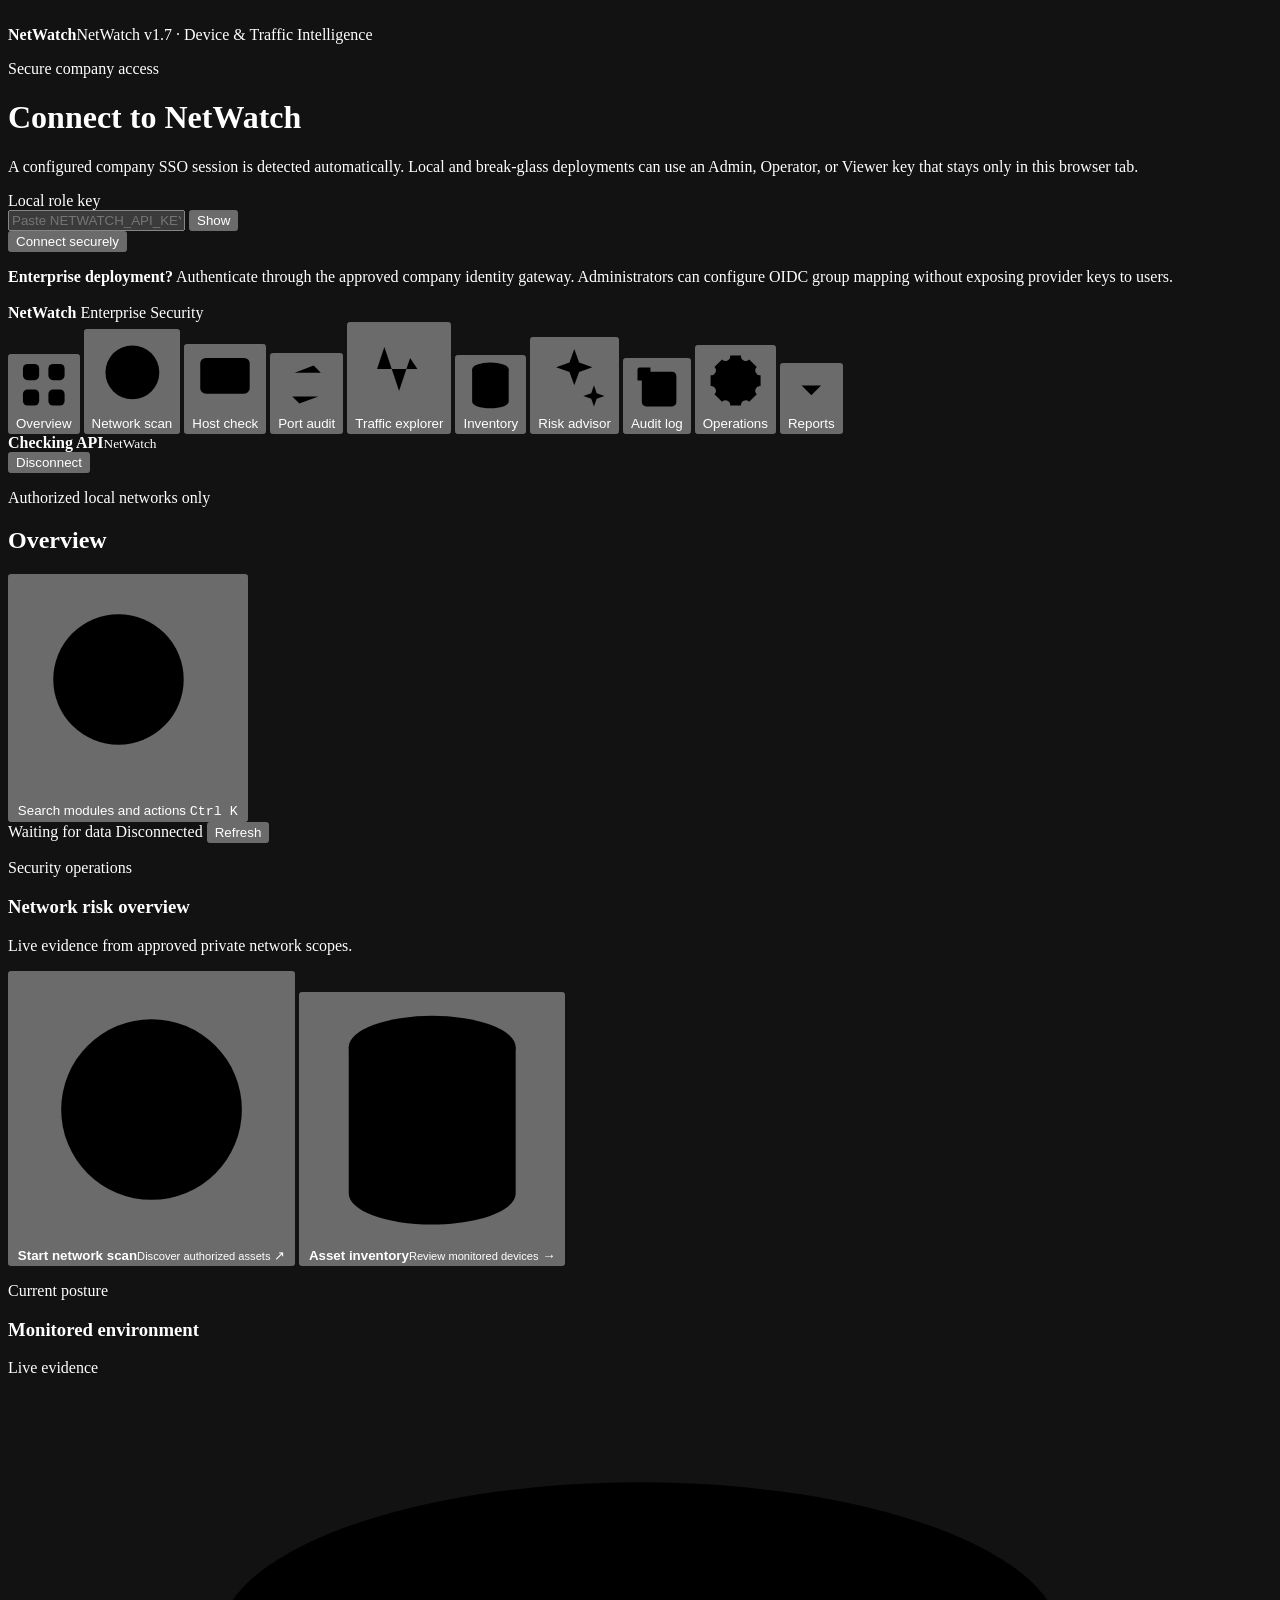
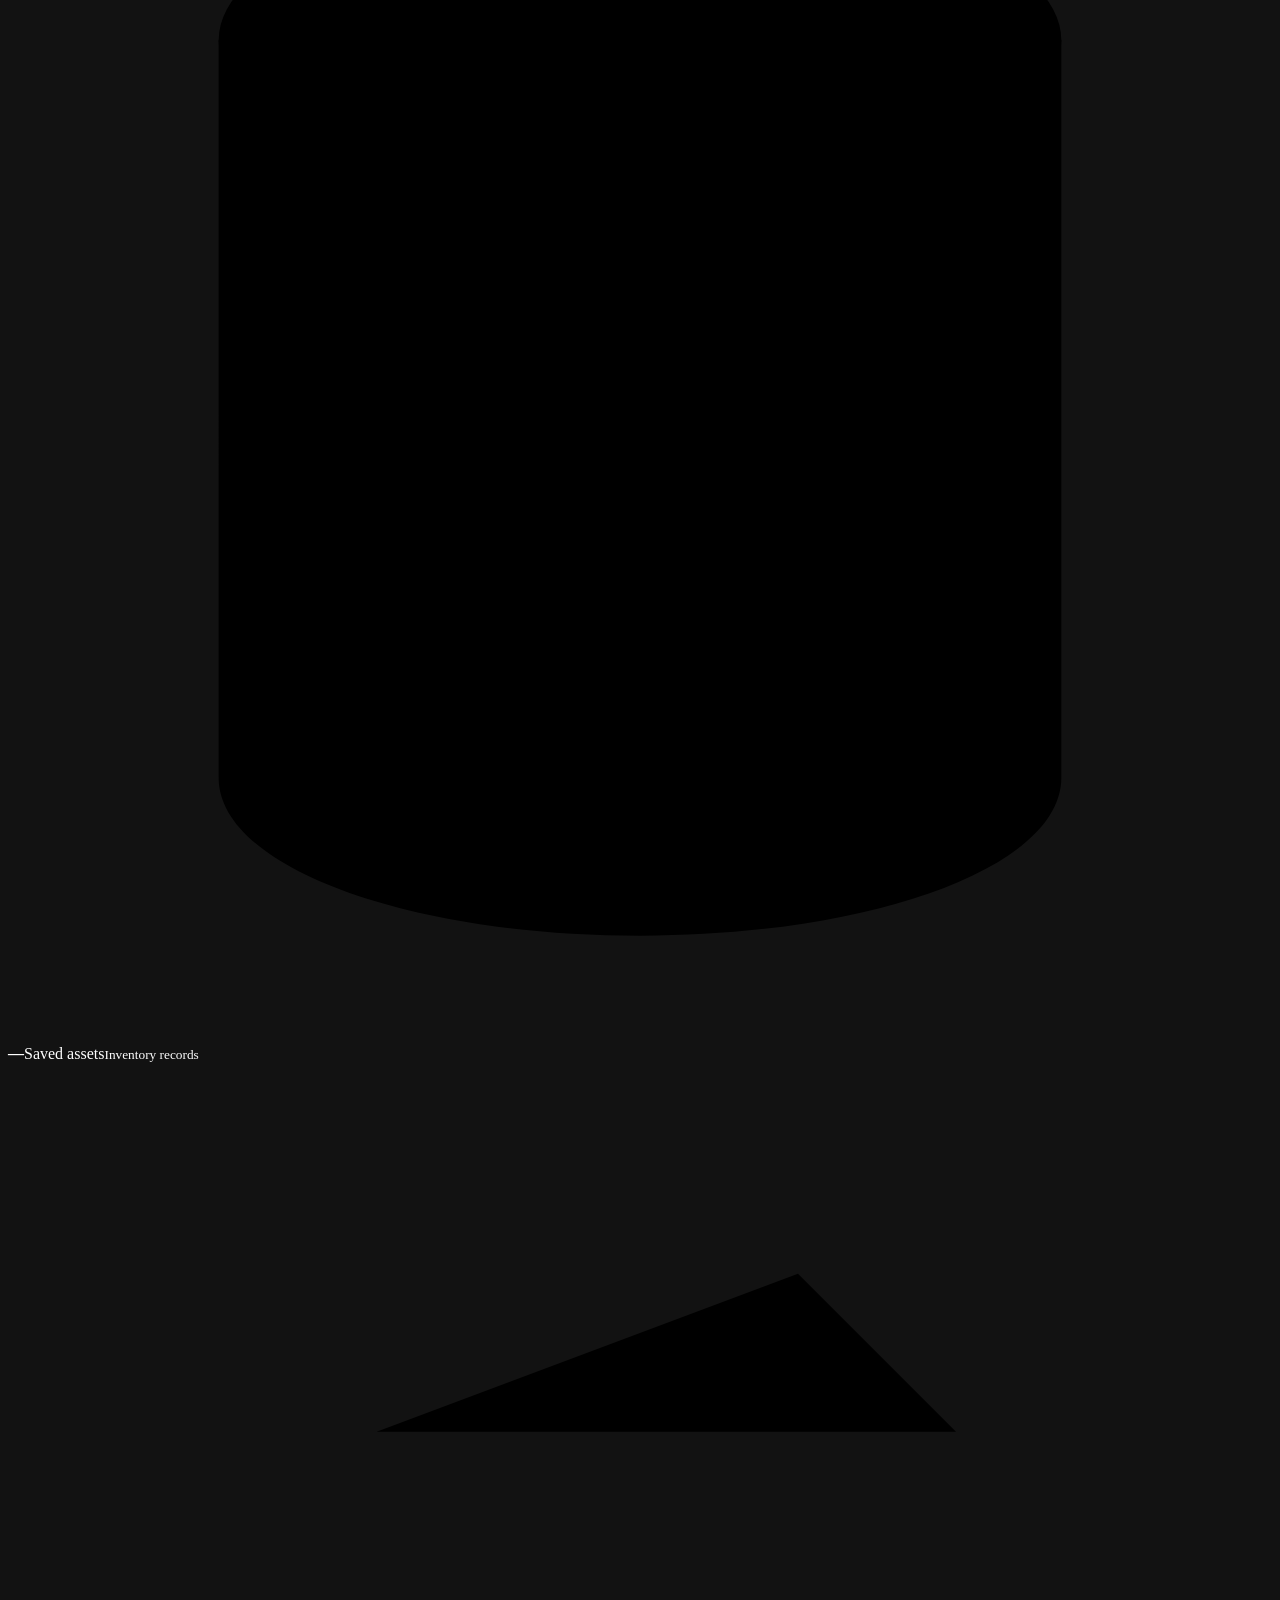
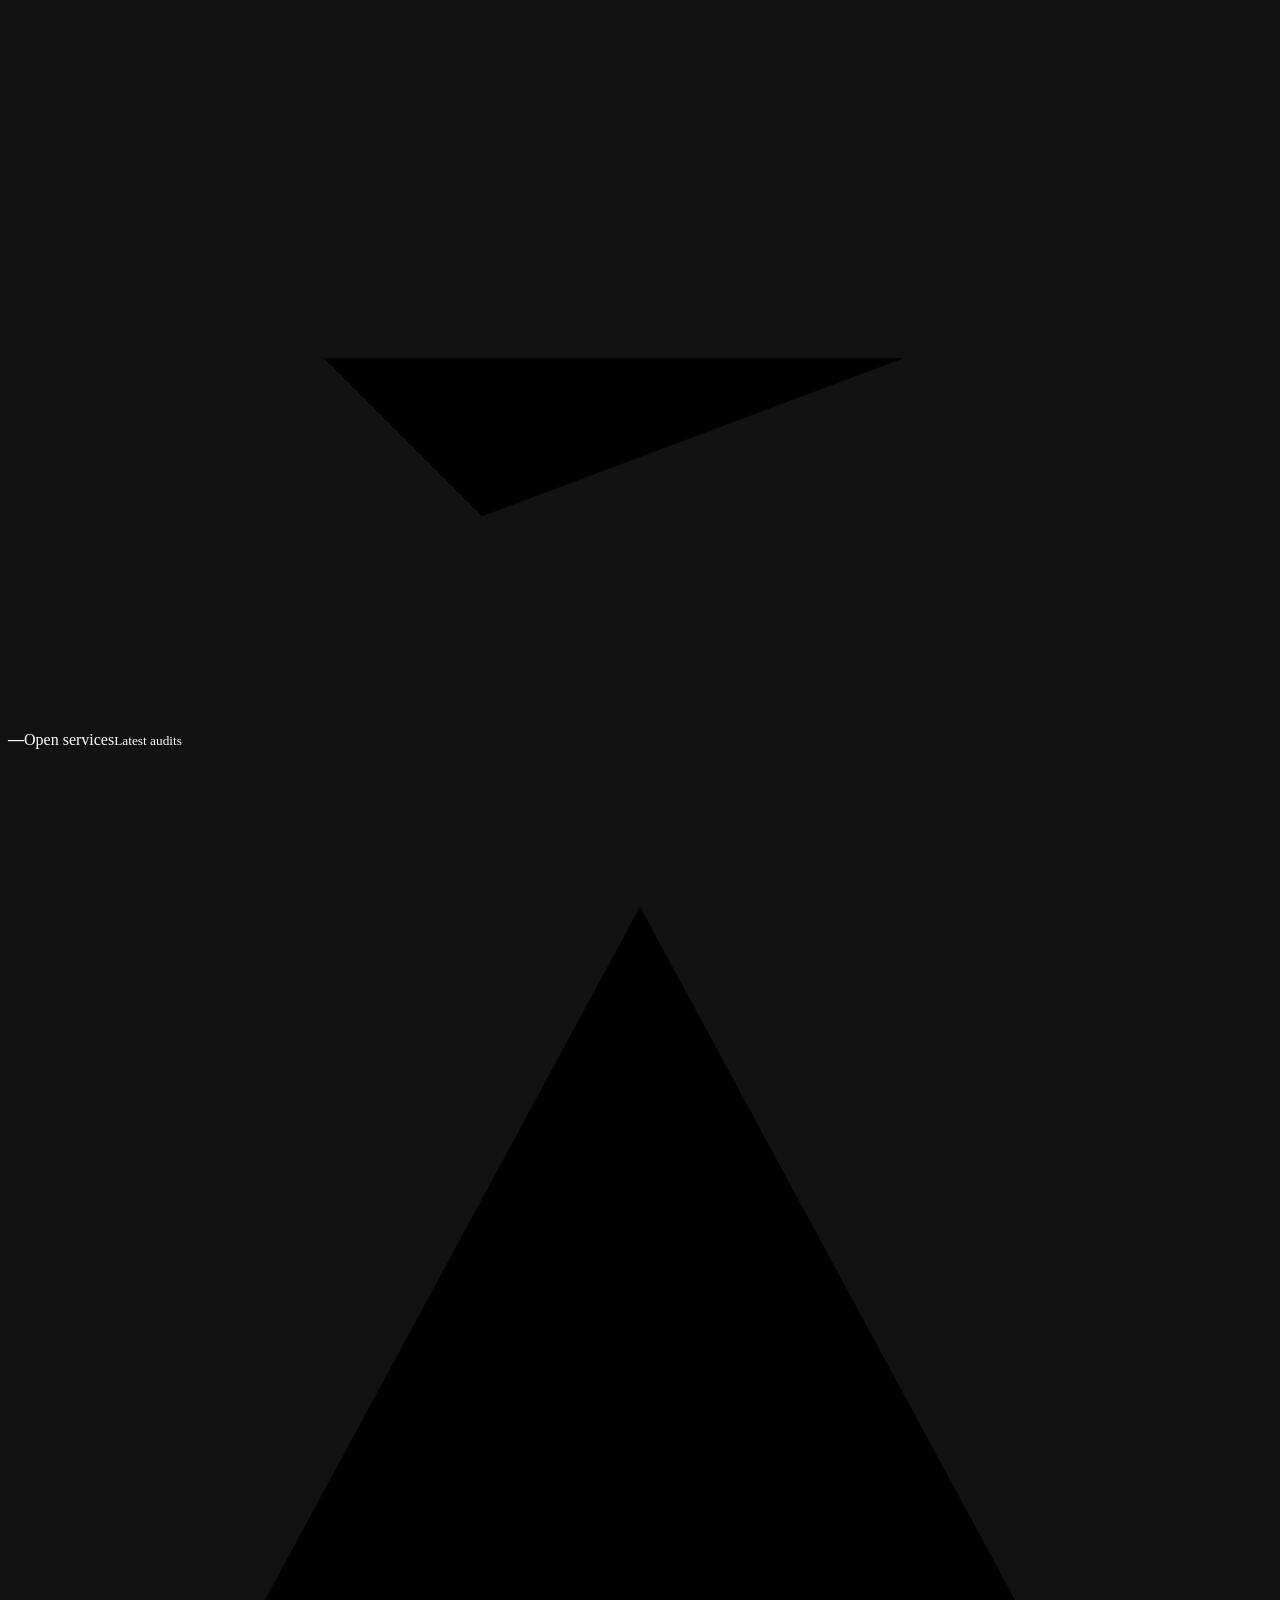
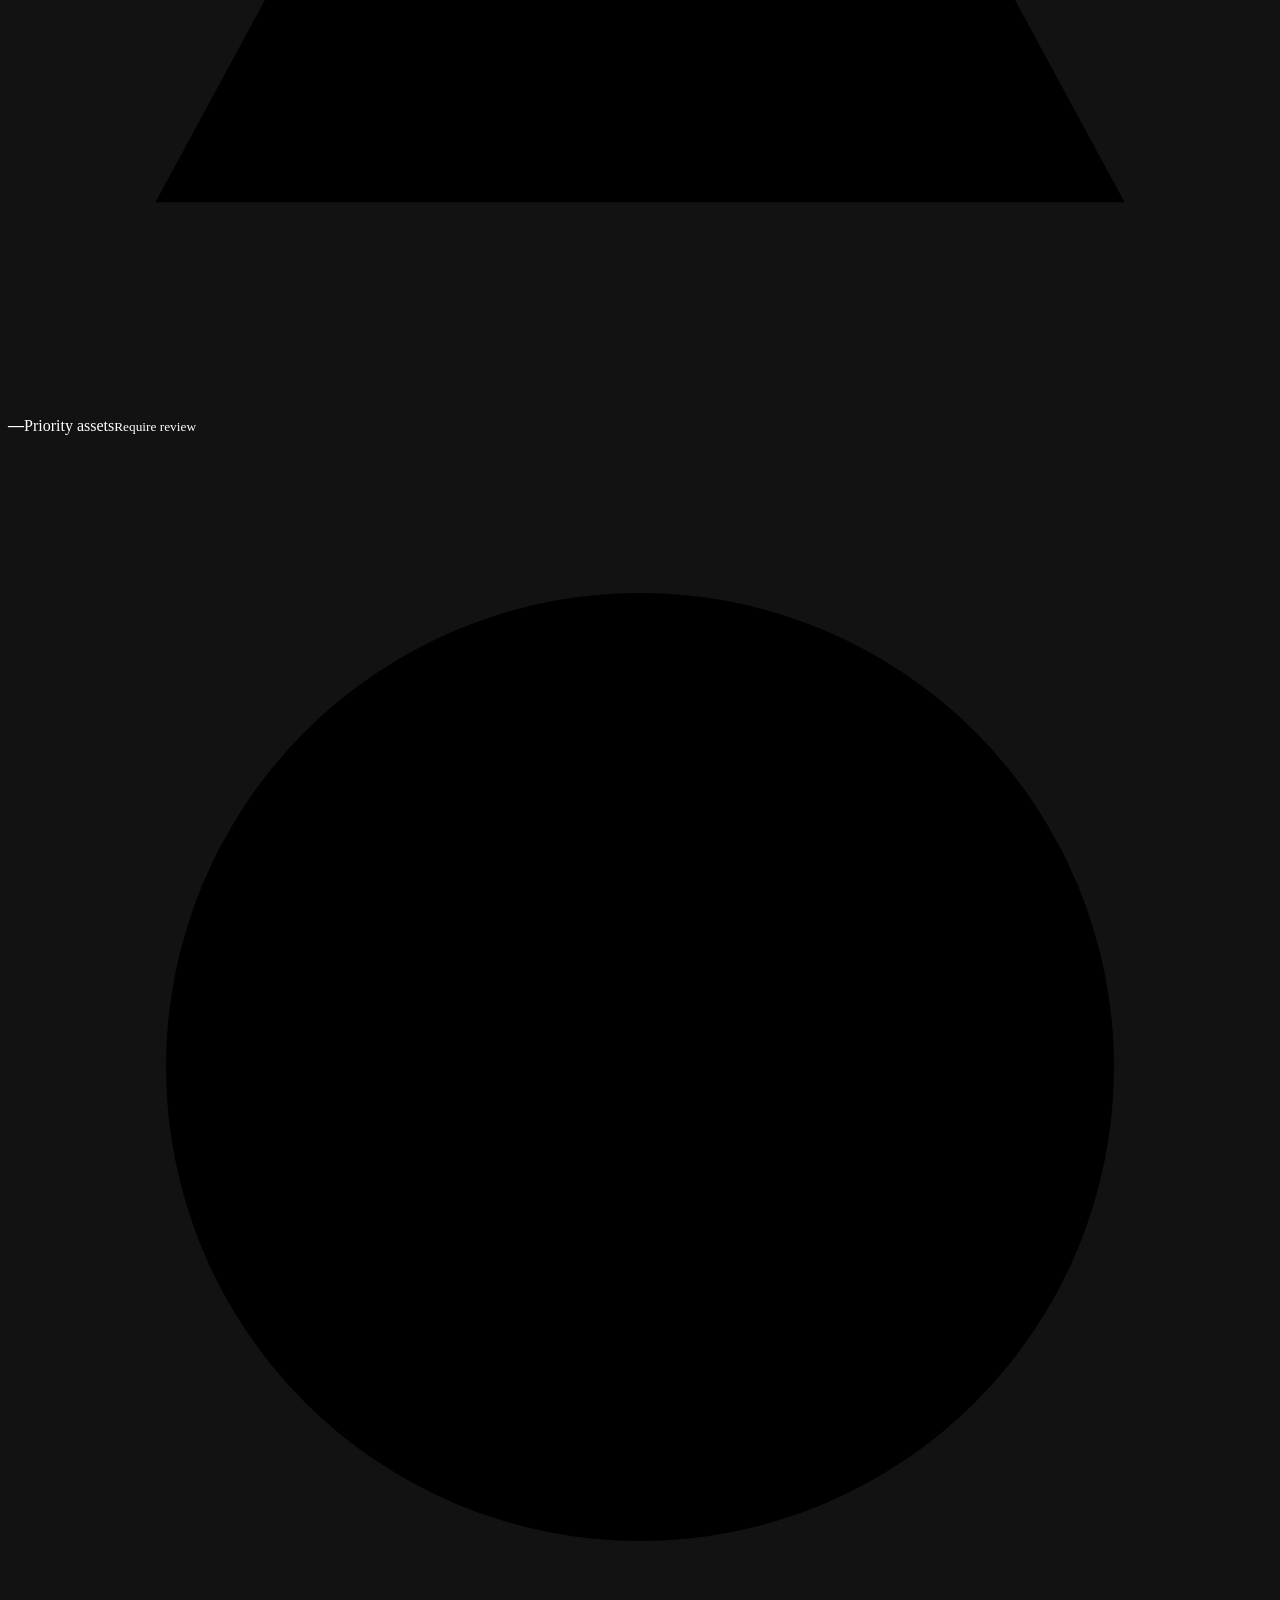
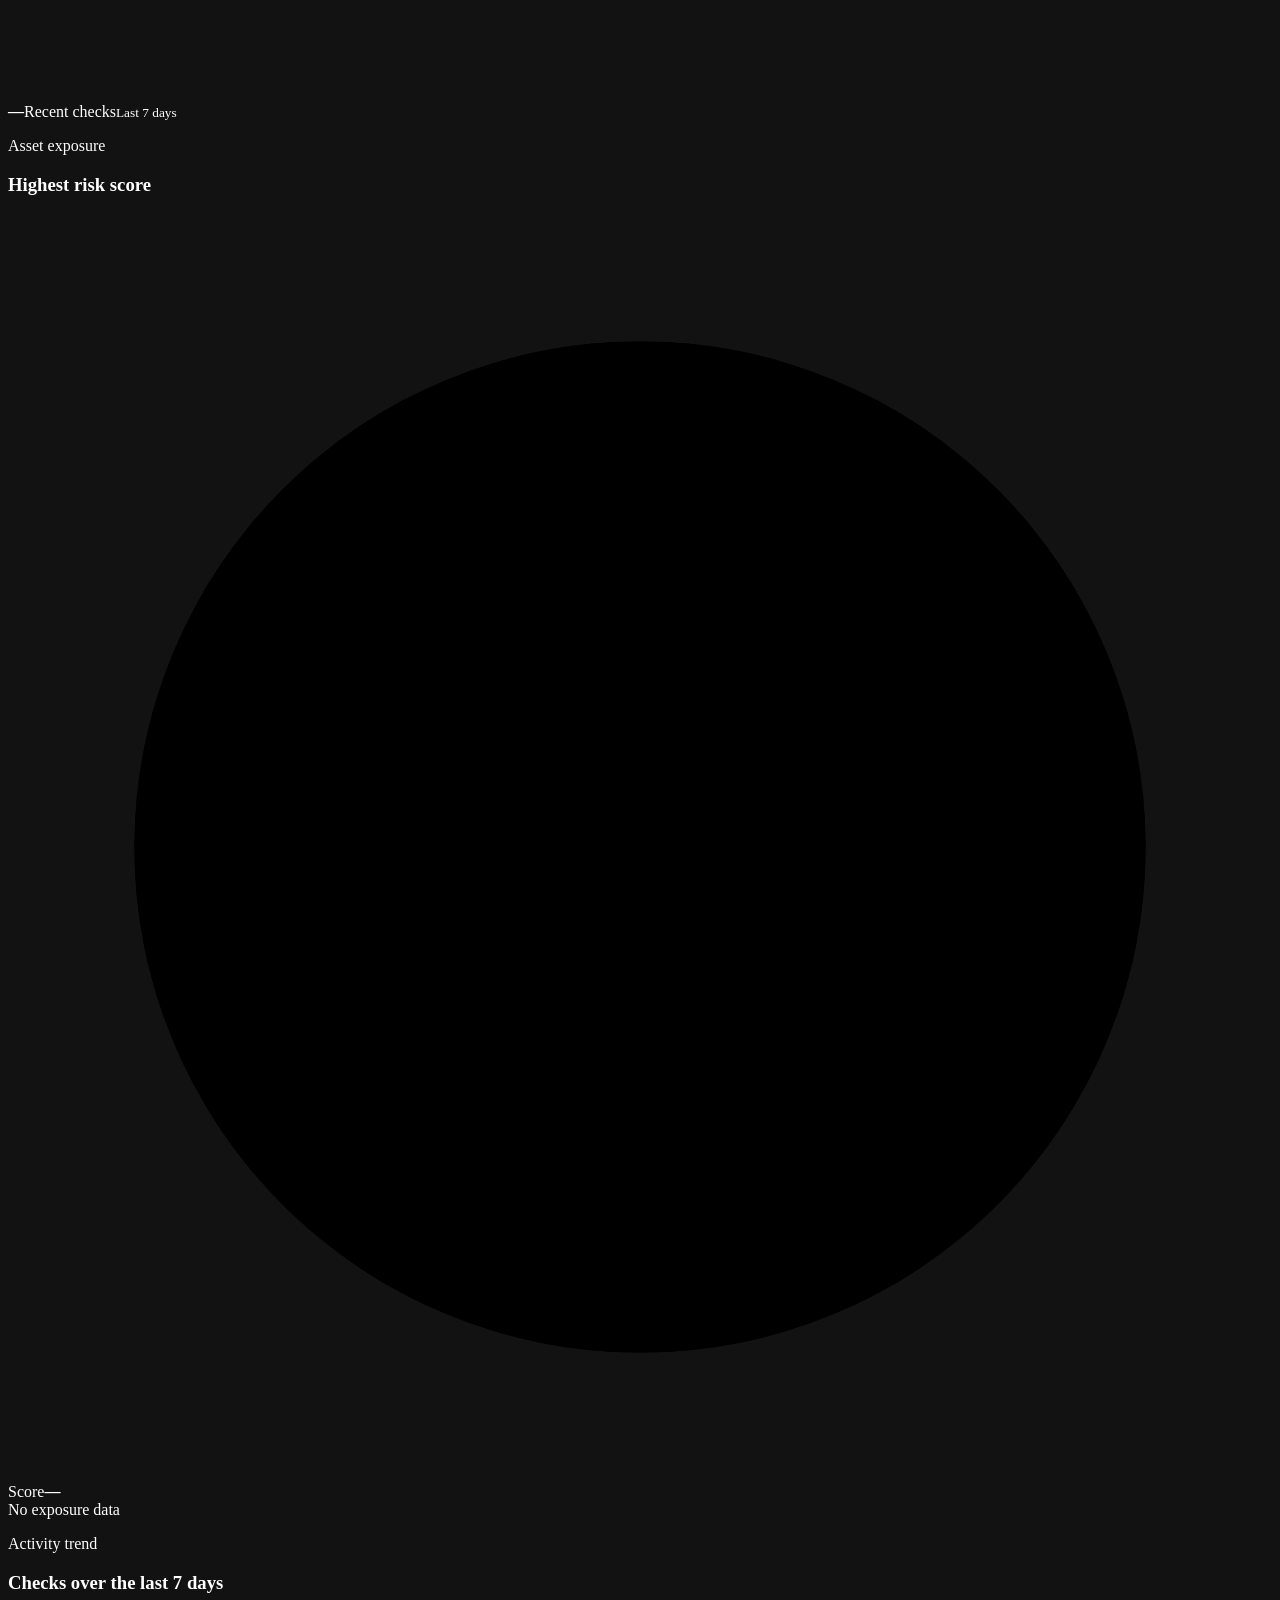
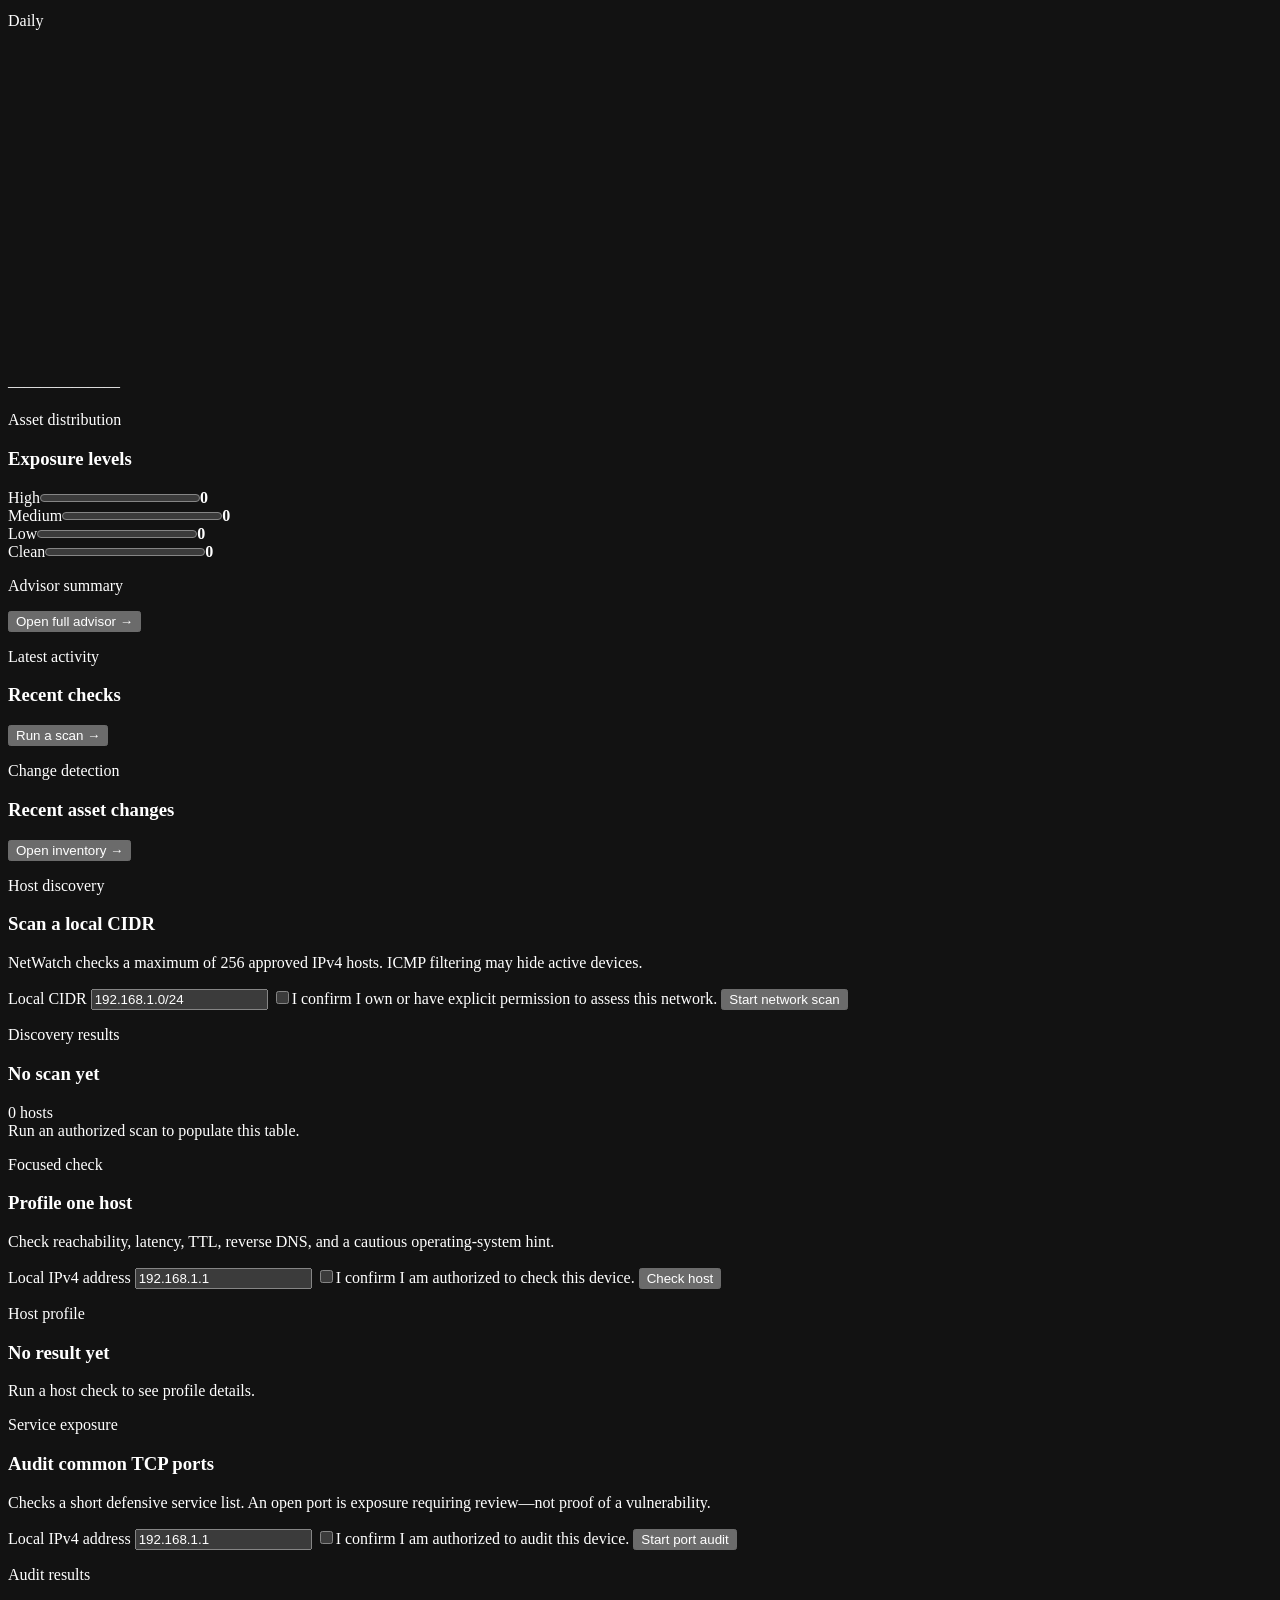
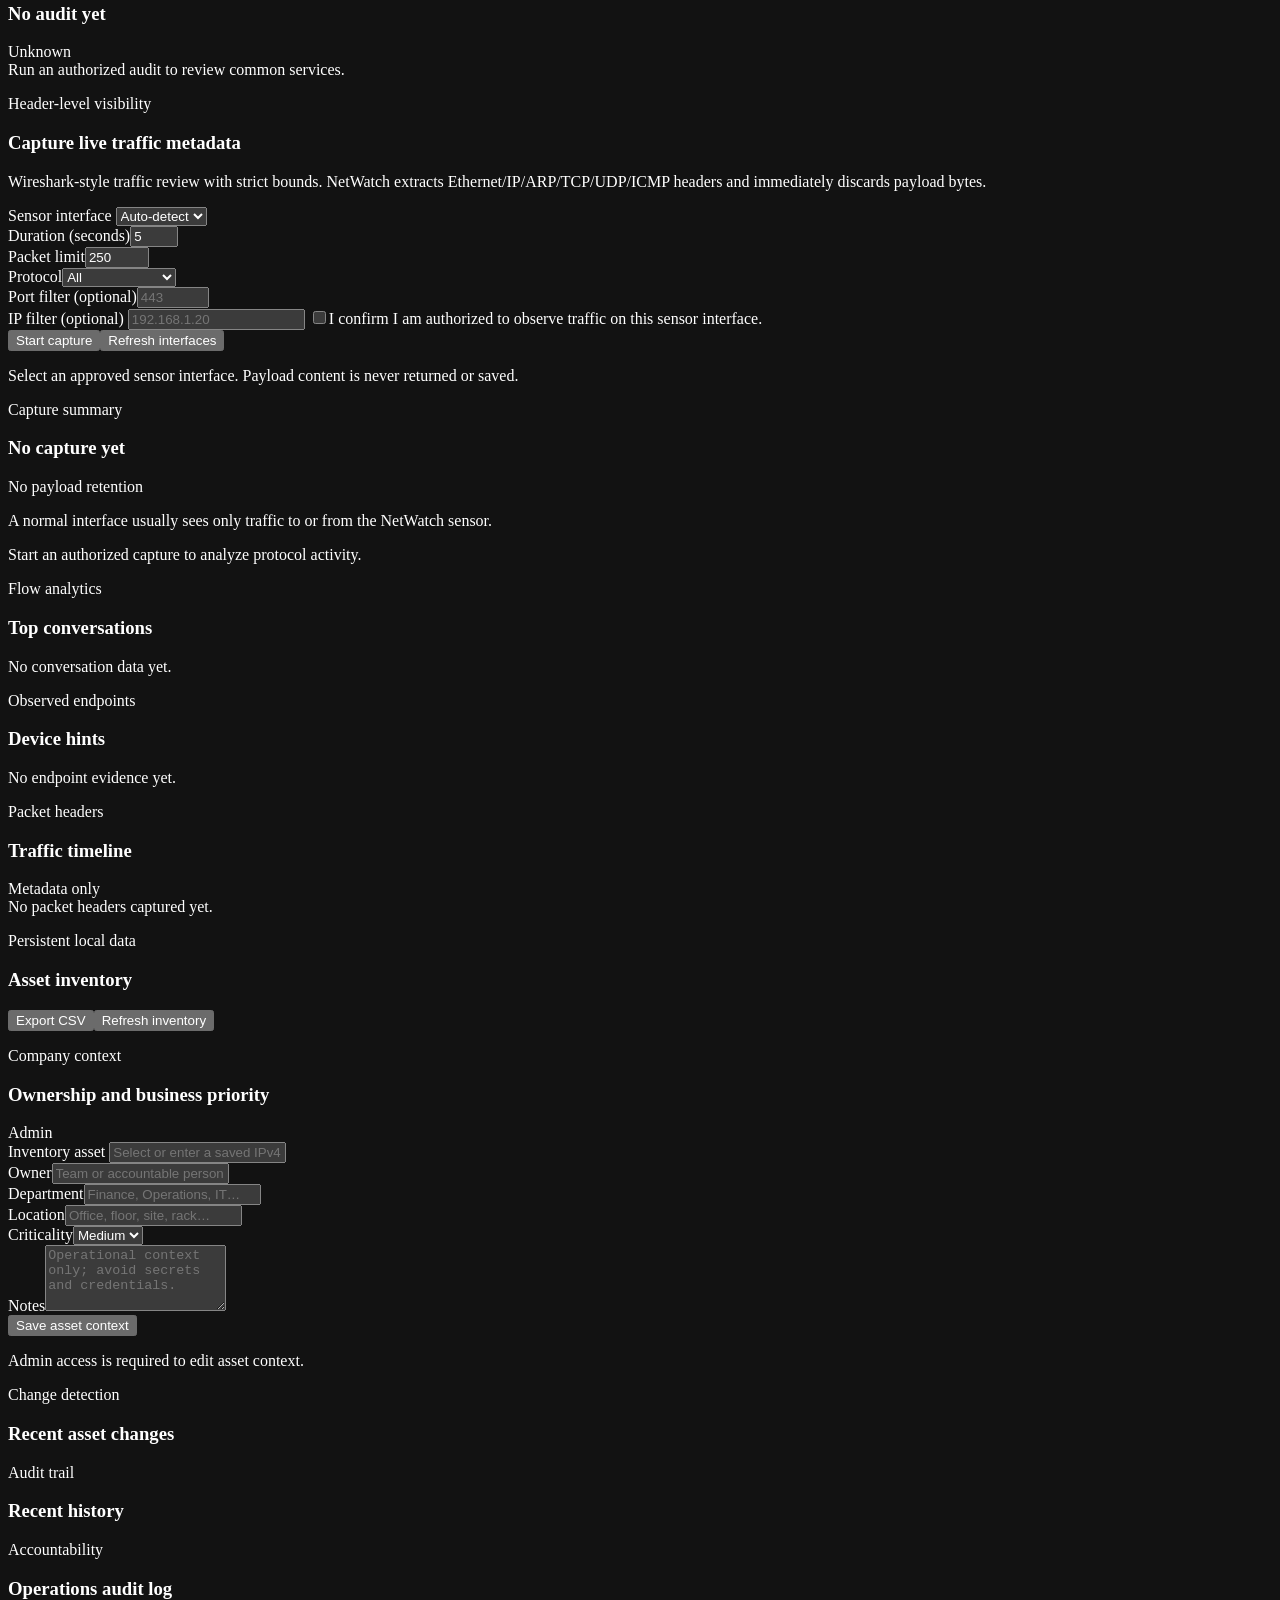
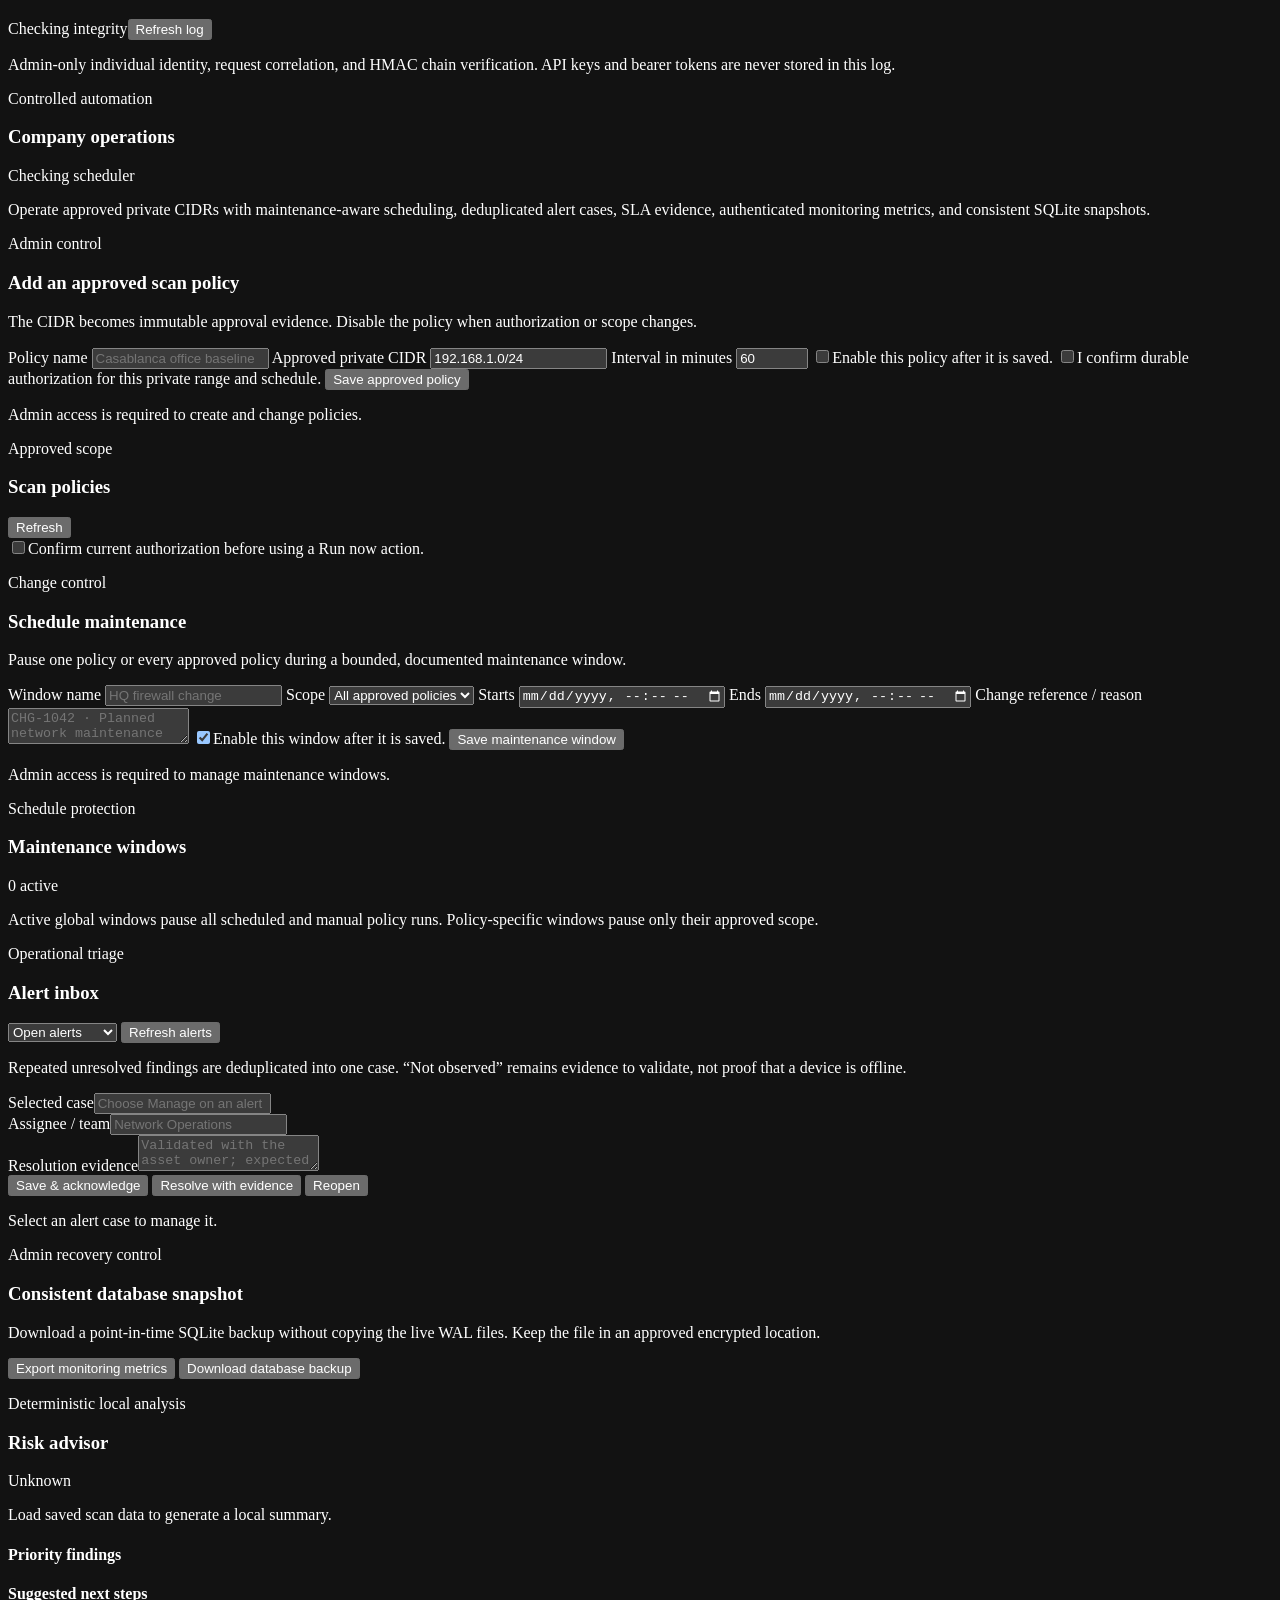
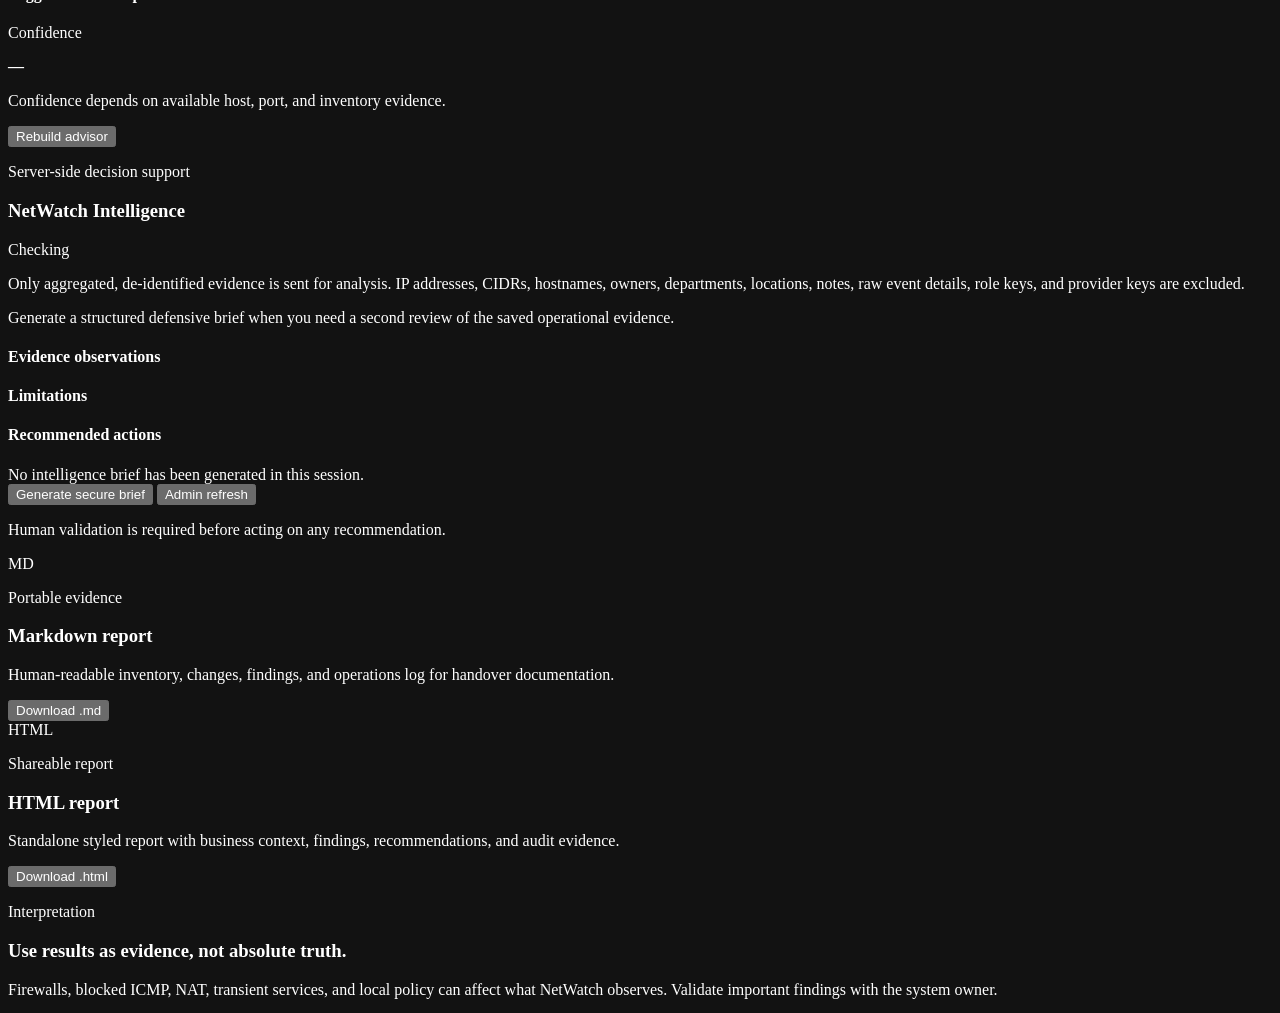
==== frontend/index.html @ b93ea449 "Add device visibility and traffic explorer" ====
<!doctype html>
<html lang="en">
<head>
  <meta charset="utf-8" />
  <meta name="viewport" content="width=device-width, initial-scale=1" />
  <meta name="description" content="NetWatch local network visibility and defensive review dashboard." />
  <meta name="color-scheme" content="dark" />
  <meta name="theme-color" content="#080d16" />
  <title>NetWatch · Enterprise Network Intelligence</title>
  <link rel="icon" href="/assets/netwatch-symbol.svg" type="image/svg+xml" />
  <link rel="stylesheet" href="/styles.css" />
</head>
<body>
  <div id="toast" class="toast" role="status" aria-live="polite"></div>

  <div id="command-palette" class="command-palette" hidden>
    <section class="command-dialog" role="dialog" aria-modal="true" aria-labelledby="command-title">
      <div class="command-search-row">
        <span class="command-search-icon" aria-hidden="true">
          <svg viewBox="0 0 24 24"><circle cx="11" cy="11" r="7"/><path d="m16 16 5 5"/></svg>
        </span>
        <div>
          <label id="command-title" for="command-input">NetWatch command center</label>
          <input id="command-input" type="search" role="combobox" aria-controls="command-results" aria-autocomplete="list" aria-expanded="true" autocomplete="off" spellcheck="false" placeholder="Search modules and actions…" />
        </div>
        <button id="command-close" class="command-close" type="button" aria-label="Close command center">Esc</button>
      </div>
      <div id="command-results" class="command-results" role="listbox" aria-label="Available commands"></div>
      <footer class="command-footer"><span><kbd>↑</kbd><kbd>↓</kbd> Navigate</span><span><kbd>Enter</kbd> Open</span><span>Actions respect your current role</span></footer>
    </section>
  </div>

  <div id="connect-overlay" class="overlay">
    <form id="connect-form" class="connect-card">
      <div class="connect-brand">
        <span class="brand-logo-shell large"><img src="/assets/netwatch-symbol.svg" alt="" /></span>
        <div><strong>NetWatch</strong><span>NetWatch v1.7 · Device & Traffic Intelligence</span></div>
      </div>
      <p class="eyebrow">Secure company access</p>
      <h1>Connect to NetWatch</h1>
      <p class="muted">A configured company SSO session is detected automatically. Local and break-glass deployments can use an Admin, Operator, or Viewer key that stays only in this browser tab.</p>
      <label for="api-key">Local role key</label>
      <div class="secret-row">
        <input id="api-key" name="api-key" type="password" autocomplete="off" placeholder="Paste NETWATCH_API_KEY" required />
        <button id="toggle-key" class="button ghost compact" type="button">Show</button>
      </div>
      <button class="button primary full" type="submit">Connect securely</button>
      <p id="connect-status" class="form-status"></p>
      <div class="connect-help">
        <strong>Enterprise deployment?</strong>
        <span>Authenticate through the approved company identity gateway. Administrators can configure OIDC group mapping without exposing provider keys to users.</span>
      </div>
    </form>
  </div>

  <div class="app-shell">
    <aside class="sidebar">
      <div class="brand">
        <span class="brand-logo-shell"><img src="/assets/netwatch-symbol.svg" alt="" /></span>
        <div>
          <strong>NetWatch</strong>
          <span>Enterprise Security</span>
        </div>
      </div>

      <nav id="nav" class="nav" aria-label="Main navigation">
        <button class="nav-item active" data-view="overview"><span class="nav-icon" aria-hidden="true"><svg viewBox="0 0 24 24"><rect x="3" y="3" width="7" height="7" rx="2"/><rect x="14" y="3" width="7" height="7" rx="2"/><rect x="3" y="14" width="7" height="7" rx="2"/><rect x="14" y="14" width="7" height="7" rx="2"/></svg></span><span class="nav-label">Overview</span></button>
        <button class="nav-item" data-view="network"><span class="nav-icon" aria-hidden="true"><svg viewBox="0 0 24 24"><circle cx="12" cy="12" r="8"/><circle cx="12" cy="12" r="3"/><path d="M12 4v3M20 12h-3M12 20v-3M4 12h3"/></svg></span><span class="nav-label">Network scan</span></button>
        <button class="nav-item" data-view="host"><span class="nav-icon" aria-hidden="true"><svg viewBox="0 0 24 24"><rect x="3" y="4" width="18" height="13" rx="2"/><path d="M8 21h8M12 17v4"/></svg></span><span class="nav-label">Host check</span></button>
        <button class="nav-item" data-view="ports"><span class="nav-icon" aria-hidden="true"><svg viewBox="0 0 24 24"><path d="M7 7h11l-3-3M18 7l-3 3M17 17H6l3 3M6 17l3-3"/></svg></span><span class="nav-label">Port audit</span></button>
        <button class="nav-item" data-view="traffic"><span class="nav-icon" aria-hidden="true"><svg viewBox="0 0 24 24"><path d="M3 12h3l2-6 4 12 3-9 2 3h4"/><path d="M4 21h16"/></svg></span><span class="nav-label">Traffic explorer</span></button>
        <button class="nav-item" data-view="inventory"><span class="nav-icon" aria-hidden="true"><svg viewBox="0 0 24 24"><ellipse cx="12" cy="5" rx="8" ry="3"/><path d="M4 5v7c0 1.7 3.6 3 8 3s8-1.3 8-3V5M4 12v7c0 1.7 3.6 3 8 3s8-1.3 8-3v-7"/></svg></span><span class="nav-label">Inventory</span></button>
        <button class="nav-item" data-view="advisor"><span class="nav-icon" aria-hidden="true"><svg viewBox="0 0 24 24"><path d="m12 3 1.6 4.4L18 9l-4.4 1.6L12 15l-1.6-4.4L6 9l4.4-1.6zM18.5 15l.9 2.6 2.6.9-2.6.9-.9 2.6-.9-2.6-2.6-.9 2.6-.9z"/></svg></span><span class="nav-label">Risk advisor</span></button>
        <button class="nav-item" data-view="audit"><span class="nav-icon" aria-hidden="true"><svg viewBox="0 0 24 24"><path d="M9 5h10a2 2 0 0 1 2 2v12a2 2 0 0 1-2 2H7a2 2 0 0 1-2-2V9"/><path d="M9 3H4a1 1 0 0 0-1 1v5h6zM9 12h8M9 16h8"/></svg></span><span class="nav-label">Audit log</span></button>
        <button class="nav-item" data-view="operations"><span class="nav-icon" aria-hidden="true"><svg viewBox="0 0 24 24"><circle cx="12" cy="12" r="3"/><path d="M19.4 15a1.7 1.7 0 0 0 .3 1.9l.1.1-2.8 2.8-.1-.1a1.7 1.7 0 0 0-1.9-.3 1.7 1.7 0 0 0-1 1.6v.2h-4V21a1.7 1.7 0 0 0-1-1.6 1.7 1.7 0 0 0-1.9.3l-.1.1L4.2 17l.1-.1a1.7 1.7 0 0 0 .3-1.9A1.7 1.7 0 0 0 3 14H2.8v-4H3a1.7 1.7 0 0 0 1.6-1 1.7 1.7 0 0 0-.3-1.9L4.2 7 7 4.2l.1.1A1.7 1.7 0 0 0 9 4.6 1.7 1.7 0 0 0 10 3V2.8h4V3a1.7 1.7 0 0 0 1 1.6 1.7 1.7 0 0 0 1.9-.3l.1-.1L19.8 7l-.1.1a1.7 1.7 0 0 0-.3 1.9 1.7 1.7 0 0 0 1.6 1h.2v4H21a1.7 1.7 0 0 0-1.6 1Z"/></svg></span><span class="nav-label">Operations</span></button>
        <button class="nav-item" data-view="reports"><span class="nav-icon" aria-hidden="true"><svg viewBox="0 0 24 24"><path d="M12 3v12M7 10l5 5 5-5M5 21h14"/></svg></span><span class="nav-label">Reports</span></button>
      </nav>

      <div class="sidebar-foot">
        <div class="health-line">
          <span id="health-dot" class="health-dot"></span>
          <div><strong id="health-label">Checking API</strong><small id="version-label">NetWatch</small></div>
        </div>
        <button id="disconnect" class="button ghost full" type="button">Disconnect</button>
      </div>
    </aside>

    <main class="main">
      <header class="topbar">
        <div class="page-heading">
          <p class="eyebrow">Authorized local networks only</p>
          <h2 id="page-title">Overview</h2>
        </div>
        <button id="command-trigger" class="command-trigger" type="button" aria-haspopup="dialog" aria-controls="command-palette" aria-expanded="false">
          <span class="command-trigger-icon" aria-hidden="true"><svg viewBox="0 0 24 24"><circle cx="11" cy="11" r="7"/><path d="m16 16 5 5"/></svg></span>
          <span>Search modules and actions</span>
          <kbd>Ctrl K</kbd>
        </button>
        <div class="top-actions">
          <span id="data-freshness" class="freshness-chip waiting" title="No protected data loaded yet"><i aria-hidden="true"></i><span>Waiting for data</span></span>
          <span id="session-role" class="role-badge">Disconnected</span>
          <button id="refresh" class="button ghost" type="button">Refresh</button>
          <span id="clock" class="clock"></span>
        </div>
      </header>

      <section id="view-overview" class="view active">
        <div class="soc-toolbar">
          <div>
            <p class="eyebrow">Security operations</p>
            <h3>Network risk overview</h3>
            <p>Live evidence from approved private network scopes.</p>
          </div>
          <div class="scan-actions" role="group" aria-label="Overview quick actions">
            <button class="button primary scan-action scan-action-primary" data-go="network" data-scan-control type="button">
              <span class="scan-action-icon" aria-hidden="true">
                <svg viewBox="0 0 24 24"><circle cx="12" cy="12" r="8"/><circle cx="12" cy="12" r="3"/><path d="M12 4v3M20 12h-3M12 20v-3M4 12h3"/></svg>
              </span>
              <span class="scan-action-copy"><strong>Start network scan</strong><small>Discover authorized assets</small></span>
              <span class="scan-action-arrow" aria-hidden="true">&#8599;</span>
            </button>
            <button class="button ghost scan-action scan-action-secondary" data-go="inventory" type="button">
              <span class="scan-action-icon" aria-hidden="true">
                <svg viewBox="0 0 24 24"><ellipse cx="12" cy="5" rx="8" ry="3"/><path d="M4 5v7c0 1.7 3.6 3 8 3s8-1.3 8-3V5M4 12v7c0 1.7 3.6 3 8 3s8-1.3 8-3v-7"/></svg>
              </span>
              <span class="scan-action-copy"><strong>Asset inventory</strong><small>Review monitored devices</small></span>
              <span class="scan-action-arrow" aria-hidden="true">&#8594;</span>
            </button>
          </div>
        </div>

        <div class="soc-top-grid">
          <article class="panel posture-panel">
            <div class="panel-head">
              <div><p class="eyebrow">Current posture</p><h3>Monitored environment</h3></div>
              <span class="status-chip online">Live evidence</span>
            </div>
            <div class="metric-grid">
              <article class="metric violet"><span class="metric-icon" aria-hidden="true"><svg viewBox="0 0 24 24"><ellipse cx="12" cy="5" rx="8" ry="3"/><path d="M4 5v7c0 1.7 3.6 3 8 3s8-1.3 8-3V5M4 12v7c0 1.7 3.6 3 8 3s8-1.3 8-3v-7"/></svg></span><strong id="metric-assets">—</strong><span>Saved assets</span><small>Inventory records</small></article>
              <article class="metric blue"><span class="metric-icon" aria-hidden="true"><svg viewBox="0 0 24 24"><path d="M7 7h11l-3-3M18 7l-3 3M17 17H6l3 3M6 17l3-3"/></svg></span><strong id="metric-open">—</strong><span>Open services</span><small>Latest audits</small></article>
              <article class="metric pink"><span class="metric-icon" aria-hidden="true"><svg viewBox="0 0 24 24"><path d="M12 3 2.8 20h18.4z"/><path d="M12 9v5M12 17h.01"/></svg></span><strong id="metric-risk">—</strong><span>Priority assets</span><small>Require review</small></article>
              <article class="metric cyan"><span class="metric-icon" aria-hidden="true"><svg viewBox="0 0 24 24"><circle cx="12" cy="12" r="9"/><path d="M12 7v5l3 2"/></svg></span><strong id="metric-runs">—</strong><span>Recent checks</span><small>Last 7 days</small></article>
            </div>
          </article>

          <article class="panel risk-score-panel">
            <div class="panel-head"><div><p class="eyebrow">Asset exposure</p><h3>Highest risk score</h3></div></div>
            <div id="overview-risk-gauge" class="risk-gauge neutral">
              <svg viewBox="0 0 120 120" aria-hidden="true">
                <circle class="gauge-track" cx="60" cy="60" r="48" pathLength="100" />
                <circle id="overview-risk-ring" class="gauge-value" cx="60" cy="60" r="48" pathLength="100" />
              </svg>
              <div><span>Score</span><strong id="overview-risk-score">—</strong></div>
            </div>
            <span id="overview-risk-level" class="risk-badge neutral">No exposure data</span>
          </article>
        </div>

        <div class="soc-analysis-grid">
          <article class="panel trend-panel">
            <div class="panel-head"><div><p class="eyebrow">Activity trend</p><h3>Checks over the last 7 days</h3></div><span class="count-badge">Daily</span></div>
            <div class="trend-chart">
              <svg viewBox="0 0 700 190" role="img" aria-label="Seven day check activity trend">
                <g class="chart-grid"><line x1="34" y1="24" x2="680" y2="24"/><line x1="34" y1="72" x2="680" y2="72"/><line x1="34" y1="120" x2="680" y2="120"/><line x1="34" y1="168" x2="680" y2="168"/></g>
                <path id="overview-trend-area" class="trend-area" d="M34 168 L680 168 Z" />
                <polyline id="overview-trend-line" class="trend-line" points="34,168 142,168 250,168 357,168 465,168 573,168 680,168" />
                <g id="overview-trend-points" class="trend-points"></g>
              </svg>
              <div id="overview-trend-labels" class="trend-labels"><span>—</span><span>—</span><span>—</span><span>—</span><span>—</span><span>—</span><span>—</span></div>
            </div>
          </article>

          <article class="panel exposure-panel">
            <div class="panel-head"><div><p class="eyebrow">Asset distribution</p><h3>Exposure levels</h3></div></div>
            <div class="exposure-bars">
              <div class="exposure-row"><span>High</span><progress id="exposure-high-bar" max="100" value="0"></progress><strong id="exposure-high-count">0</strong></div>
              <div class="exposure-row"><span>Medium</span><progress id="exposure-medium-bar" max="100" value="0"></progress><strong id="exposure-medium-count">0</strong></div>
              <div class="exposure-row"><span>Low</span><progress id="exposure-low-bar" max="100" value="0"></progress><strong id="exposure-low-count">0</strong></div>
              <div class="exposure-row"><span>Clean</span><progress id="exposure-clean-bar" max="100" value="0"></progress><strong id="exposure-clean-count">0</strong></div>
            </div>
            <div class="advisor-inline"><p class="eyebrow">Advisor summary</p><div id="overview-advisor" class="summary-card skeleton-block"></div><button class="link-button" data-go="advisor">Open full advisor →</button></div>
          </article>
        </div>

        <div class="soc-data-grid">
          <article class="panel">
            <div class="panel-head"><div><p class="eyebrow">Latest activity</p><h3>Recent checks</h3></div><button class="link-button" data-go="network">Run a scan →</button></div>
            <div id="overview-history" class="table-wrap"></div>
          </article>
          <article class="panel">
            <div class="panel-head"><div><p class="eyebrow">Change detection</p><h3>Recent asset changes</h3></div><button class="link-button" data-go="inventory">Open inventory →</button></div>
            <div id="overview-changes" class="table-wrap"></div>
          </article>
        </div>
      </section>

      <section id="view-network" class="view">
        <div class="content-grid form-layout">
          <form id="network-form" class="panel form-panel">
            <p class="eyebrow">Host discovery</p><h3>Scan a local CIDR</h3>
            <p class="muted">NetWatch checks a maximum of 256 approved IPv4 hosts. ICMP filtering may hide active devices.</p>
            <label for="network-cidr">Local CIDR</label>
            <input id="network-cidr" value="192.168.1.0/24" required />
            <label class="check-row"><input id="network-authorized" type="checkbox" required /><span>I confirm I own or have explicit permission to assess this network.</span></label>
            <button class="button primary" type="submit">Start network scan</button>
            <p id="network-status" class="form-status"></p>
          </form>
          <article class="panel result-panel">
            <div class="panel-head"><div><p class="eyebrow">Discovery results</p><h3 id="network-result-title">No scan yet</h3></div><span id="network-count" class="count-badge">0 hosts</span></div>
            <div id="network-changes" class="mini-metrics"></div>
            <div id="network-results" class="table-wrap empty-state">Run an authorized scan to populate this table.</div>
          </article>
        </div>
      </section>

      <section id="view-host" class="view">
        <div class="content-grid form-layout">
          <form id="host-form" class="panel form-panel">
            <p class="eyebrow">Focused check</p><h3>Profile one host</h3>
            <p class="muted">Check reachability, latency, TTL, reverse DNS, and a cautious operating-system hint.</p>
            <label for="host-ip">Local IPv4 address</label>
            <input id="host-ip" value="192.168.1.1" required />
            <label class="check-row"><input id="host-authorized" type="checkbox" required /><span>I confirm I am authorized to check this device.</span></label>
            <button class="button primary" type="submit">Check host</button>
            <p id="host-status" class="form-status"></p>
          </form>
          <article class="panel result-panel">
            <div class="panel-head"><div><p class="eyebrow">Host profile</p><h3 id="host-result-title">No result yet</h3></div></div>
            <div id="host-metrics" class="mini-metrics"></div>
            <div id="host-details" class="detail-list empty-state">Run a host check to see profile details.</div>
          </article>
        </div>
      </section>

      <section id="view-ports" class="view">
        <div class="content-grid form-layout">
          <form id="ports-form" class="panel form-panel">
            <p class="eyebrow">Service exposure</p><h3>Audit common TCP ports</h3>
            <p class="muted">Checks a short defensive service list. An open port is exposure requiring review—not proof of a vulnerability.</p>
            <label for="ports-ip">Local IPv4 address</label>
            <input id="ports-ip" value="192.168.1.1" required />
            <label class="check-row"><input id="ports-authorized" type="checkbox" required /><span>I confirm I am authorized to audit this device.</span></label>
            <button class="button primary" type="submit">Start port audit</button>
            <p id="ports-status" class="form-status"></p>
          </form>
          <article class="panel result-panel">
            <div class="panel-head"><div><p class="eyebrow">Audit results</p><h3 id="ports-result-title">No audit yet</h3></div><span id="ports-risk" class="risk-badge neutral">Unknown</span></div>
            <div id="ports-summary" class="mini-metrics"></div>
            <div id="ports-results" class="table-wrap empty-state">Run an authorized audit to review common services.</div>
          </article>
        </div>
      </section>

      <section id="view-traffic" class="view">
        <div class="content-grid form-layout">
          <form id="traffic-form" class="panel form-panel">
            <p class="eyebrow">Header-level visibility</p><h3>Capture live traffic metadata</h3>
            <p class="muted">Wireshark-style traffic review with strict bounds. NetWatch extracts Ethernet/IP/ARP/TCP/UDP/ICMP headers and immediately discards payload bytes.</p>
            <label for="traffic-interface">Sensor interface</label>
            <select id="traffic-interface" required><option value="auto">Auto-detect</option></select>
            <div class="traffic-form-grid">
              <div><label for="traffic-duration">Duration (seconds)</label><input id="traffic-duration" type="number" min="1" max="15" value="5" required /></div>
              <div><label for="traffic-limit">Packet limit</label><input id="traffic-limit" type="number" min="1" max="1000" value="250" required /></div>
              <div><label for="traffic-protocol">Protocol</label><select id="traffic-protocol"><option value="all">All</option><option value="tcp">TCP</option><option value="udp">UDP</option><option value="icmp">ICMP / ICMPv6</option><option value="arp">ARP</option></select></div>
              <div><label for="traffic-port">Port filter (optional)</label><input id="traffic-port" type="number" min="1" max="65535" placeholder="443" /></div>
            </div>
            <label for="traffic-ip">IP filter (optional)</label>
            <input id="traffic-ip" maxlength="45" placeholder="192.168.1.20" />
            <label class="check-row"><input id="traffic-authorized" type="checkbox" required /><span>I confirm I am authorized to observe traffic on this sensor interface.</span></label>
            <div class="button-row"><button class="button primary" type="submit" data-capture-control>Start capture</button><button id="traffic-interface-refresh" class="button ghost" type="button">Refresh interfaces</button></div>
            <p id="traffic-status" class="form-status">Select an approved sensor interface. Payload content is never returned or saved.</p>
          </form>
          <article class="panel result-panel">
            <div class="panel-head"><div><p class="eyebrow">Capture summary</p><h3 id="traffic-result-title">No capture yet</h3></div><span id="traffic-retention" class="risk-badge low">No payload retention</span></div>
            <div id="traffic-metrics" class="mini-metrics"></div>
            <p id="traffic-visibility-note" class="muted traffic-note">A normal interface usually sees only traffic to or from the NetWatch sensor.</p>
            <div id="traffic-protocols" class="table-wrap empty-state">Start an authorized capture to analyze protocol activity.</div>
          </article>
        </div>
        <div class="split-grid traffic-analysis-grid">
          <article class="panel">
            <div class="panel-head"><div><p class="eyebrow">Flow analytics</p><h3>Top conversations</h3></div></div>
            <div id="traffic-conversations" class="table-wrap empty-state">No conversation data yet.</div>
          </article>
          <article class="panel">
            <div class="panel-head"><div><p class="eyebrow">Observed endpoints</p><h3>Device hints</h3></div></div>
            <div id="traffic-devices" class="table-wrap empty-state">No endpoint evidence yet.</div>
          </article>
        </div>
        <article class="panel">
          <div class="panel-head"><div><p class="eyebrow">Packet headers</p><h3>Traffic timeline</h3></div><span class="count-badge">Metadata only</span></div>
          <div id="traffic-packets" class="table-wrap empty-state">No packet headers captured yet.</div>
        </article>
      </section>

      <section id="view-inventory" class="view">
        <article class="panel">
          <div class="panel-head">
            <div><p class="eyebrow">Persistent local data</p><h3>Asset inventory</h3></div>
            <div class="button-row"><button id="inventory-export" class="button primary" type="button">Export CSV</button><button id="inventory-refresh" class="button ghost" type="button">Refresh inventory</button></div>
          </div>
          <div id="inventory-results" class="table-wrap"></div>
        </article>
        <article class="panel">
          <div class="panel-head"><div><p class="eyebrow">Company context</p><h3>Ownership and business priority</h3></div><span class="count-badge">Admin</span></div>
          <form id="asset-context-form" class="company-form-grid">
            <div class="field-span-2">
              <label for="asset-ip">Inventory asset</label>
              <input id="asset-ip" list="asset-options" placeholder="Select or enter a saved IPv4 address" required />
              <datalist id="asset-options"></datalist>
            </div>
            <div><label for="asset-owner">Owner</label><input id="asset-owner" maxlength="120" placeholder="Team or accountable person" /></div>
            <div><label for="asset-department">Department</label><input id="asset-department" maxlength="120" placeholder="Finance, Operations, IT…" /></div>
            <div><label for="asset-location">Location</label><input id="asset-location" maxlength="120" placeholder="Office, floor, site, rack…" /></div>
            <div><label for="asset-criticality">Criticality</label><select id="asset-criticality"><option>Low</option><option selected>Medium</option><option>High</option><option>Critical</option></select></div>
            <div class="field-span-2"><label for="asset-notes">Notes</label><textarea id="asset-notes" maxlength="1000" rows="4" placeholder="Operational context only; avoid secrets and credentials."></textarea></div>
            <div class="field-span-2 form-actions"><button id="context-save" class="button primary" type="submit">Save asset context</button><p id="context-status" class="form-status">Admin access is required to edit asset context.</p></div>
          </form>
        </article>
        <article class="panel">
          <div class="panel-head"><div><p class="eyebrow">Change detection</p><h3>Recent asset changes</h3></div></div>
          <div id="changes-results" class="table-wrap"></div>
        </article>
        <article class="panel">
          <div class="panel-head"><div><p class="eyebrow">Audit trail</p><h3>Recent history</h3></div></div>
          <div id="history-results" class="table-wrap"></div>
        </article>
      </section>

      <section id="view-audit" class="view">
        <article class="panel">
          <div class="panel-head"><div><p class="eyebrow">Accountability</p><h3>Operations audit log</h3></div><div class="button-row"><span id="audit-integrity" class="risk-badge neutral">Checking integrity</span><button id="audit-refresh" class="button ghost" type="button">Refresh log</button></div></div>
          <p class="muted">Admin-only individual identity, request correlation, and HMAC chain verification. API keys and bearer tokens are never stored in this log.</p>
          <div id="audit-results" class="table-wrap"></div>
        </article>
      </section>

      <section id="view-operations" class="view">
        <article class="panel accent-panel">
          <div class="panel-head">
            <div><p class="eyebrow">Controlled automation</p><h3>Company operations</h3></div>
            <span id="scheduler-state" class="risk-badge neutral">Checking scheduler</span>
          </div>
          <p class="muted">Operate approved private CIDRs with maintenance-aware scheduling, deduplicated alert cases, SLA evidence, authenticated monitoring metrics, and consistent SQLite snapshots.</p>
          <div id="operations-metrics" class="mini-metrics"></div>
        </article>

        <div class="content-grid form-layout operations-layout">
          <form id="policy-form" class="panel form-panel">
            <p class="eyebrow">Admin control</p><h3>Add an approved scan policy</h3>
            <p class="muted">The CIDR becomes immutable approval evidence. Disable the policy when authorization or scope changes.</p>
            <label for="policy-name">Policy name</label>
            <input id="policy-name" maxlength="120" placeholder="Casablanca office baseline" required />
            <label for="policy-cidr">Approved private CIDR</label>
            <input id="policy-cidr" value="192.168.1.0/24" required />
            <label for="policy-interval">Interval in minutes</label>
            <input id="policy-interval" type="number" min="15" max="10080" value="60" required />
            <label class="check-row"><input id="policy-enabled" type="checkbox" /><span>Enable this policy after it is saved.</span></label>
            <label class="check-row"><input id="policy-authorized" type="checkbox" required /><span>I confirm durable authorization for this private range and schedule.</span></label>
            <button class="button primary" type="submit">Save approved policy</button>
            <p id="policy-status" class="form-status">Admin access is required to create and change policies.</p>
          </form>

          <article class="panel result-panel">
            <div class="panel-head">
              <div><p class="eyebrow">Approved scope</p><h3>Scan policies</h3></div>
              <button id="operations-refresh" class="button ghost" type="button">Refresh</button>
            </div>
            <label class="check-row policy-run-confirm"><input id="policy-run-authorized" type="checkbox" /><span>Confirm current authorization before using a Run now action.</span></label>
            <div id="policy-results" class="table-wrap"></div>
          </article>
        </div>

        <div class="content-grid form-layout operations-layout">
          <form id="maintenance-form" class="panel form-panel">
            <p class="eyebrow">Change control</p><h3>Schedule maintenance</h3>
            <p class="muted">Pause one policy or every approved policy during a bounded, documented maintenance window.</p>
            <label for="maintenance-name">Window name</label>
            <input id="maintenance-name" maxlength="120" placeholder="HQ firewall change" required />
            <label for="maintenance-policy">Scope</label>
            <select id="maintenance-policy"><option value="">All approved policies</option></select>
            <label for="maintenance-start">Starts</label>
            <input id="maintenance-start" type="datetime-local" required />
            <label for="maintenance-end">Ends</label>
            <input id="maintenance-end" type="datetime-local" required />
            <label for="maintenance-reason">Change reference / reason</label>
            <textarea id="maintenance-reason" maxlength="500" placeholder="CHG-1042 · Planned network maintenance"></textarea>
            <label class="check-row"><input id="maintenance-enabled" type="checkbox" checked /><span>Enable this window after it is saved.</span></label>
            <button class="button primary" type="submit">Save maintenance window</button>
            <p id="maintenance-status" class="form-status">Admin access is required to manage maintenance windows.</p>
          </form>

          <article class="panel result-panel">
            <div class="panel-head">
              <div><p class="eyebrow">Schedule protection</p><h3>Maintenance windows</h3></div>
              <span id="maintenance-active-count" class="risk-badge neutral">0 active</span>
            </div>
            <p class="muted">Active global windows pause all scheduled and manual policy runs. Policy-specific windows pause only their approved scope.</p>
            <div id="maintenance-results" class="table-wrap"></div>
          </article>
        </div>

        <article class="panel">
          <div class="panel-head">
            <div><p class="eyebrow">Operational triage</p><h3>Alert inbox</h3></div>
            <div class="button-row">
              <select id="alert-filter" aria-label="Alert status filter"><option value="open">Open alerts</option><option value="acknowledged">Acknowledged</option><option value="resolved">Resolved</option><option value="">All alerts</option></select>
              <button id="alerts-refresh" class="button ghost" type="button">Refresh alerts</button>
            </div>
          </div>
          <p class="muted">Repeated unresolved findings are deduplicated into one case. “Not observed” remains evidence to validate, not proof that a device is offline.</p>
          <form id="alert-triage-form" class="triage-grid">
            <div><label for="triage-alert-id">Selected case</label><input id="triage-alert-id" readonly placeholder="Choose Manage on an alert" /></div>
            <div><label for="triage-assignee">Assignee / team</label><input id="triage-assignee" maxlength="120" placeholder="Network Operations" /></div>
            <div class="field-span-2"><label for="triage-resolution">Resolution evidence</label><textarea id="triage-resolution" maxlength="1000" placeholder="Validated with the asset owner; expected maintenance completed."></textarea></div>
            <div class="field-span-2 form-actions">
              <button id="alert-acknowledge" class="button ghost" type="button">Save & acknowledge</button>
              <button id="alert-resolve" class="button primary" type="button">Resolve with evidence</button>
              <button id="alert-reopen" class="button ghost" type="button">Reopen</button>
              <p id="triage-status" class="form-status">Select an alert case to manage it.</p>
            </div>
          </form>
          <div id="alert-results" class="table-wrap"></div>
        </article>

        <article class="panel backup-panel">
          <div>
            <p class="eyebrow">Admin recovery control</p>
            <h3>Consistent database snapshot</h3>
            <p class="muted">Download a point-in-time SQLite backup without copying the live WAL files. Keep the file in an approved encrypted location.</p>
          </div>
          <div class="button-row">
            <button id="metrics-download" class="button ghost" type="button">Export monitoring metrics</button>
            <button id="database-backup" class="button primary" type="button">Download database backup</button>
          </div>
        </article>
      </section>

      <section id="view-advisor" class="view">
        <div class="advisor-grid">
          <article class="panel advisor-main accent-panel">
            <div class="panel-head"><div><p class="eyebrow">Deterministic local analysis</p><h3>Risk advisor</h3></div><span id="advisor-level" class="risk-badge neutral">Unknown</span></div>
            <p id="advisor-summary" class="advisor-copy">Load saved scan data to generate a local summary.</p>
            <div class="advisor-columns">
              <div><h4>Priority findings</h4><ol id="advisor-priorities" class="action-list"></ol></div>
              <div><h4>Suggested next steps</h4><ol id="advisor-steps" class="action-list"></ol></div>
            </div>
          </article>
          <article class="panel advisor-side">
            <p class="eyebrow">Confidence</p><strong id="advisor-confidence" class="big-number">—</strong>
            <p class="muted">Confidence depends on available host, port, and inventory evidence.</p>
            <button id="advisor-refresh" class="button ghost full">Rebuild advisor</button>
          </article>
        </div>
        <article class="panel intelligence-panel">
          <div class="panel-head">
            <div>
              <p class="eyebrow">Server-side decision support</p>
              <h3>NetWatch Intelligence</h3>
            </div>
            <span id="intelligence-state" class="risk-badge neutral">Checking</span>
          </div>
          <p class="muted intelligence-privacy">Only aggregated, de-identified evidence is sent for analysis. IP addresses, CIDRs, hostnames, owners, departments, locations, notes, raw event details, role keys, and provider keys are excluded.</p>
          <div id="intelligence-meta" class="mini-metrics"></div>
          <p id="intelligence-summary" class="advisor-copy">Generate a structured defensive brief when you need a second review of the saved operational evidence.</p>
          <div class="intelligence-grid">
            <div>
              <h4>Evidence observations</h4>
              <ol id="intelligence-observations" class="action-list"></ol>
            </div>
            <div>
              <h4>Limitations</h4>
              <ol id="intelligence-limitations" class="action-list"></ol>
            </div>
          </div>
          <div>
            <h4>Recommended actions</h4>
            <div id="intelligence-actions" class="intelligence-actions empty-state">No intelligence brief has been generated in this session.</div>
          </div>
          <div class="intelligence-controls">
            <div class="button-row">
              <button id="intelligence-generate" class="button primary" type="button">Generate secure brief</button>
              <button id="intelligence-refresh" class="button ghost" type="button">Admin refresh</button>
            </div>
            <p id="intelligence-status" class="form-status">Human validation is required before acting on any recommendation.</p>
          </div>
        </article>
      </section>

      <section id="view-reports" class="view">
        <div class="report-grid">
          <article class="panel report-card"><div class="file-icon">MD</div><div><p class="eyebrow">Portable evidence</p><h3>Markdown report</h3><p class="muted">Human-readable inventory, changes, findings, and operations log for handover documentation.</p></div><button data-report="markdown" class="button primary">Download .md</button></article>
          <article class="panel report-card"><div class="file-icon">HTML</div><div><p class="eyebrow">Shareable report</p><h3>HTML report</h3><p class="muted">Standalone styled report with business context, findings, recommendations, and audit evidence.</p></div><button data-report="html" class="button primary">Download .html</button></article>
        </div>
        <article class="panel safety-note"><p class="eyebrow">Interpretation</p><h3>Use results as evidence, not absolute truth.</h3><p>Firewalls, blocked ICMP, NAT, transient services, and local policy can affect what NetWatch observes. Validate important findings with the system owner.</p></article>
      </section>
    </main>
  </div>

  <script src="/app.js" defer></script>
</body>
</html>
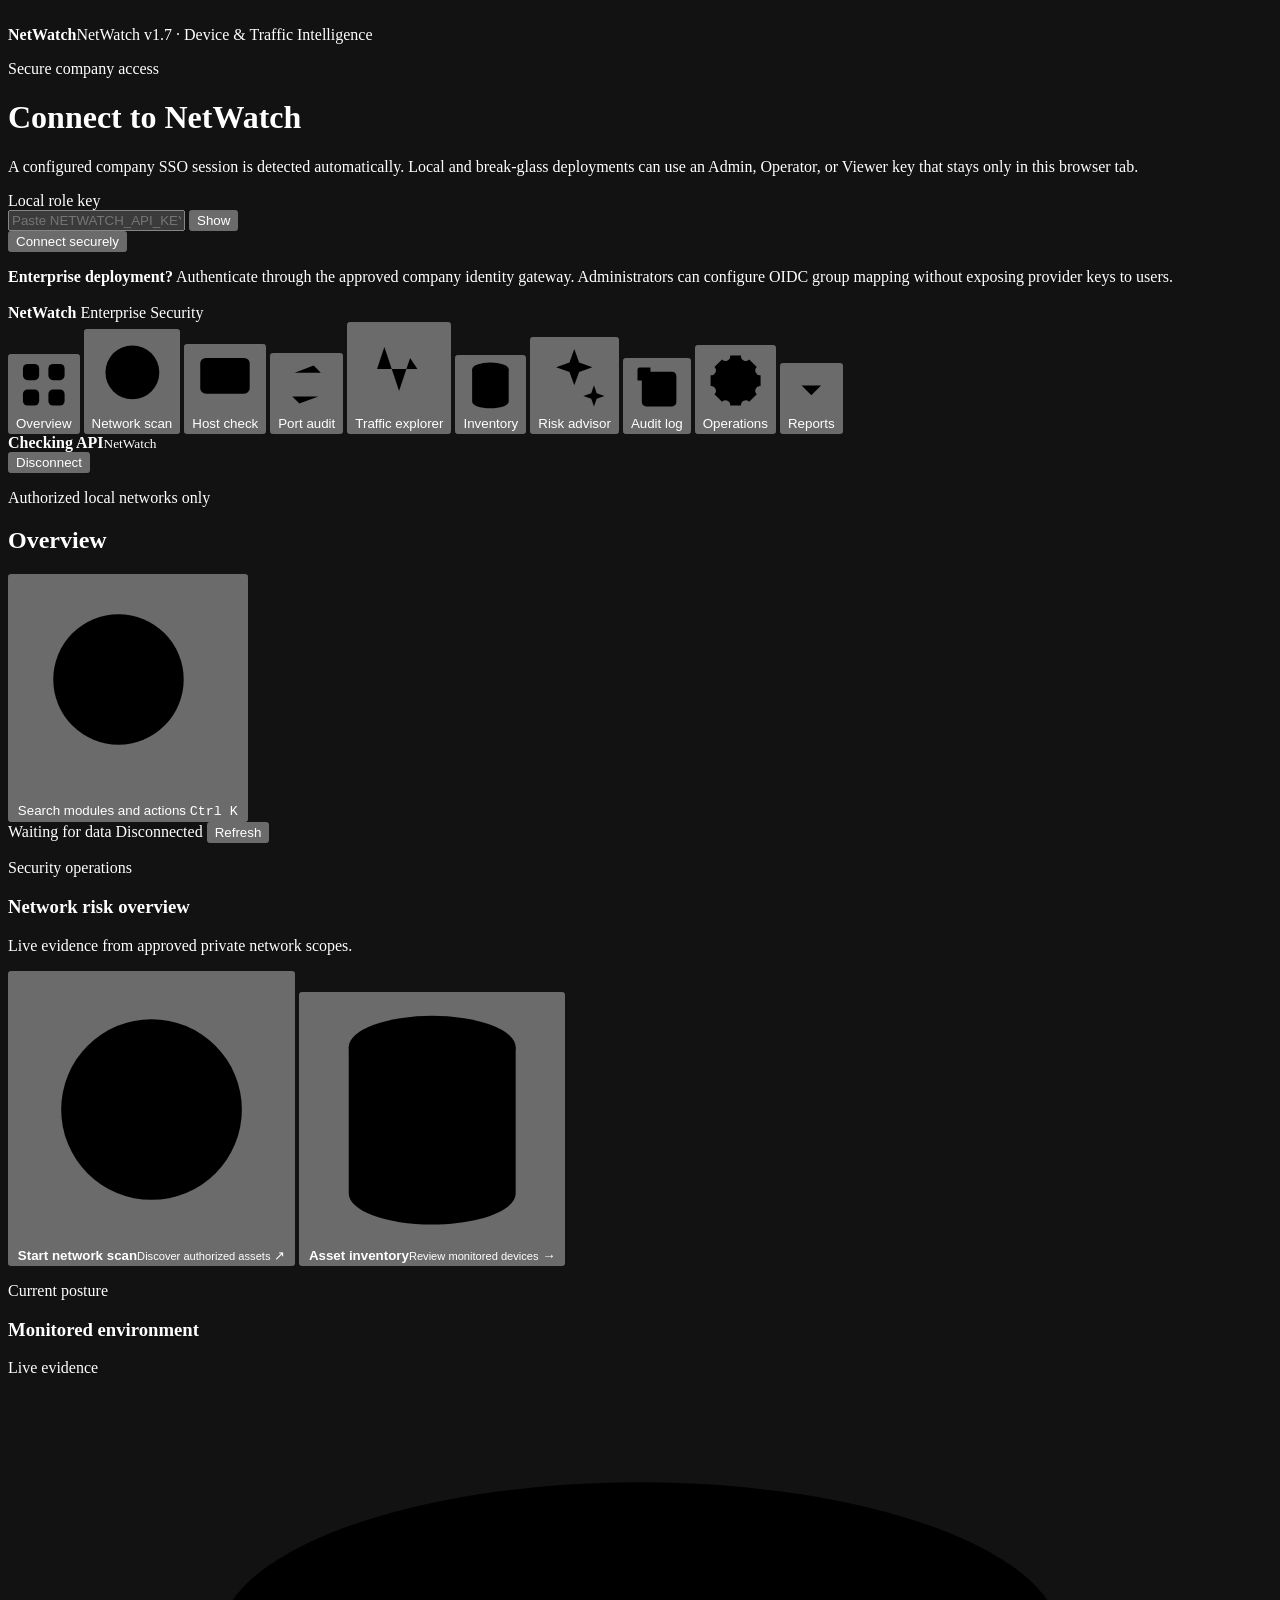
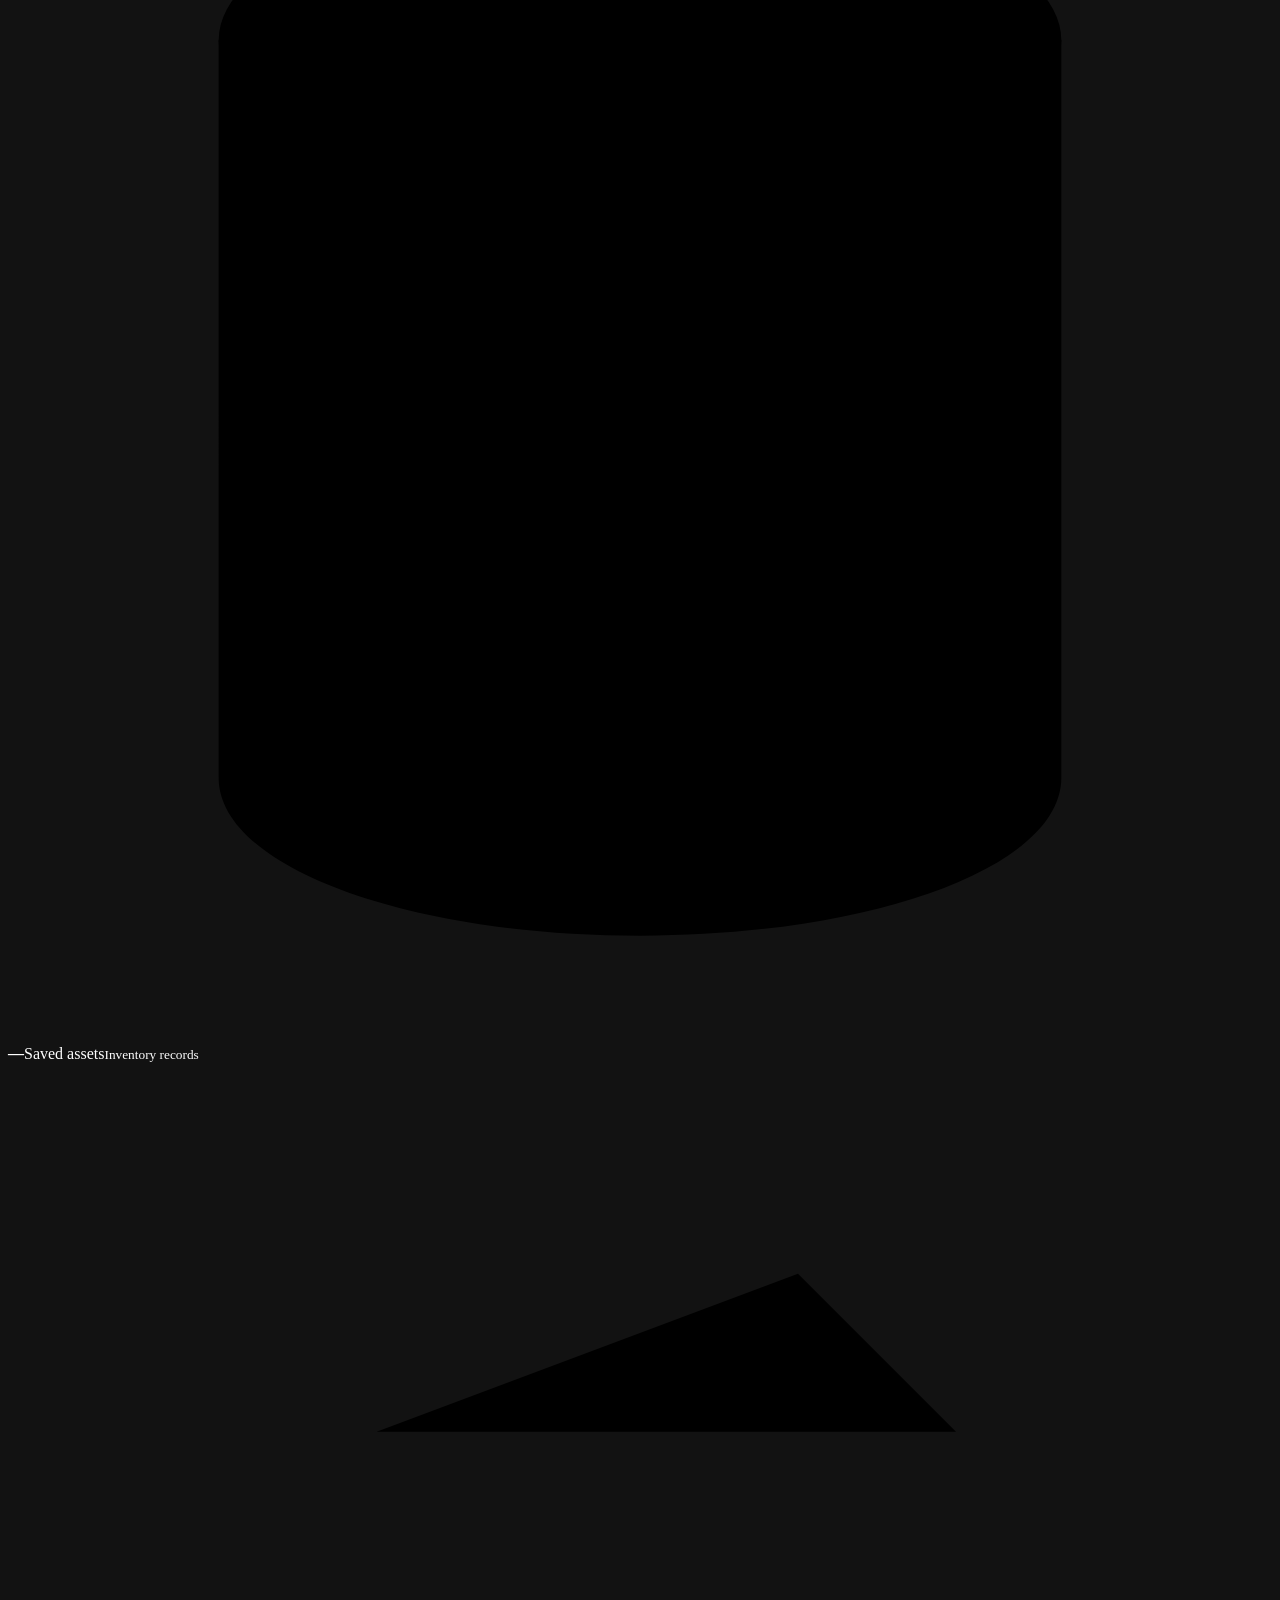
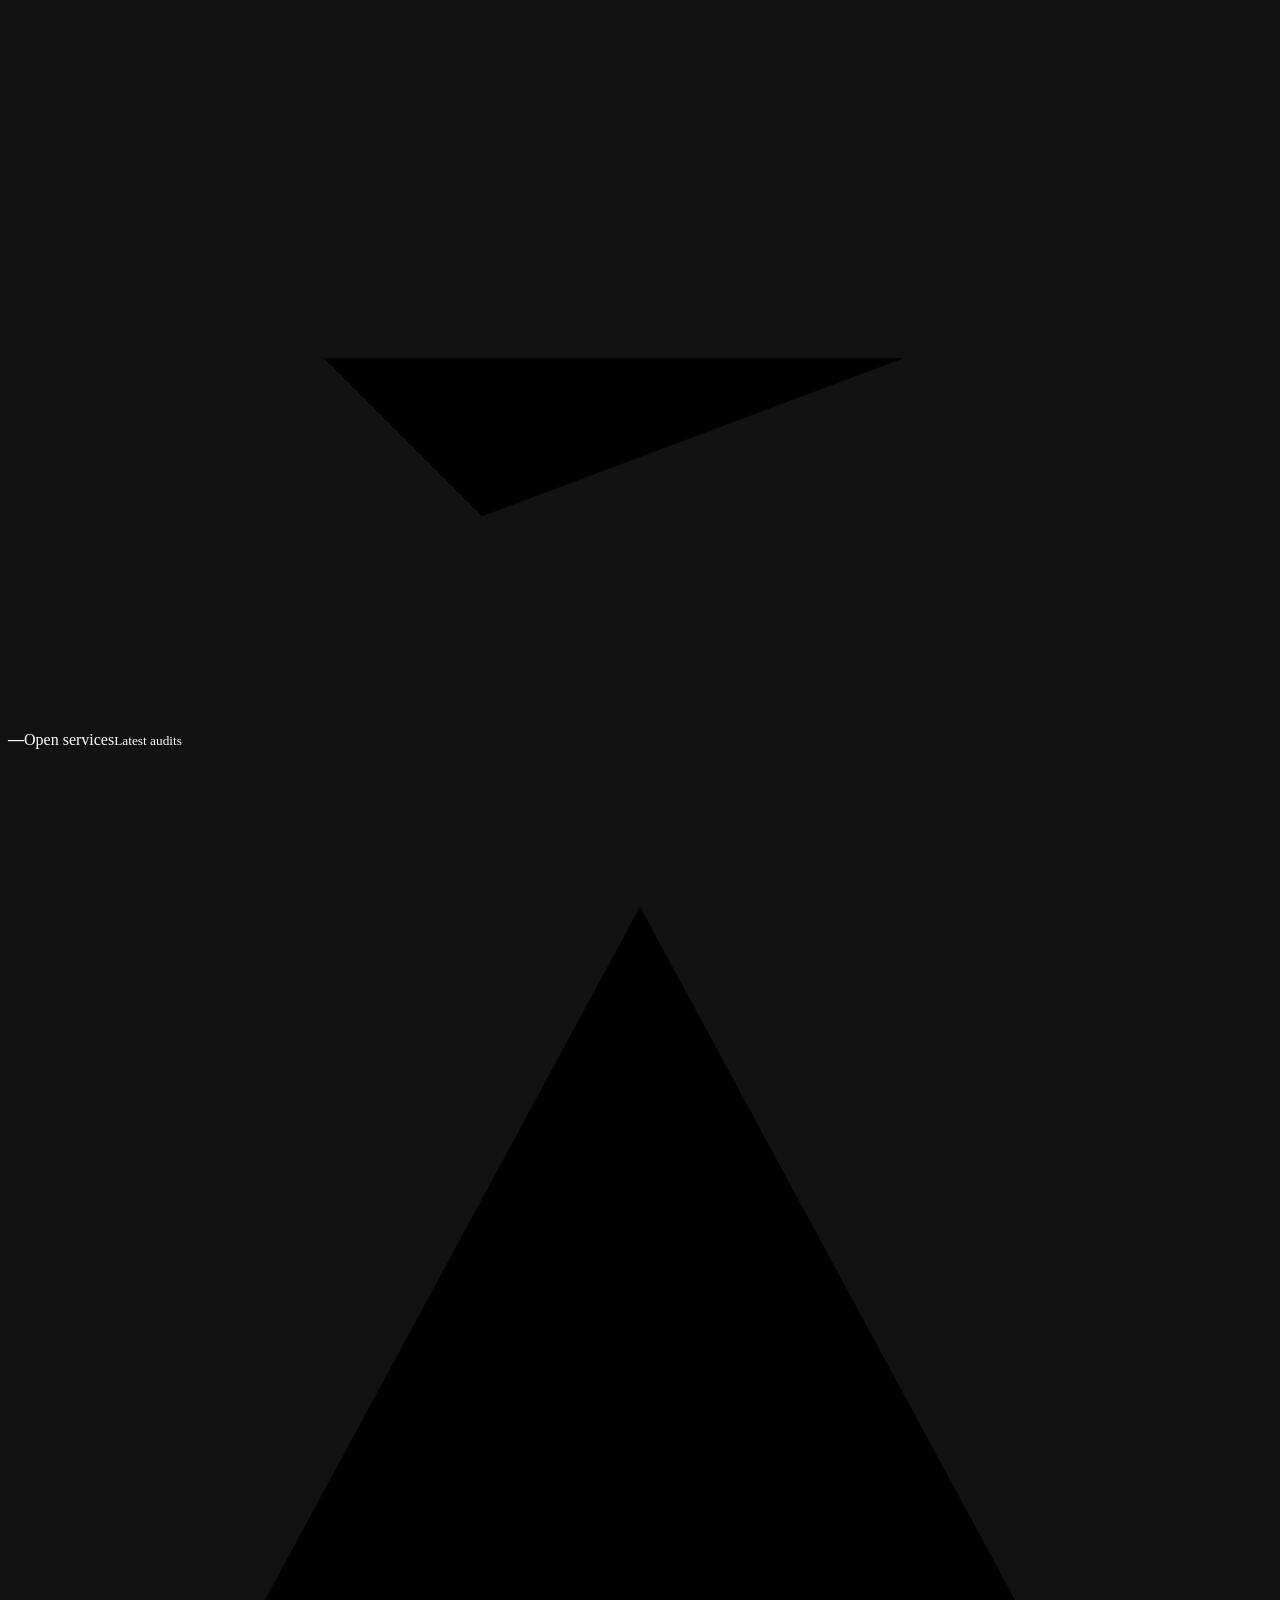
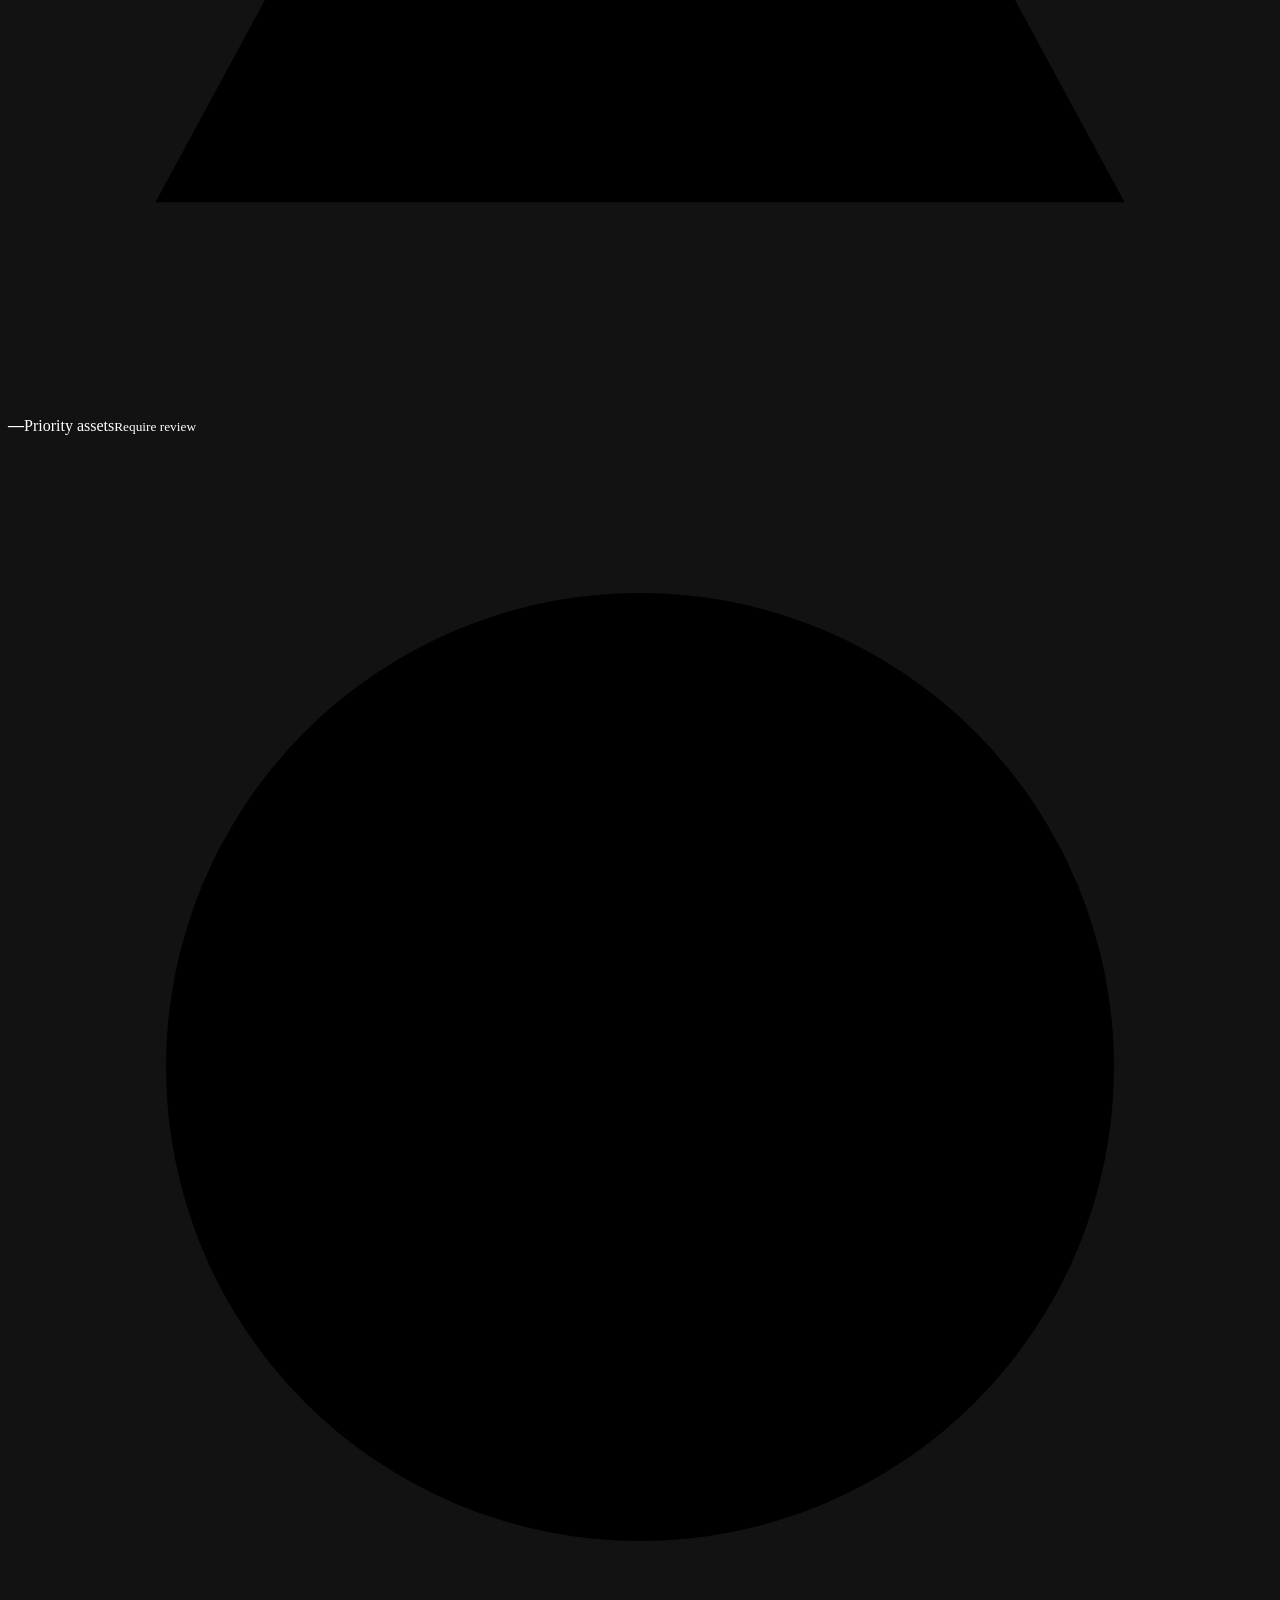
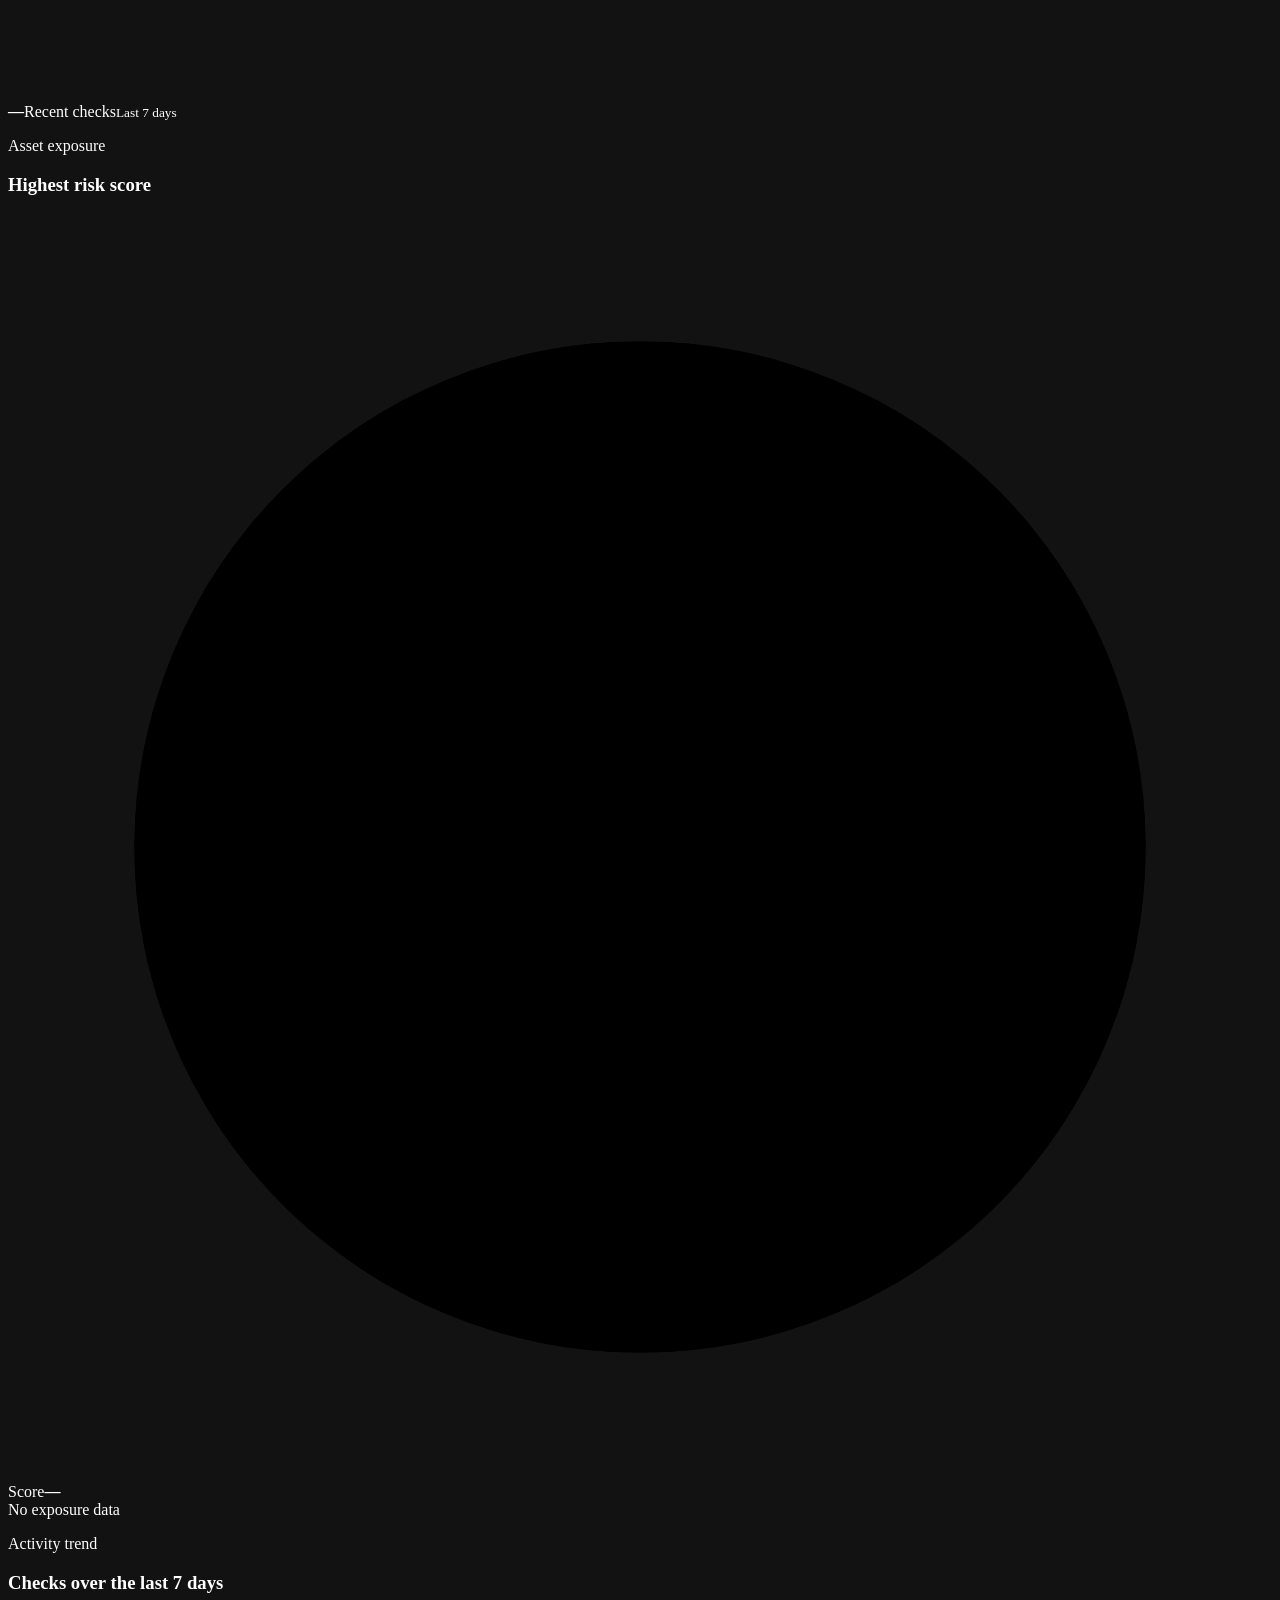
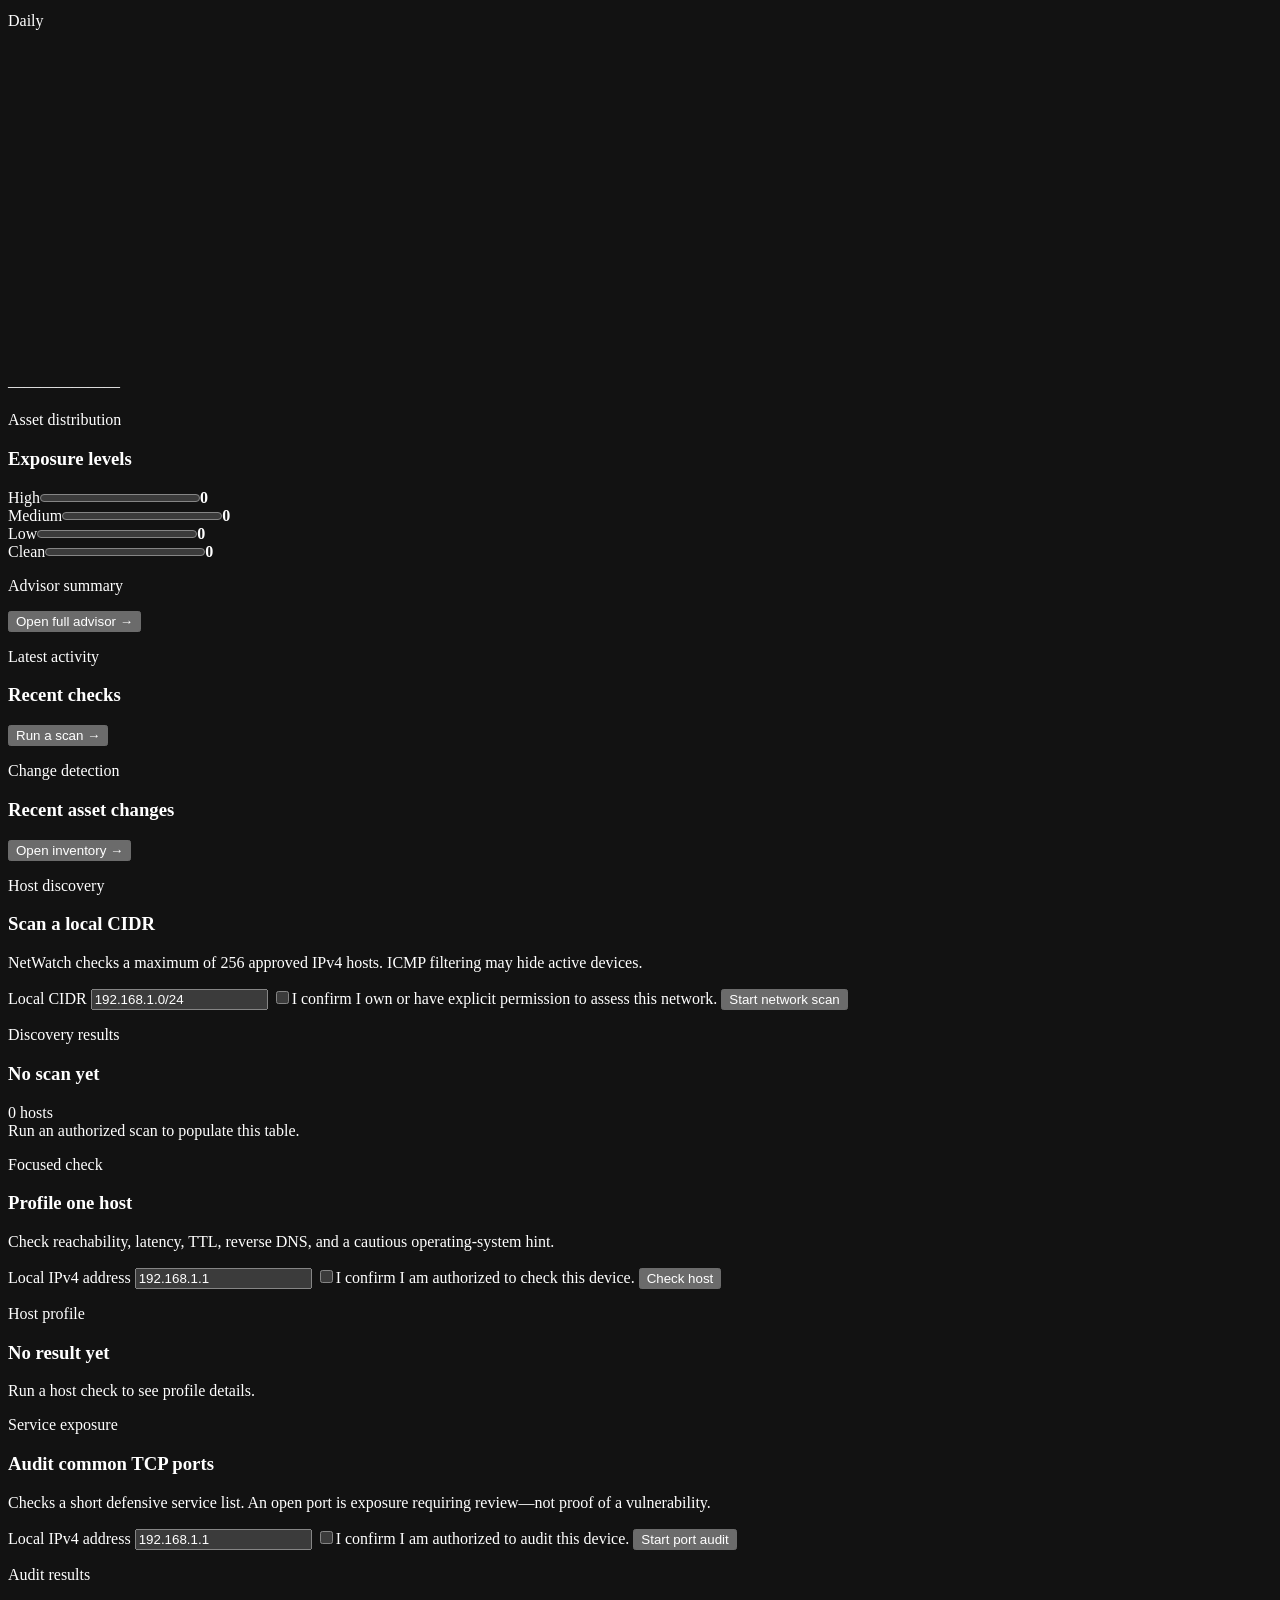
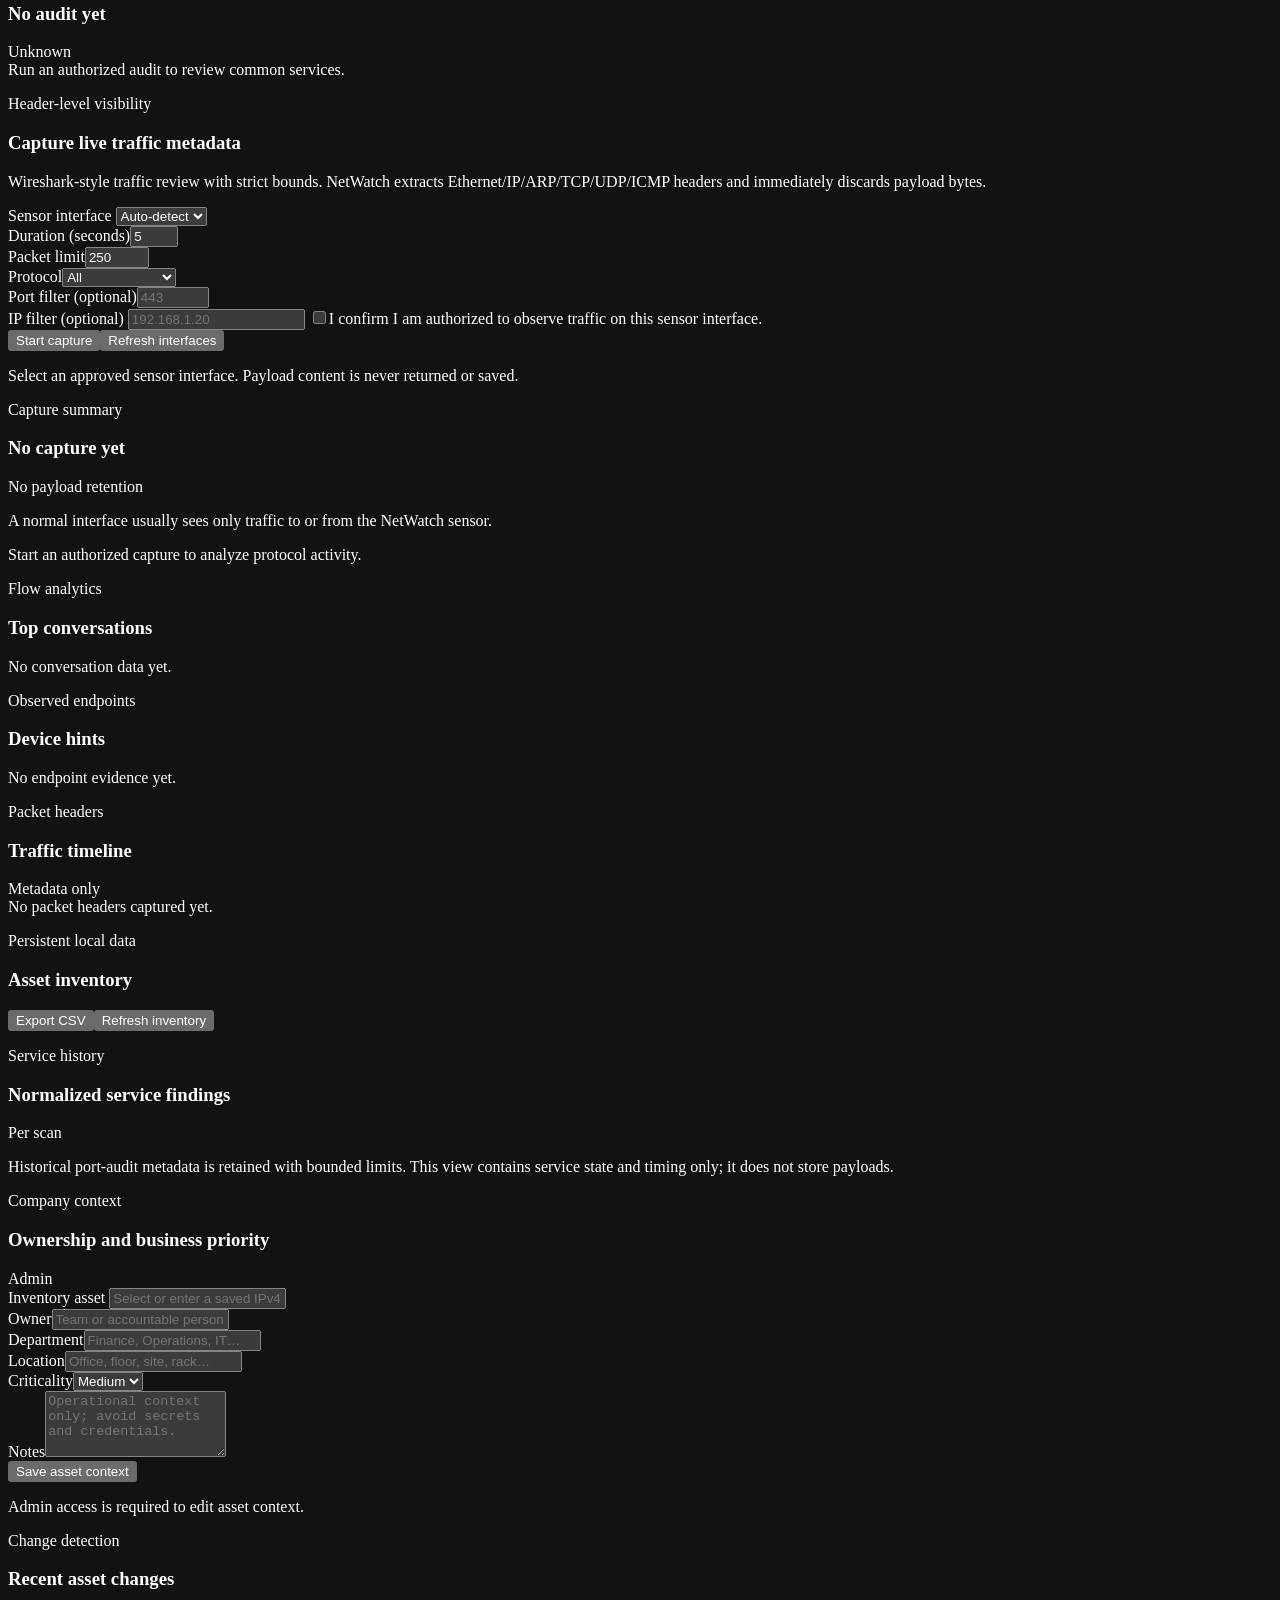
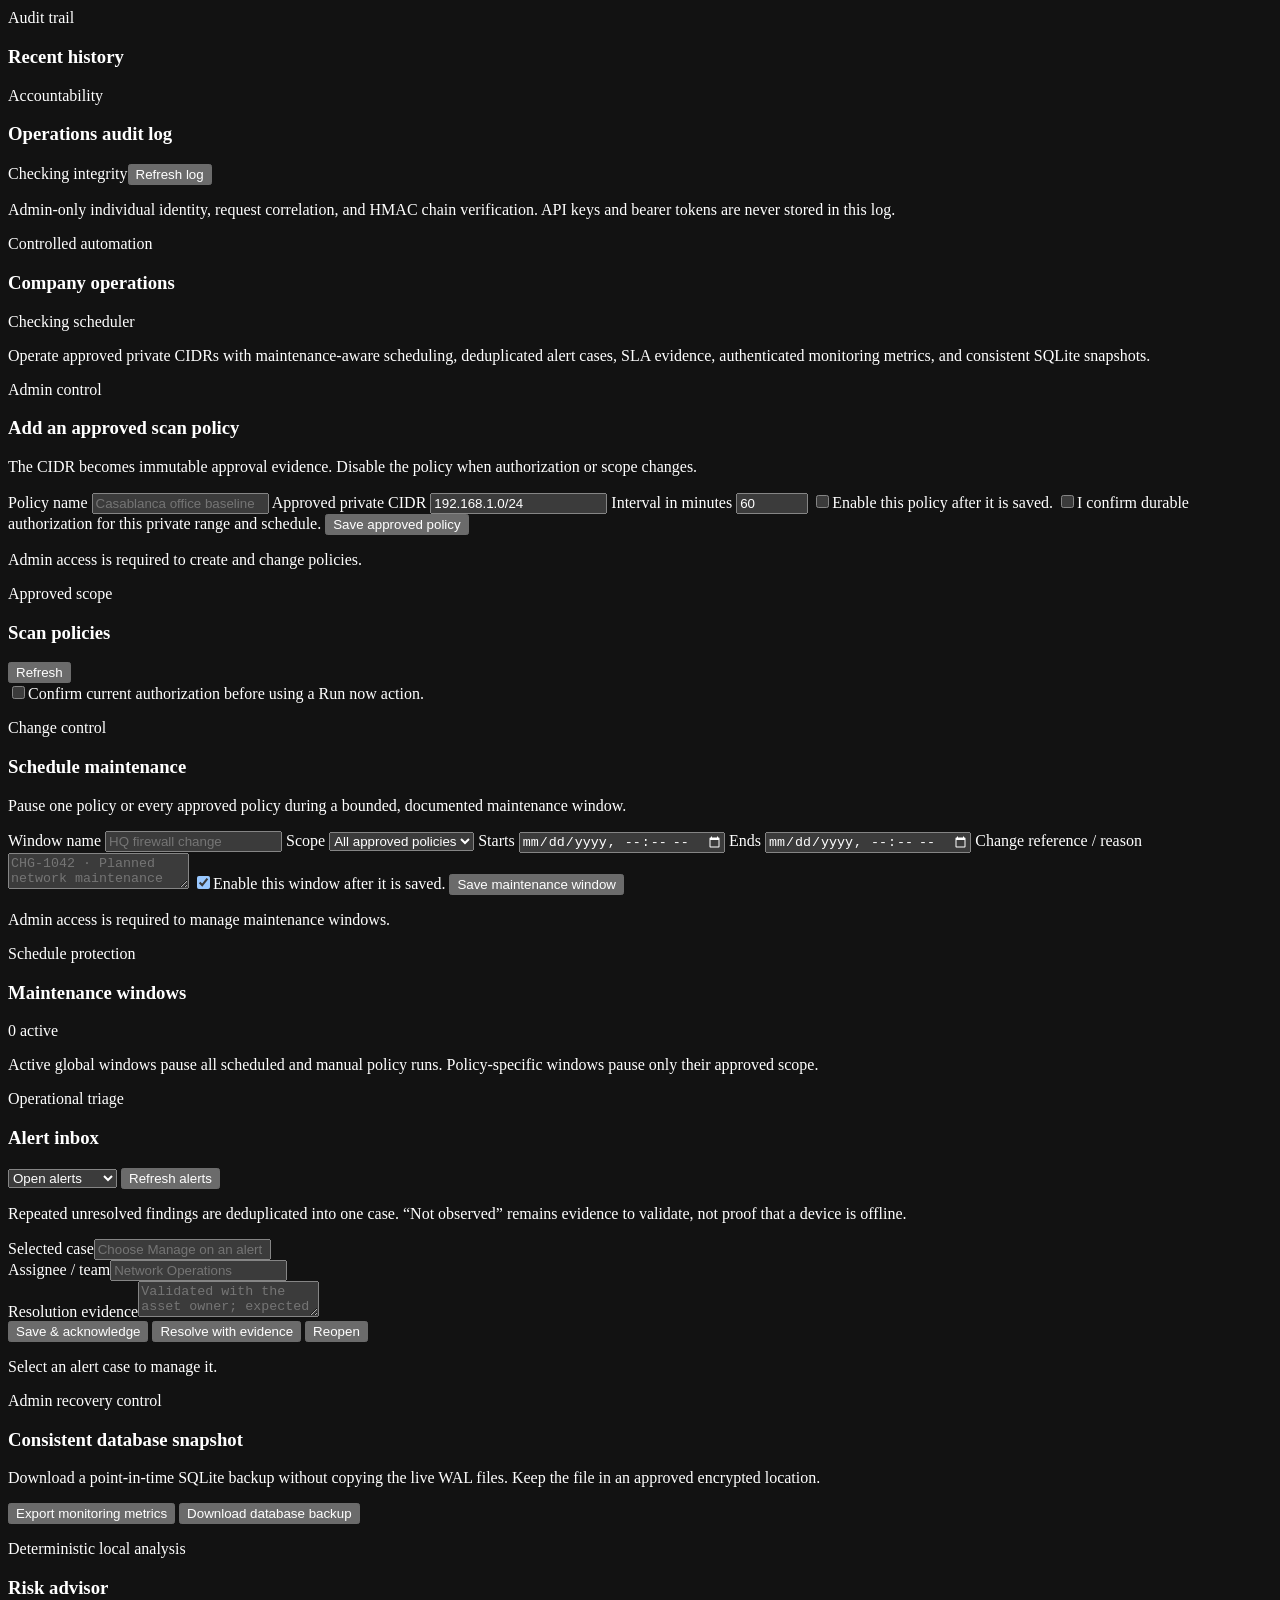
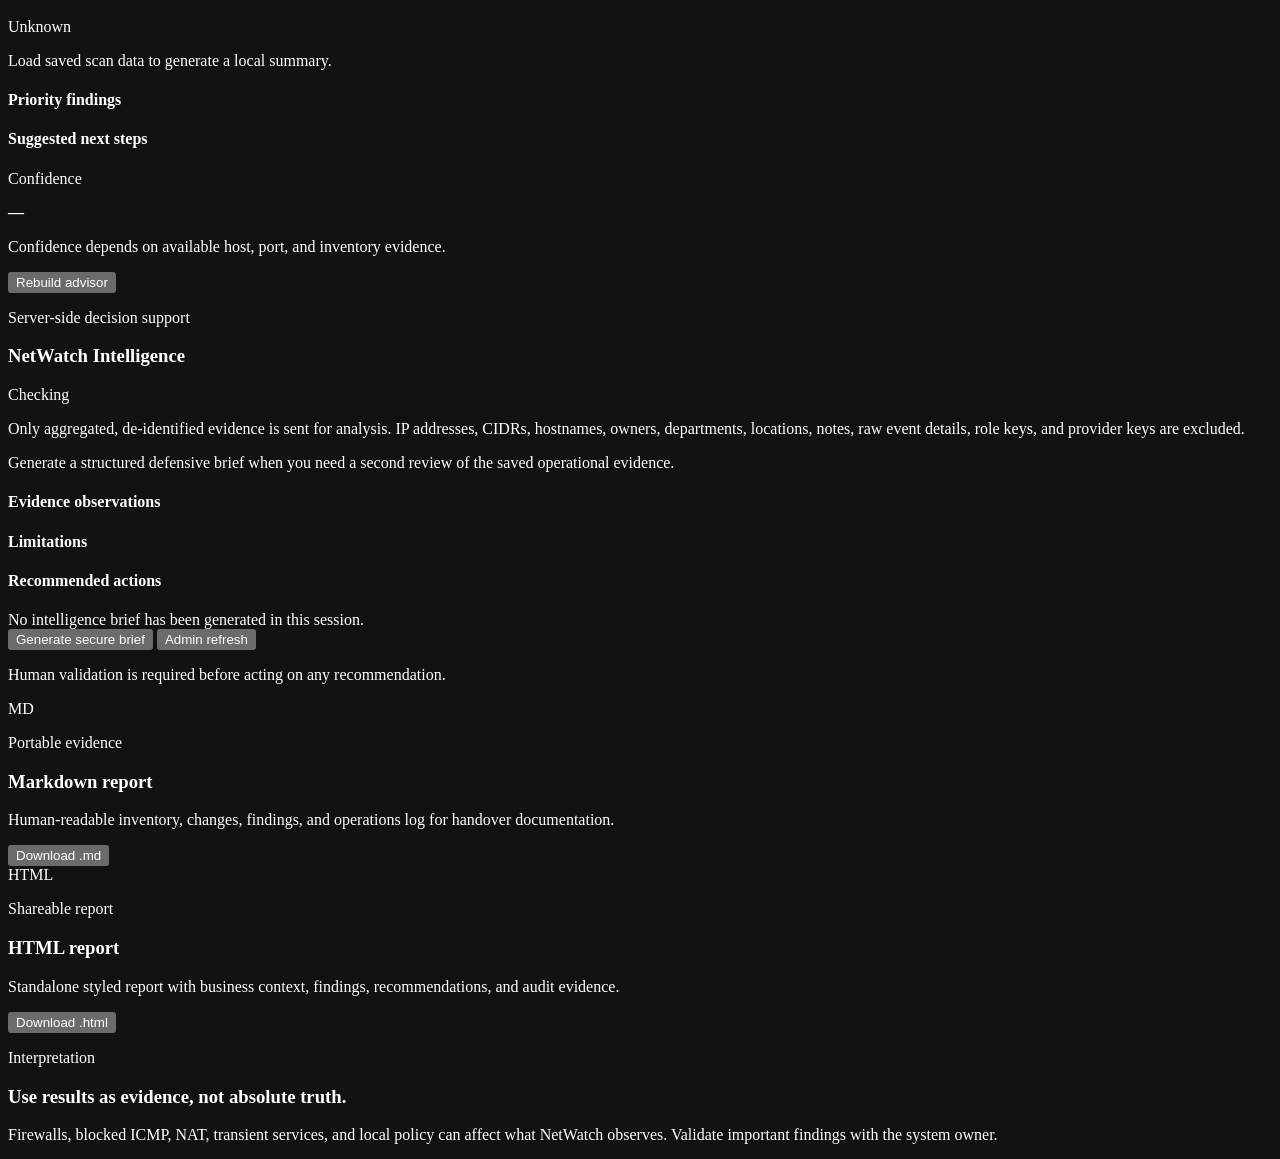
==== commit 9208bfe8: "feat: add alert notifications and service history Add hardened optional HTTPS webhook and Slack aler" ====
--- a/frontend/index.html
+++ b/frontend/index.html
@@ -299,10 +299,16 @@
             <div><p class="eyebrow">Persistent local data</p><h3>Asset inventory</h3></div>
             <div class="button-row"><button id="inventory-export" class="button primary" type="button">Export CSV</button><button id="inventory-refresh" class="button ghost" type="button">Refresh inventory</button></div>
           </div>
-          <div id="inventory-results" class="table-wrap"></div>
-        </article>
-        <article class="panel">
-          <div class="panel-head"><div><p class="eyebrow">Company context</p><h3>Ownership and business priority</h3></div><span class="count-badge">Admin</span></div>
+                    <div id="inventory-results" class="table-wrap"></div>
+        </article>
+        <article class="panel">
+          <div class="panel-head"><div><p class="eyebrow">Service history</p><h3>Normalized service findings</h3></div><span class="count-badge">Per scan</span></div>
+          <p class="muted">Historical port-audit metadata is retained with bounded limits. This view contains service state and timing only; it does not store payloads.</p>
+          <div id="service-findings-results" class="table-wrap"></div>
+        </article>
+        <article class="panel">
+          <div class="panel-head"><div><p class="eyebrow">Company context</p>
+<h3>Ownership and business priority</h3></div><span class="count-badge">Admin</span></div>
           <form id="asset-context-form" class="company-form-grid">
             <div class="field-span-2">
               <label for="asset-ip">Inventory asset</label>
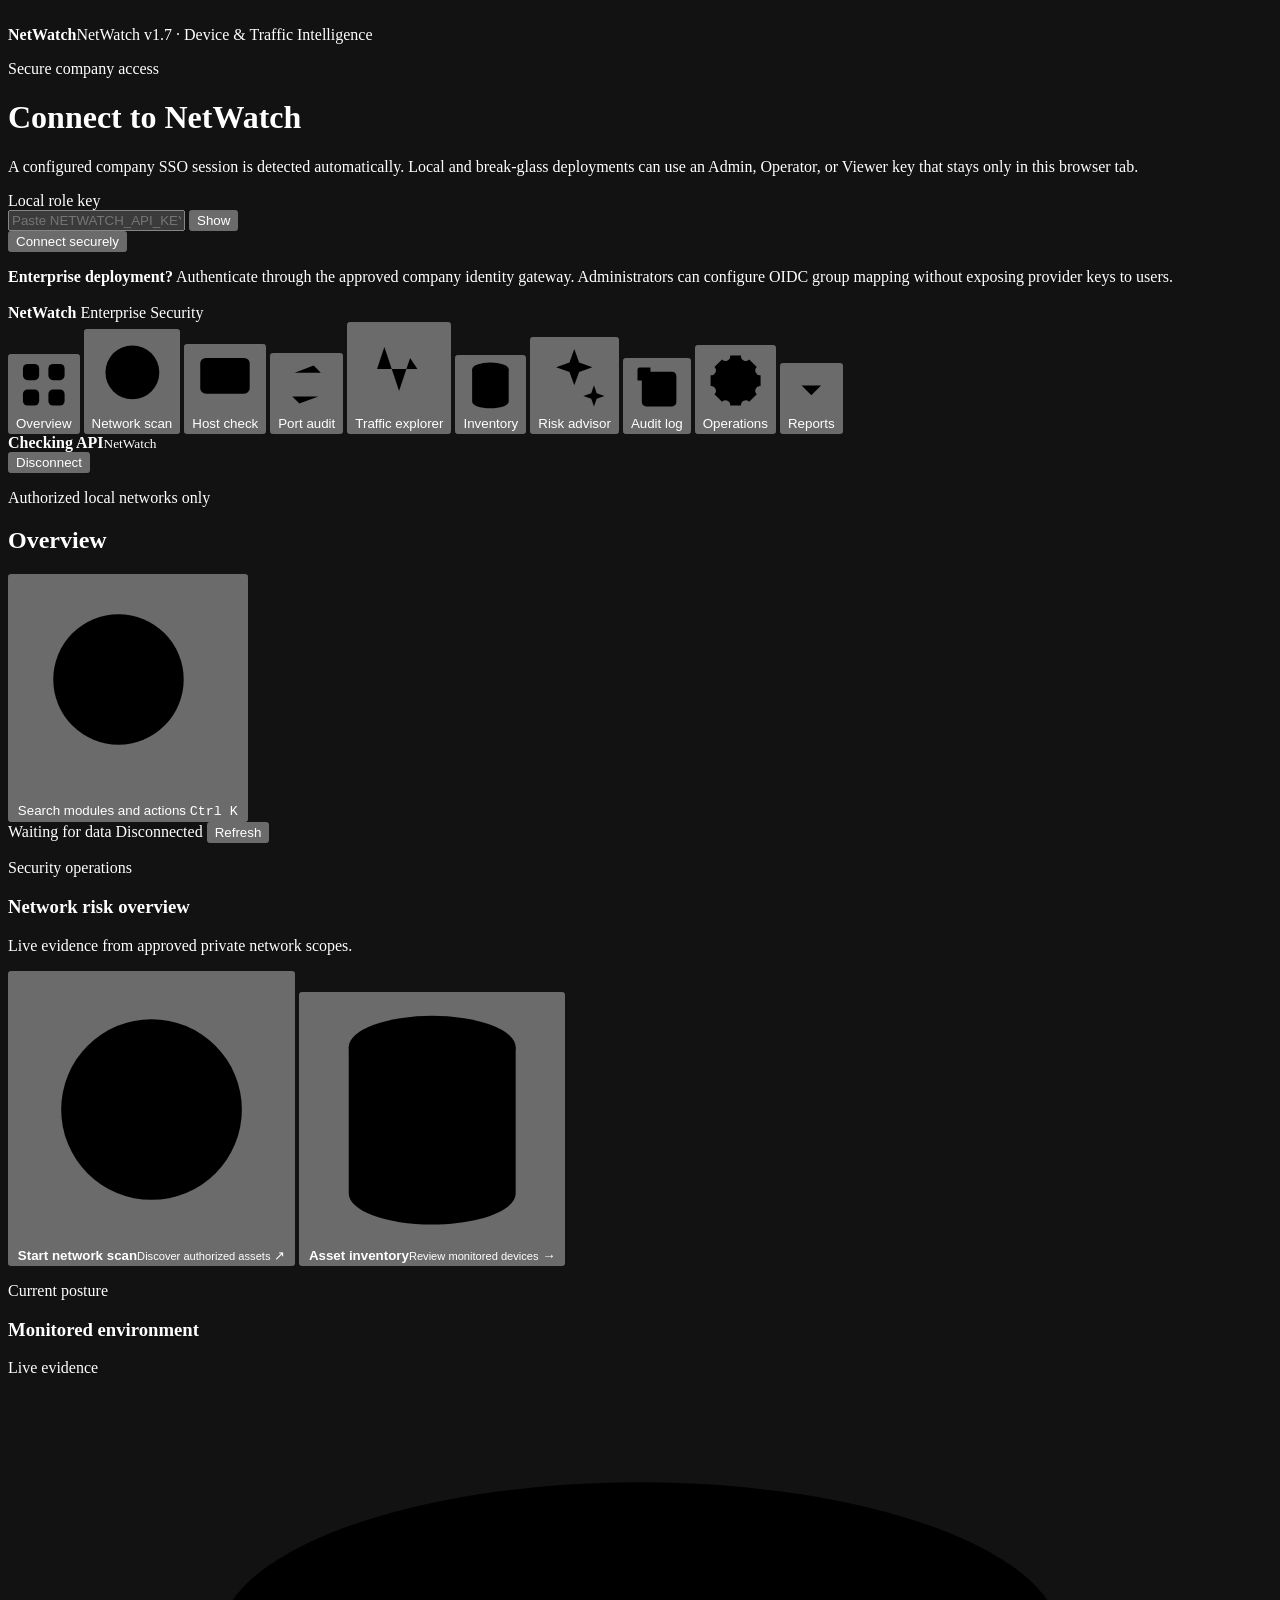
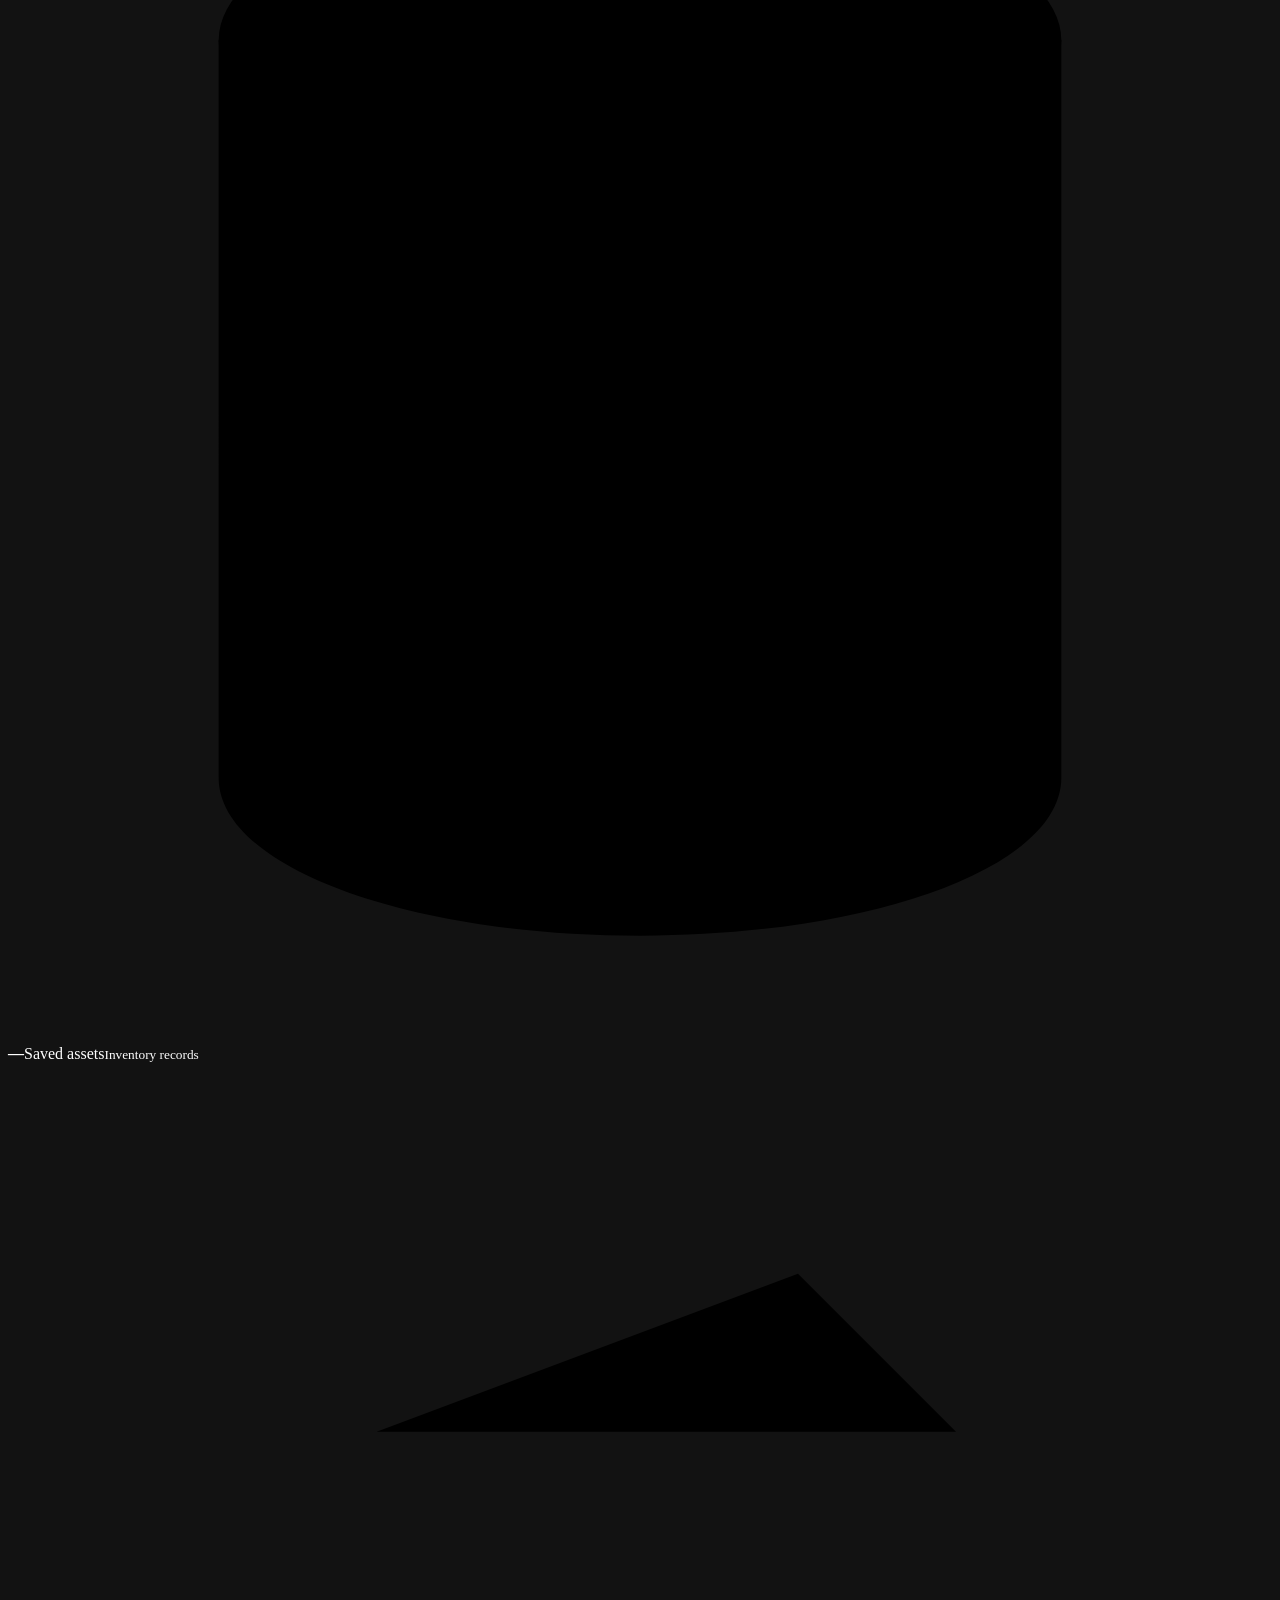
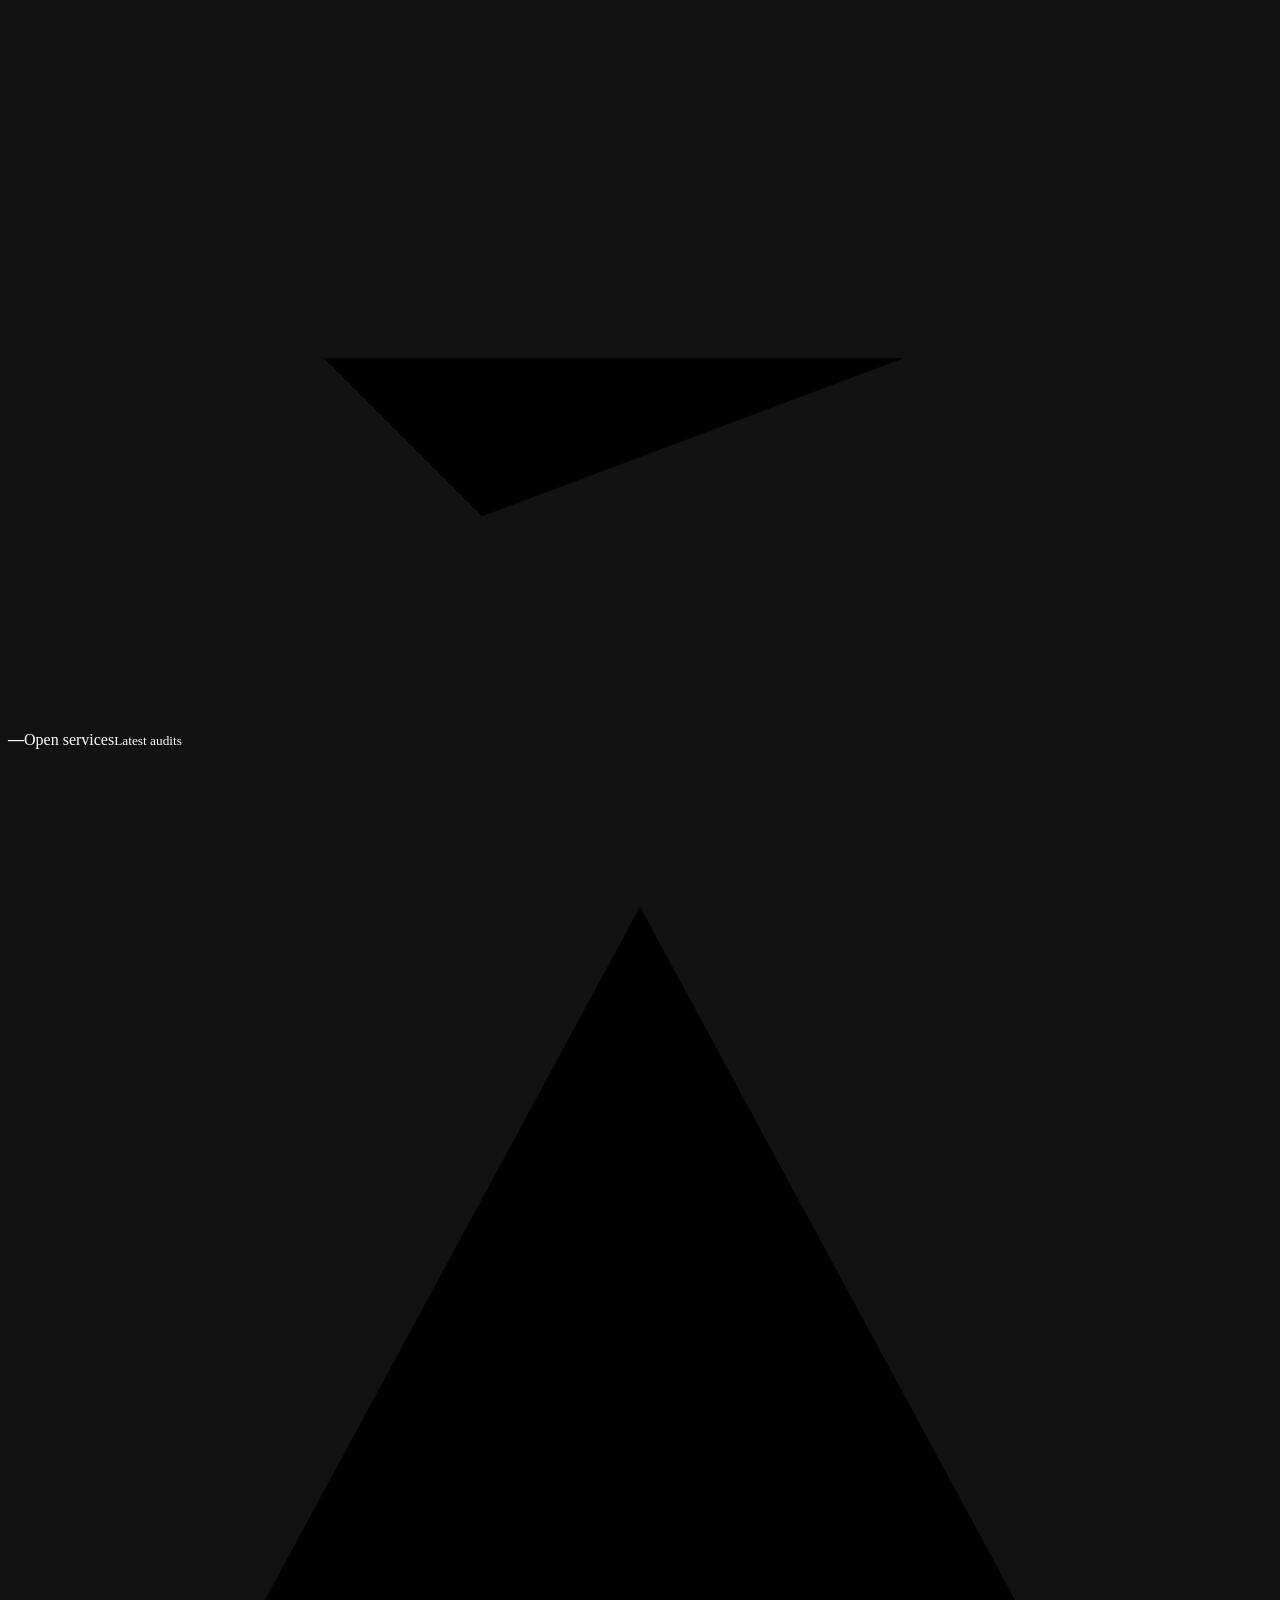
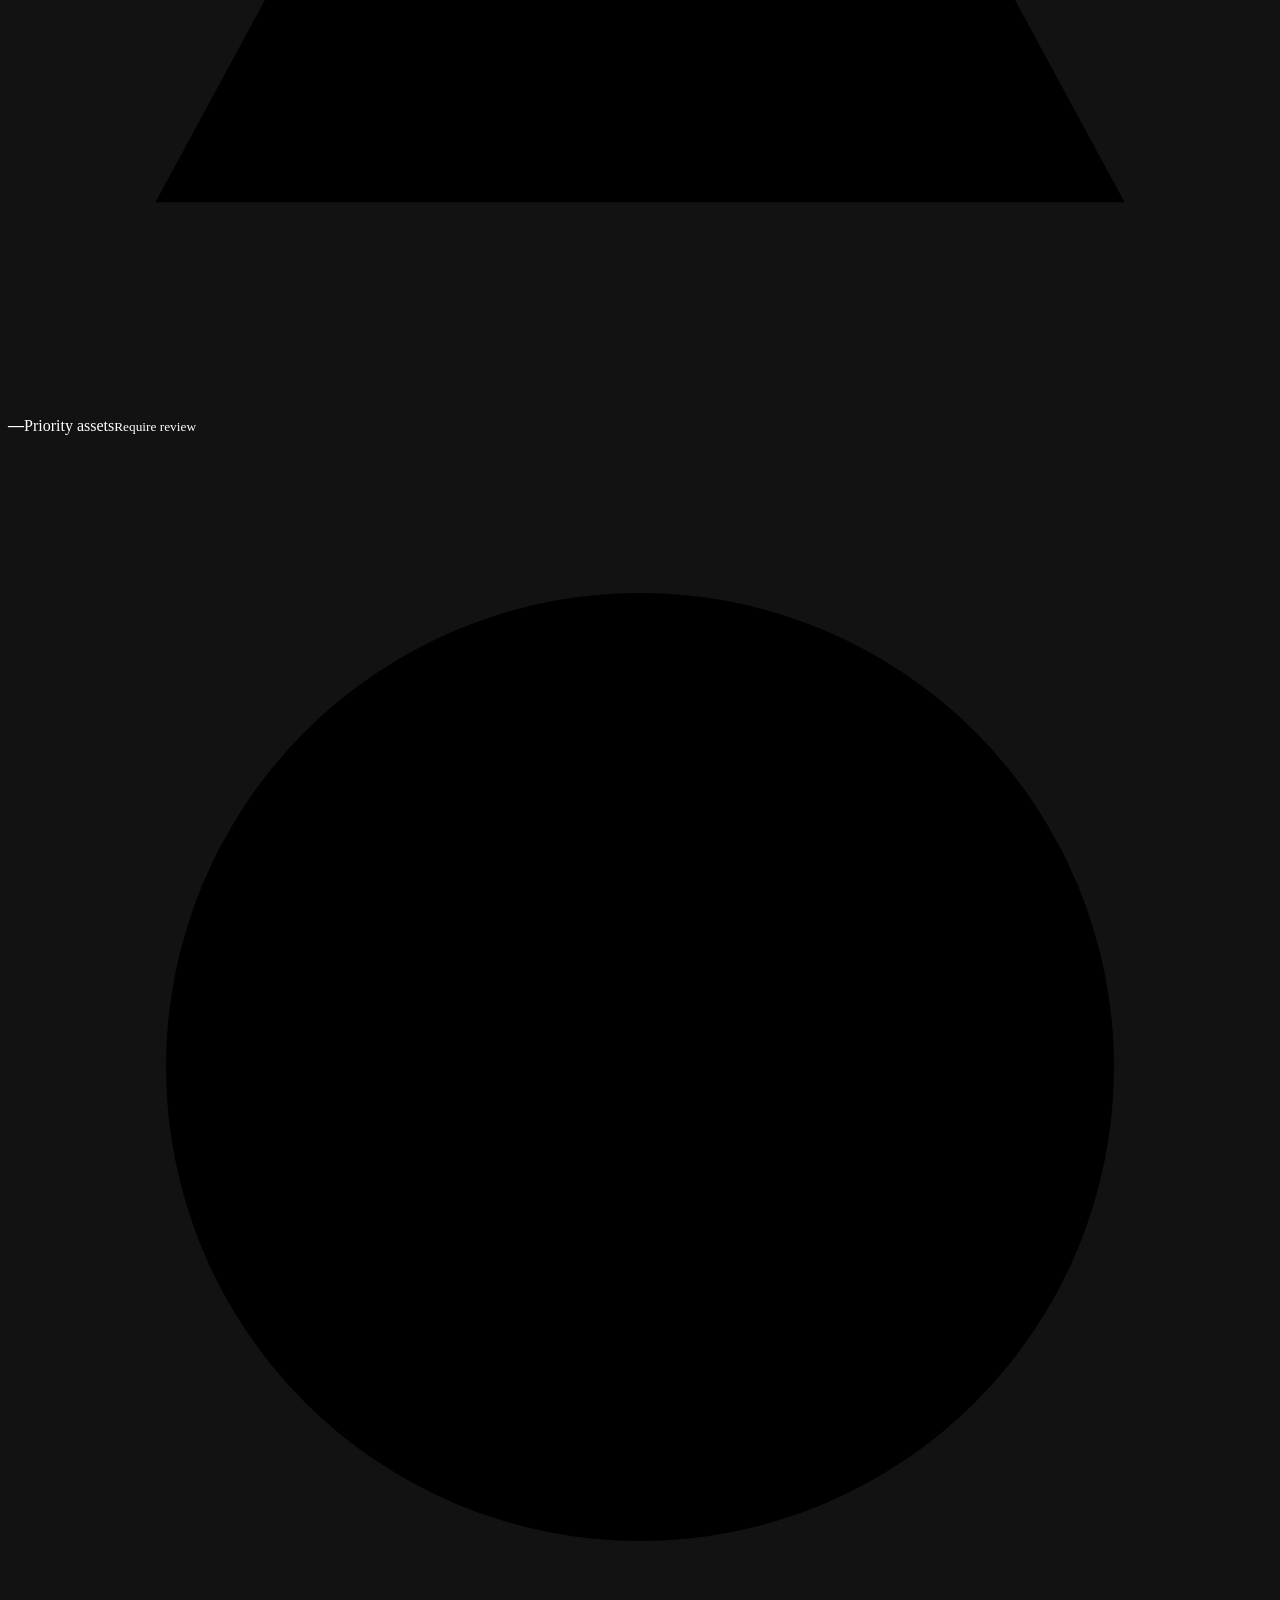
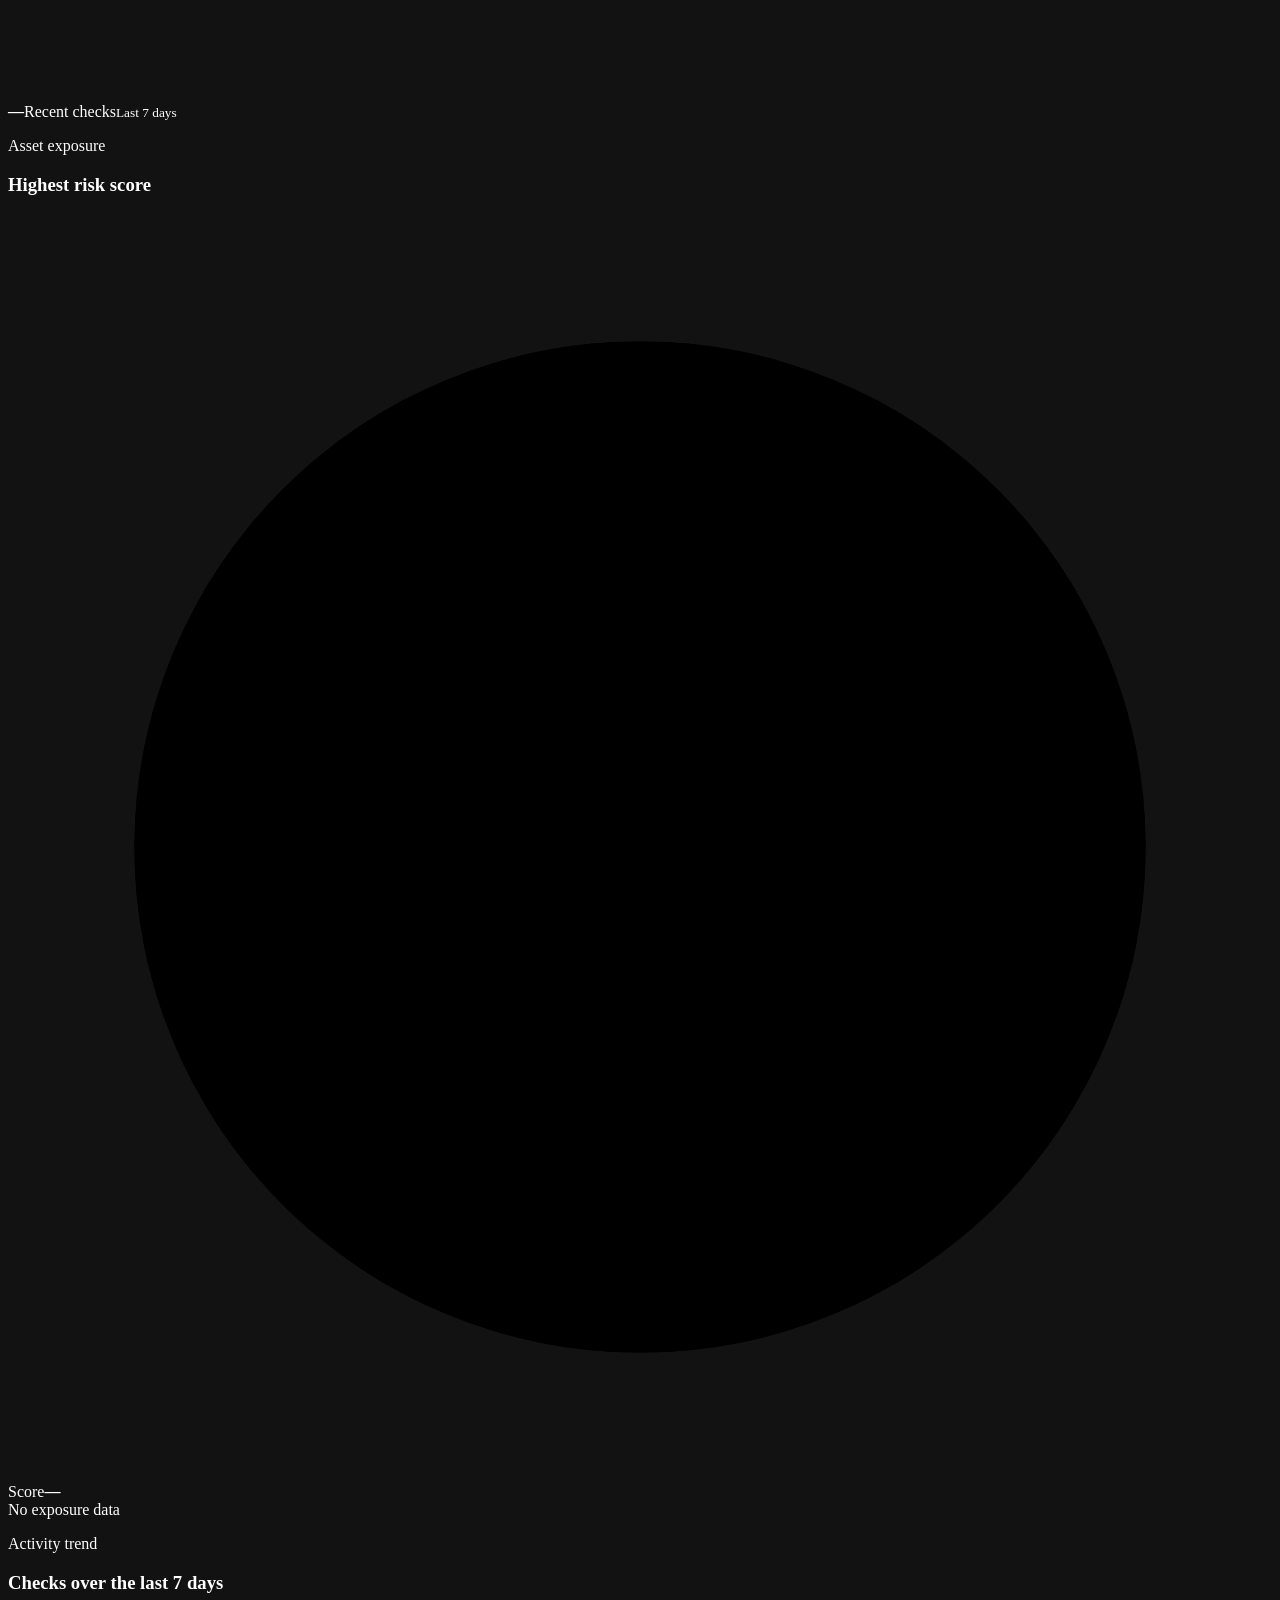
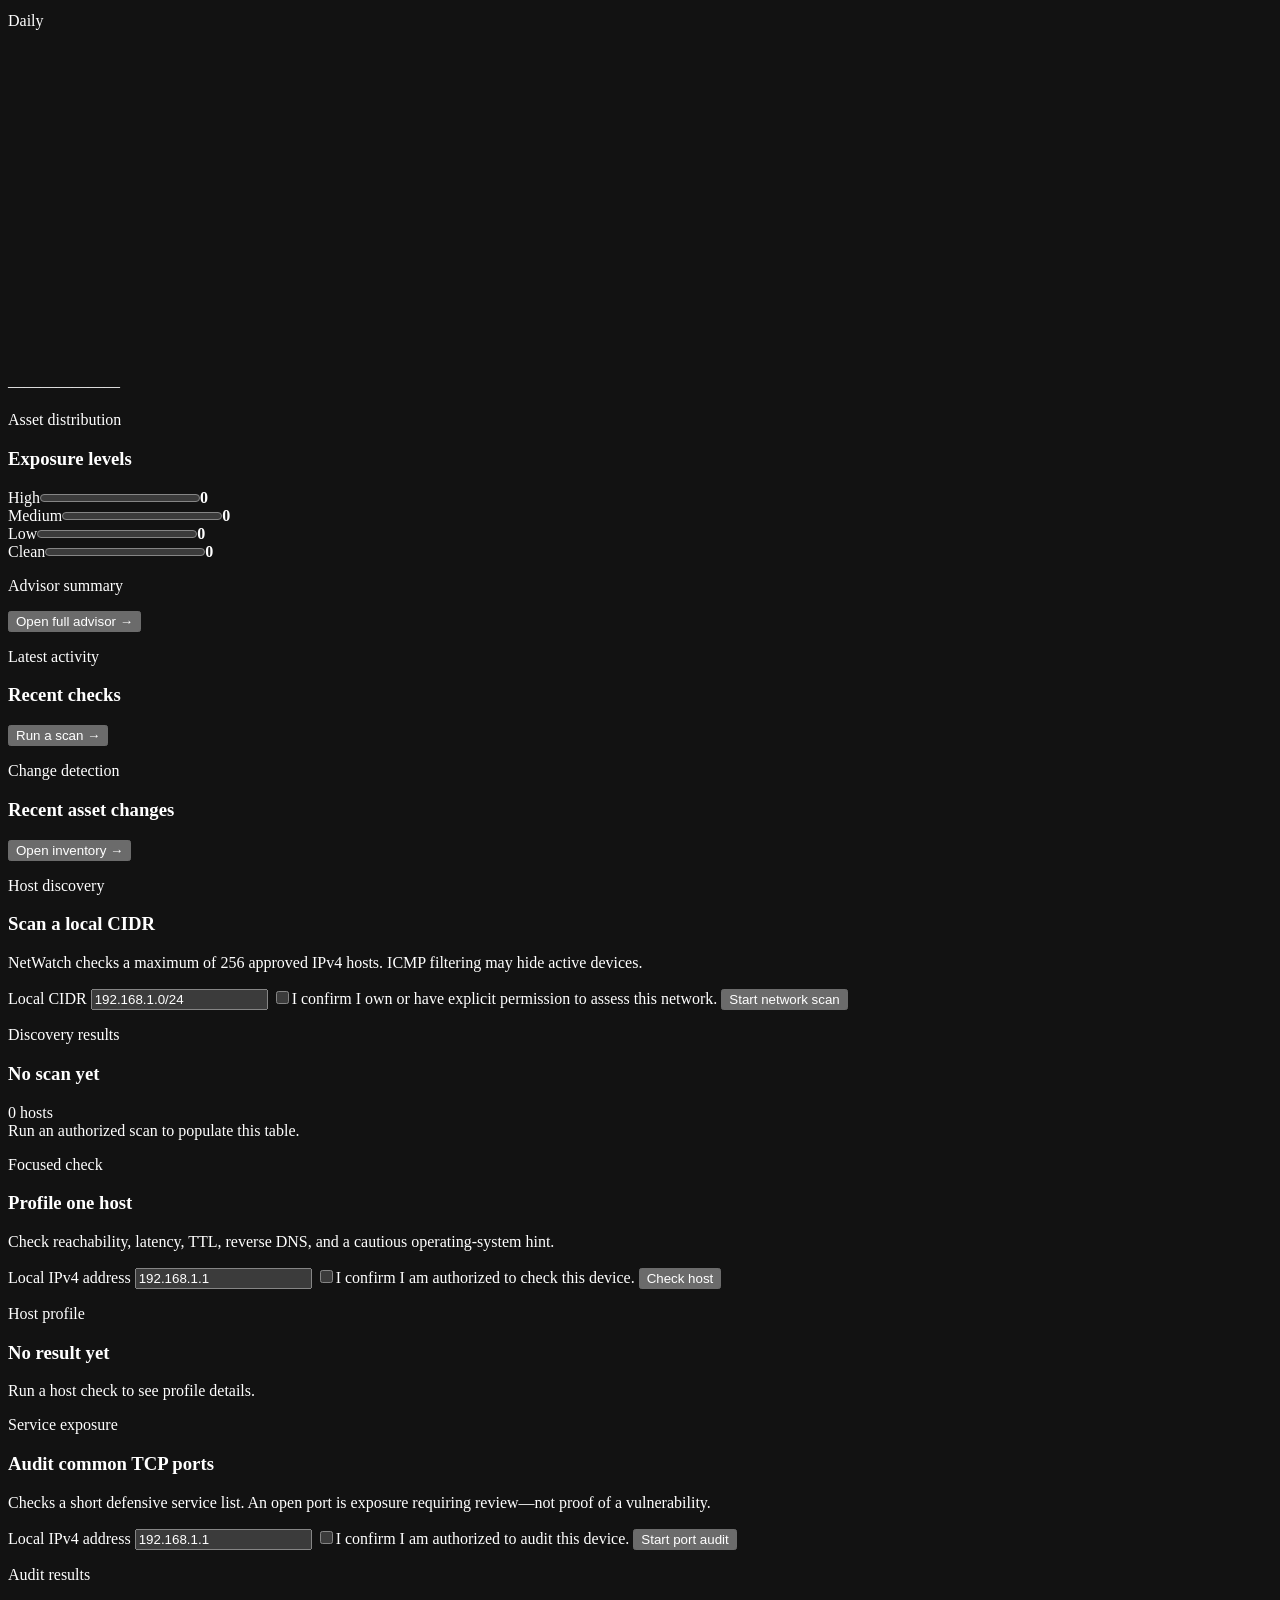
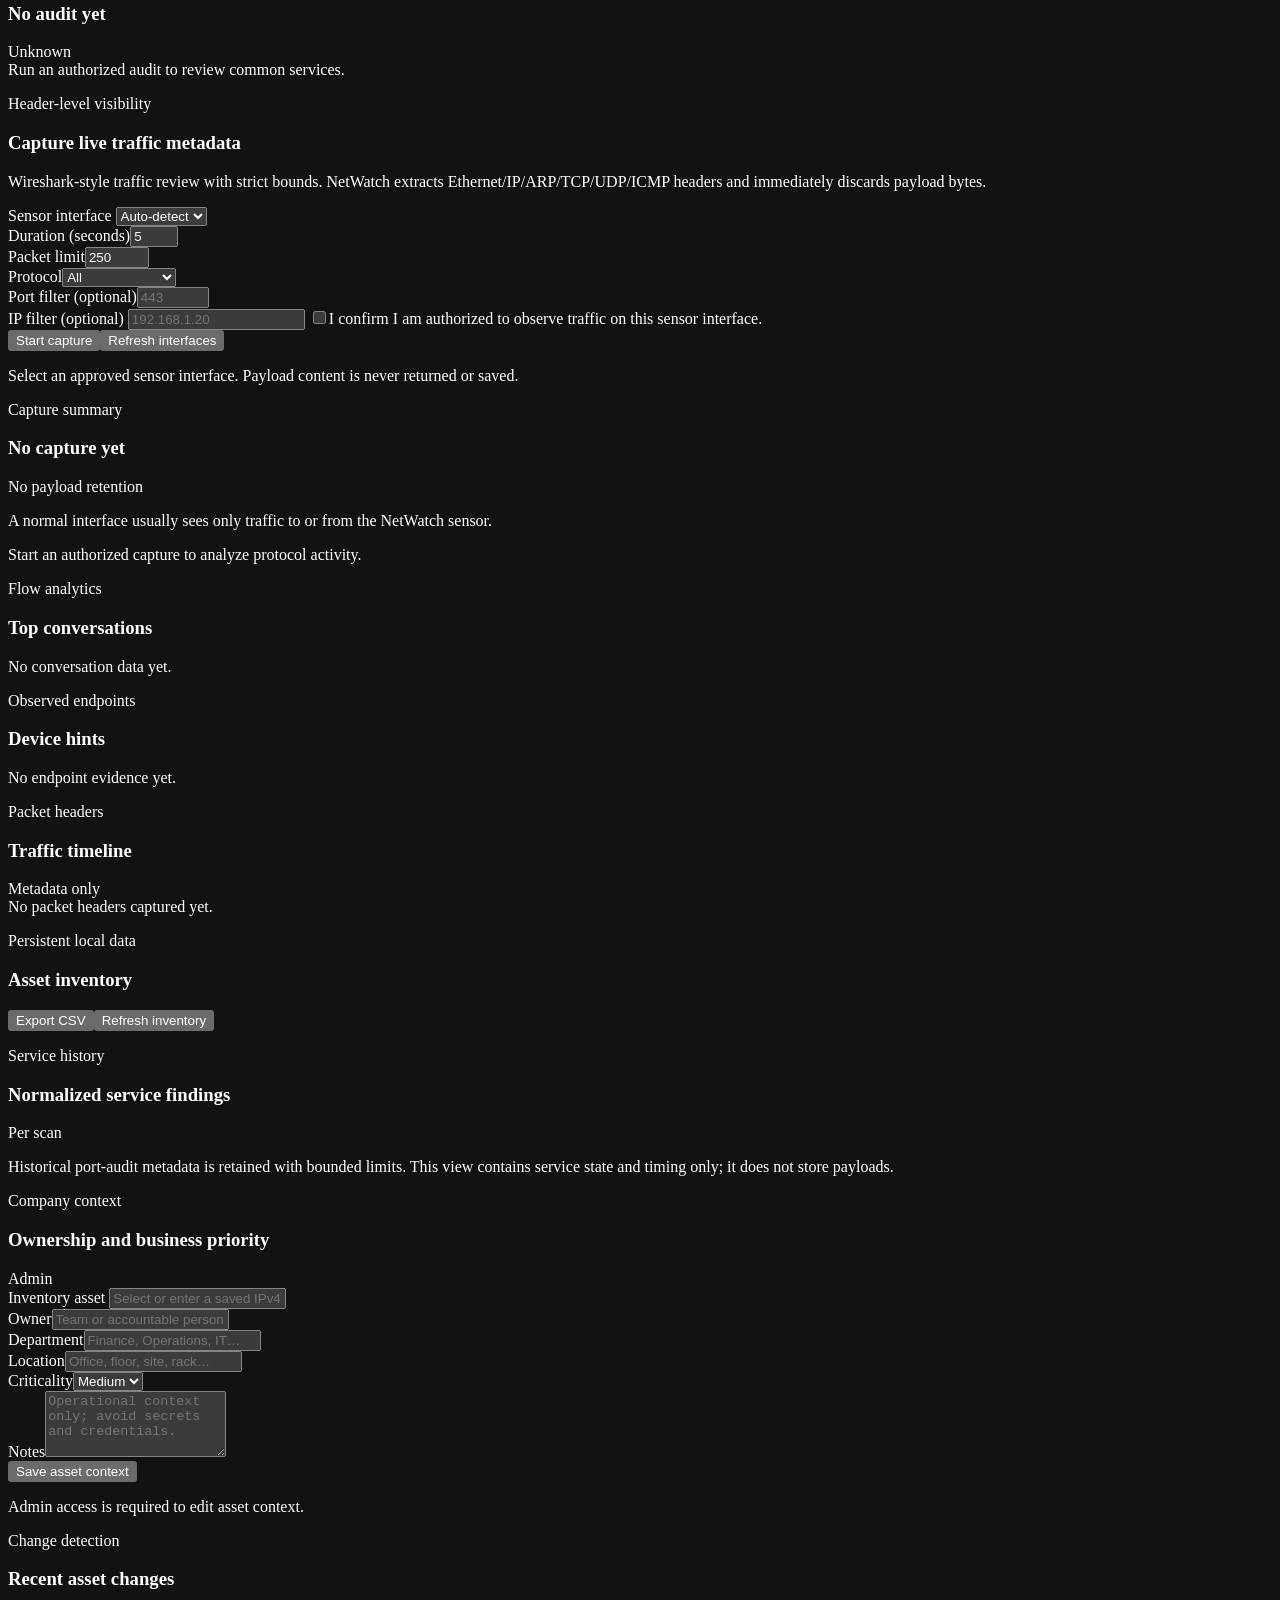
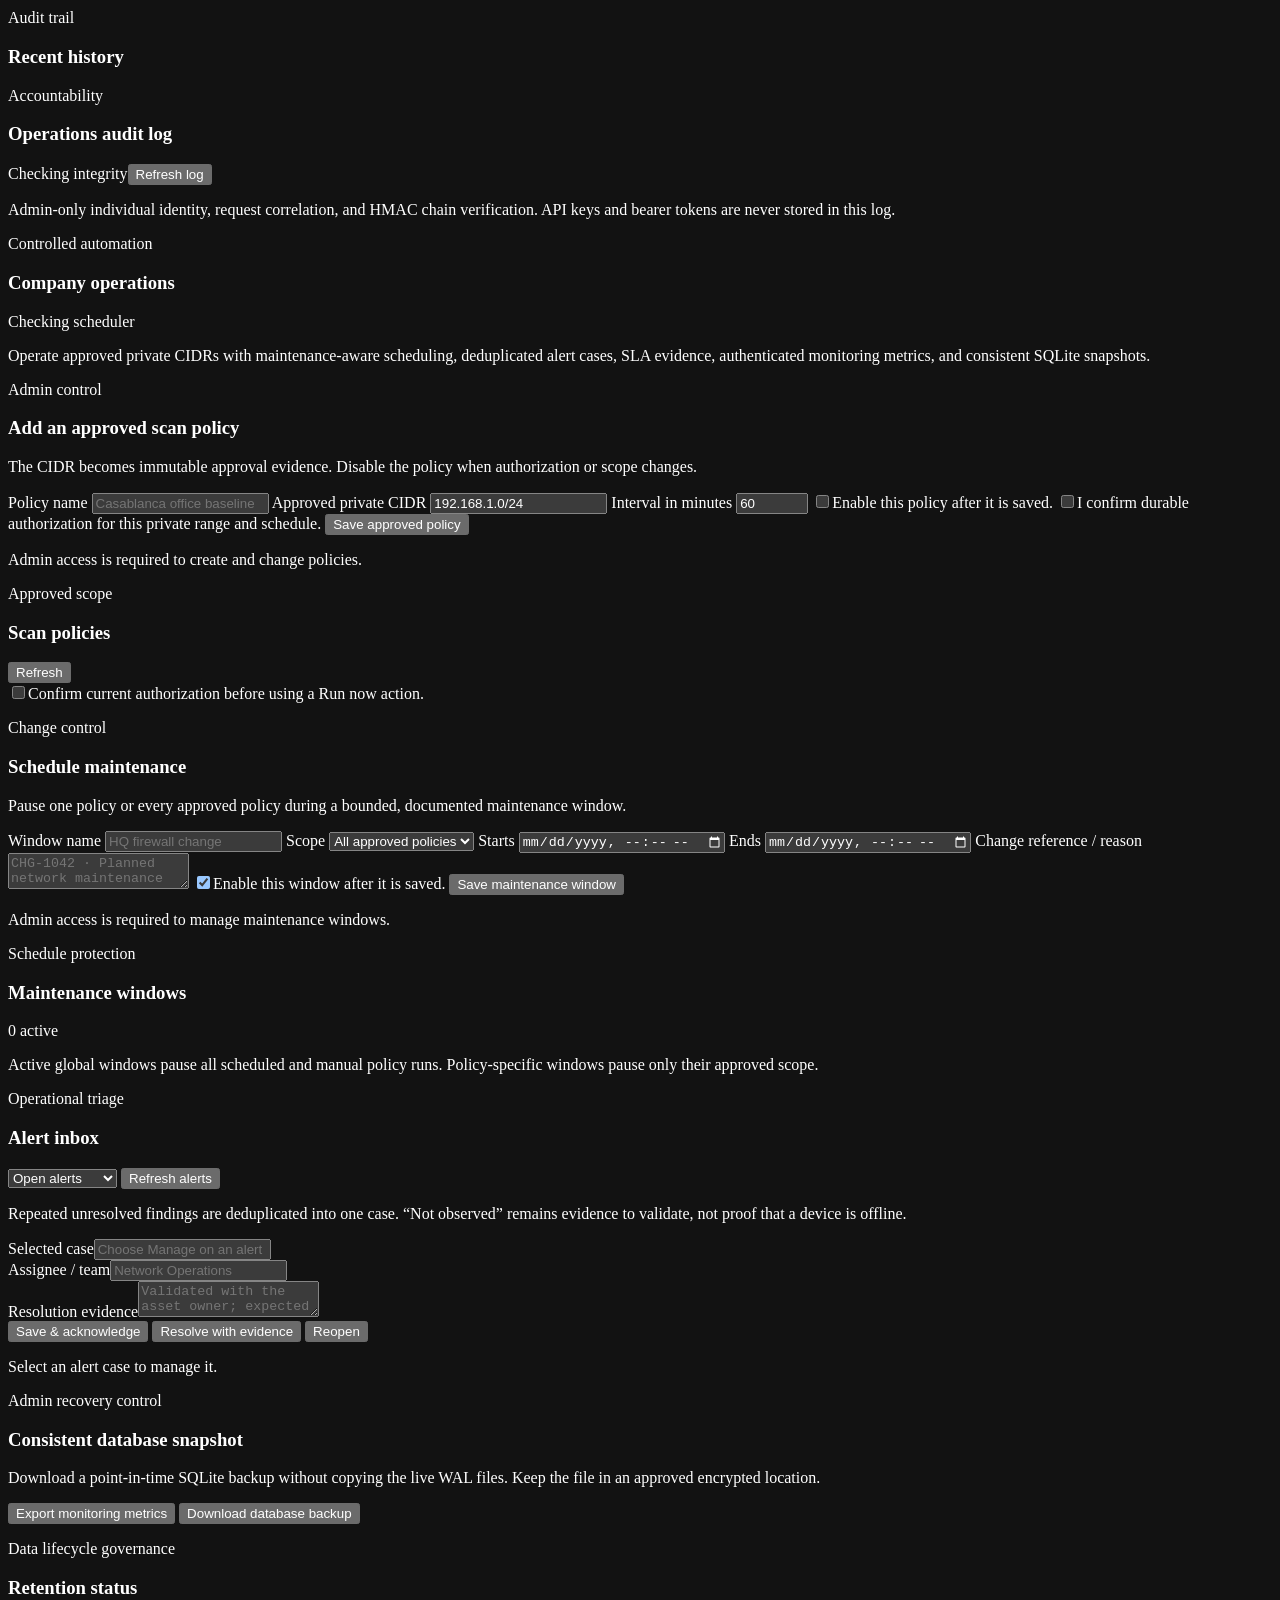
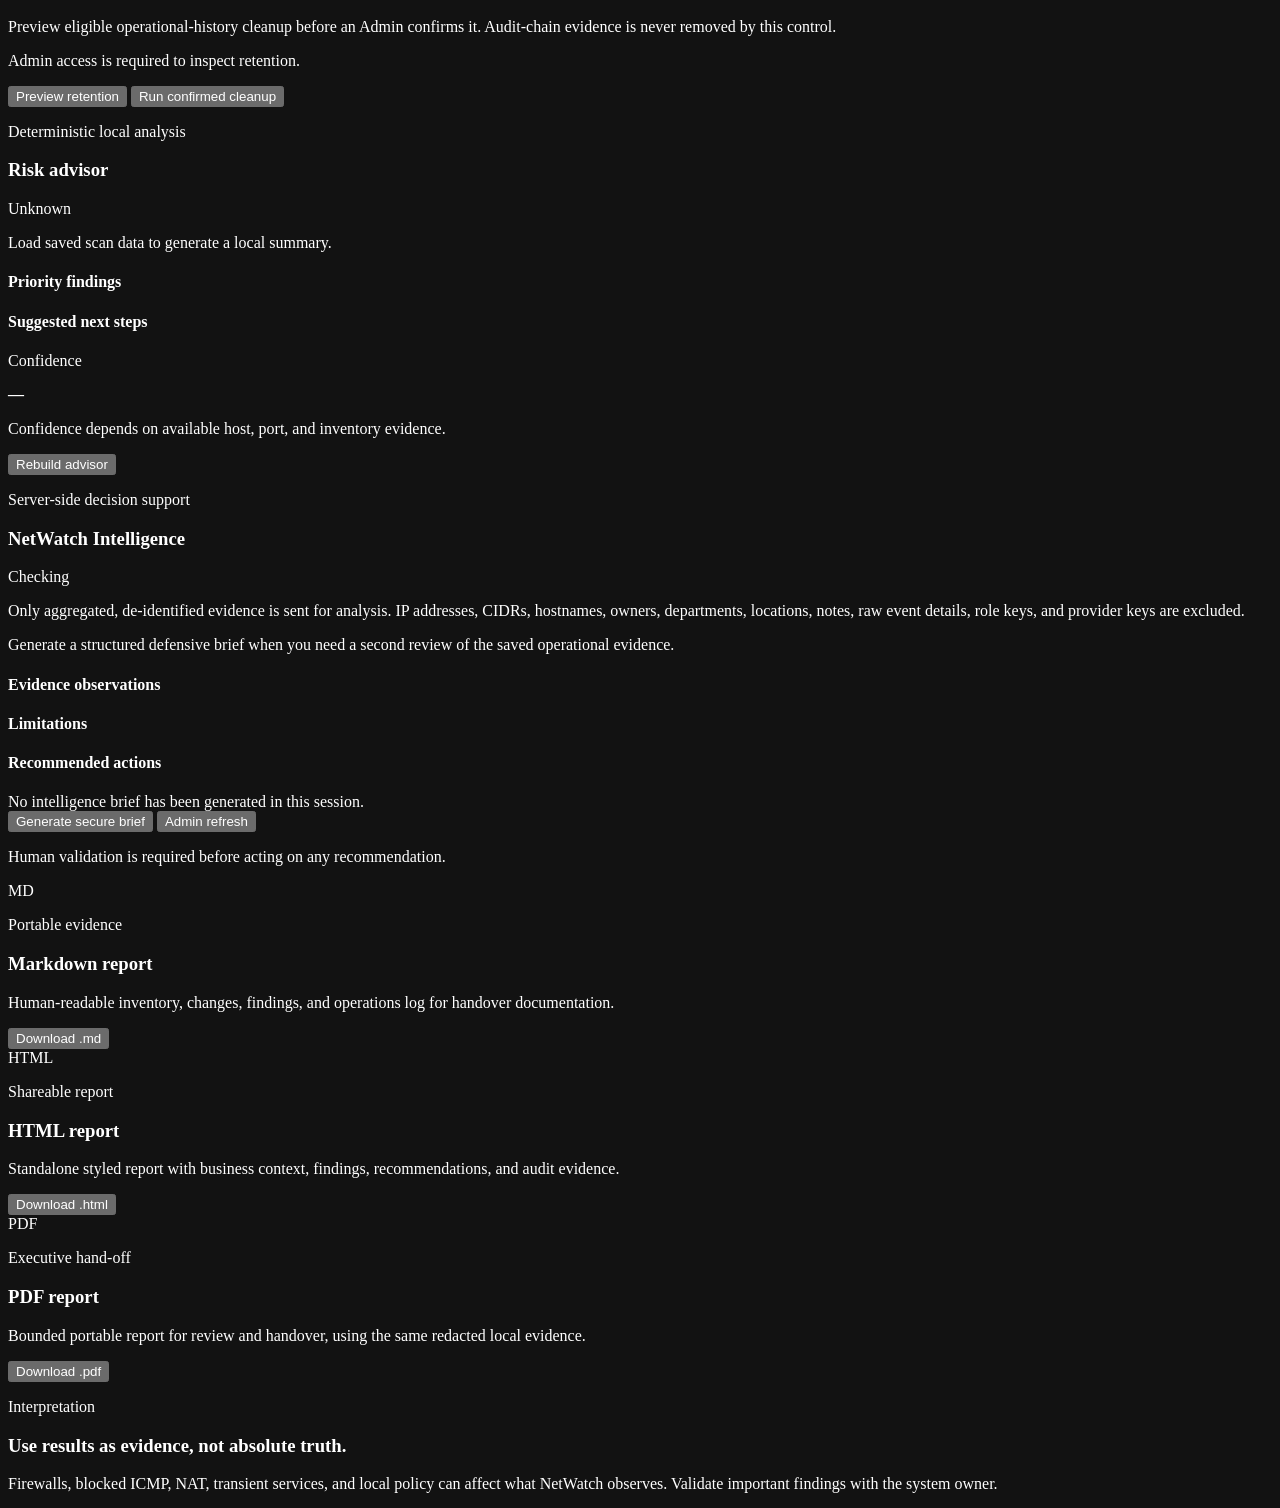
==== commit 3f937261: "feat: add operator reports and retention governance Add bounded PDF reports, Admin-only retention st" ====
--- a/frontend/index.html
+++ b/frontend/index.html
@@ -440,6 +440,19 @@
             <button id="database-backup" class="button primary" type="button">Download database backup</button>
           </div>
         </article>
+
+        <article class="panel backup-panel">
+          <div>
+            <p class="eyebrow">Data lifecycle governance</p>
+            <h3>Retention status</h3>
+            <p class="muted">Preview eligible operational-history cleanup before an Admin confirms it. Audit-chain evidence is never removed by this control.</p>
+            <p id="retention-status" class="form-status">Admin access is required to inspect retention.</p>
+          </div>
+          <div class="button-row">
+            <button id="retention-refresh" class="button ghost" type="button">Preview retention</button>
+            <button id="retention-cleanup" class="button primary" type="button">Run confirmed cleanup</button>
+          </div>
+        </article>
       </section>
 
       <section id="view-advisor" class="view">
@@ -497,6 +510,7 @@
         <div class="report-grid">
           <article class="panel report-card"><div class="file-icon">MD</div><div><p class="eyebrow">Portable evidence</p><h3>Markdown report</h3><p class="muted">Human-readable inventory, changes, findings, and operations log for handover documentation.</p></div><button data-report="markdown" class="button primary">Download .md</button></article>
           <article class="panel report-card"><div class="file-icon">HTML</div><div><p class="eyebrow">Shareable report</p><h3>HTML report</h3><p class="muted">Standalone styled report with business context, findings, recommendations, and audit evidence.</p></div><button data-report="html" class="button primary">Download .html</button></article>
+          <article class="panel report-card"><div class="file-icon">PDF</div><div><p class="eyebrow">Executive hand-off</p><h3>PDF report</h3><p class="muted">Bounded portable report for review and handover, using the same redacted local evidence.</p></div><button data-report="pdf" class="button primary">Download .pdf</button></article>
         </div>
         <article class="panel safety-note"><p class="eyebrow">Interpretation</p><h3>Use results as evidence, not absolute truth.</h3><p>Firewalls, blocked ICMP, NAT, transient services, and local policy can affect what NetWatch observes. Validate important findings with the system owner.</p></article>
       </section>
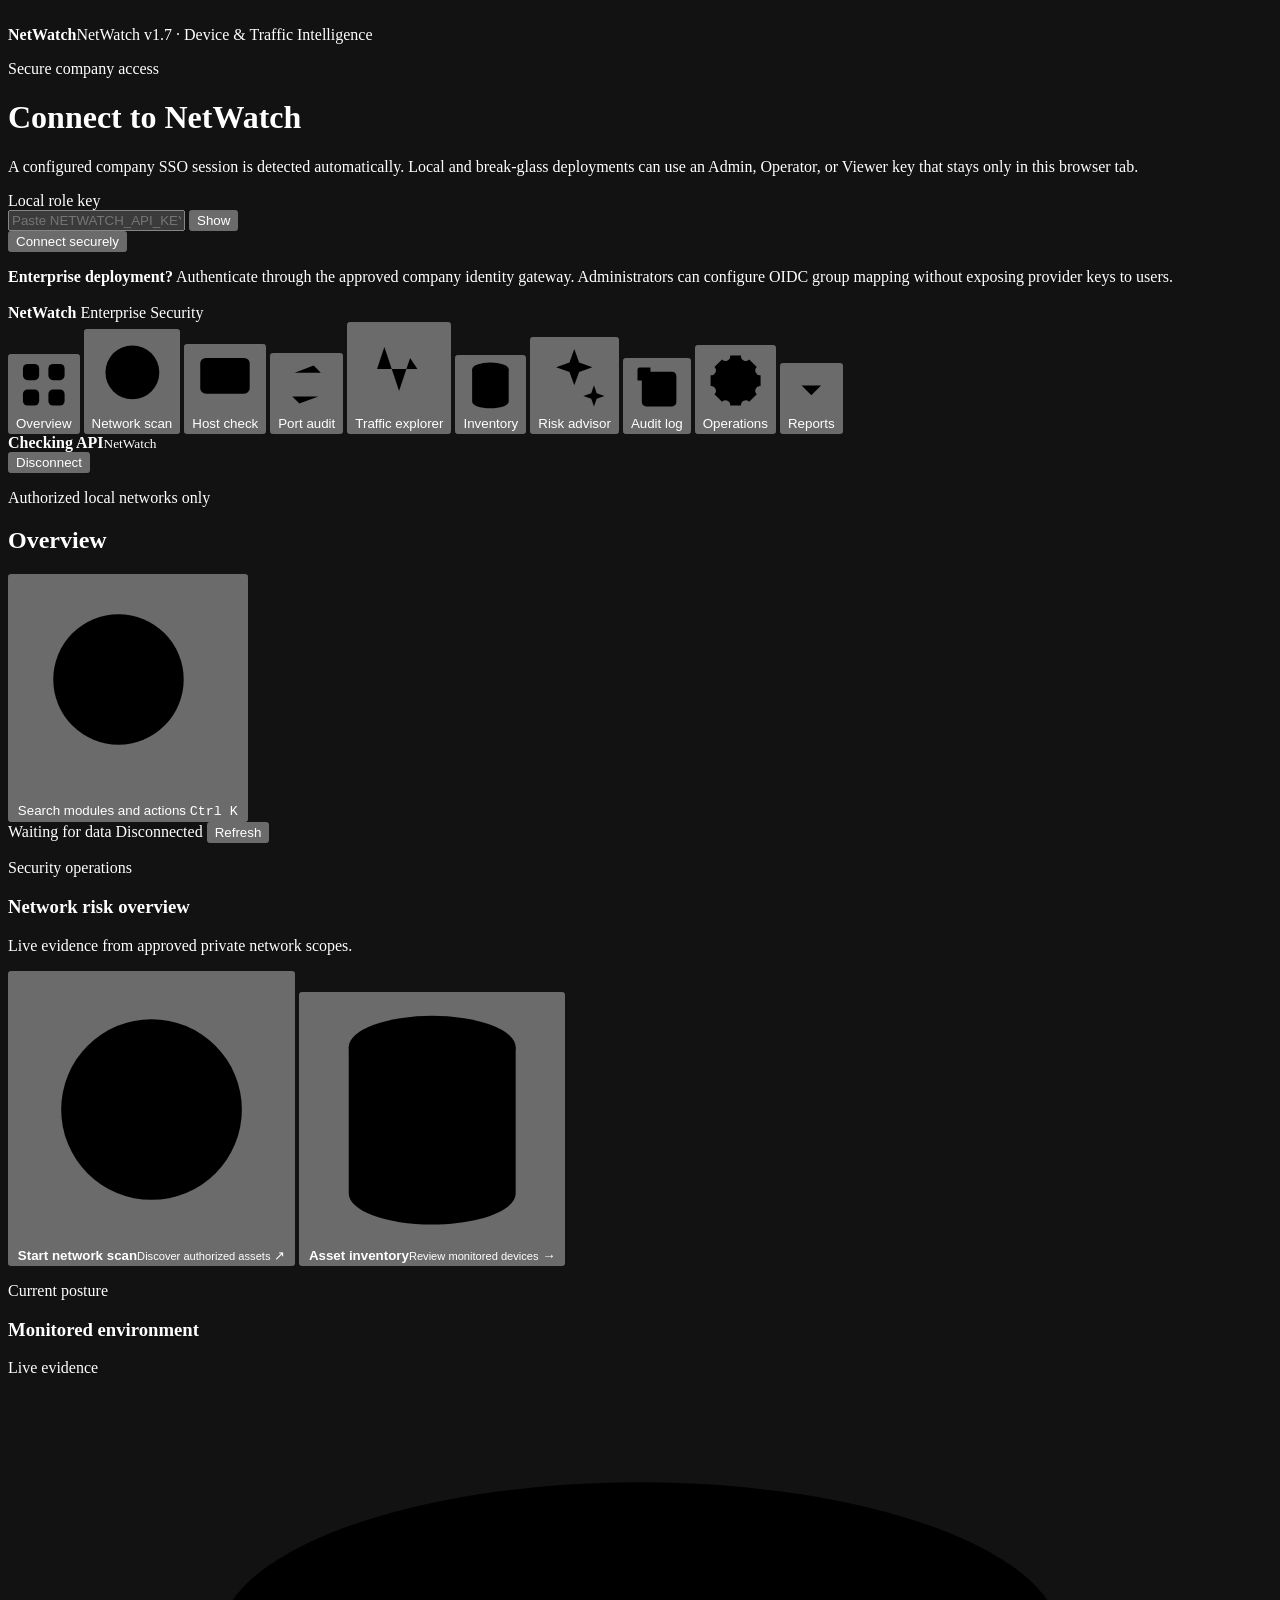
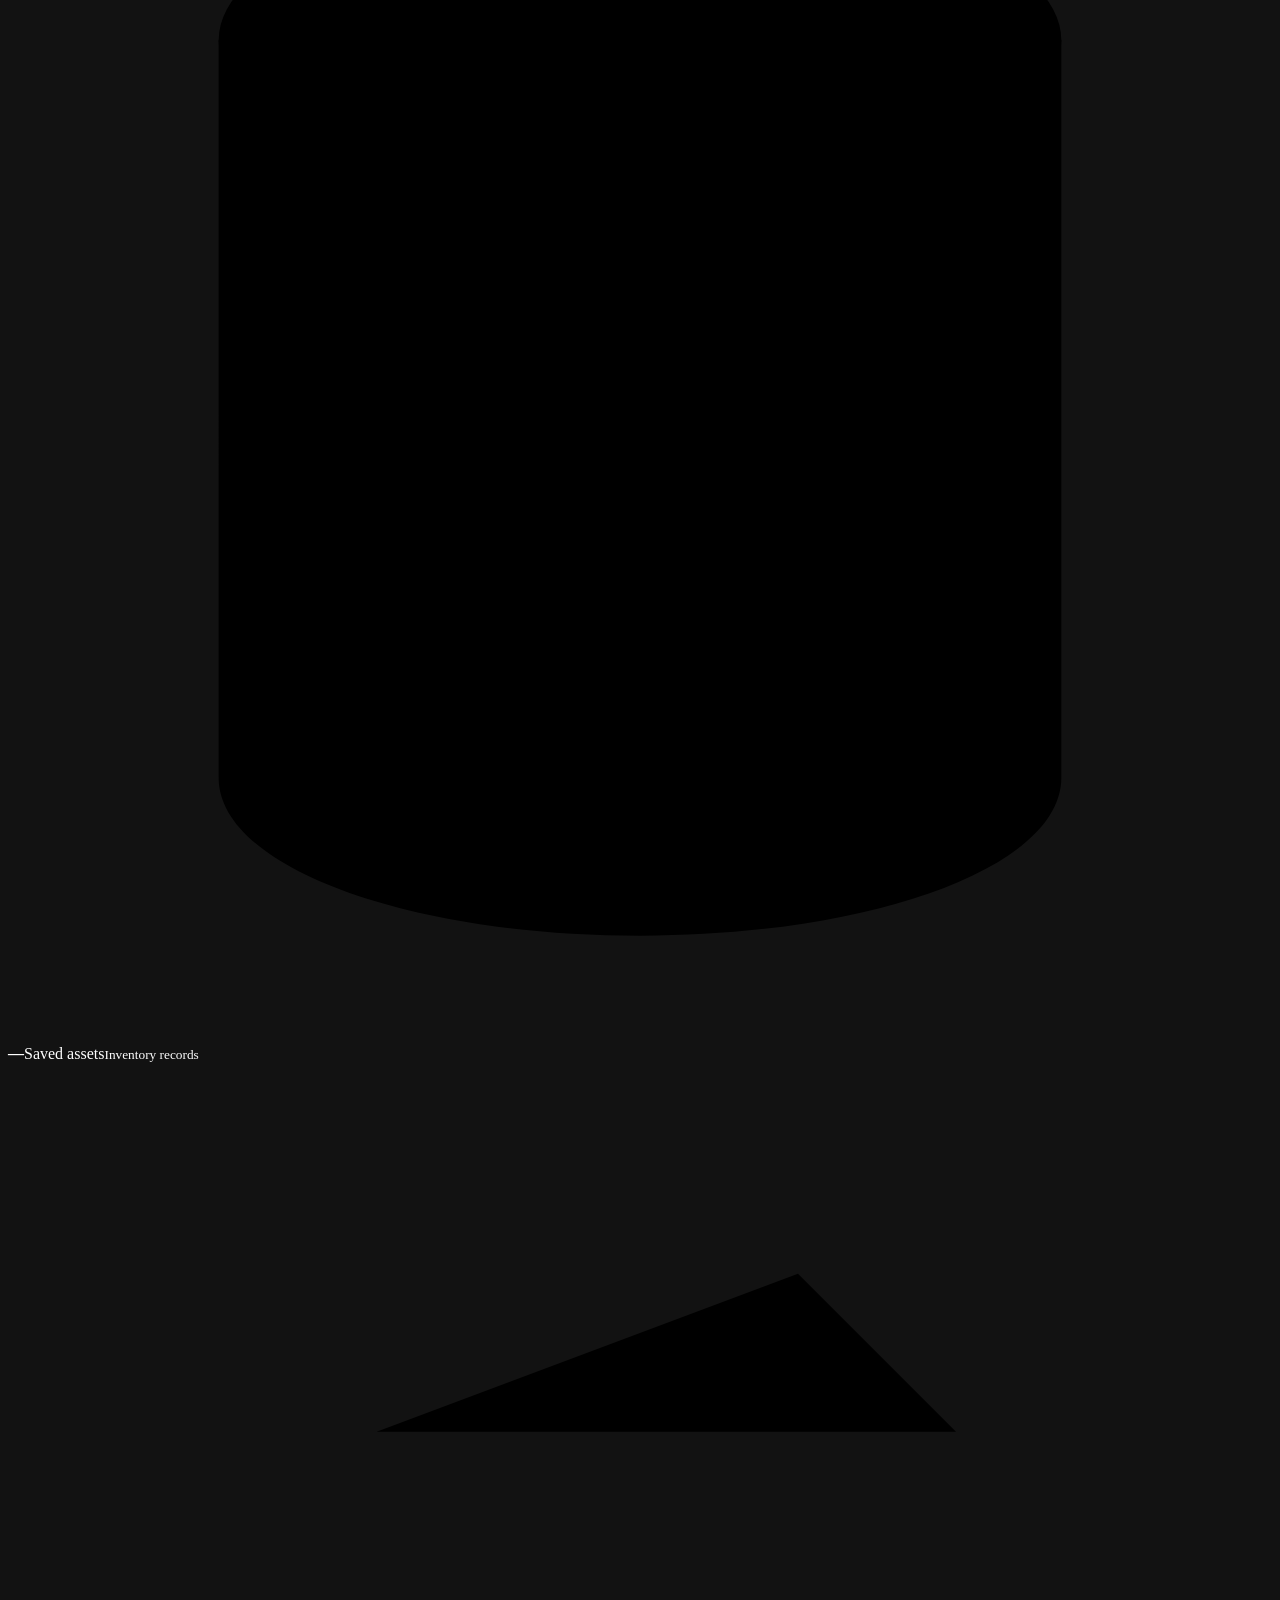
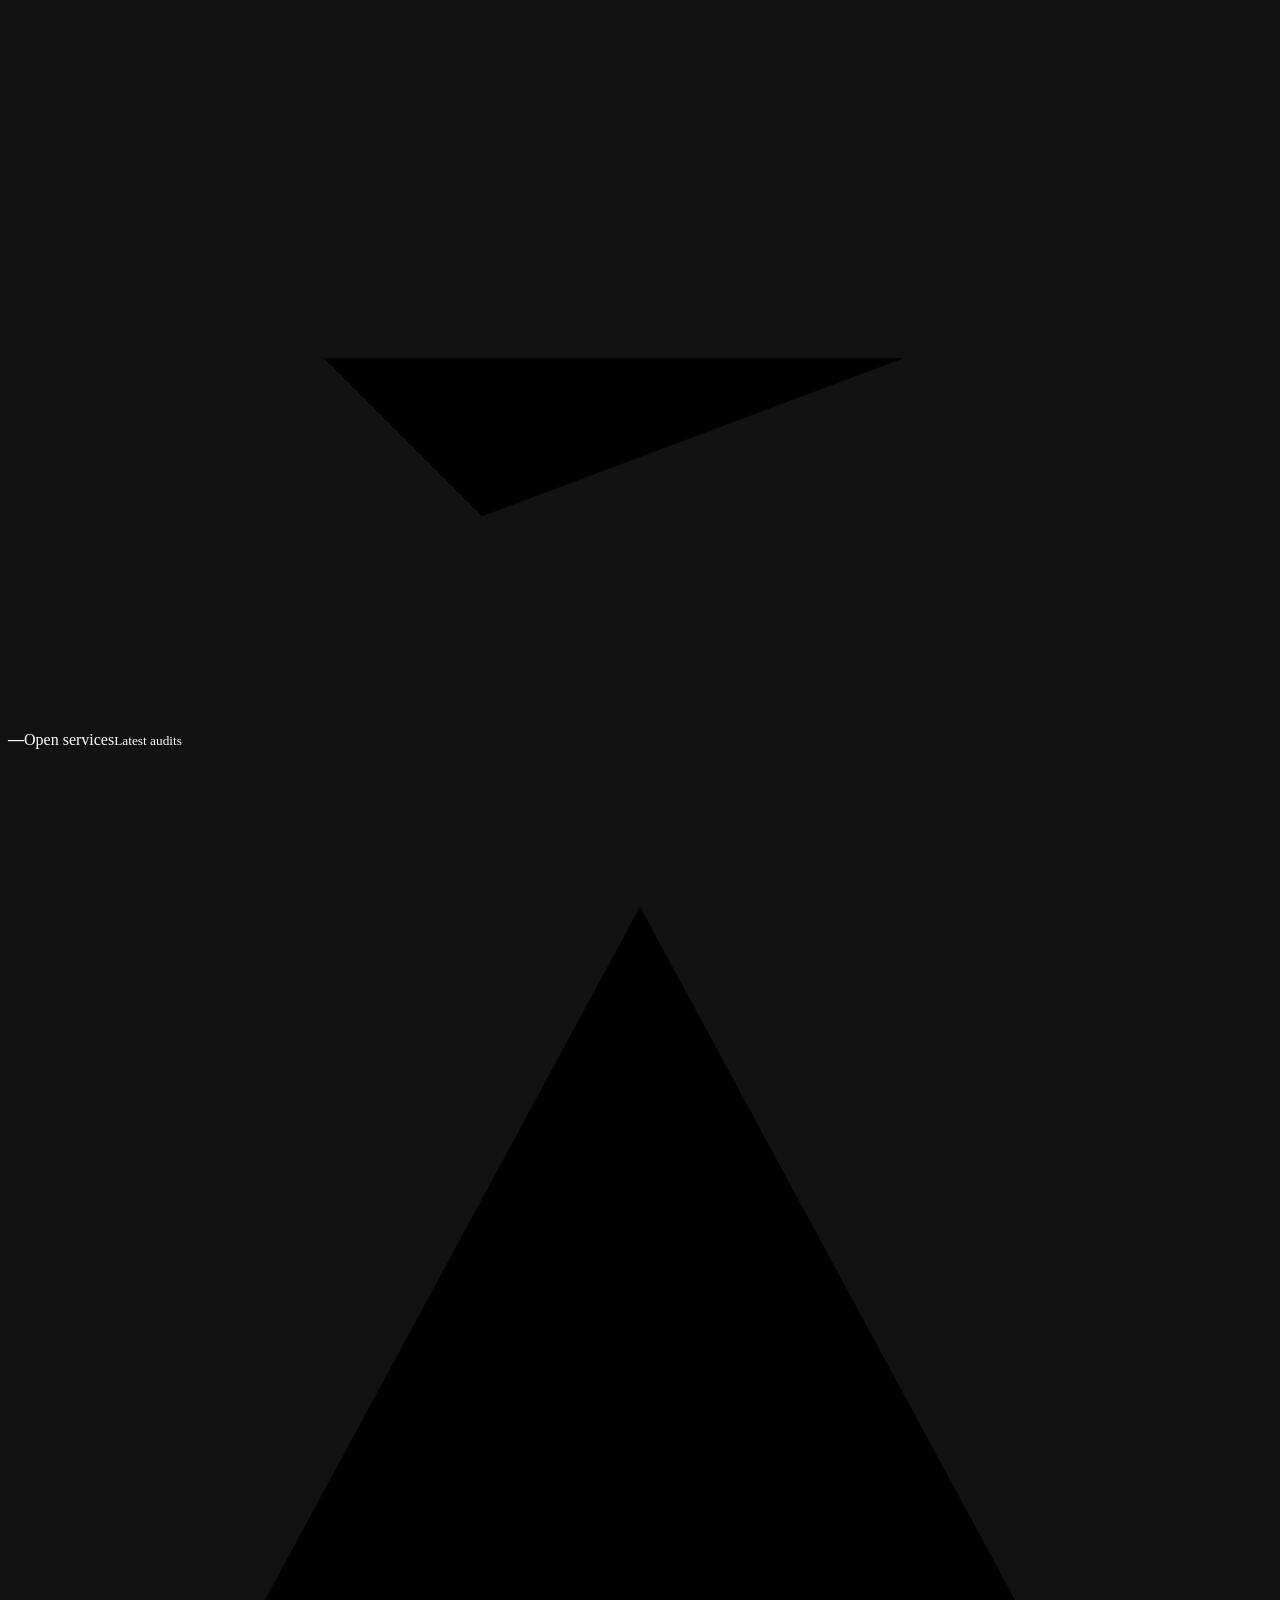
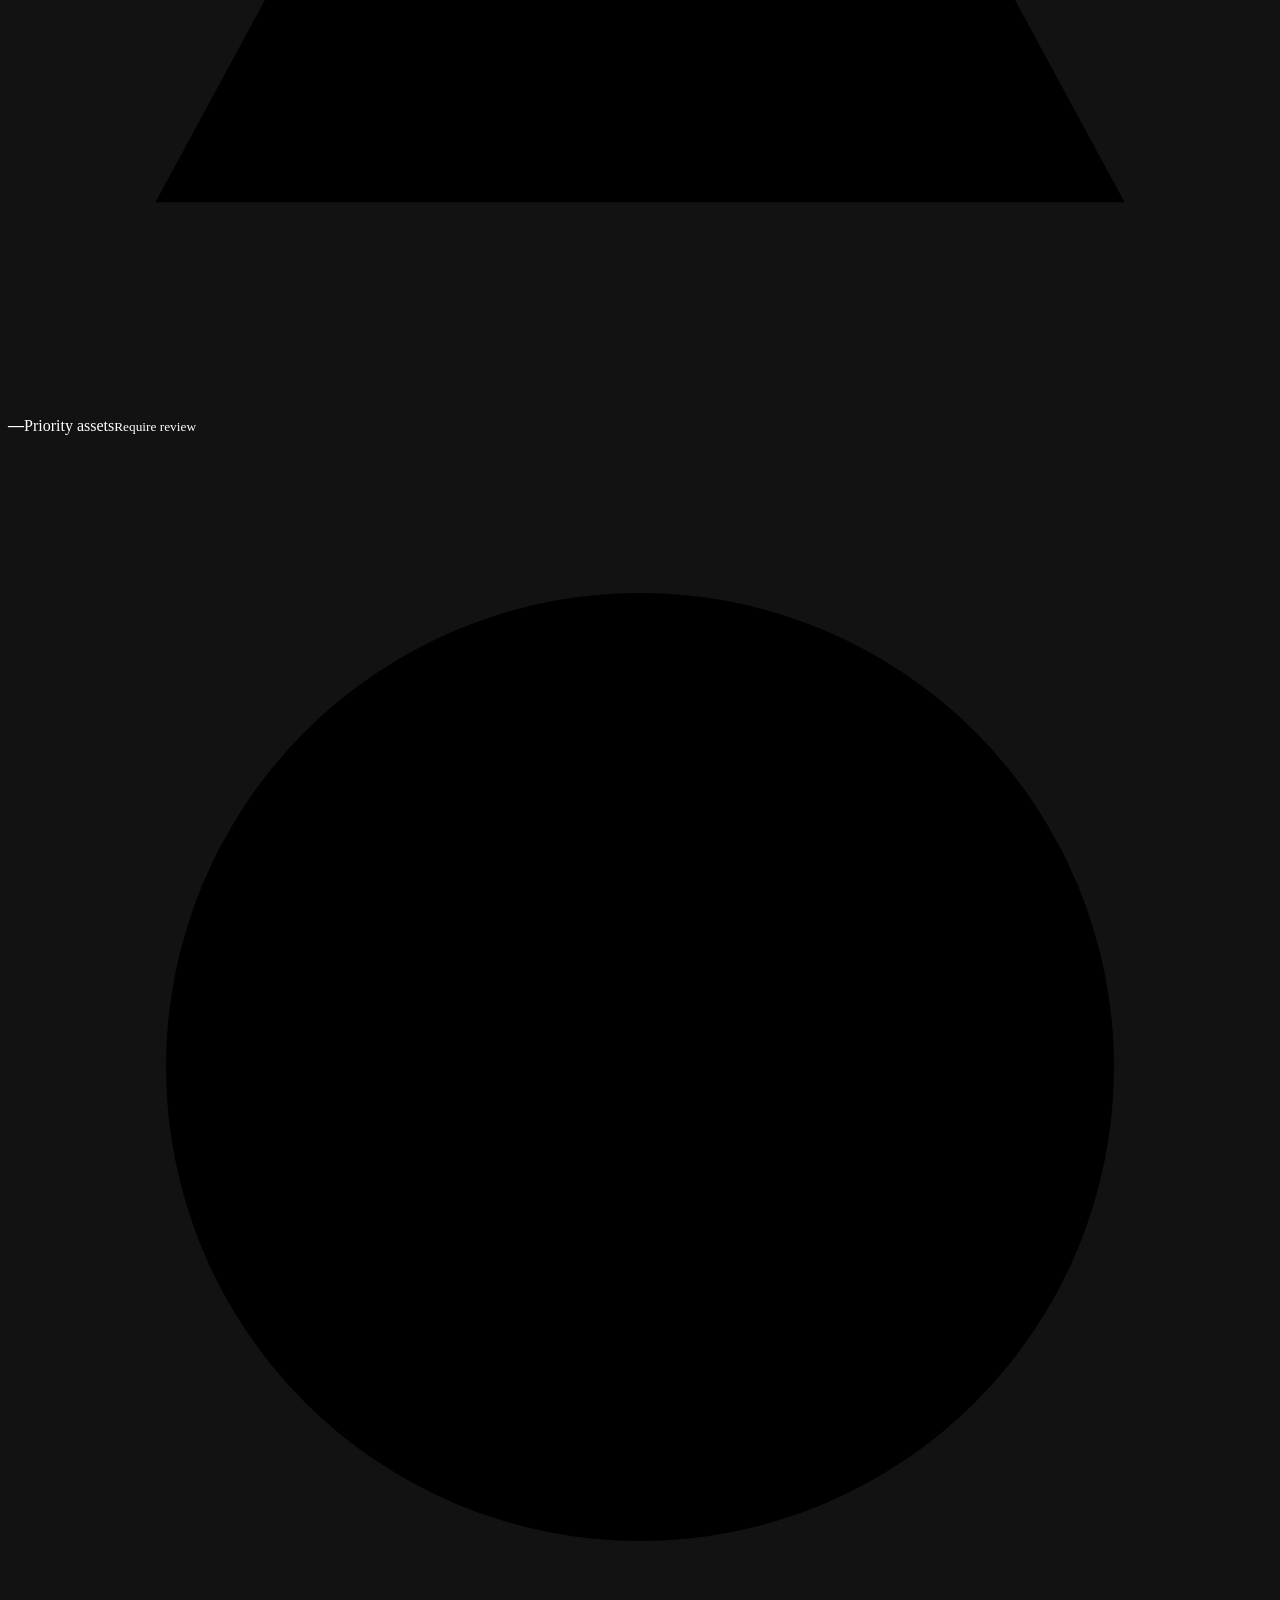
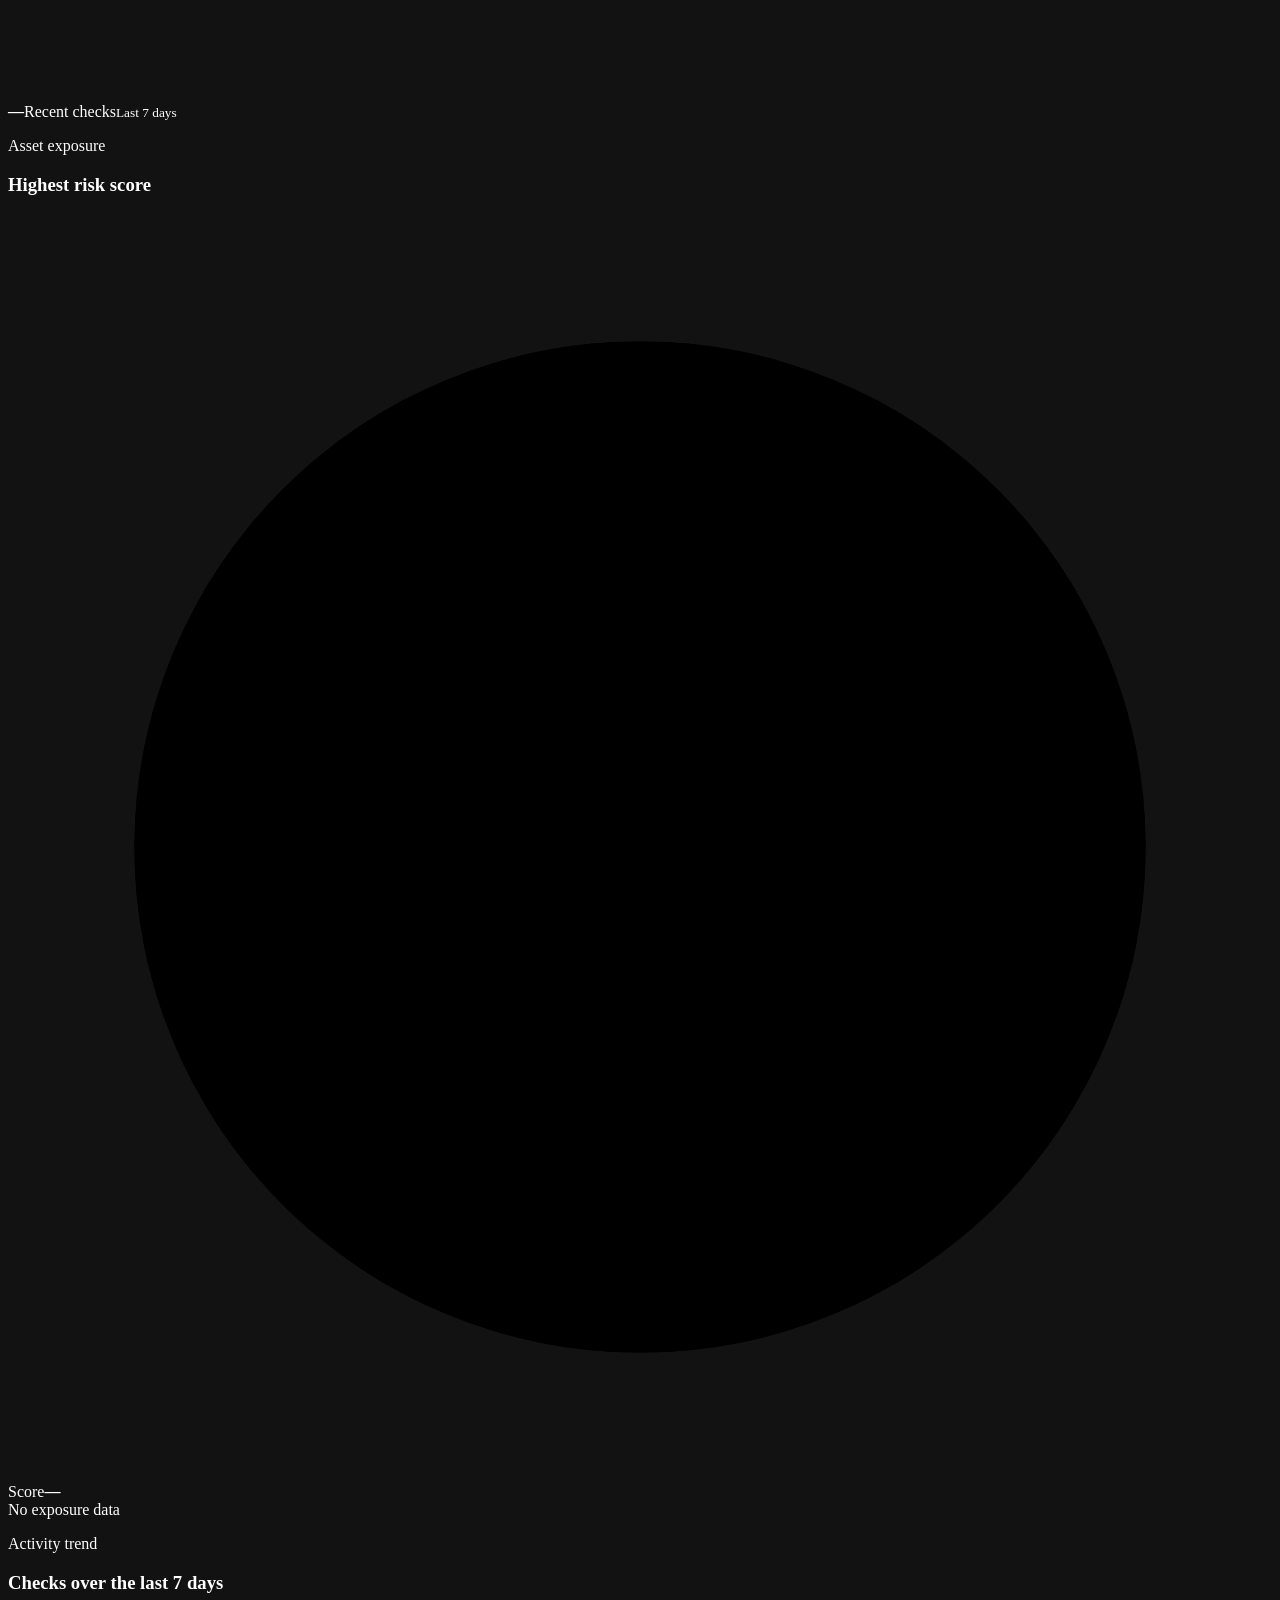
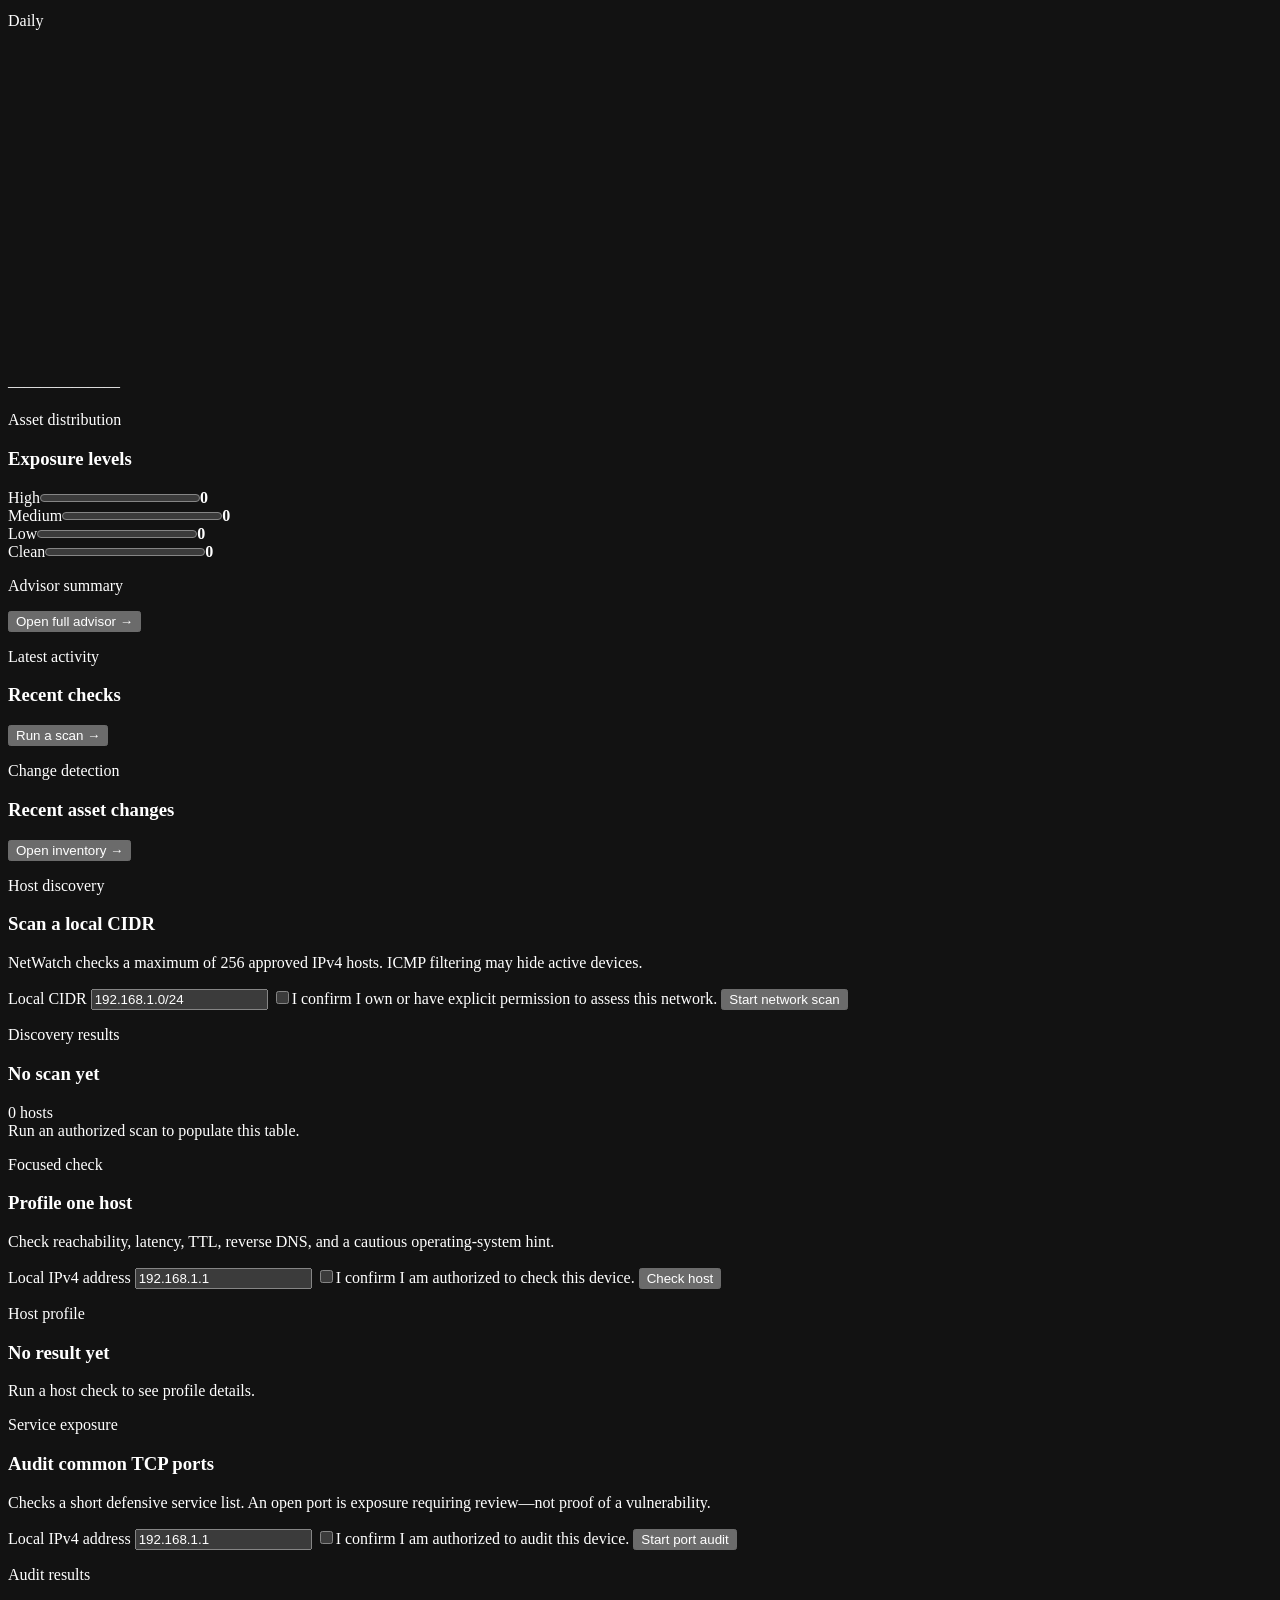
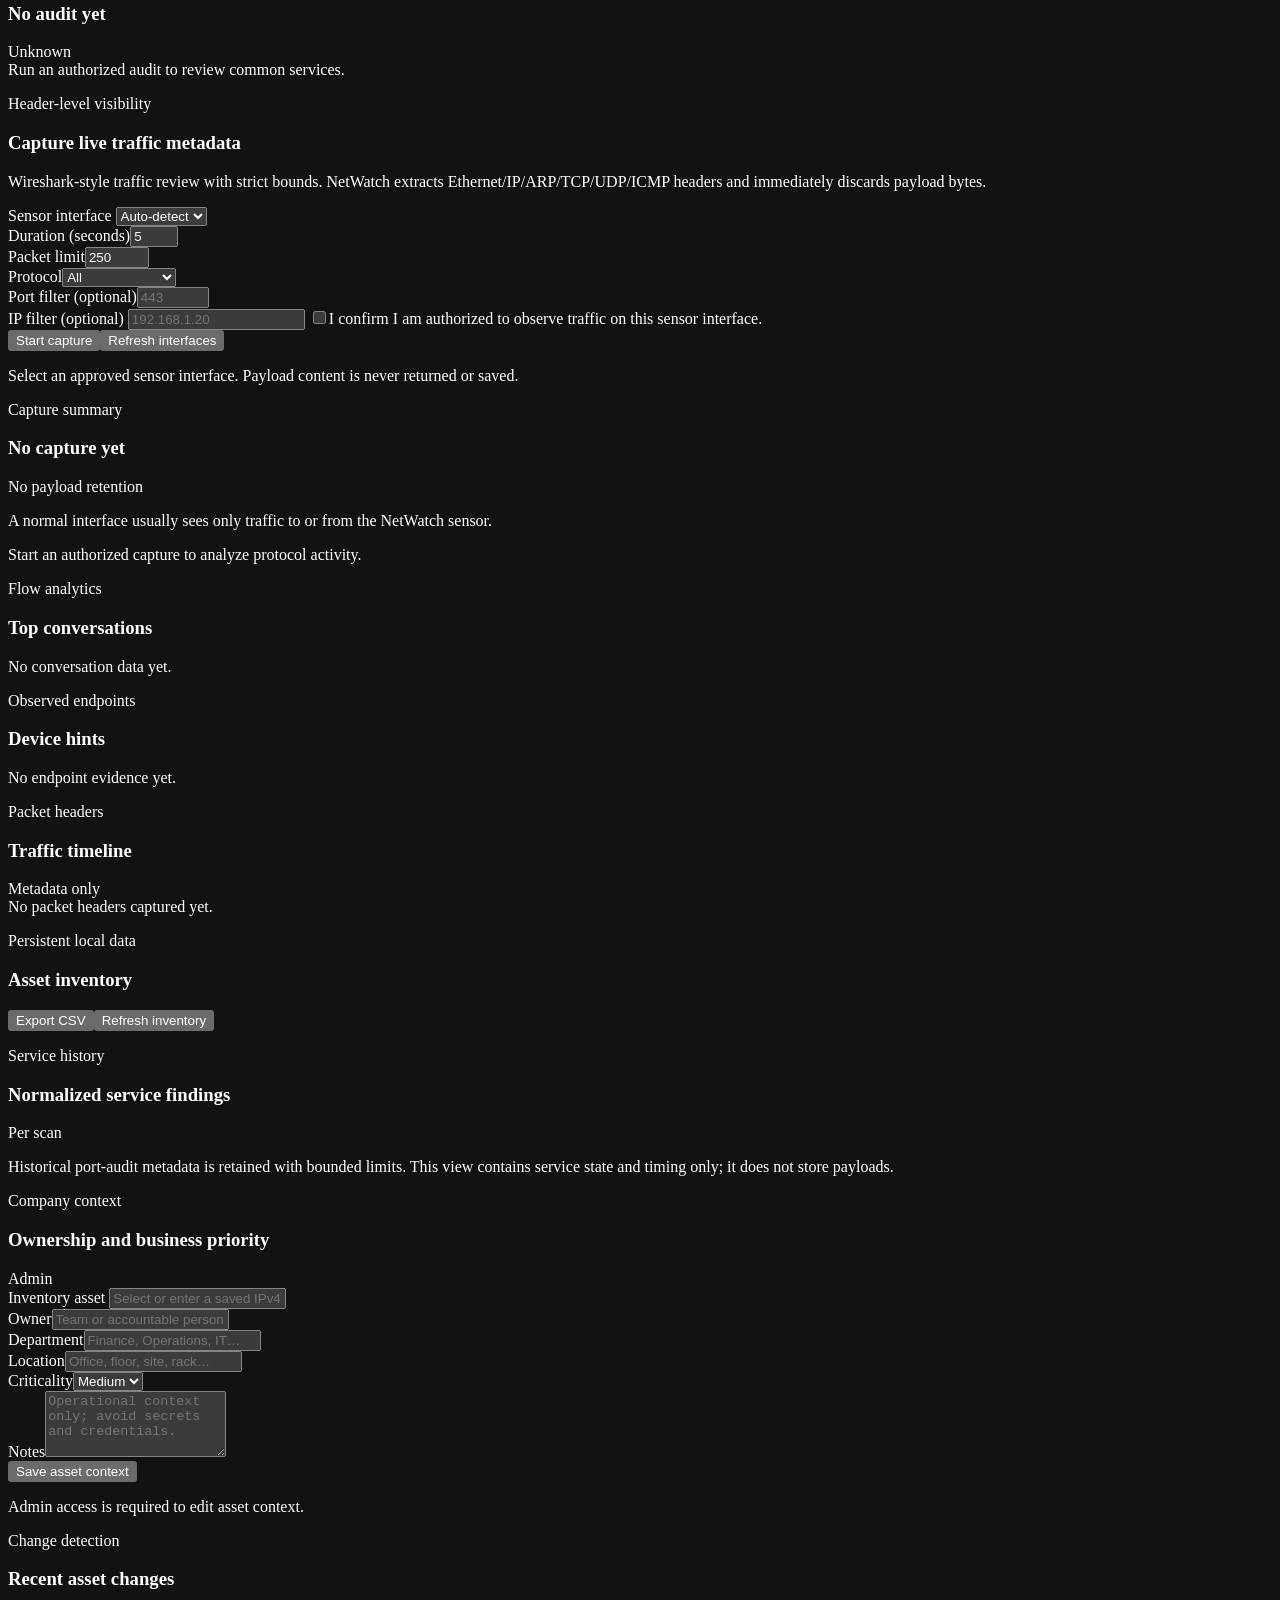
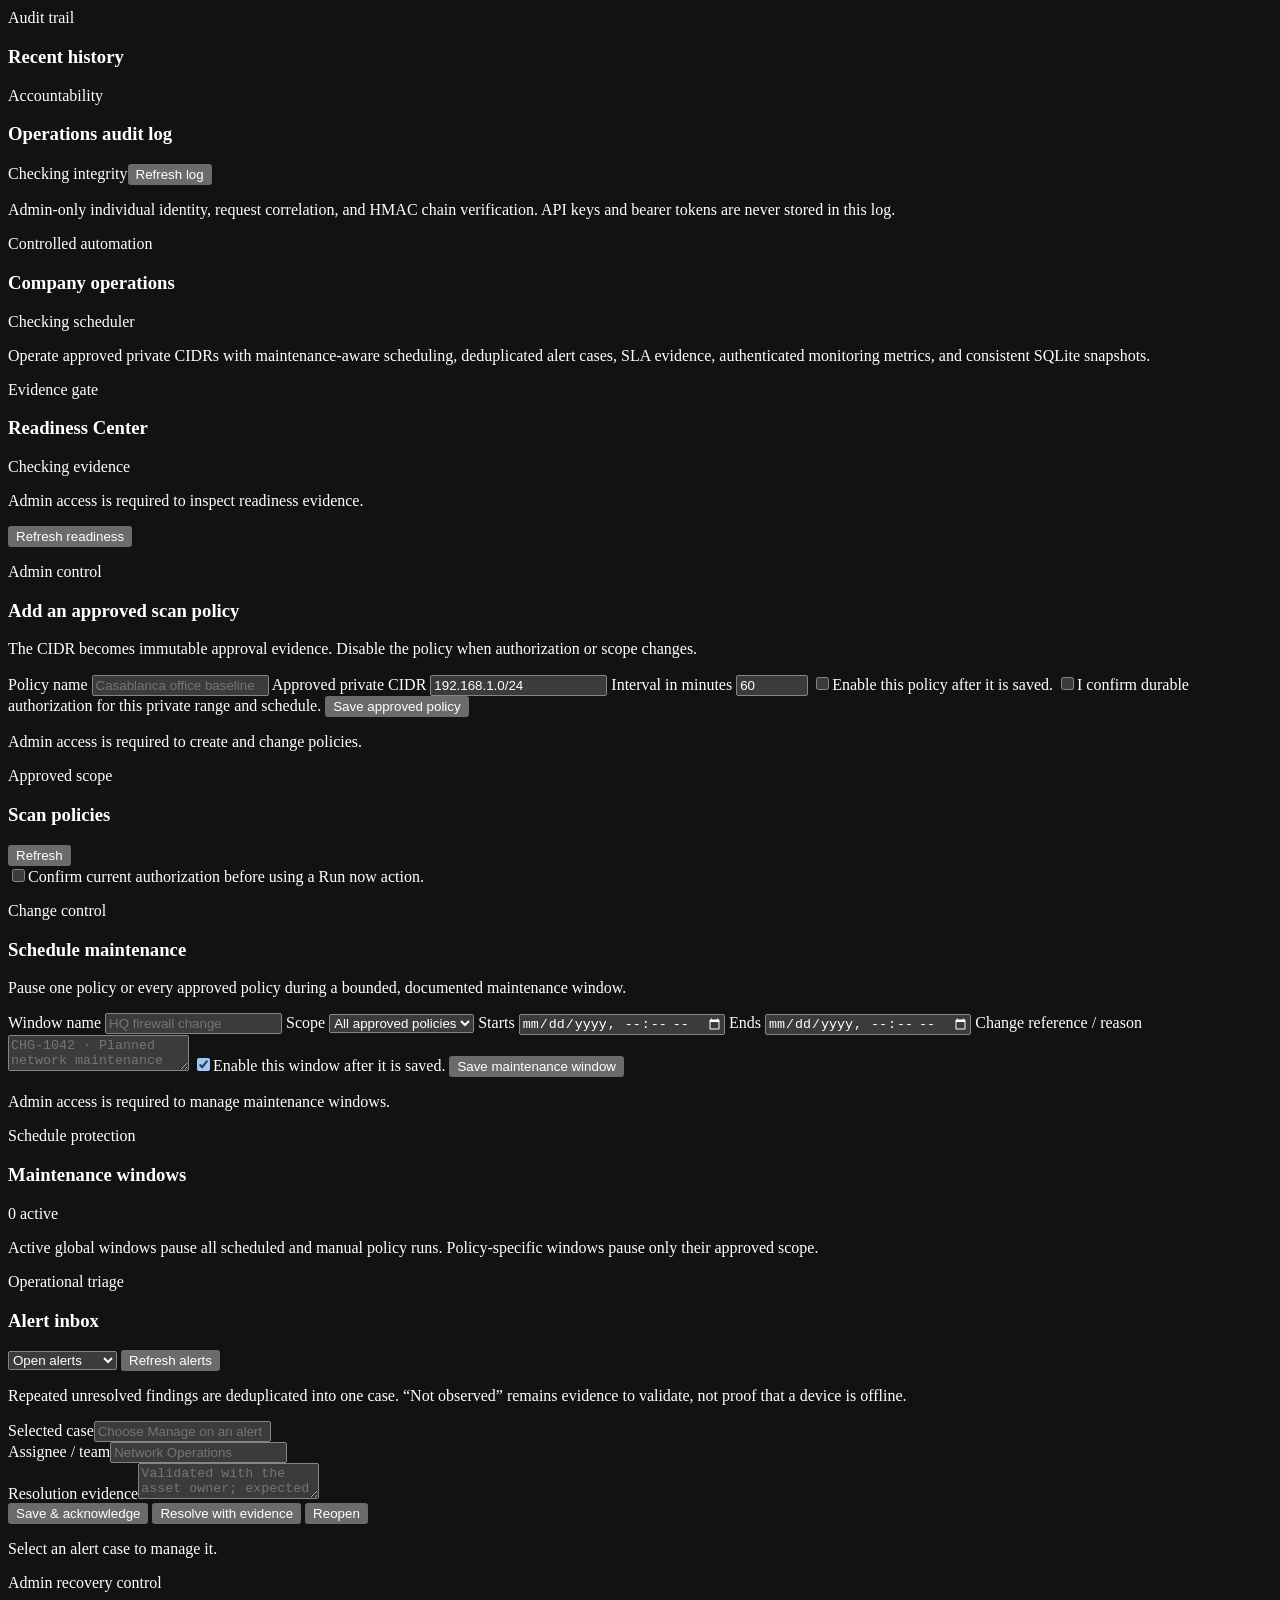
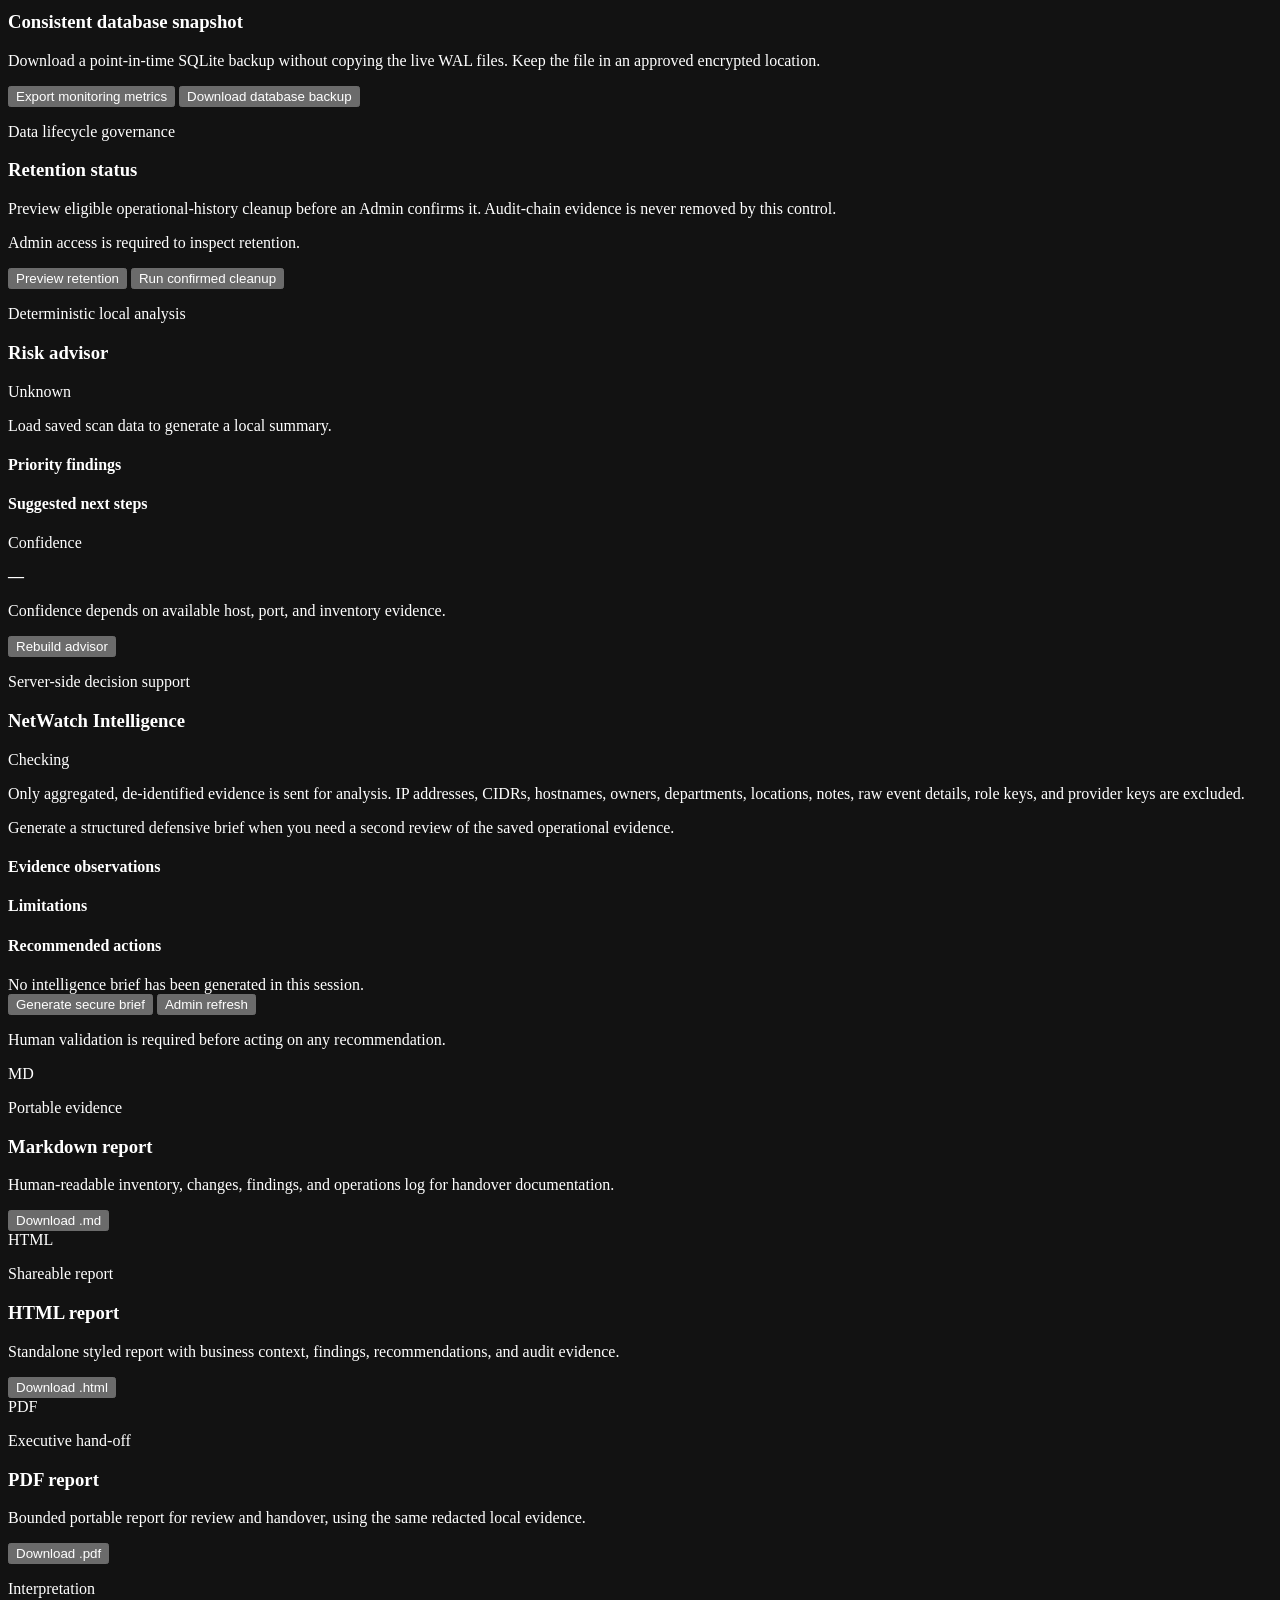
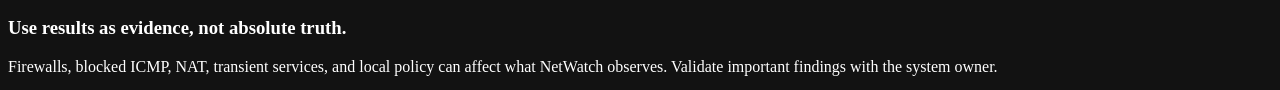
==== commit 4bee7bbc: "feat: add evidence-gated readiness center Expose Admin-only Track A and Track B readiness status, bl" ====
--- a/frontend/index.html
+++ b/frontend/index.html
@@ -351,6 +351,16 @@
           <div id="operations-metrics" class="mini-metrics"></div>
         </article>
 
+        <article class="panel readiness-panel">
+          <div class="panel-head">
+            <div><p class="eyebrow">Evidence gate</p><h3>Readiness Center</h3></div>
+            <span id="readiness-state" class="risk-badge neutral">Checking evidence</span>
+          </div>
+          <p id="readiness-summary" class="muted">Admin access is required to inspect readiness evidence.</p>
+          <div id="readiness-metrics" class="mini-metrics"></div>
+          <button id="readiness-refresh" class="button ghost" type="button">Refresh readiness</button>
+        </article>
+
         <div class="content-grid form-layout operations-layout">
           <form id="policy-form" class="panel form-panel">
             <p class="eyebrow">Admin control</p><h3>Add an approved scan policy</h3>
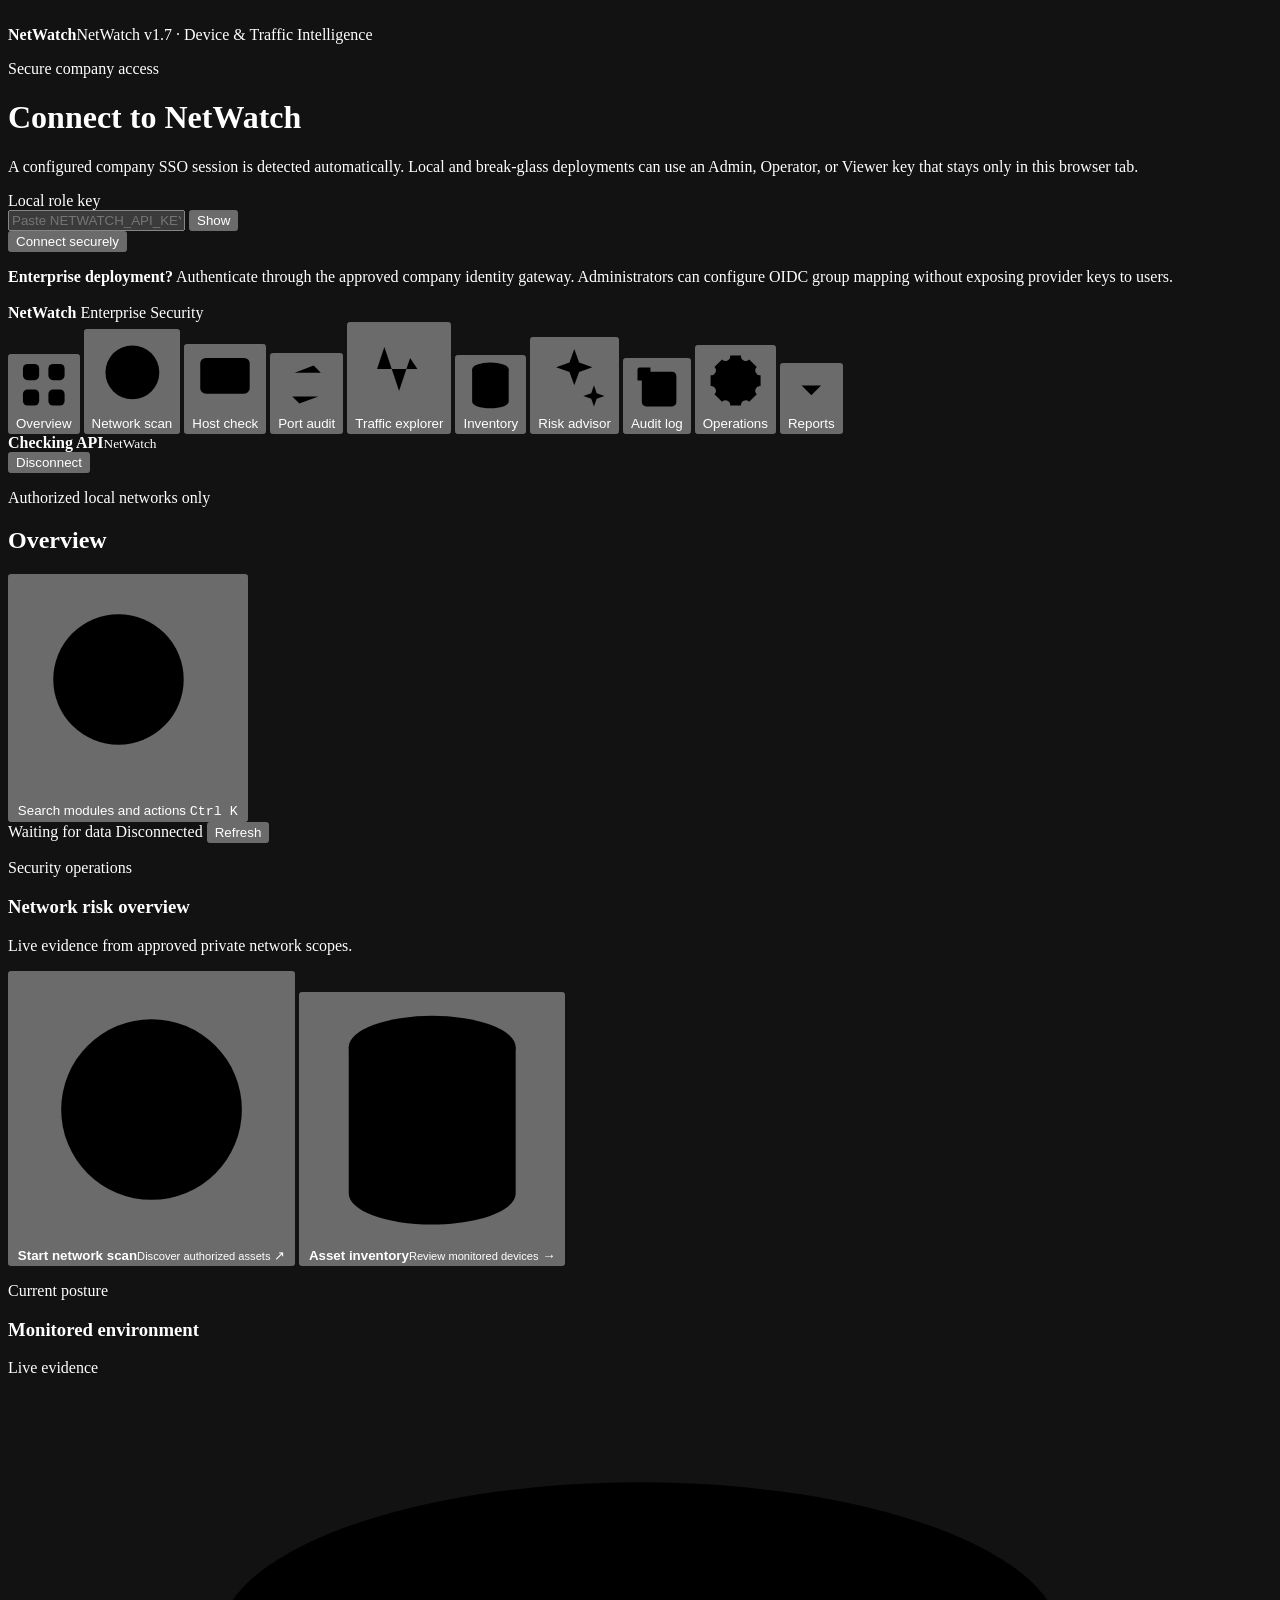
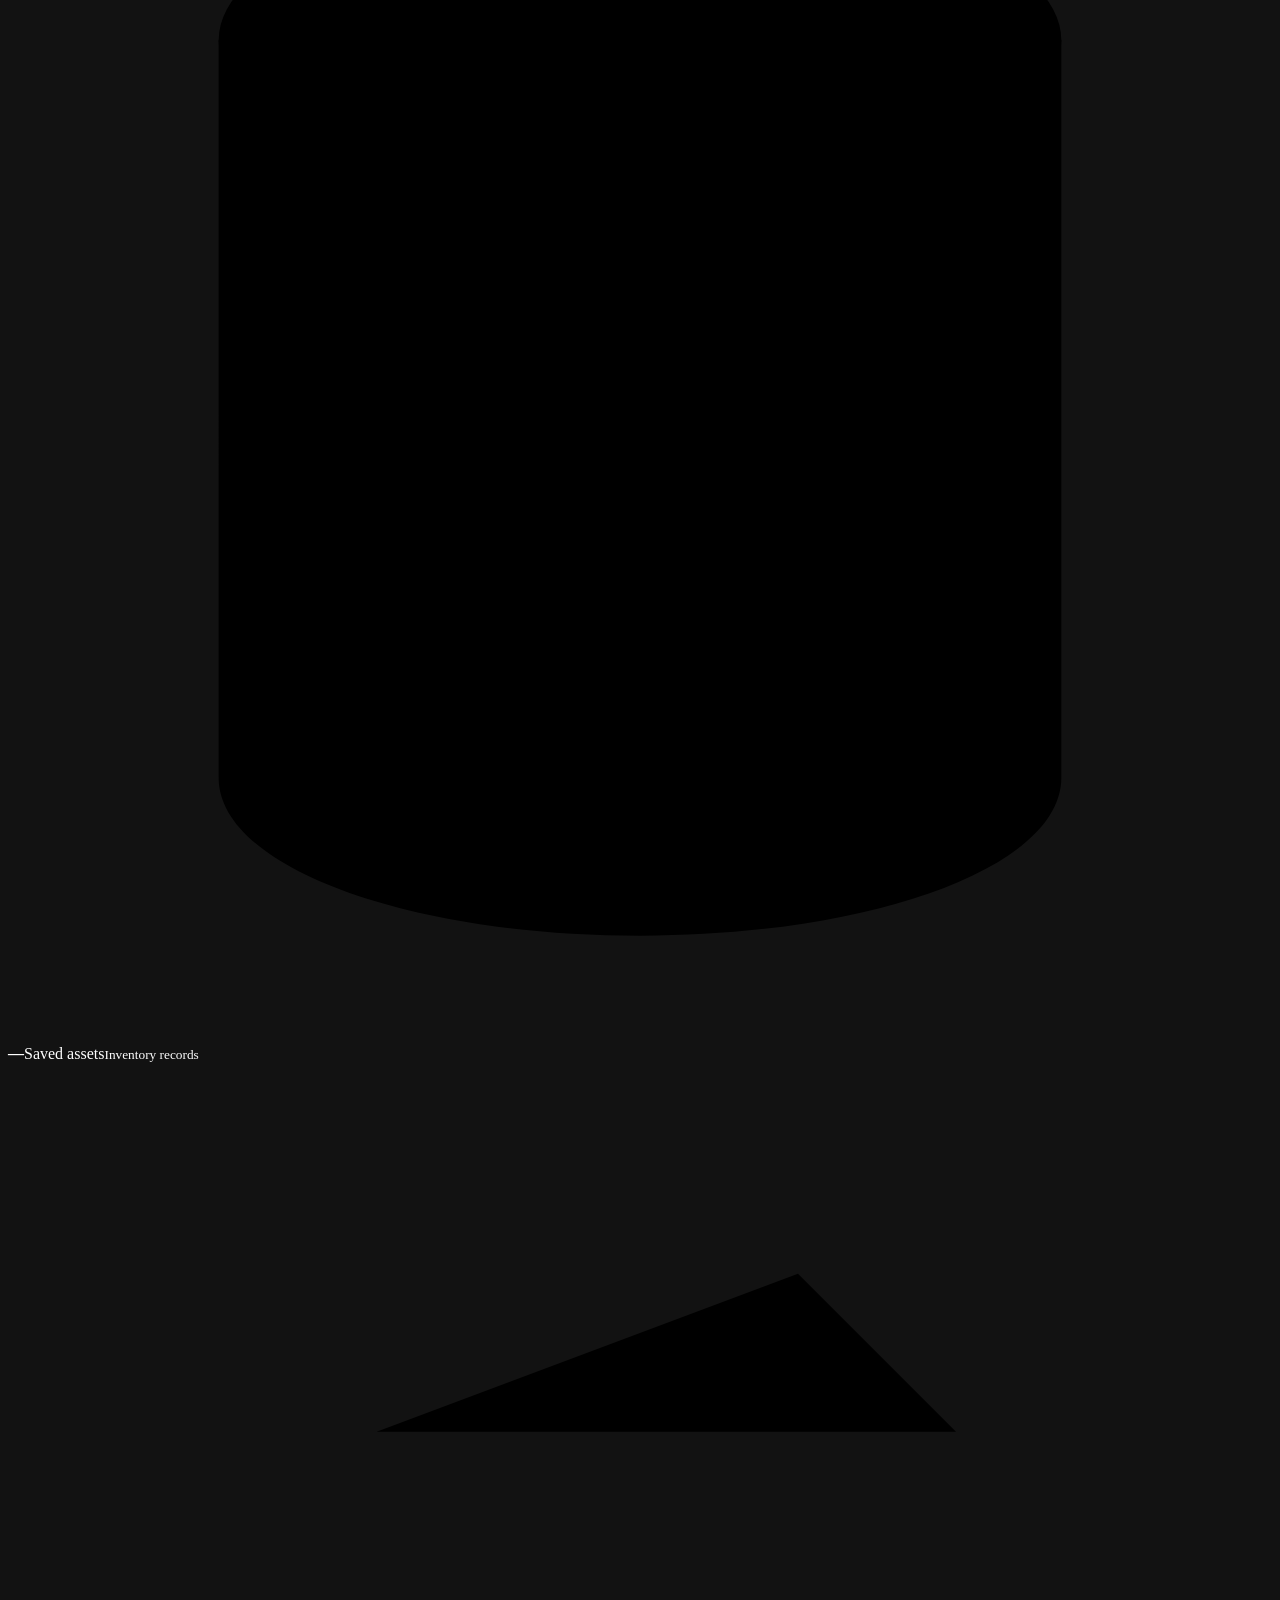
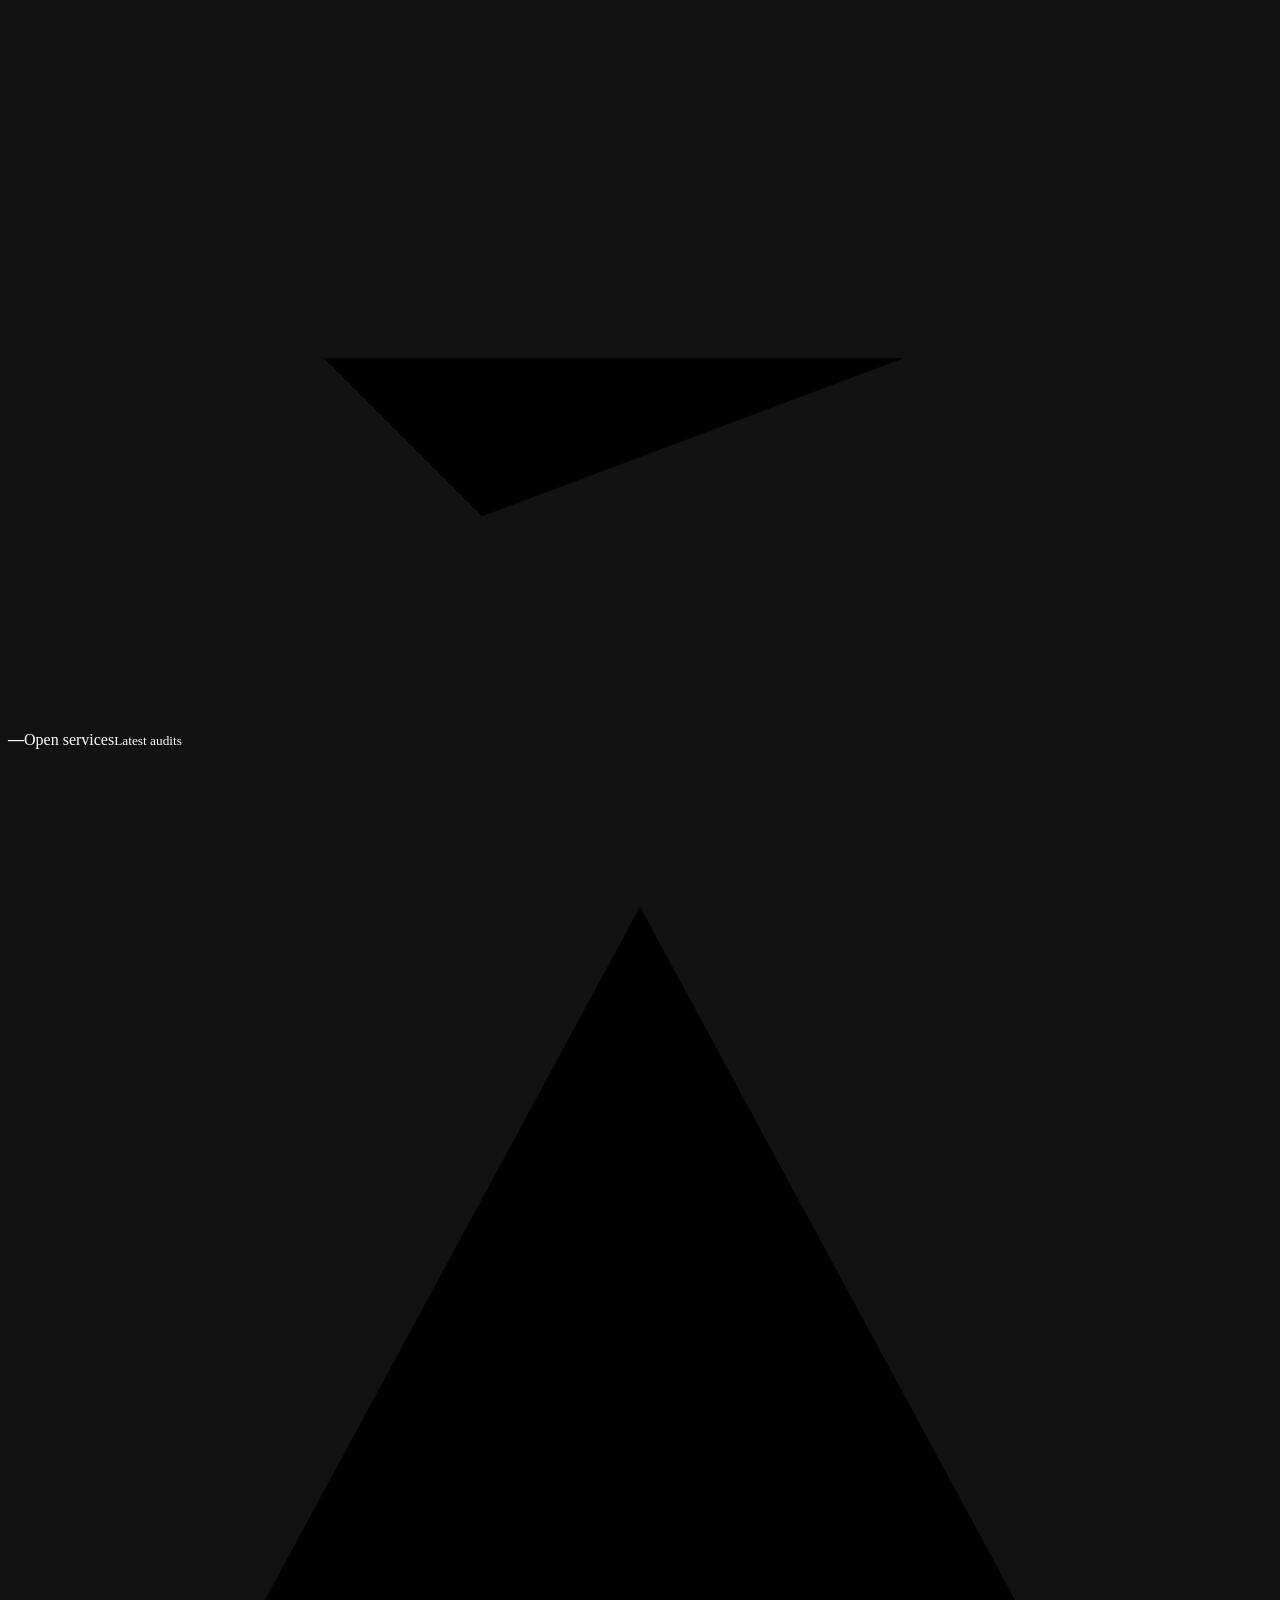
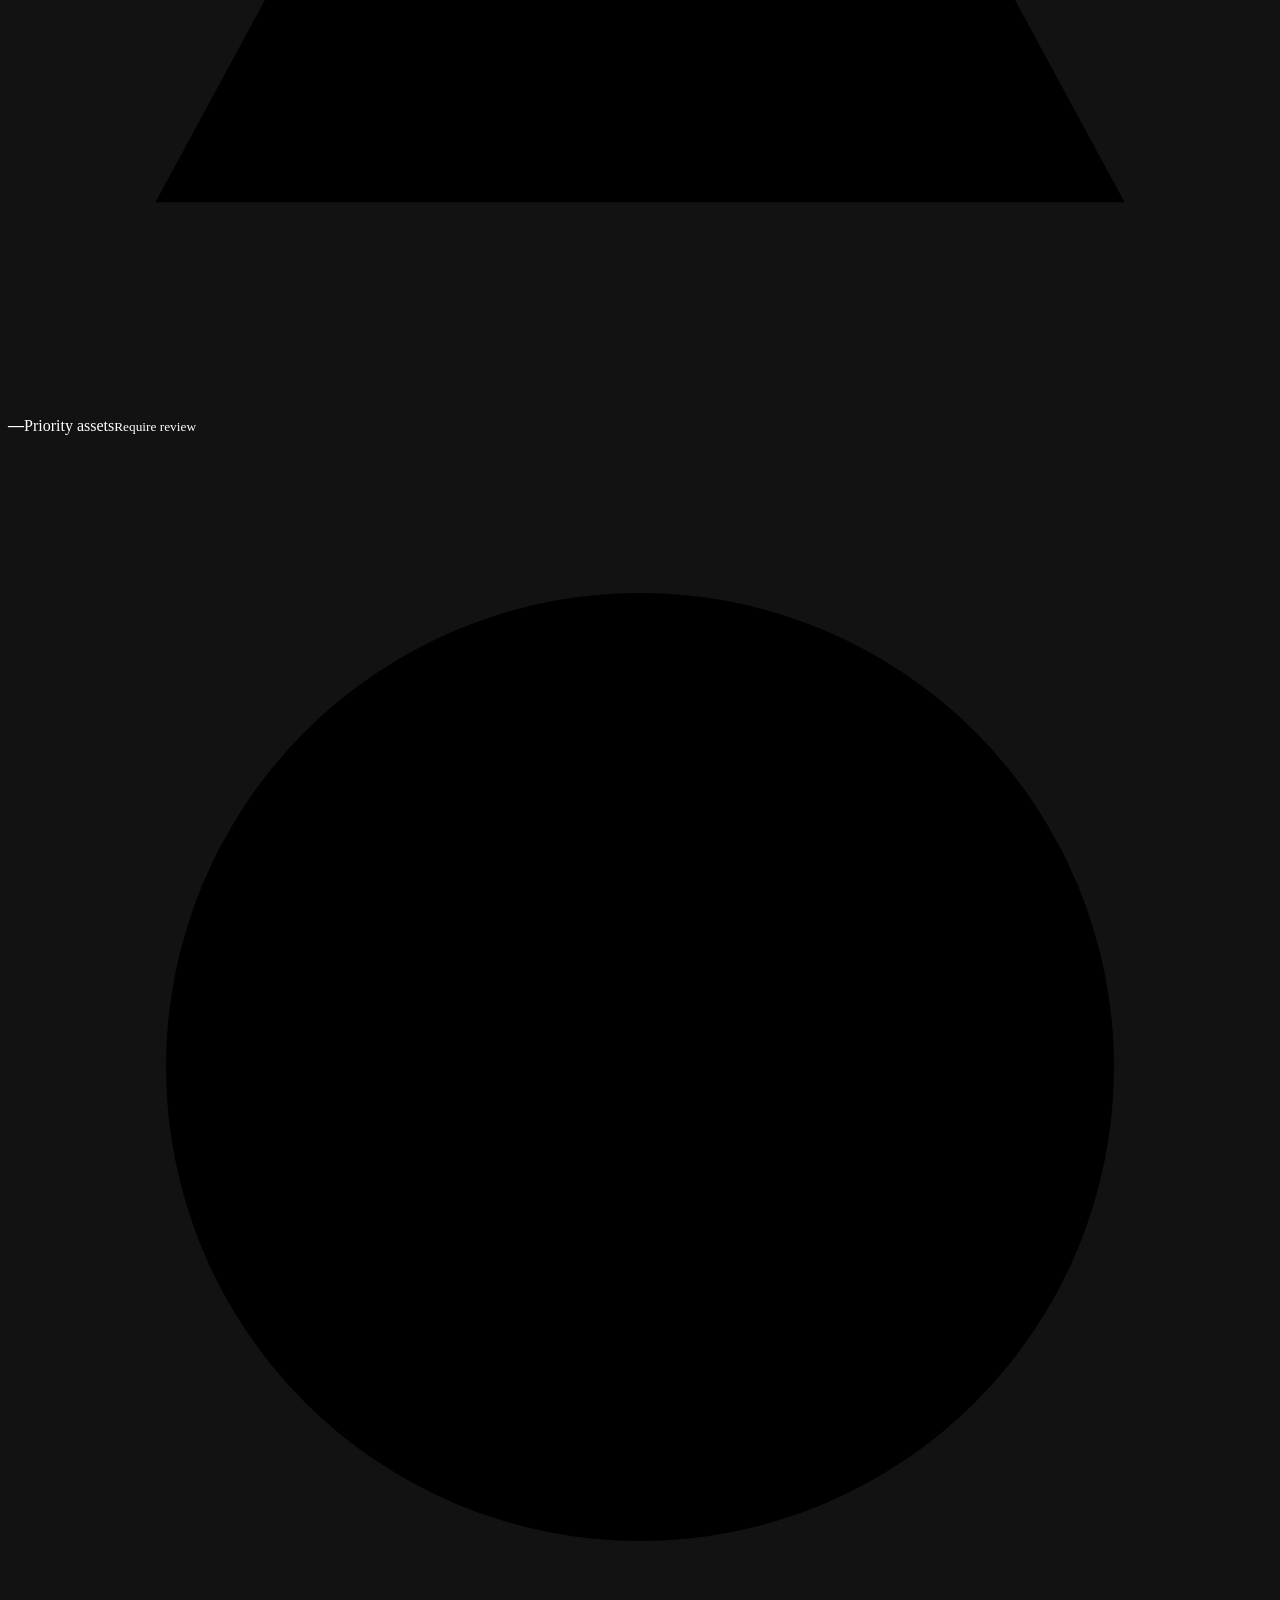
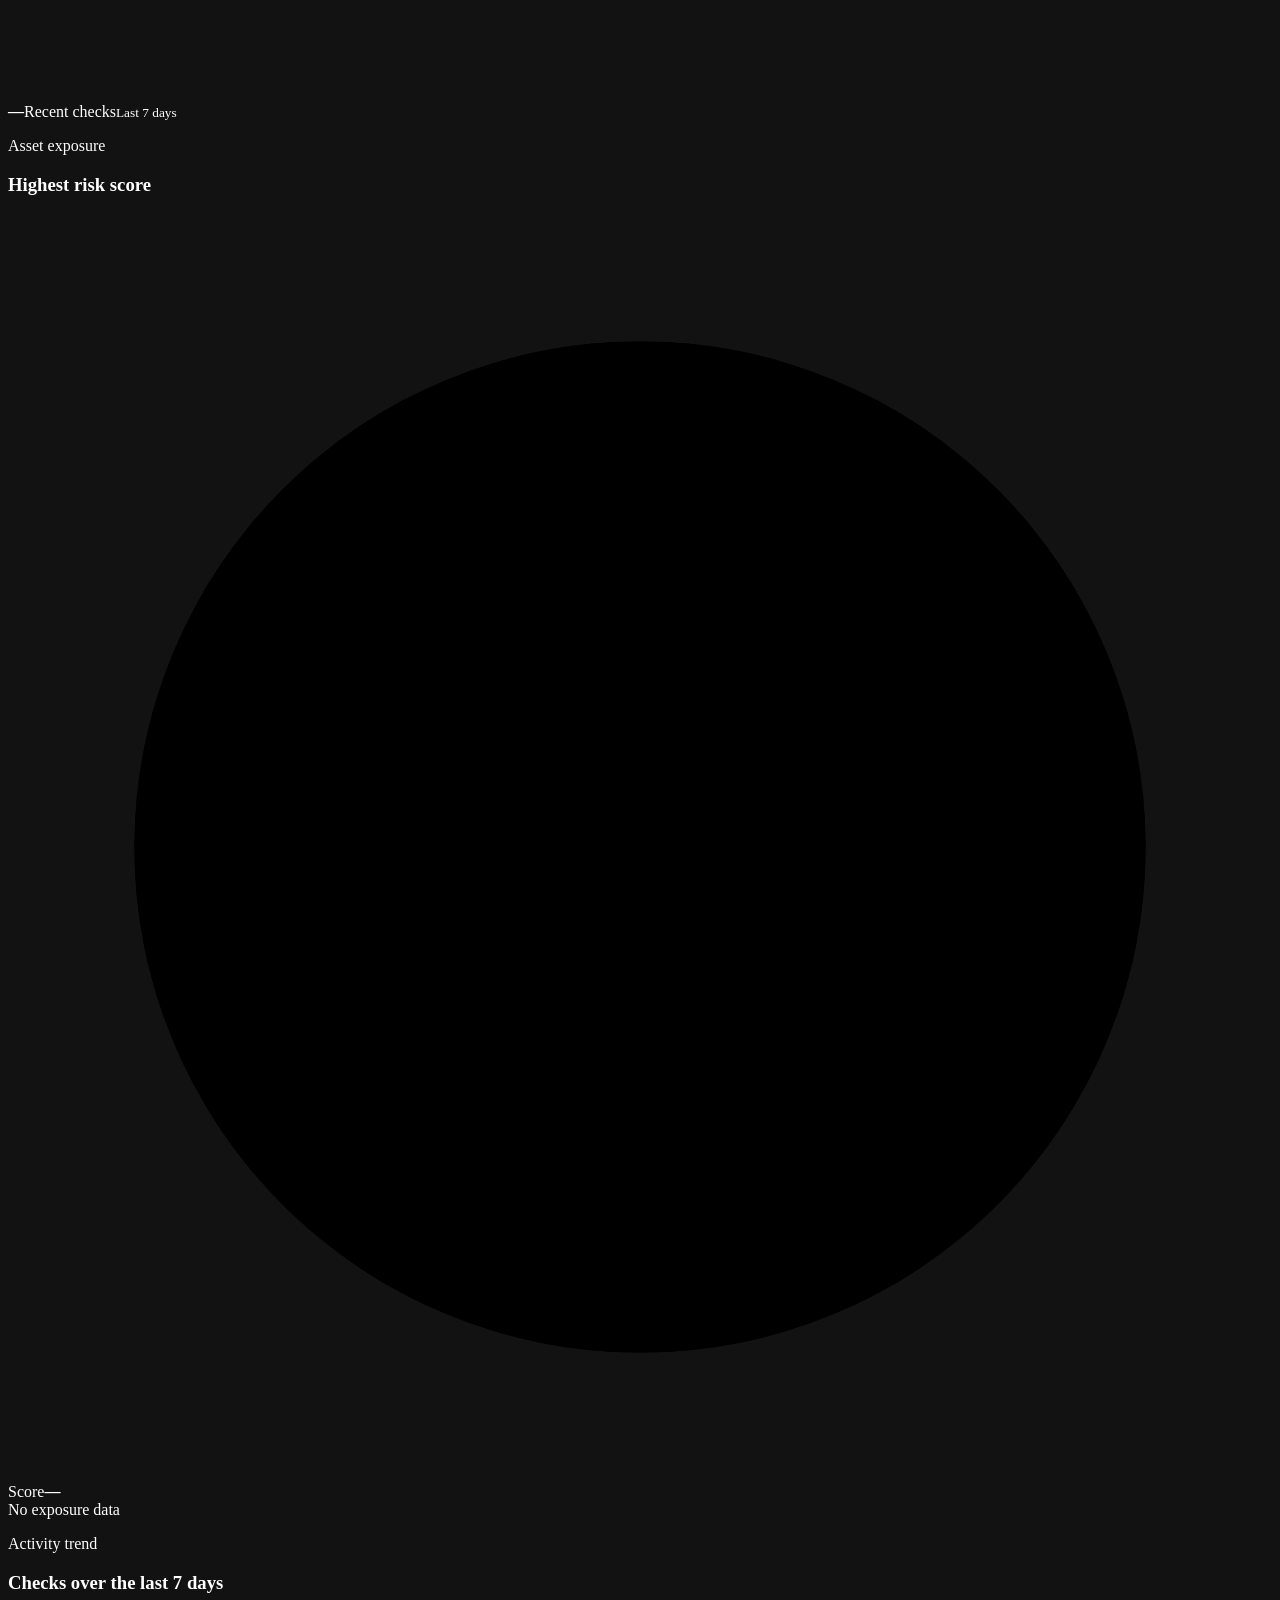
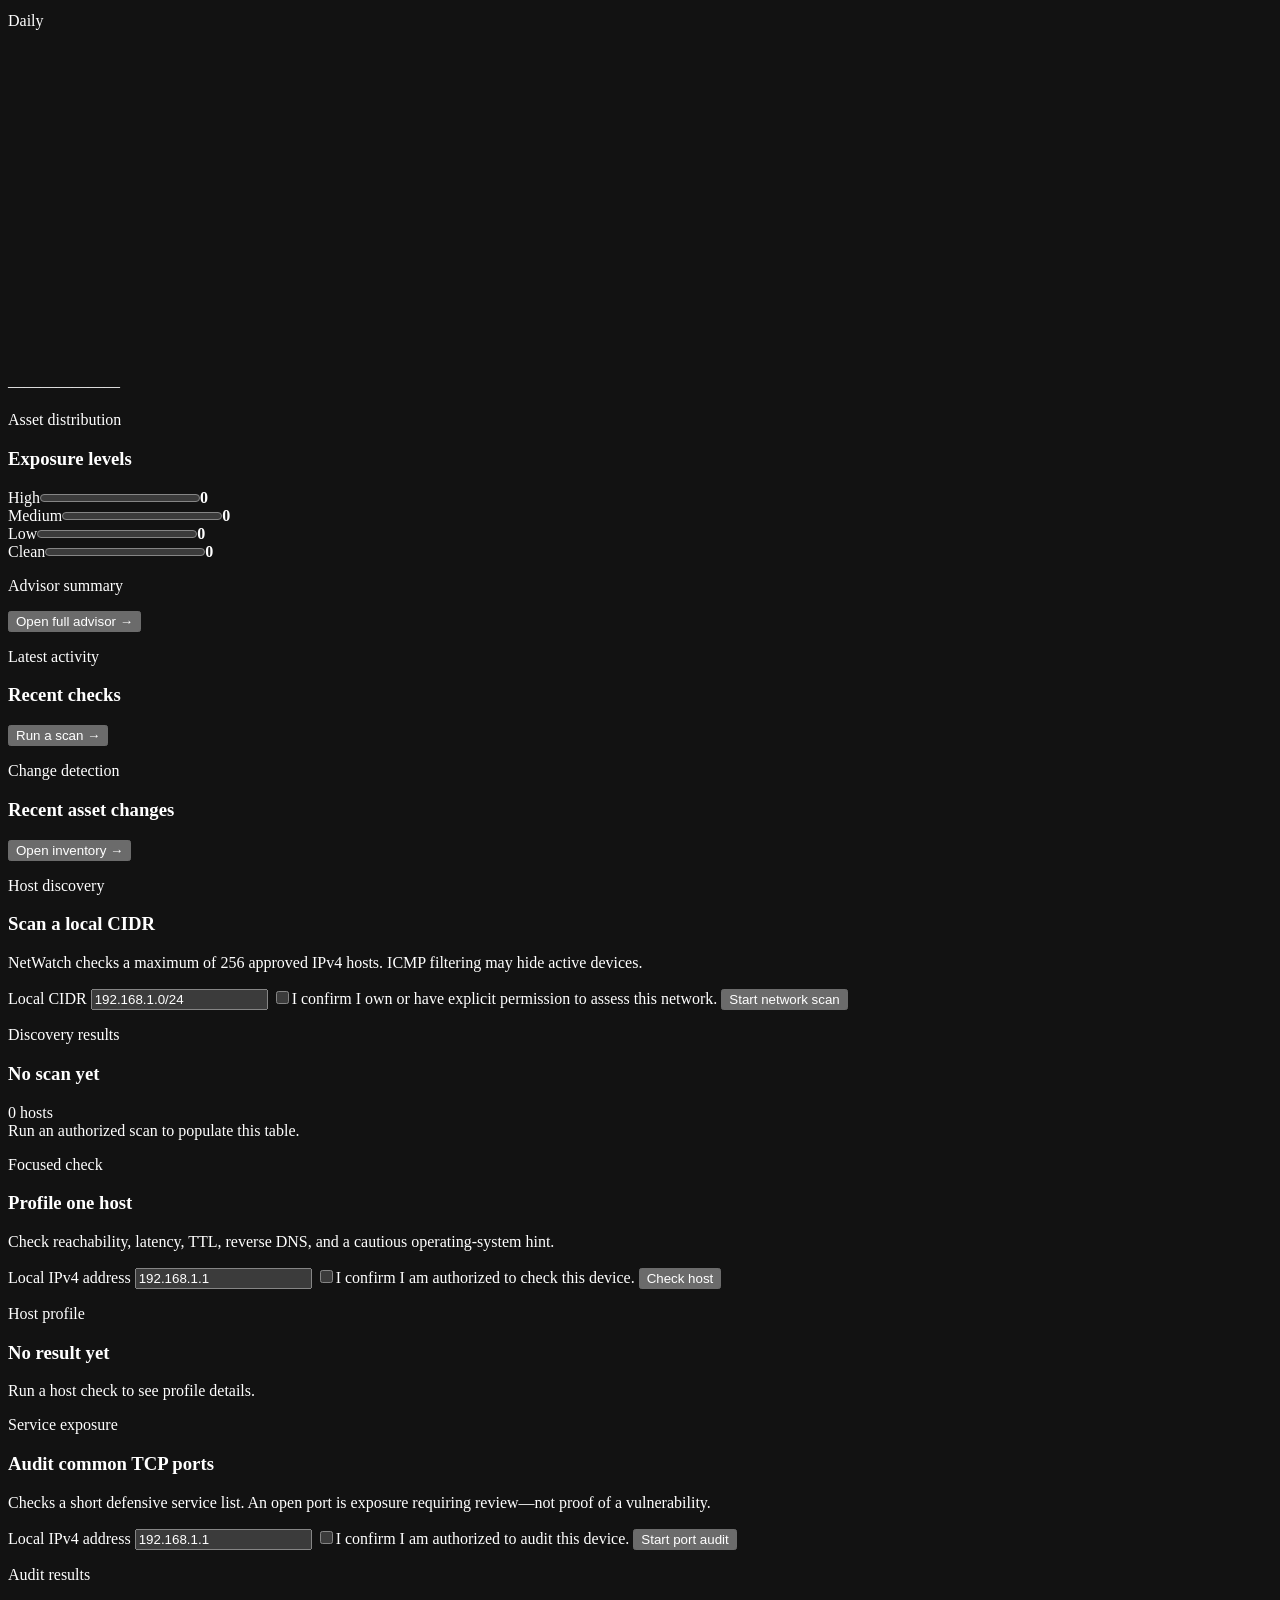
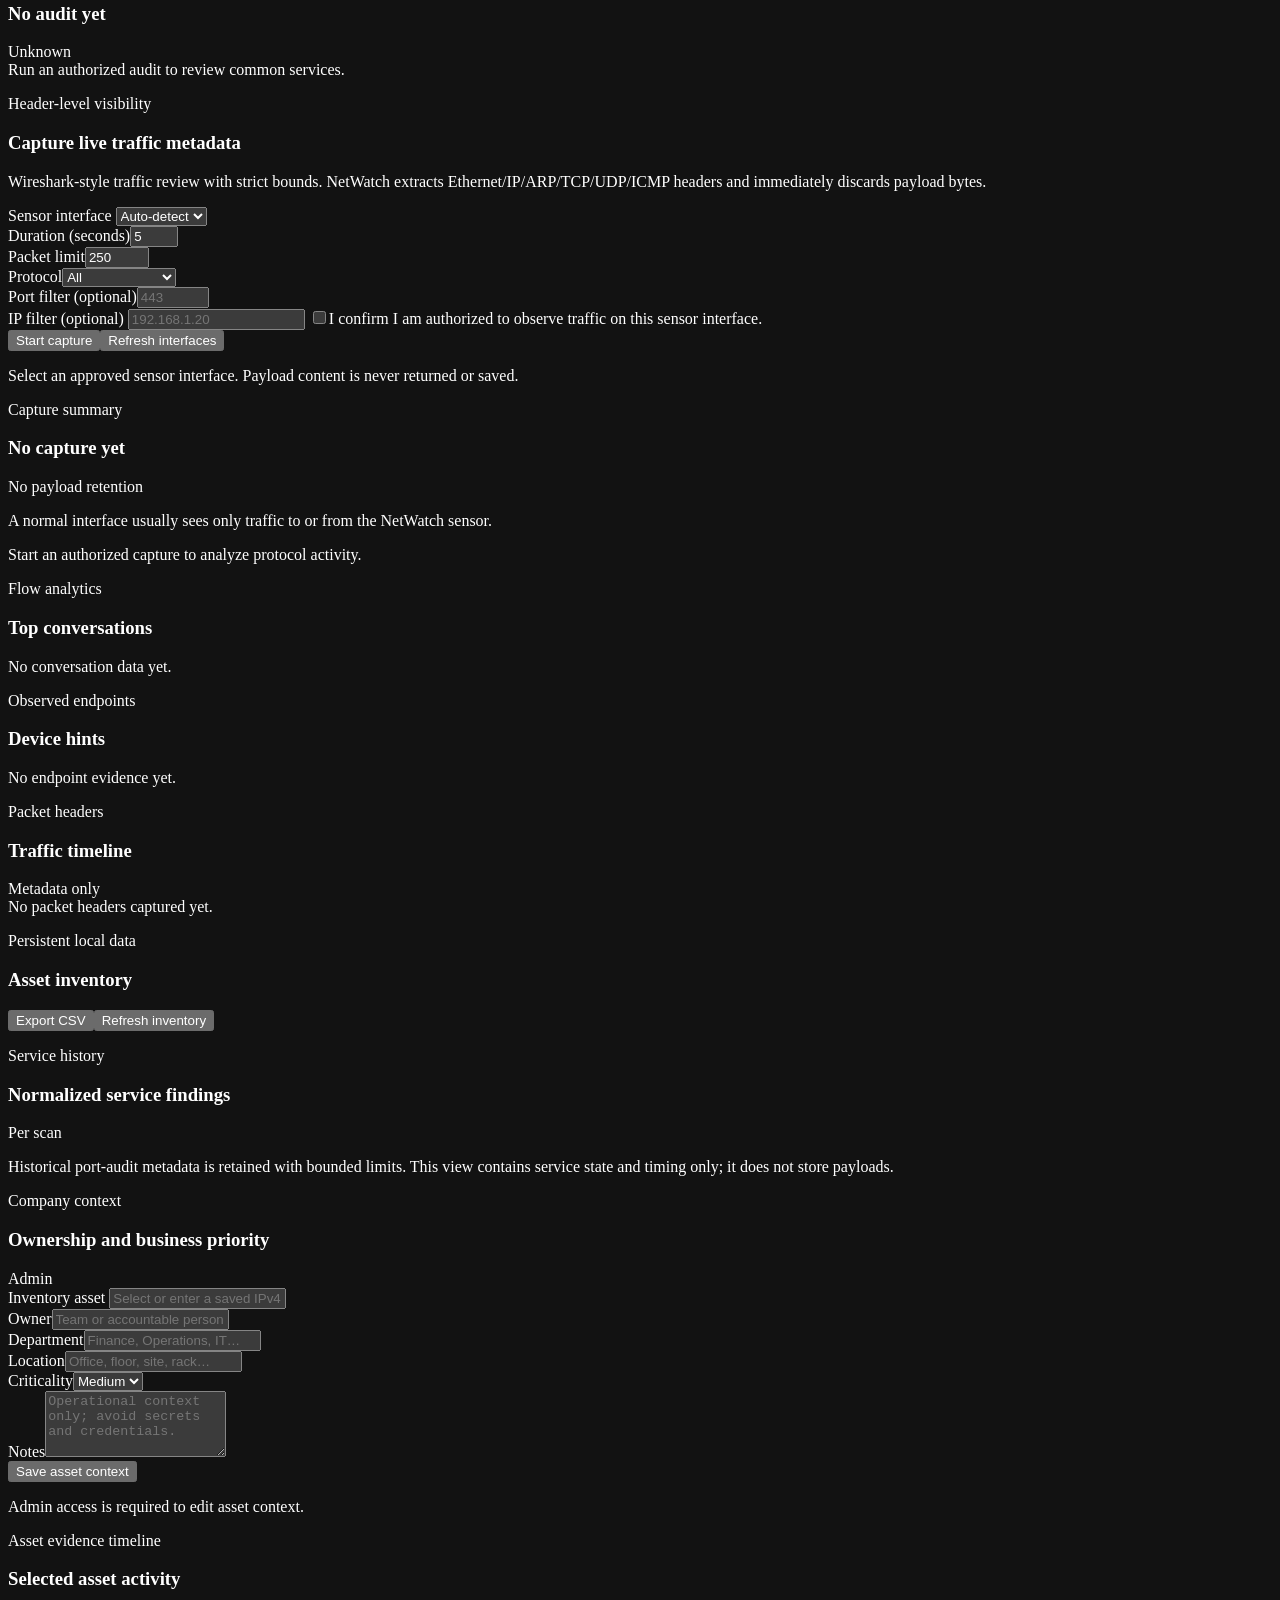
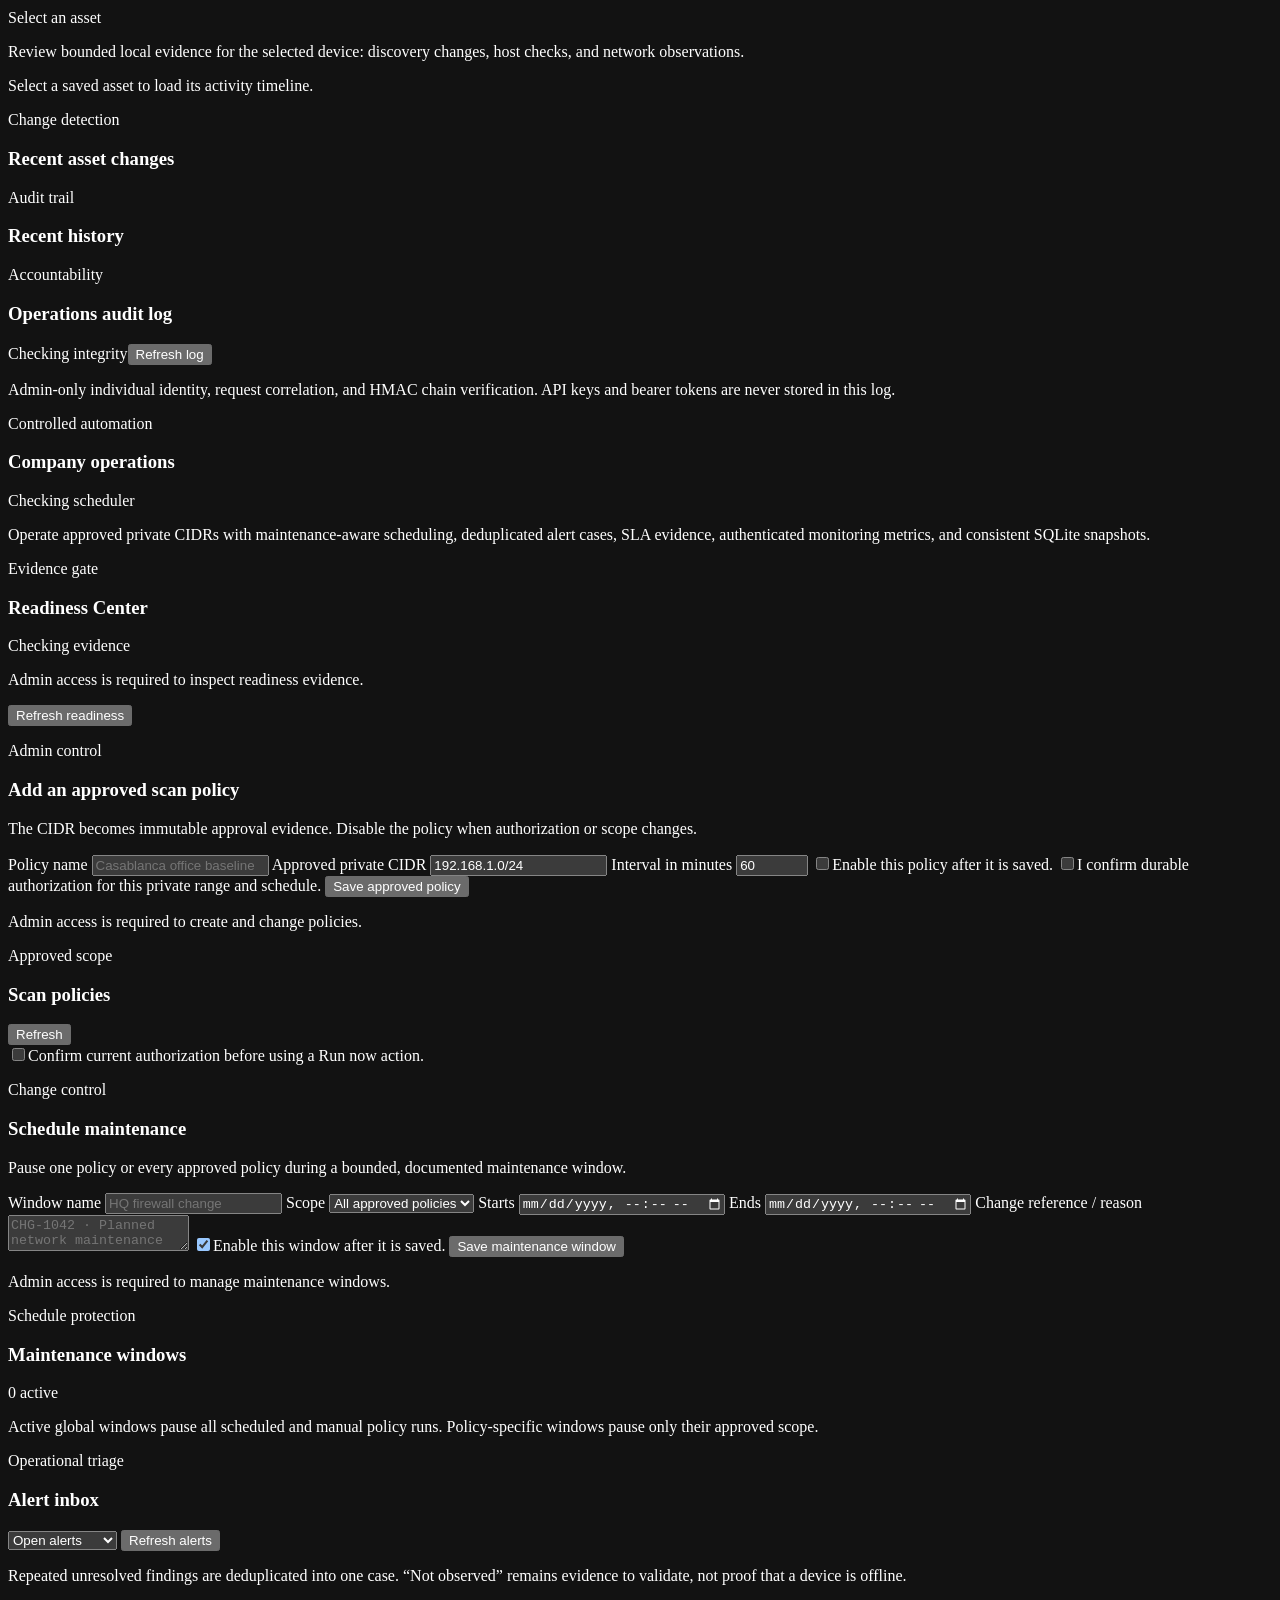
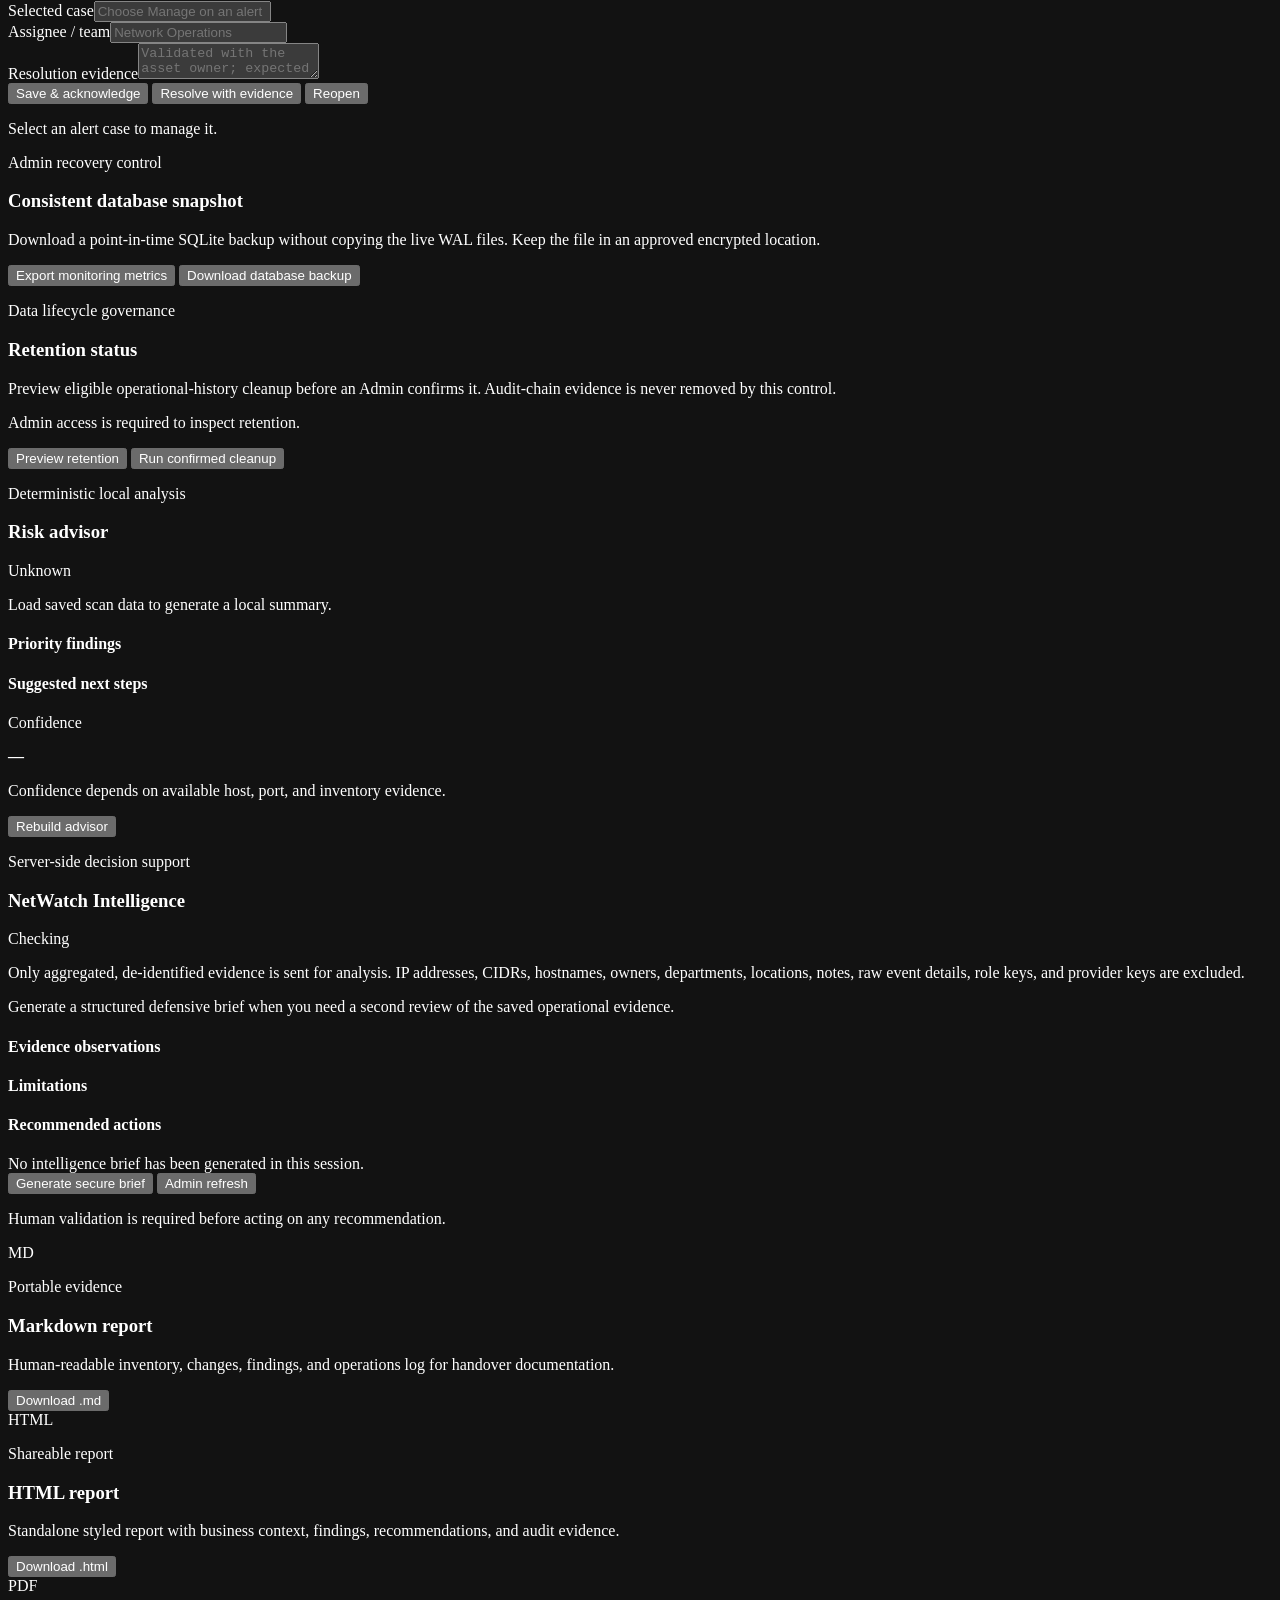
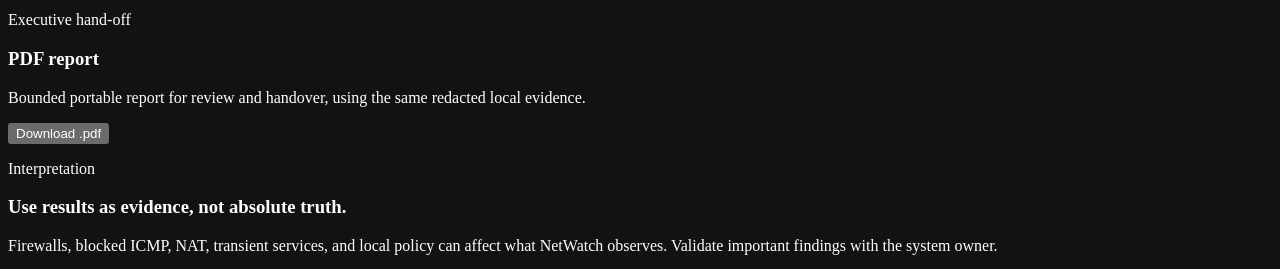
==== commit 0d2f6e94: "feat: add asset evidence timelines and patch dependency" ====
--- a/frontend/index.html
+++ b/frontend/index.html
@@ -324,6 +324,11 @@
           </form>
         </article>
         <article class="panel">
+          <div class="panel-head"><div><p class="eyebrow">Asset evidence timeline</p><h3>Selected asset activity</h3></div><span id="timeline-asset" class="count-badge">Select an asset</span></div>
+          <p class="muted">Review bounded local evidence for the selected device: discovery changes, host checks, and network observations.</p>
+          <div id="asset-timeline-results" class="table-wrap empty-state">Select a saved asset to load its activity timeline.</div>
+        </article>
+        <article class="panel">
           <div class="panel-head"><div><p class="eyebrow">Change detection</p><h3>Recent asset changes</h3></div></div>
           <div id="changes-results" class="table-wrap"></div>
         </article>
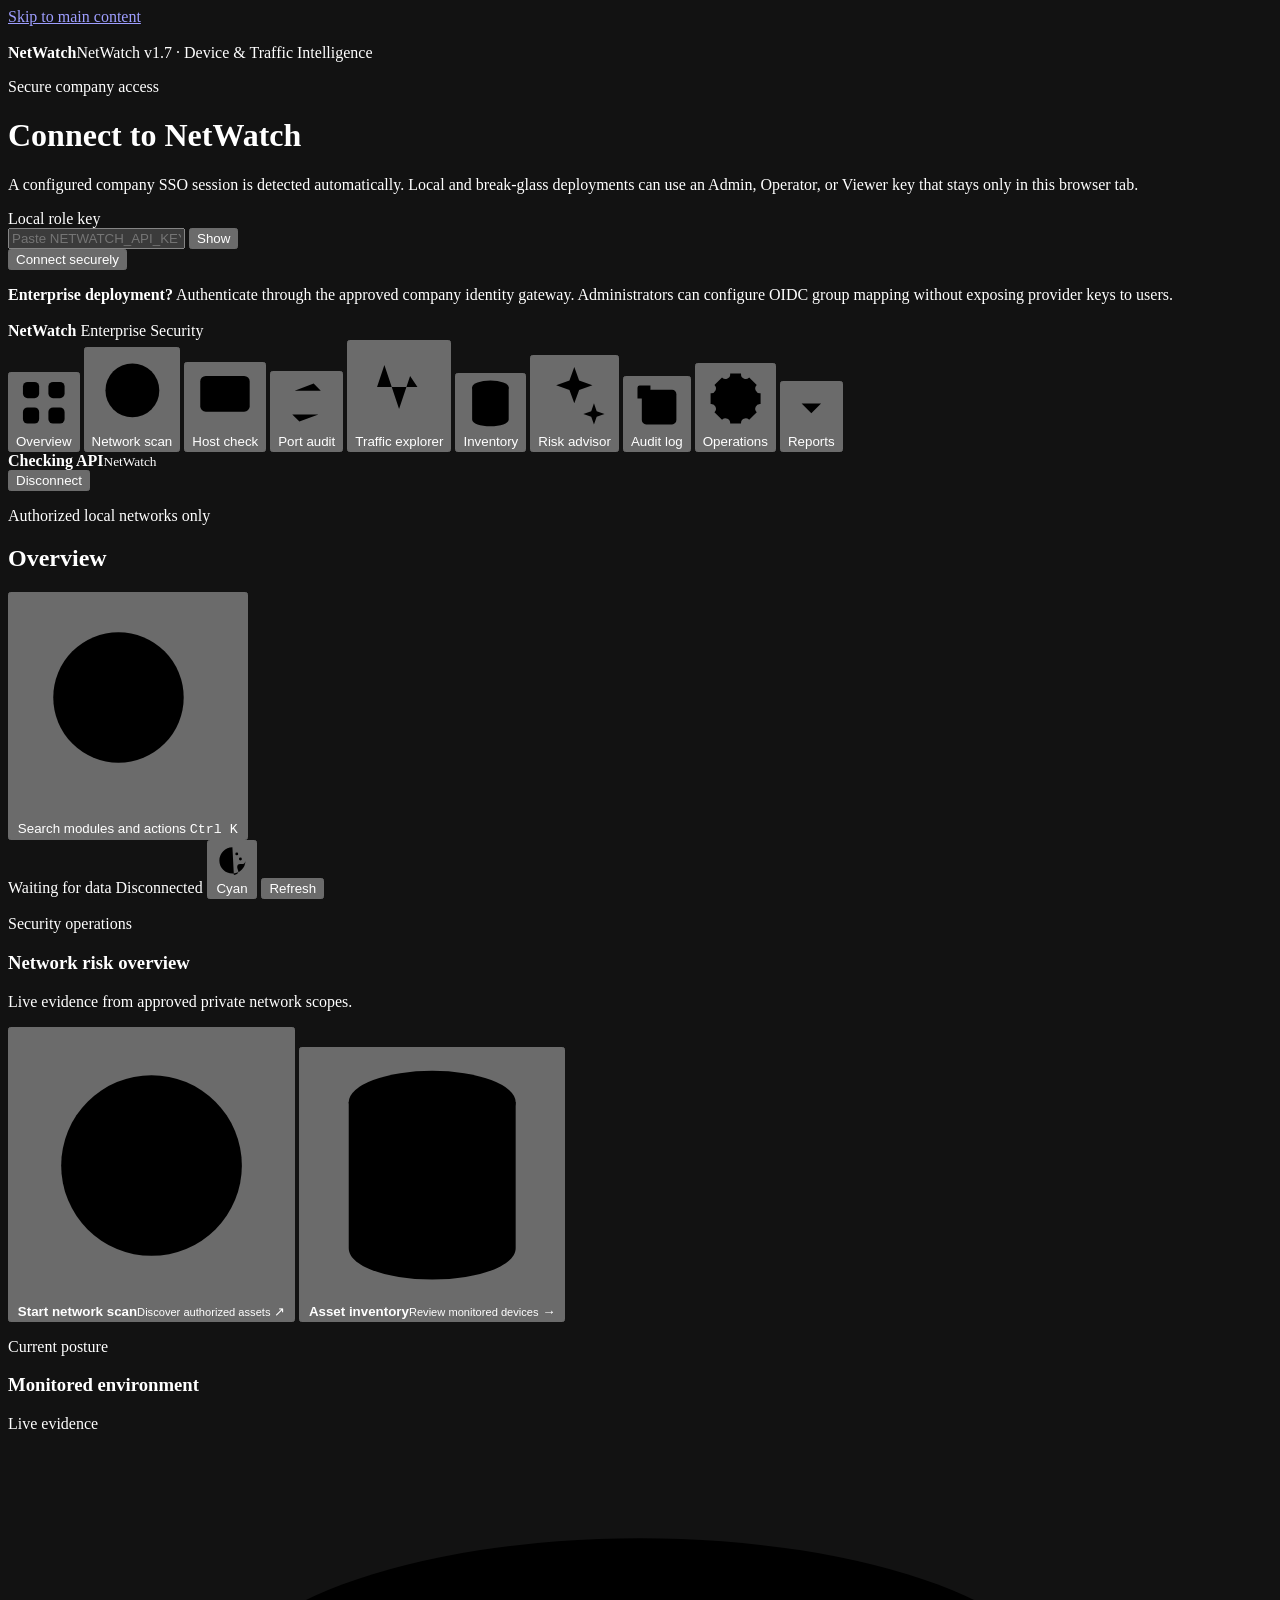
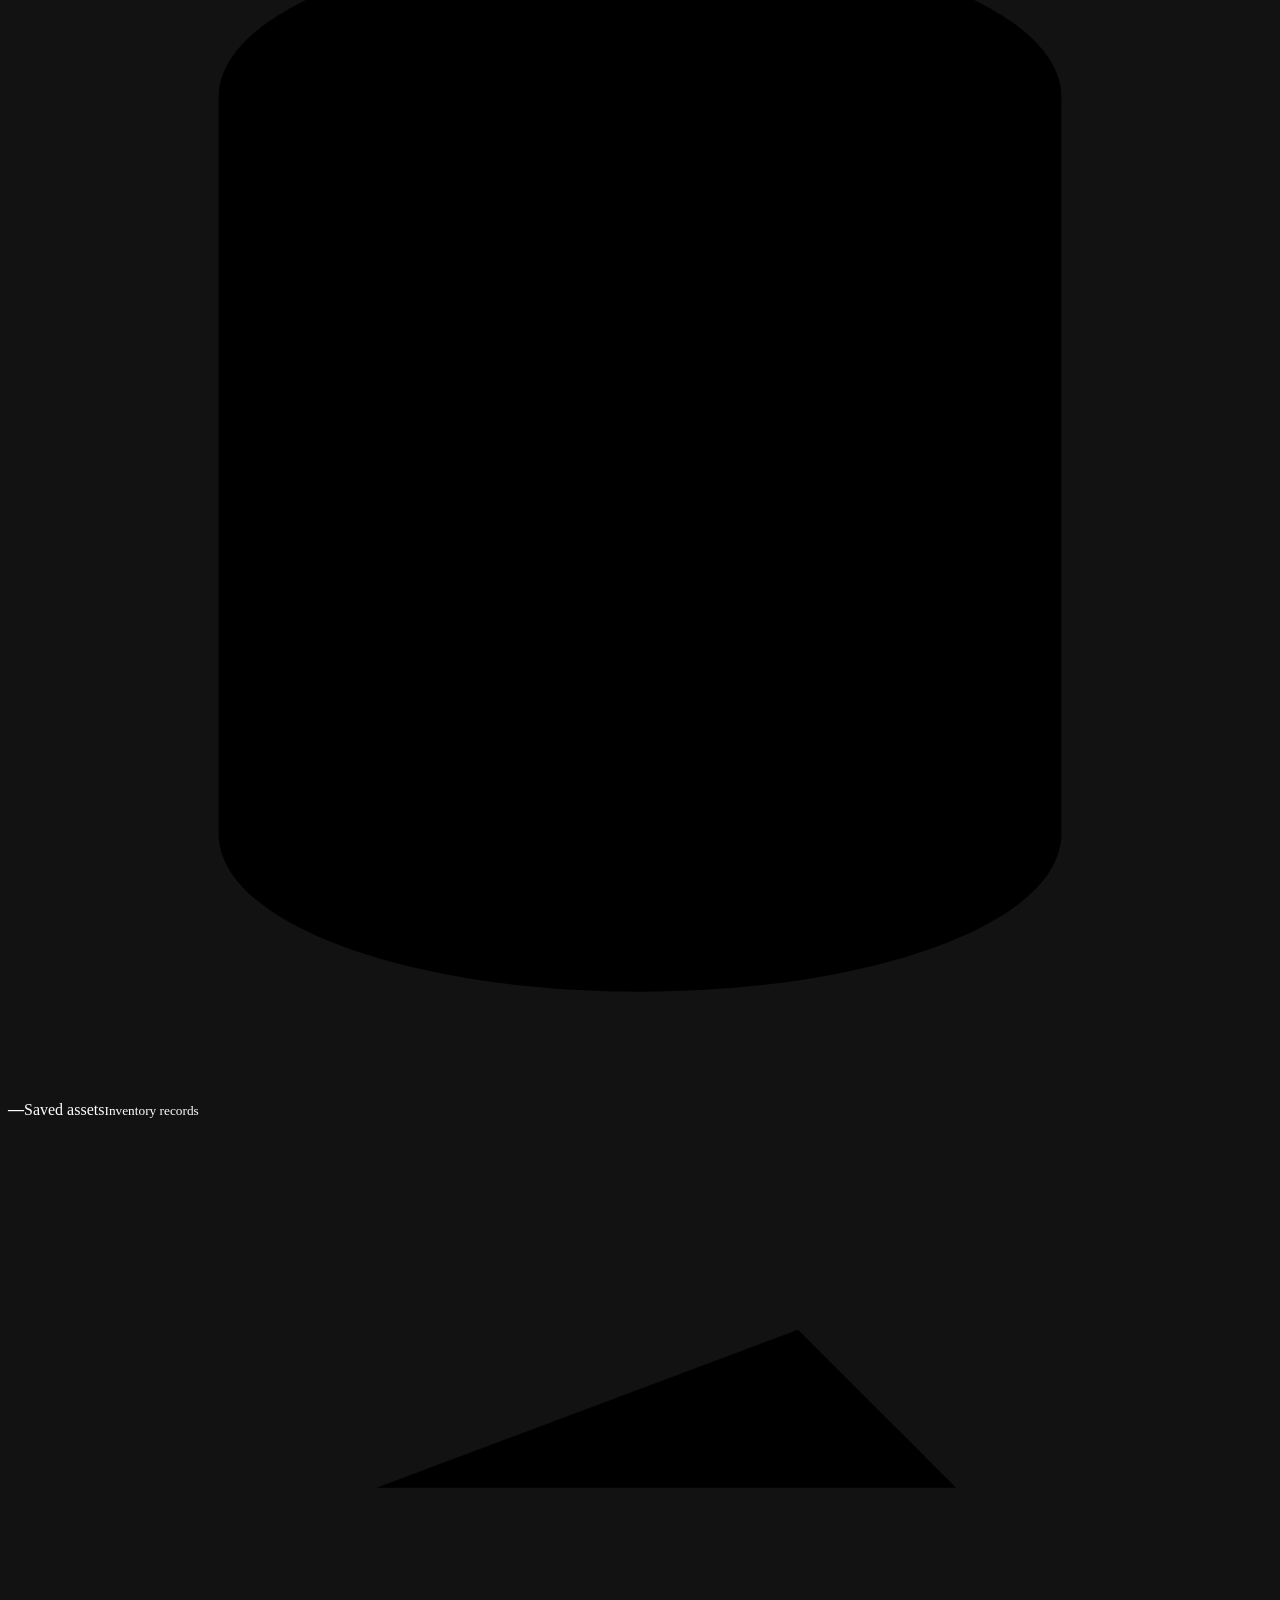
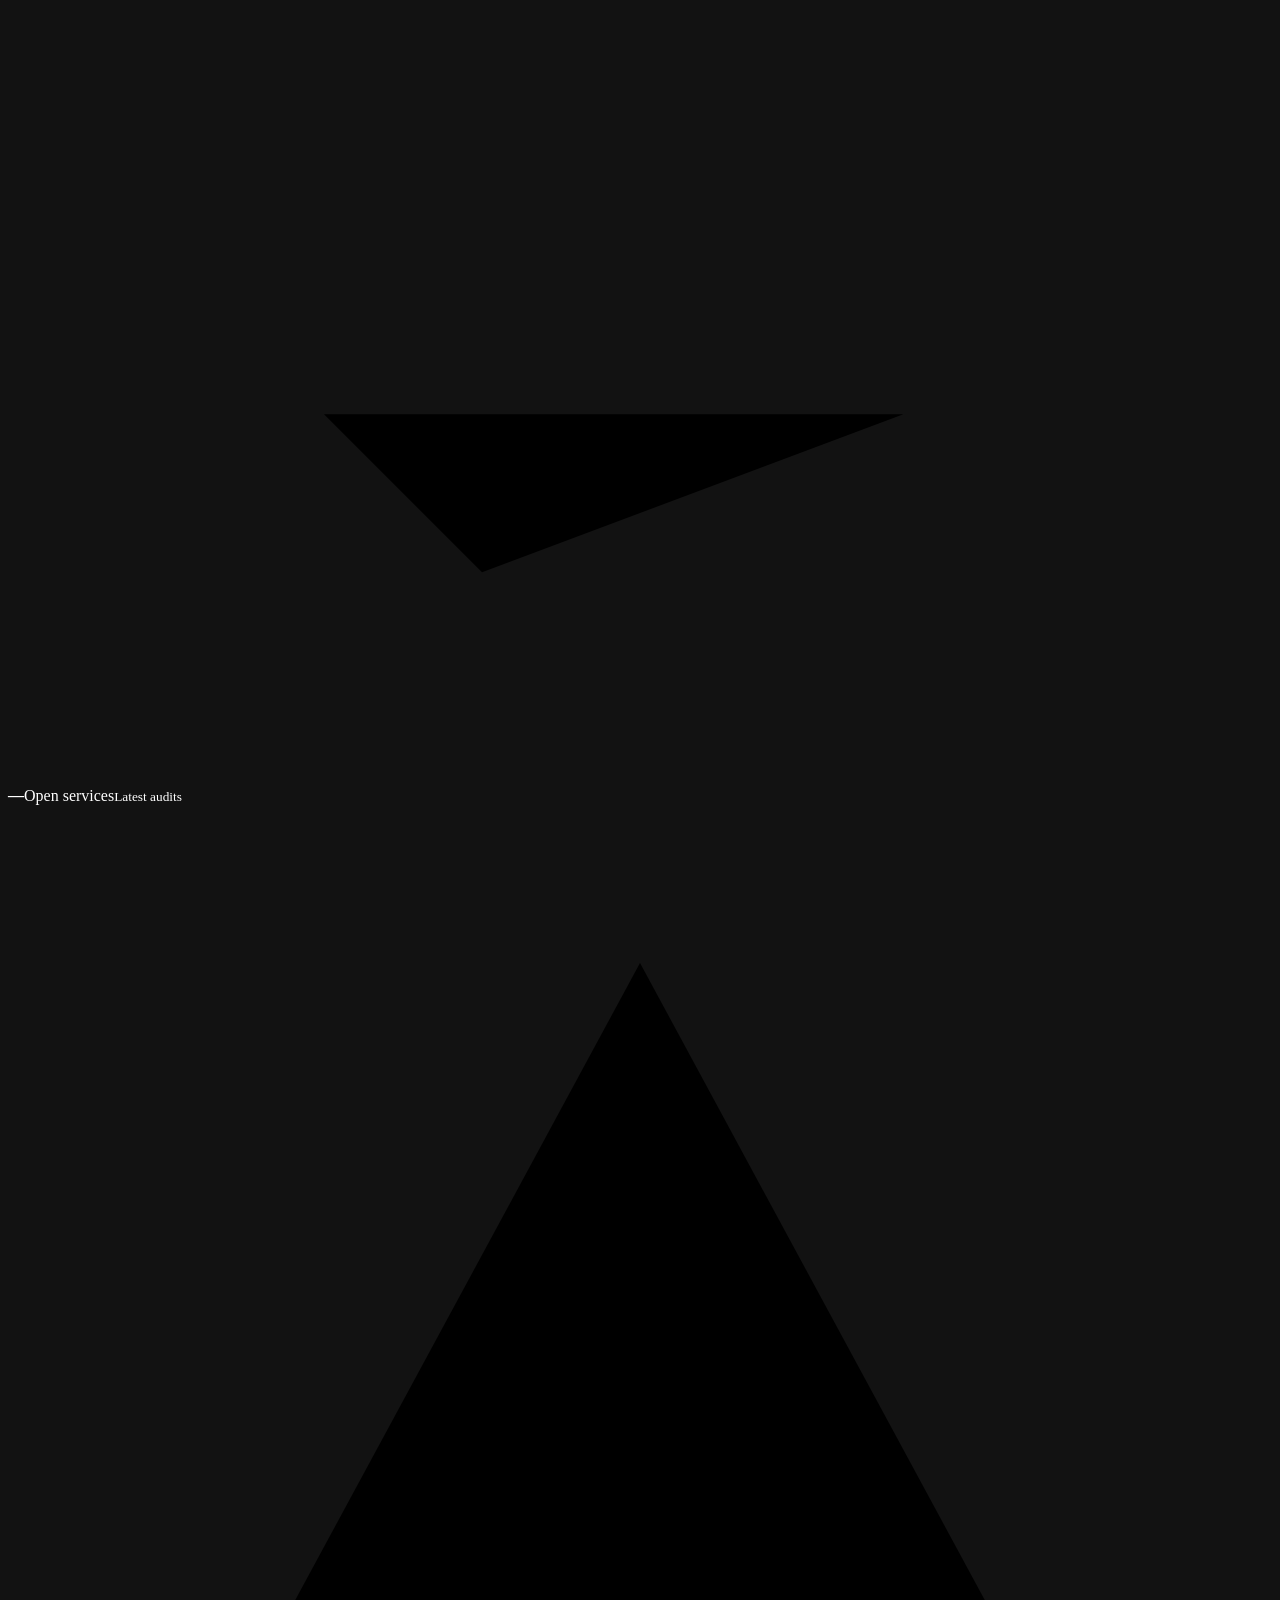
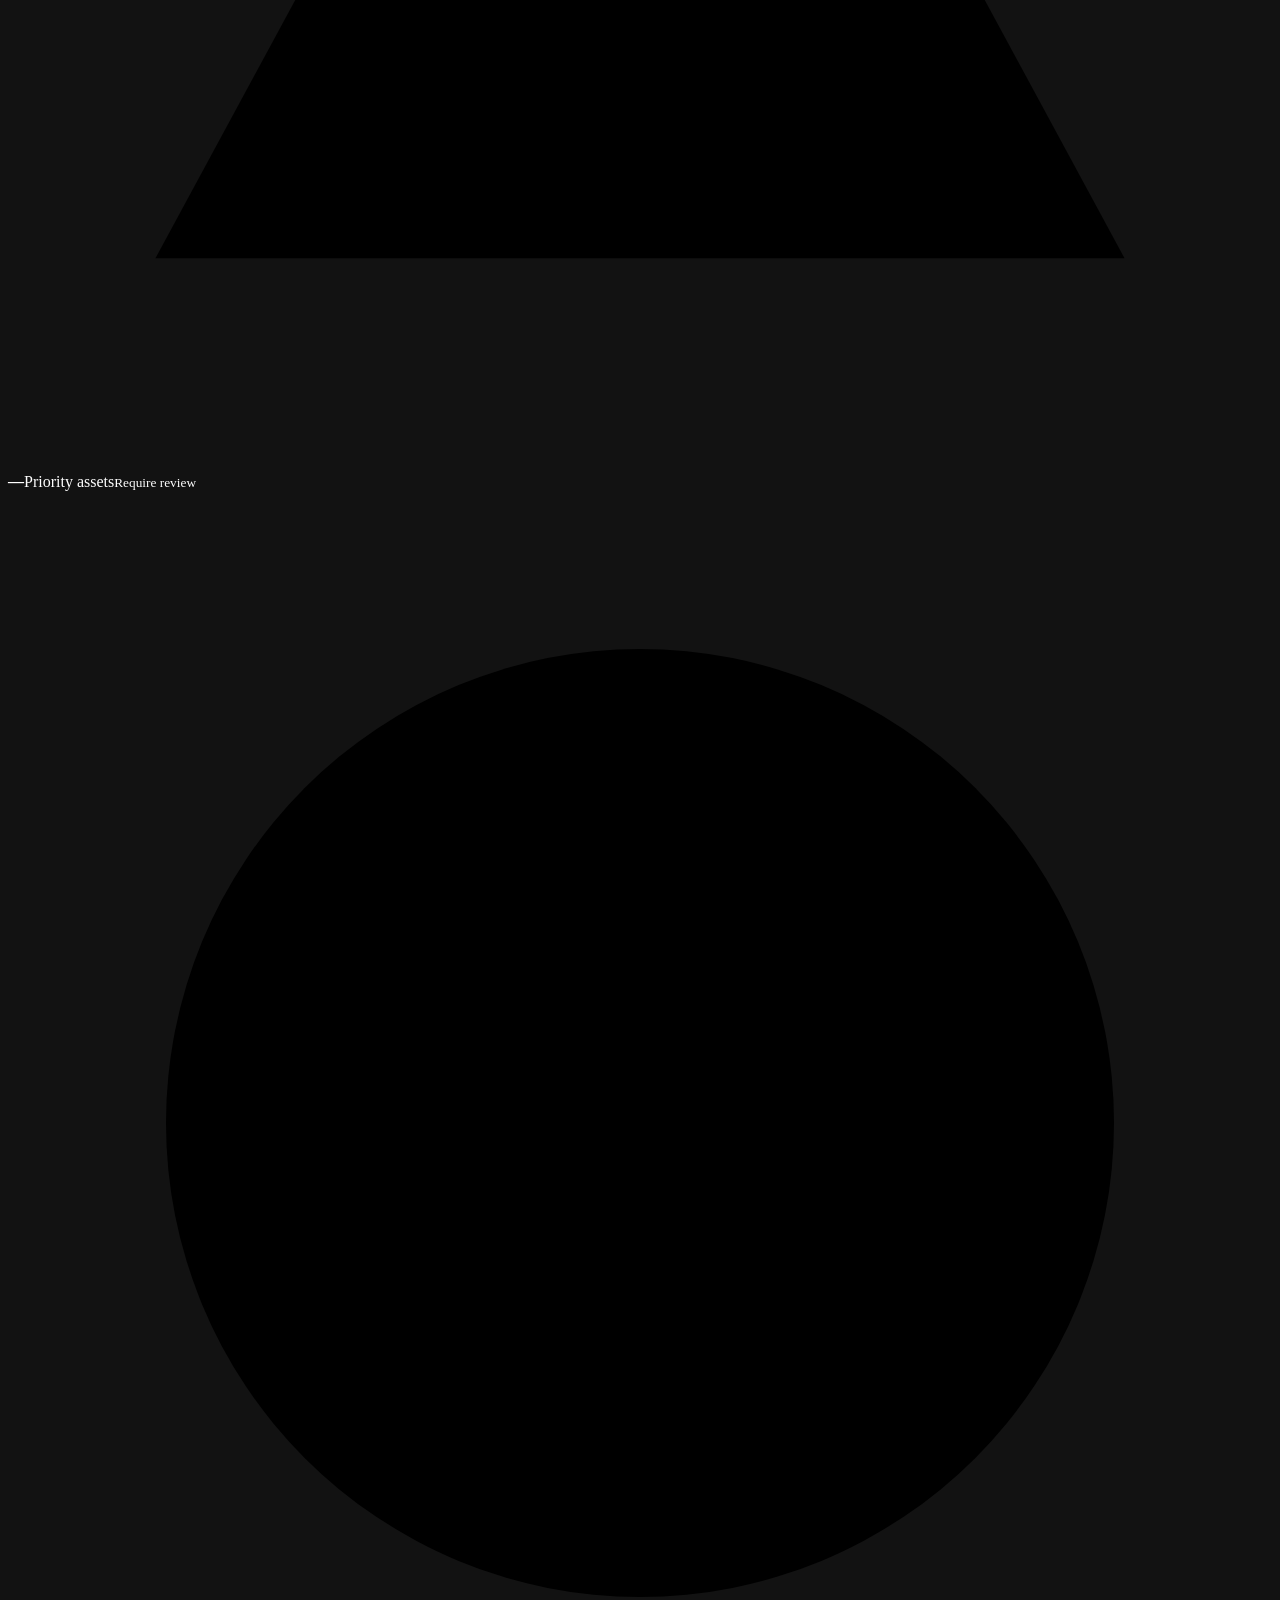
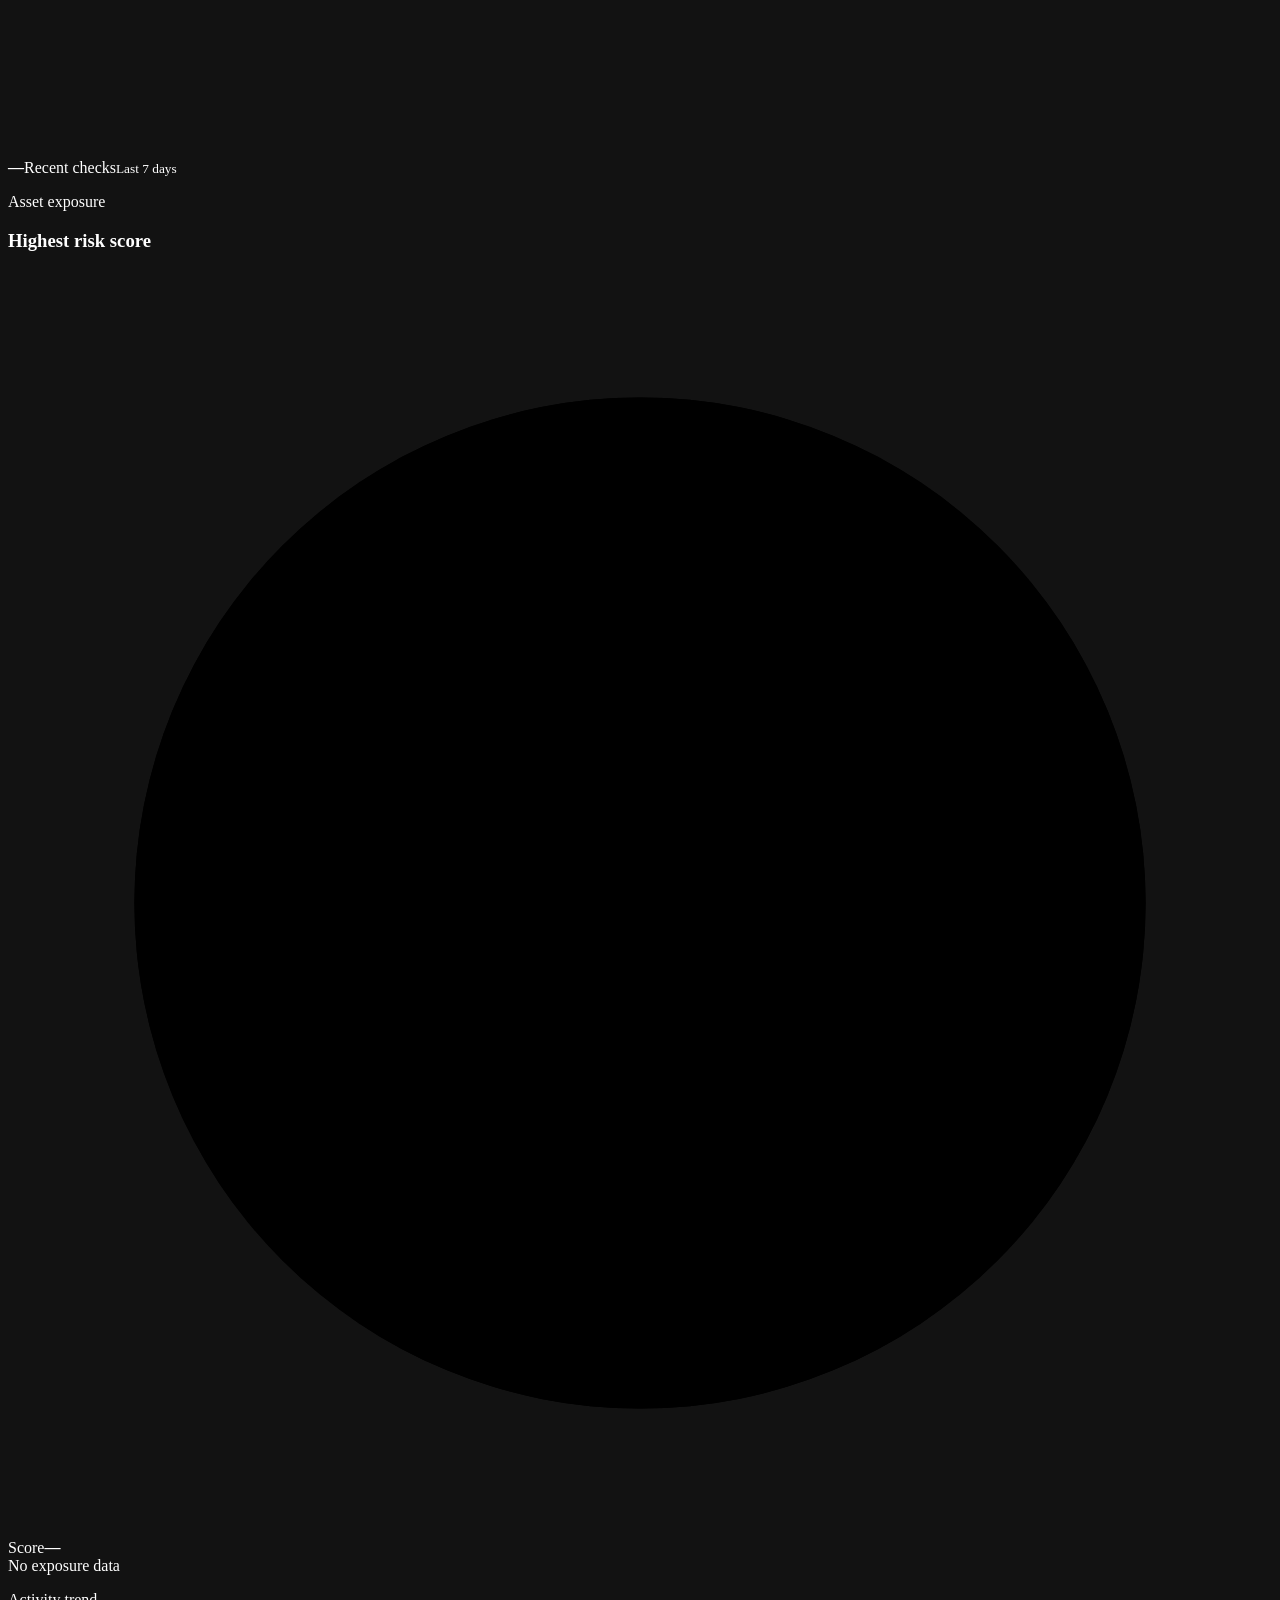
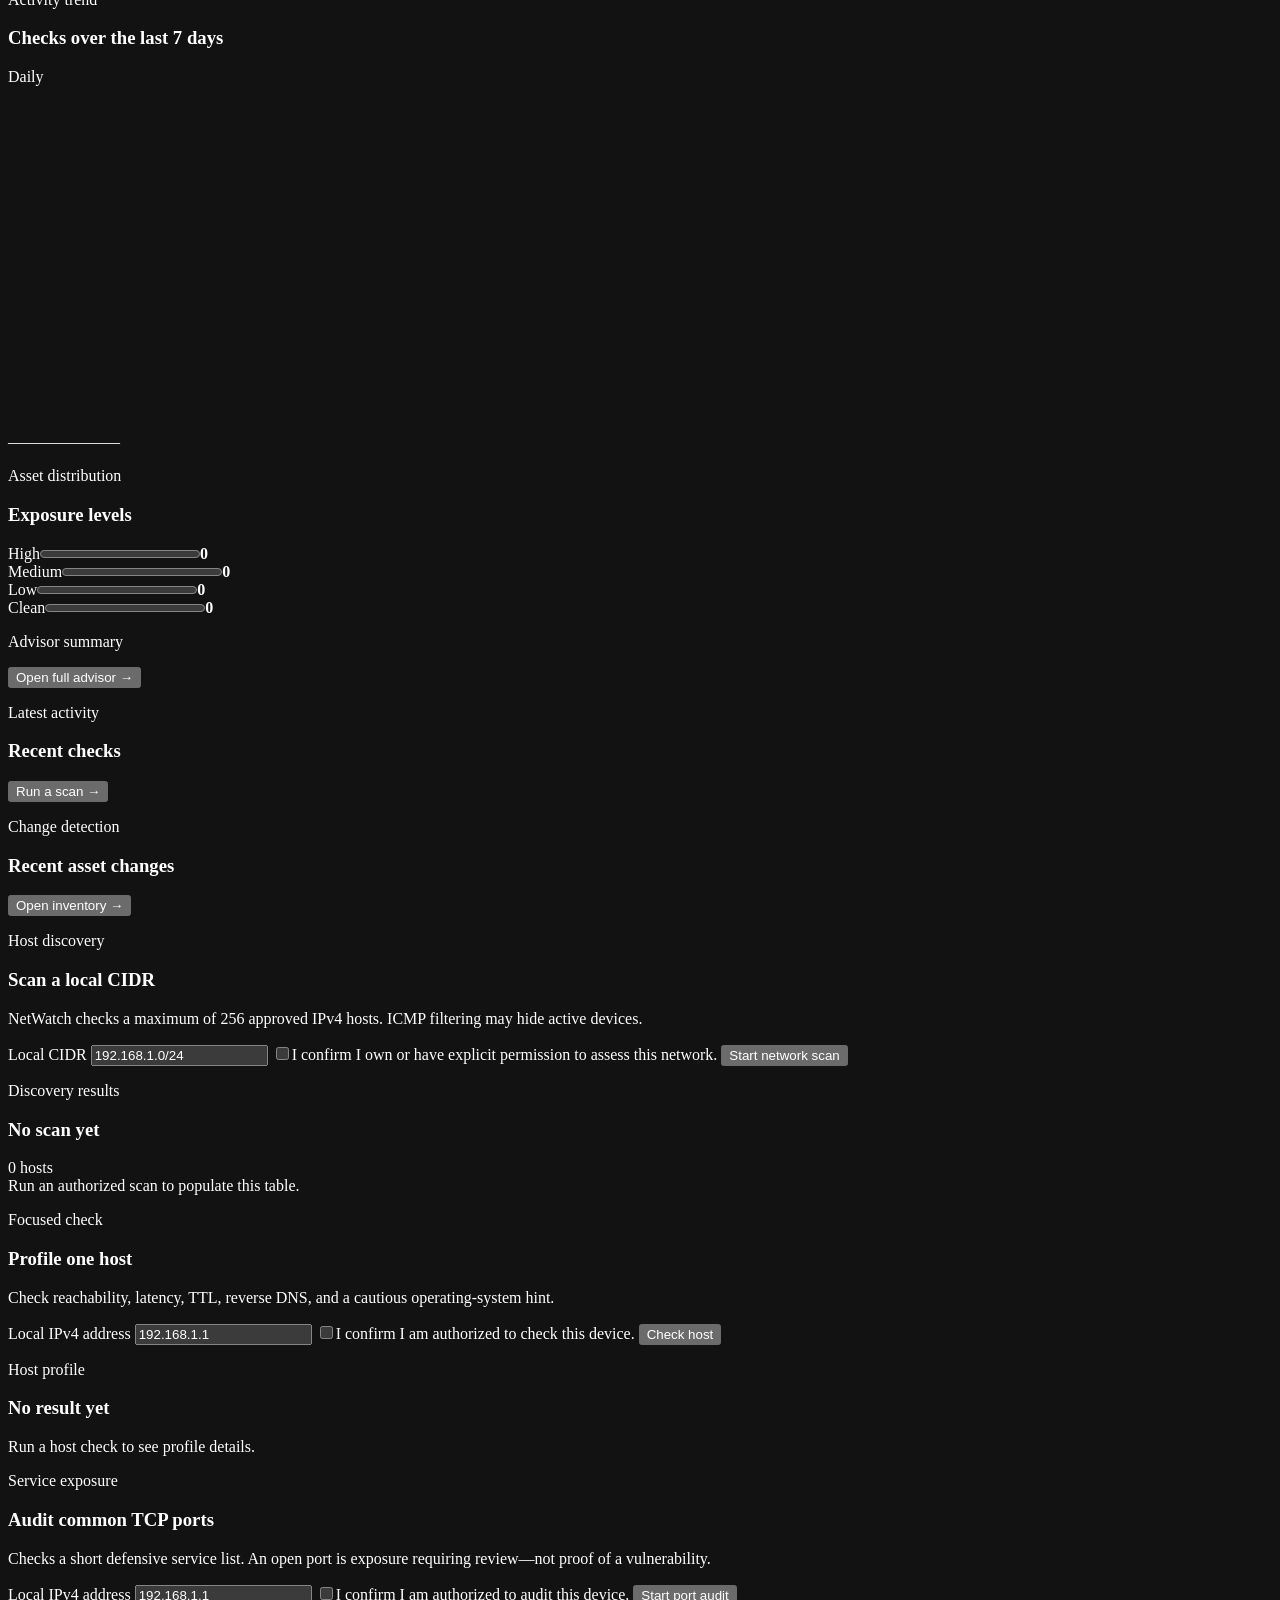
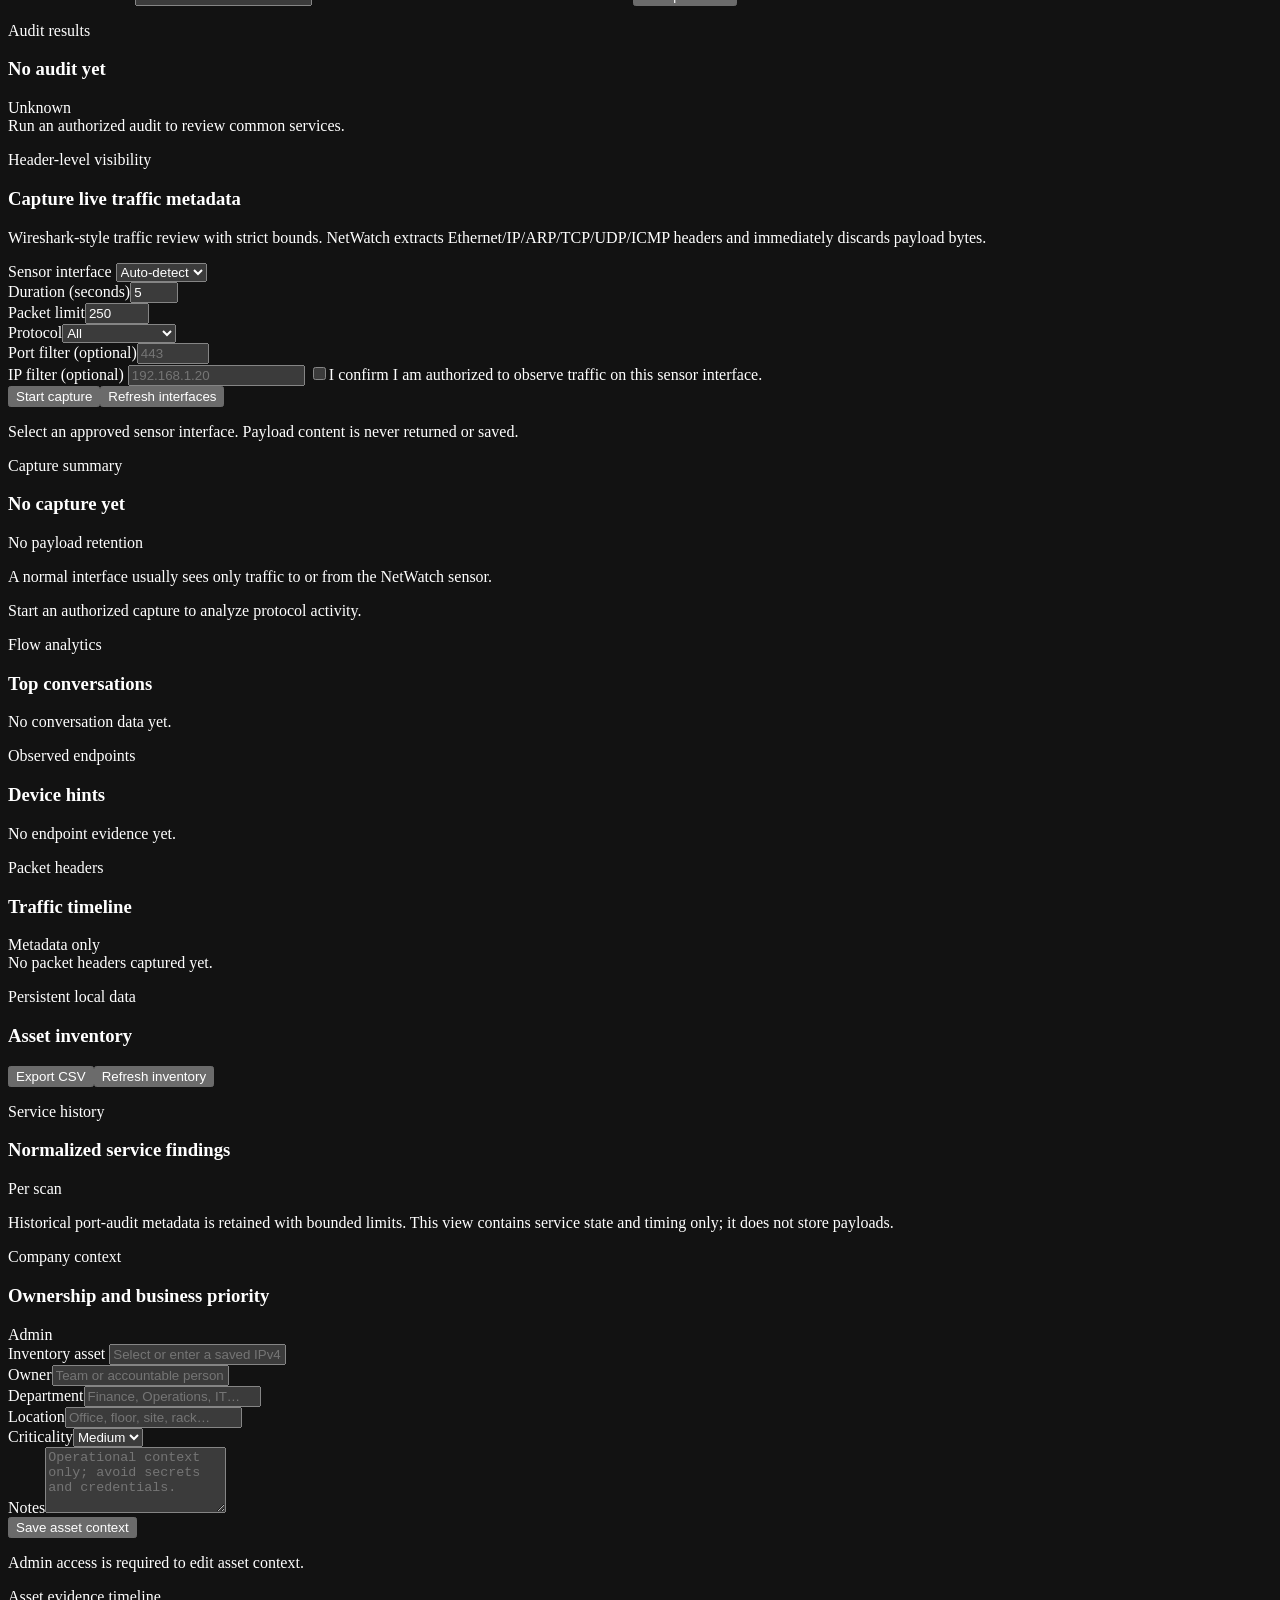
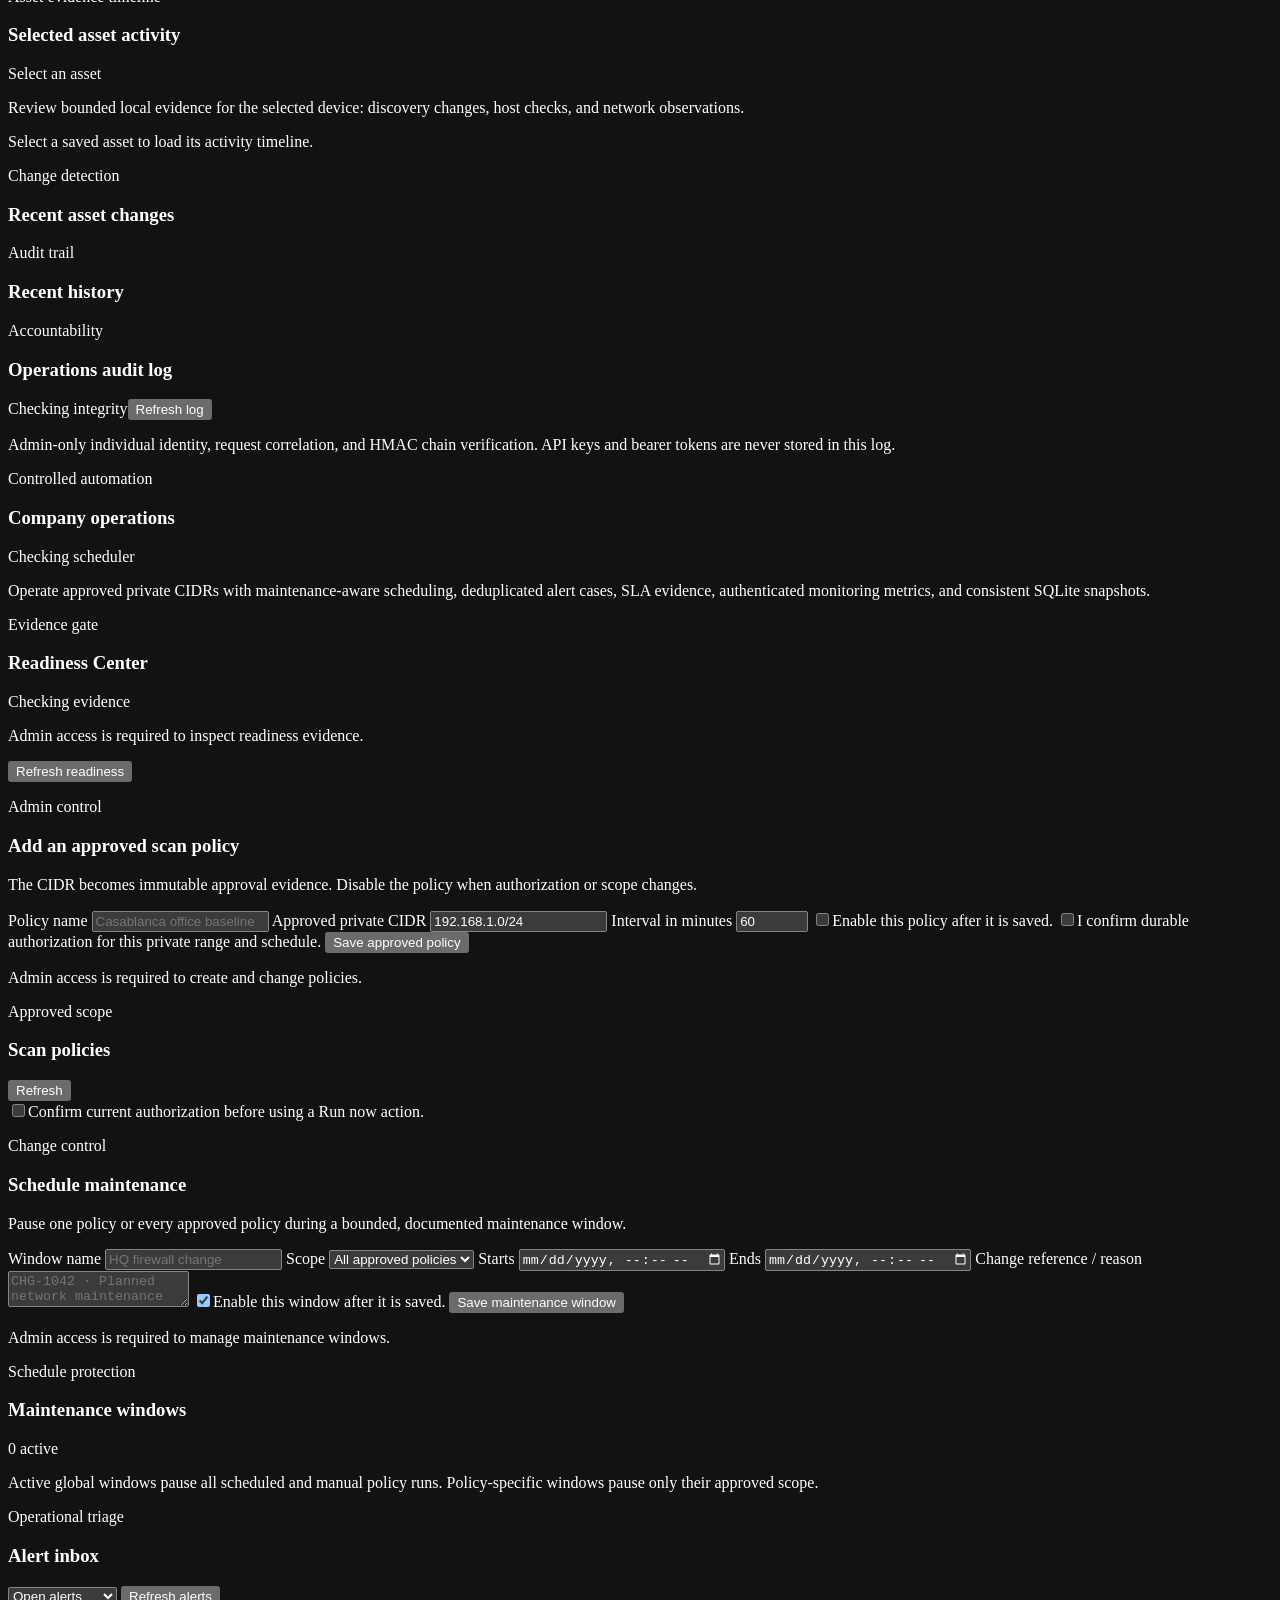
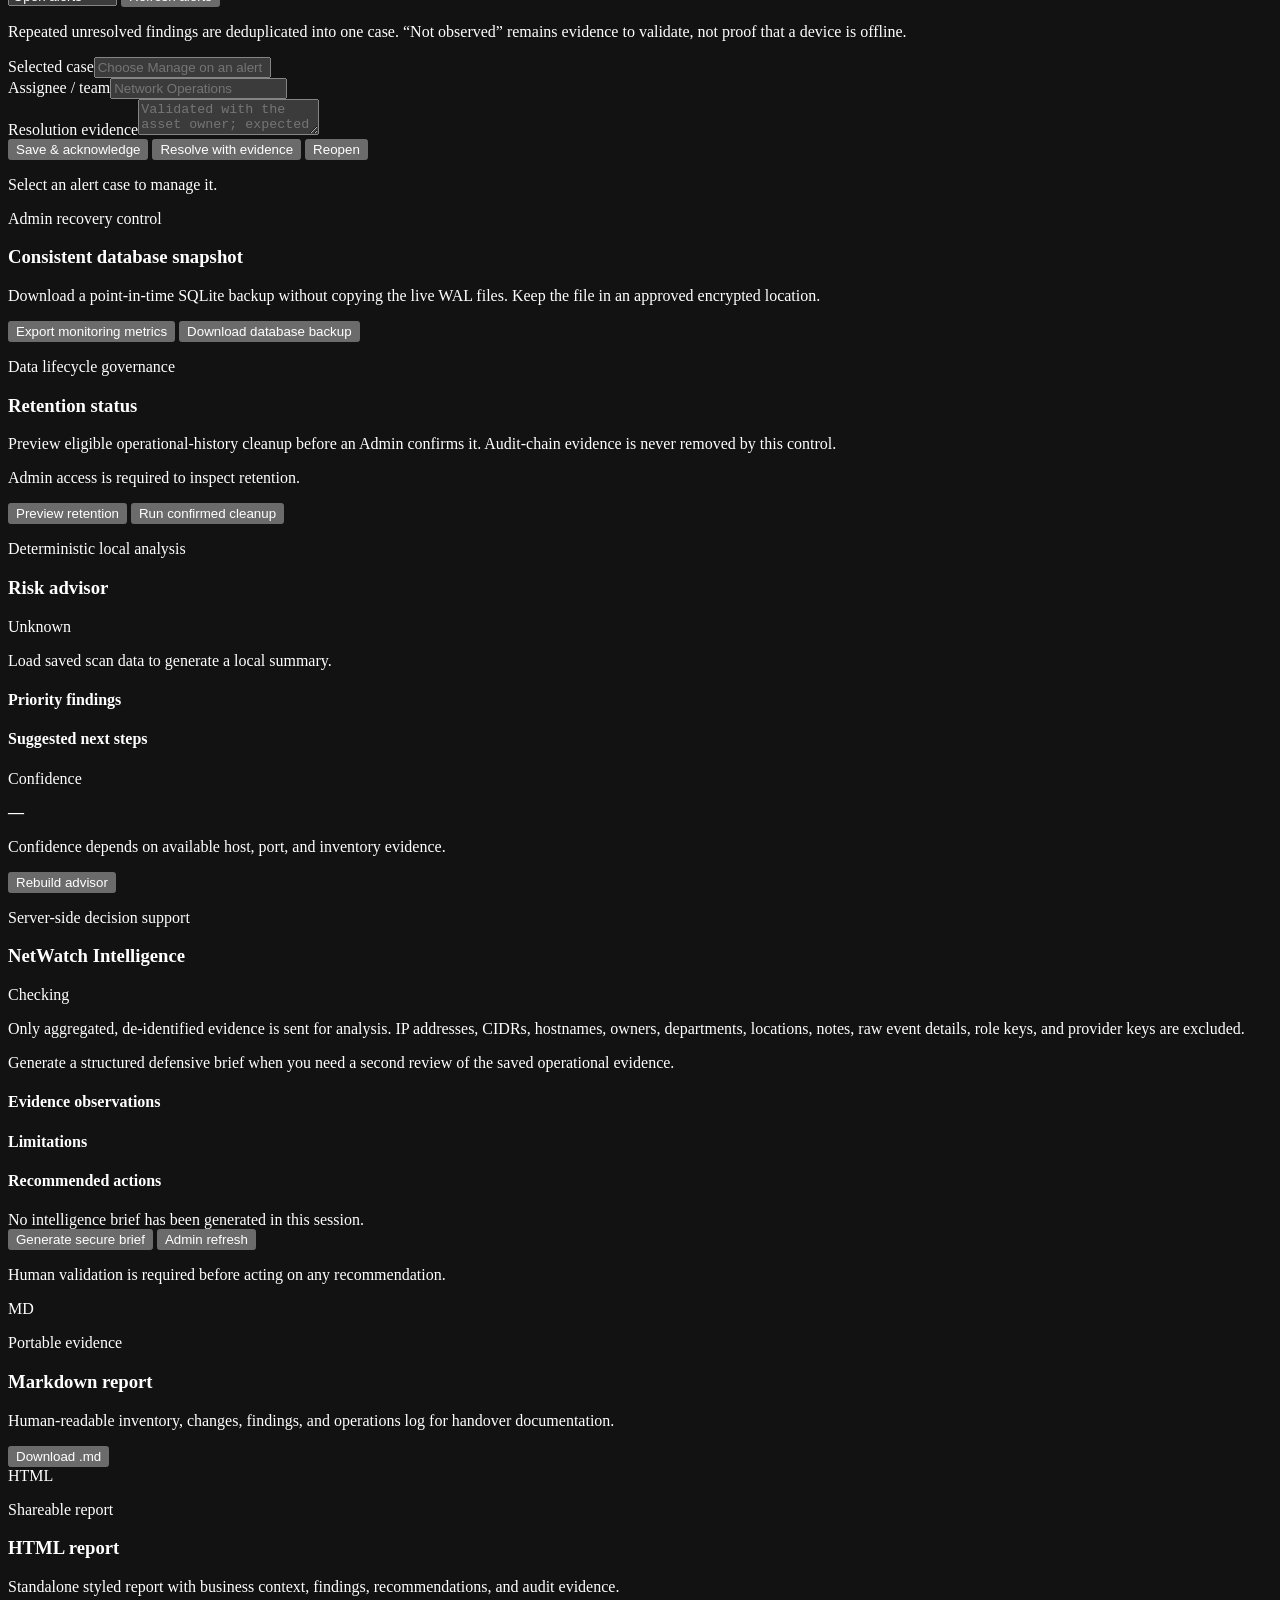
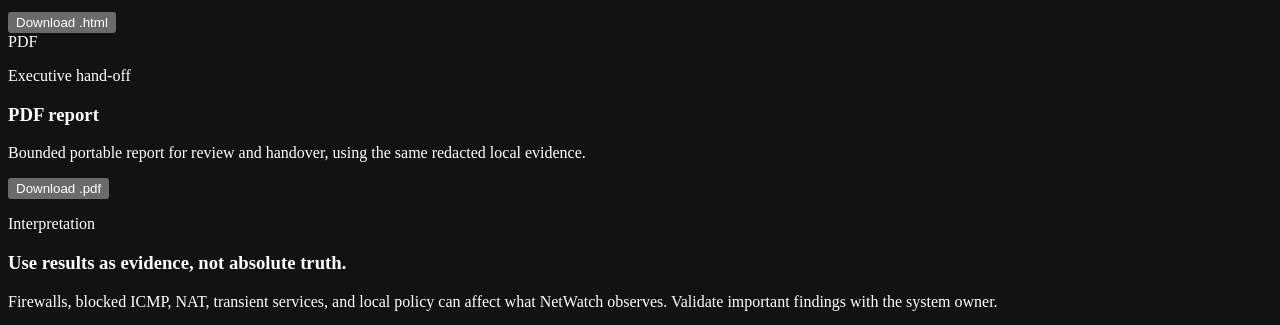
==== commit dc26ae1b: "feat(frontend): refresh SOC dashboard visual system and accessibility" ====
--- a/frontend/index.html
+++ b/frontend/index.html
@@ -5,12 +5,14 @@
   <meta name="viewport" content="width=device-width, initial-scale=1" />
   <meta name="description" content="NetWatch local network visibility and defensive review dashboard." />
   <meta name="color-scheme" content="dark" />
-  <meta name="theme-color" content="#080d16" />
+  <meta name="theme-color" content="#07131e" />
   <title>NetWatch · Enterprise Network Intelligence</title>
   <link rel="icon" href="/assets/netwatch-symbol.svg" type="image/svg+xml" />
   <link rel="stylesheet" href="/styles.css" />
+  <link rel="stylesheet" href="/soc-refresh.css" />
 </head>
 <body>
+  <a class="skip-link" href="#main-content">Skip to main content</a>
   <div id="toast" class="toast" role="status" aria-live="polite"></div>
 
   <div id="command-palette" class="command-palette" hidden>
@@ -85,7 +87,7 @@
       </div>
     </aside>
 
-    <main class="main">
+    <main id="main-content" class="main" tabindex="-1">
       <header class="topbar">
         <div class="page-heading">
           <p class="eyebrow">Authorized local networks only</p>
@@ -99,6 +101,10 @@
         <div class="top-actions">
           <span id="data-freshness" class="freshness-chip waiting" title="No protected data loaded yet"><i aria-hidden="true"></i><span>Waiting for data</span></span>
           <span id="session-role" class="role-badge">Disconnected</span>
+          <button id="accent-switch" class="appearance-toggle" type="button" aria-label="Change interface accent (currently Cyan)" title="Change interface accent">
+            <svg viewBox="0 0 24 24" aria-hidden="true"><path d="M12 3a9 9 0 1 0 9 9c0 1.6-1.1 2.5-2.4 2.5h-1.3a2 2 0 0 0-2 2c0 1.2.8 2.1.8 3.2 0 1.2-1 2.3-3.1 2.3"/><circle cx="7.5" cy="11" r="1"/><circle cx="10" cy="7.5" r="1"/><circle cx="15" cy="7.5" r="1"/><circle cx="17.5" cy="11" r="1"/></svg>
+            <span id="accent-label">Cyan</span>
+          </button>
           <button id="refresh" class="button ghost" type="button">Refresh</button>
           <span id="clock" class="clock"></span>
         </div>
@@ -533,5 +539,6 @@
   </div>
 
   <script src="/app.js" defer></script>
+  <script src="/ui-polish.js" defer></script>
 </body>
 </html>
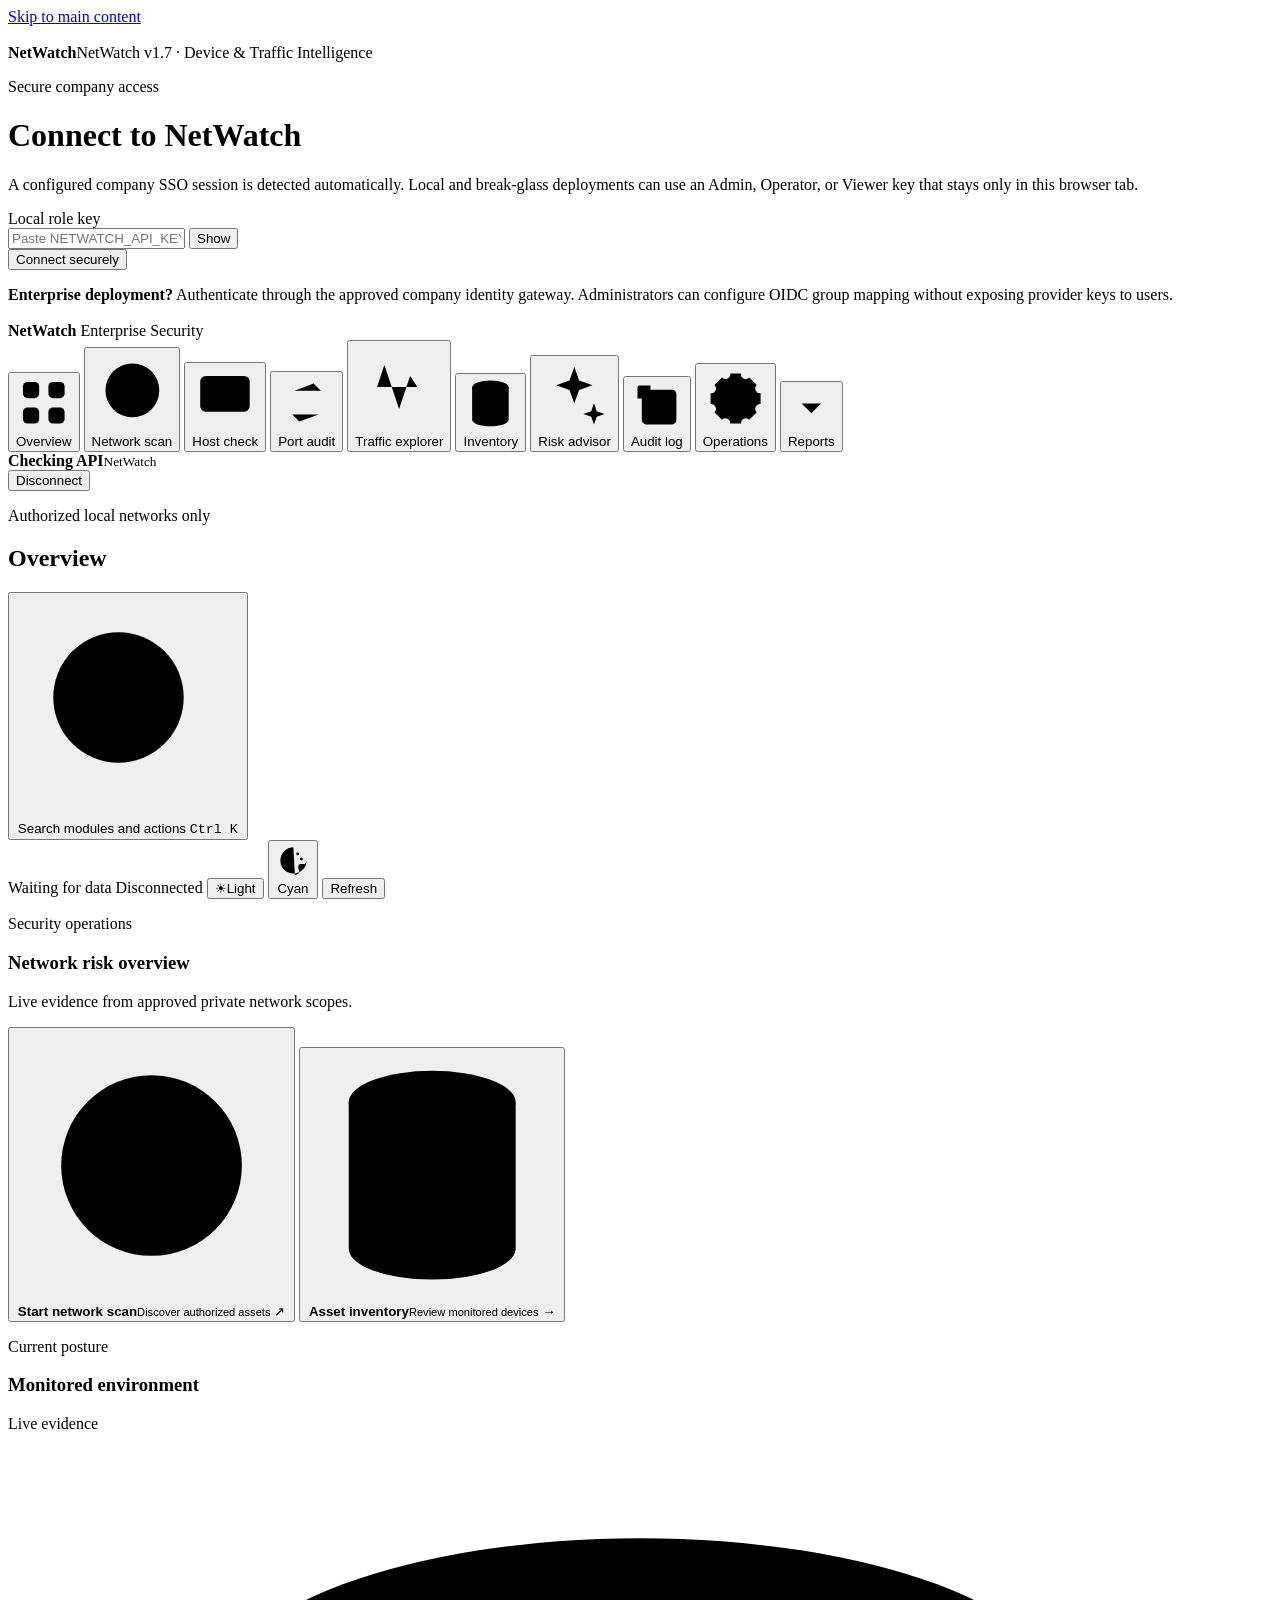
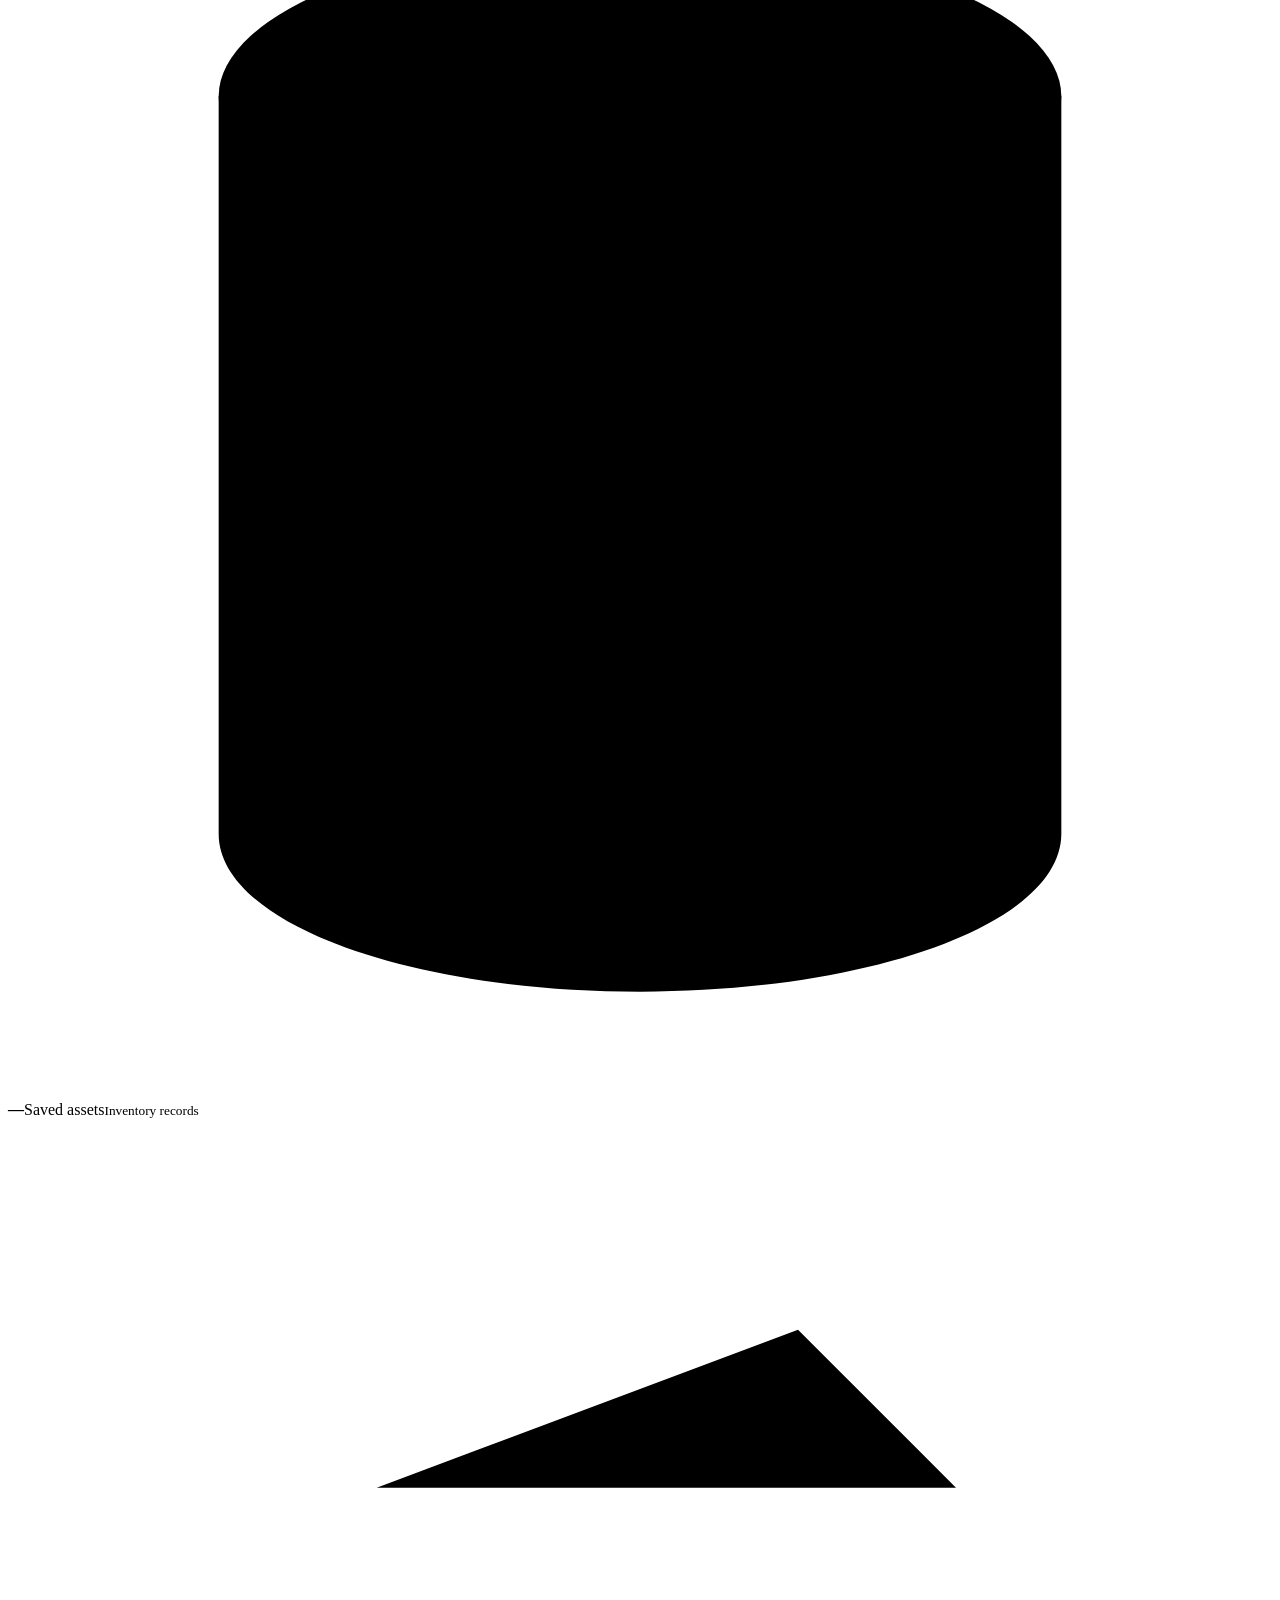
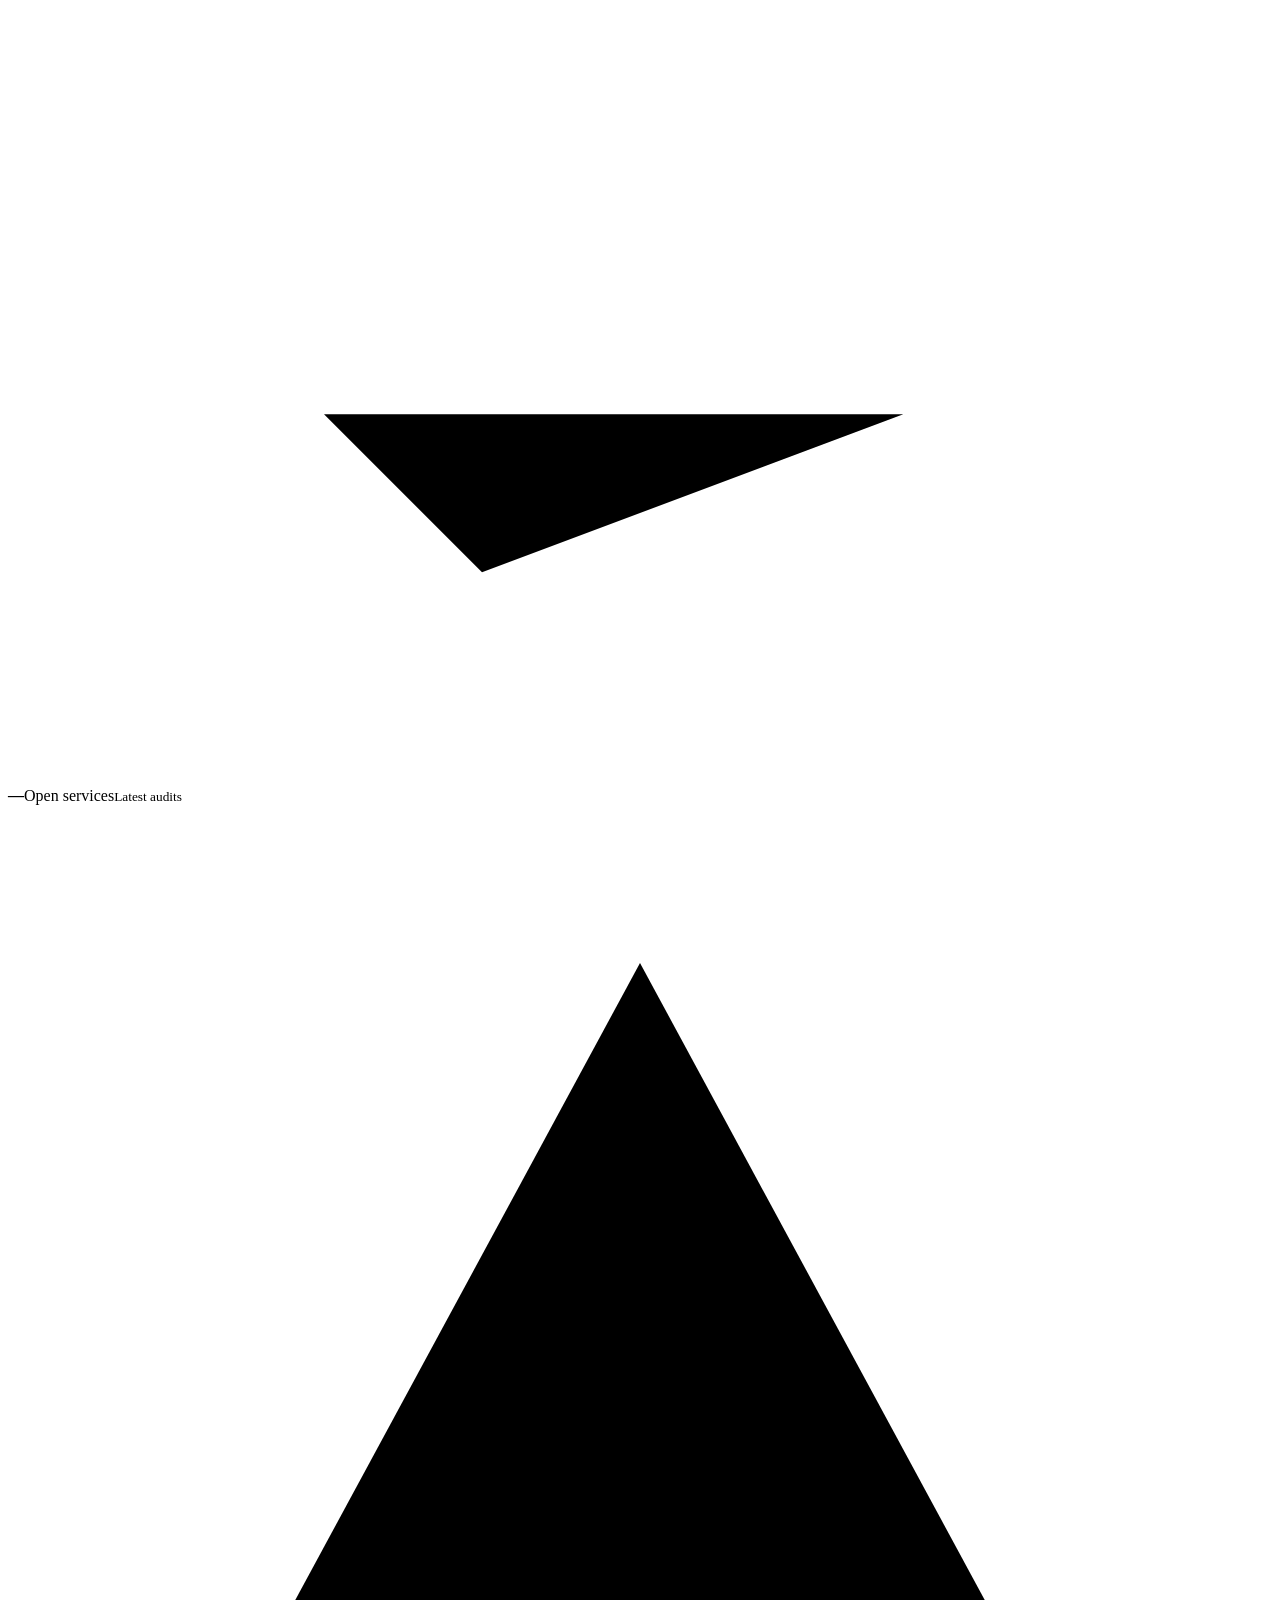
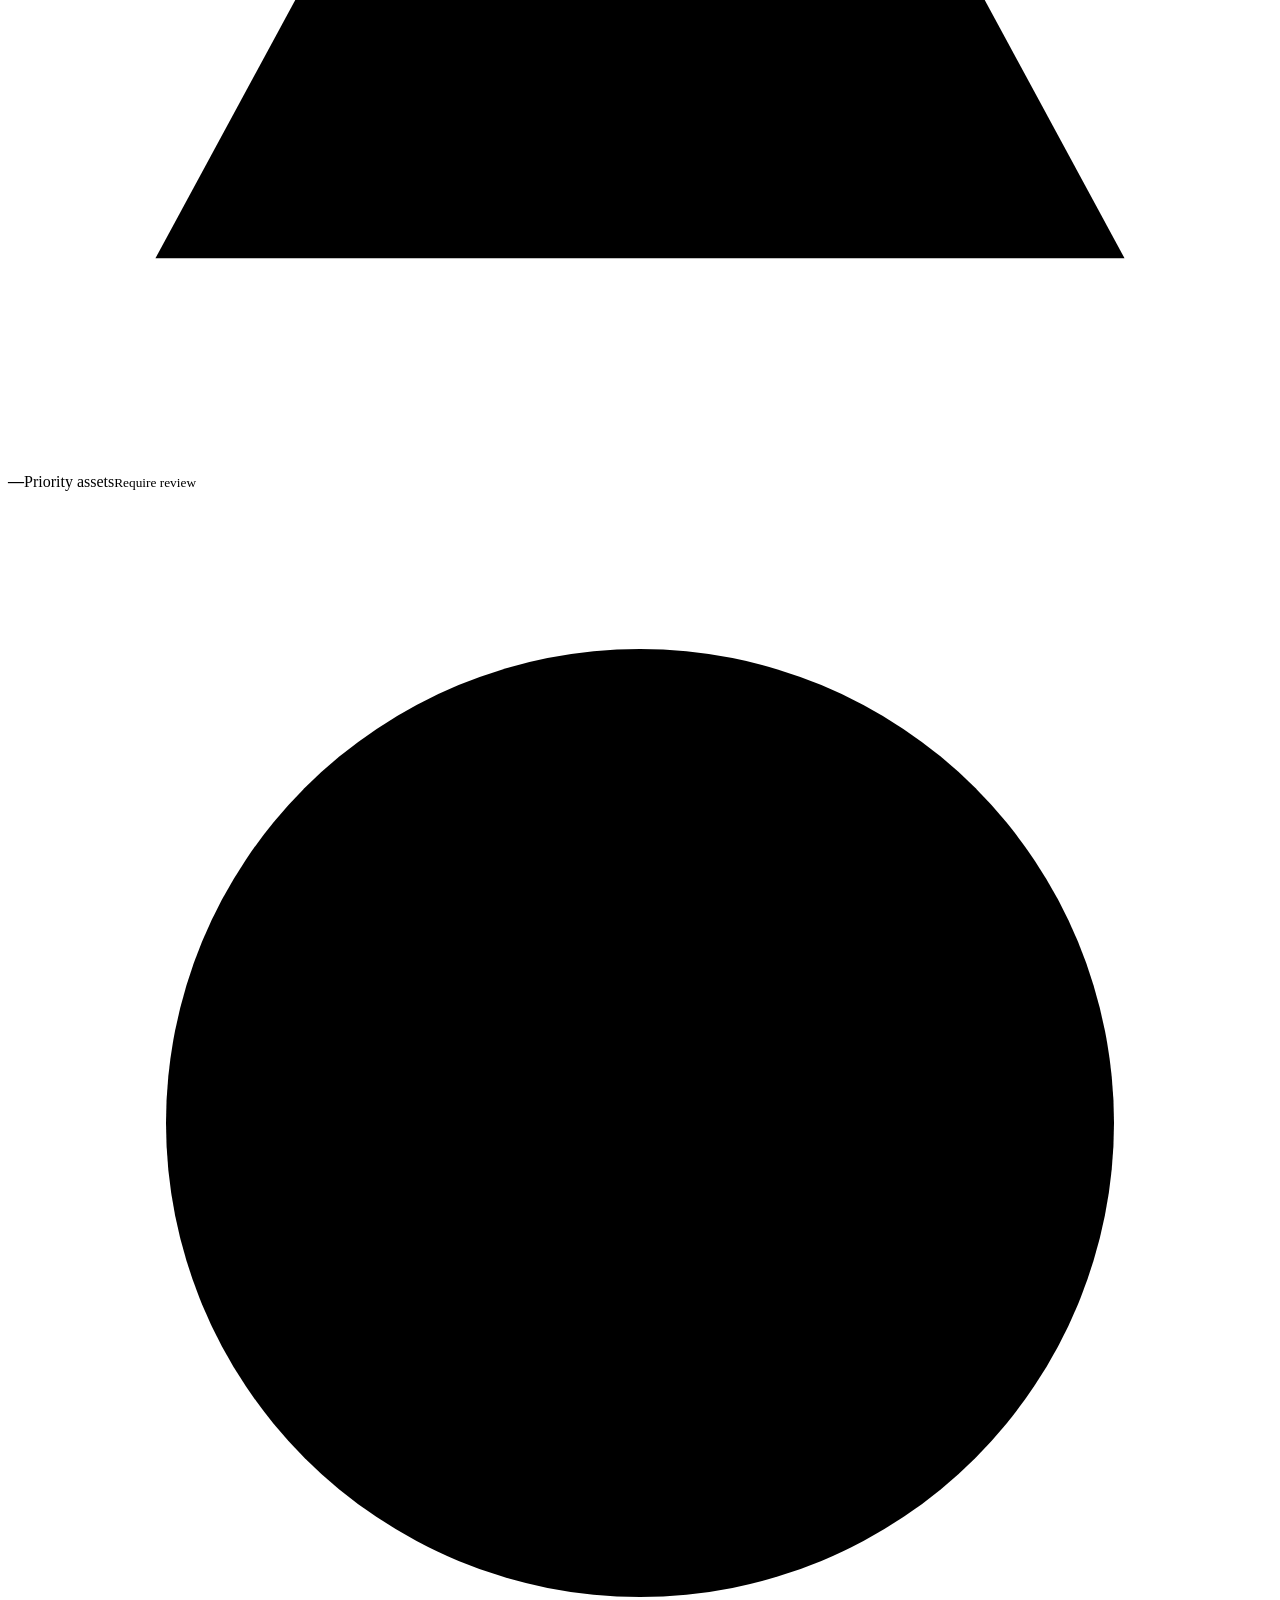
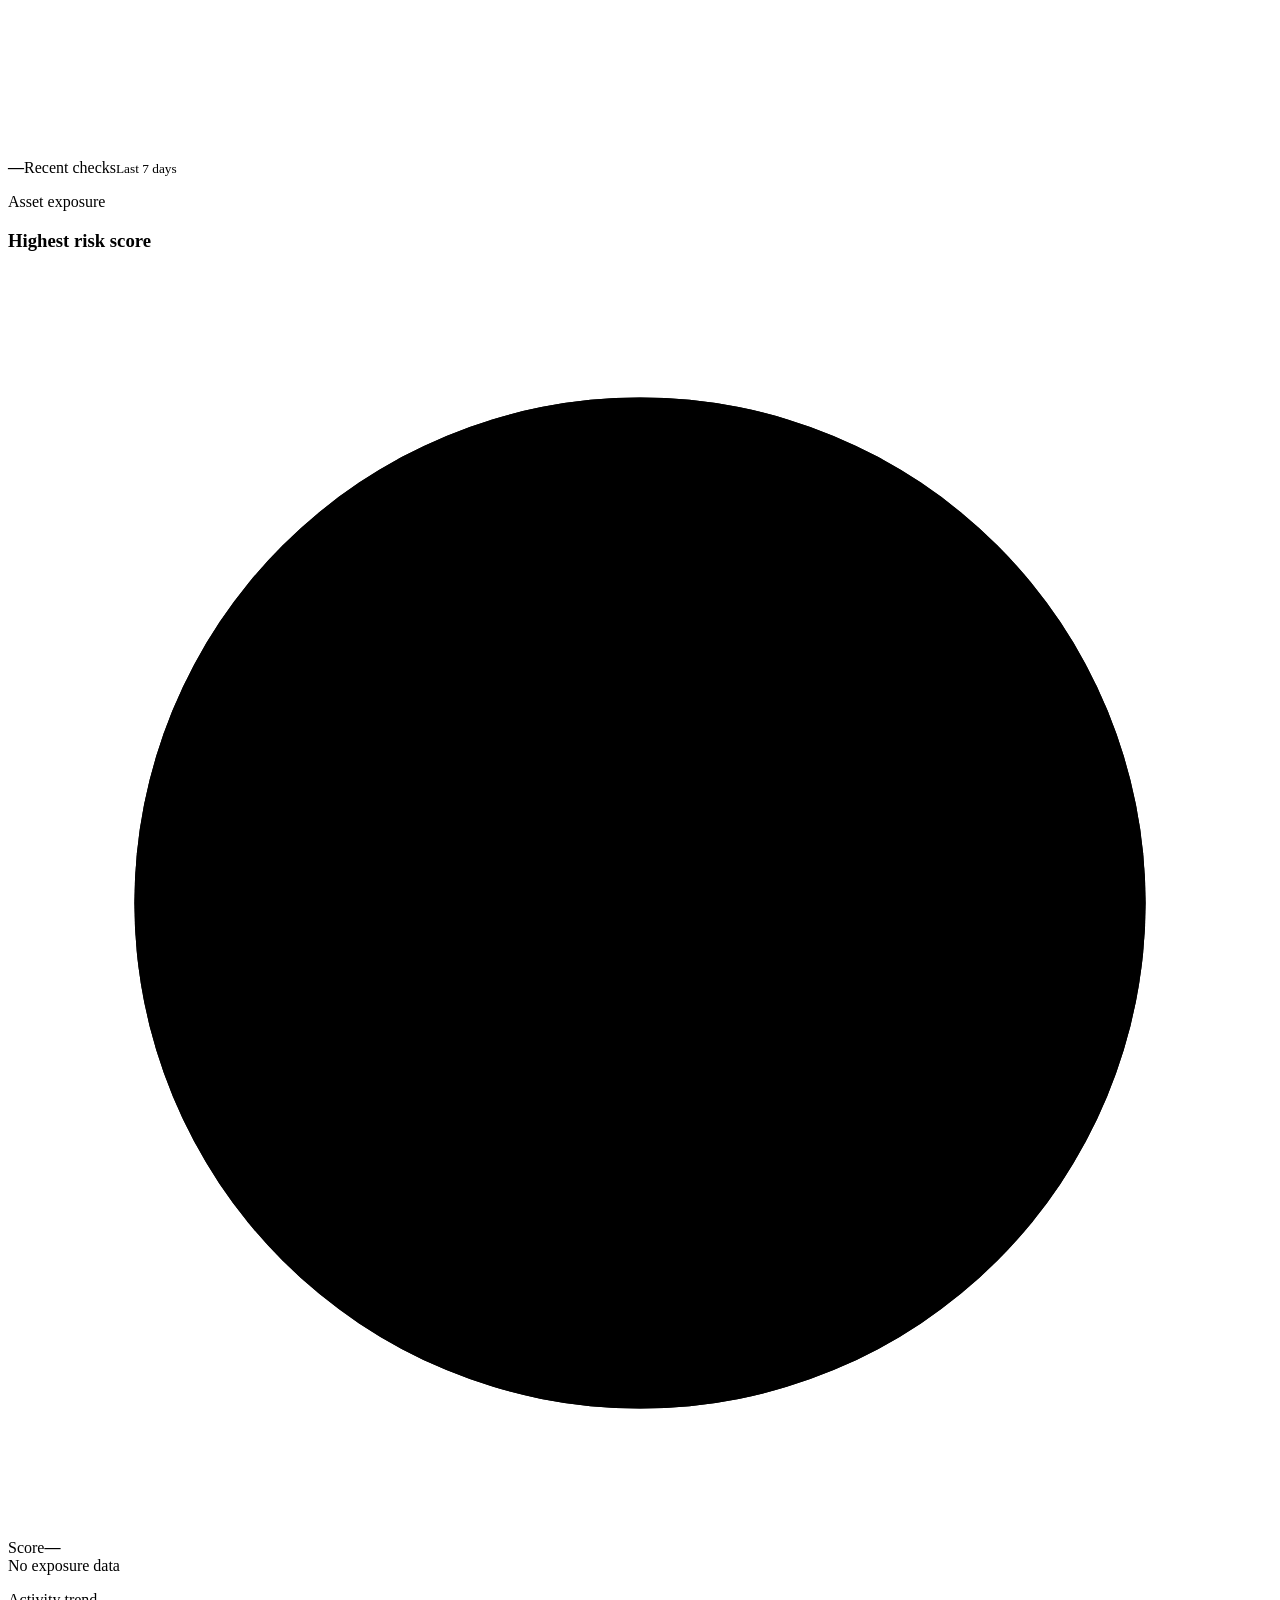
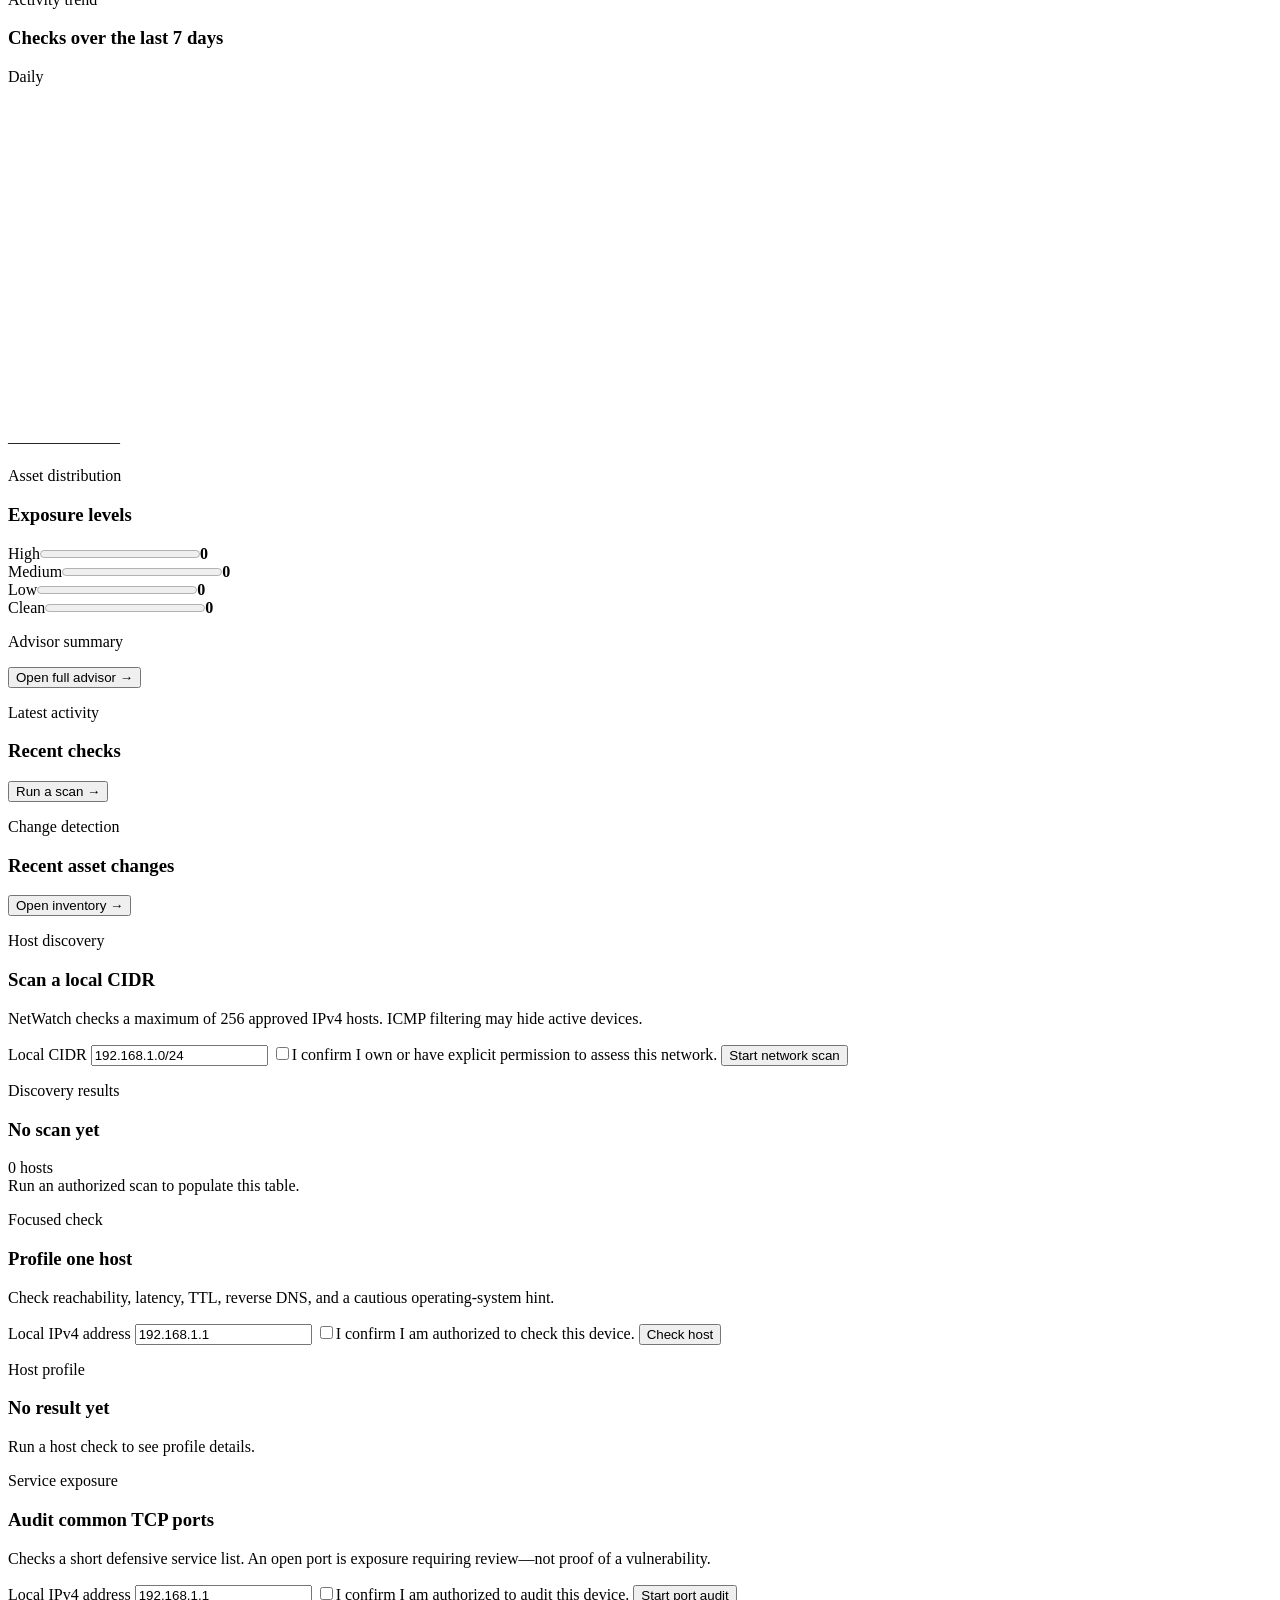
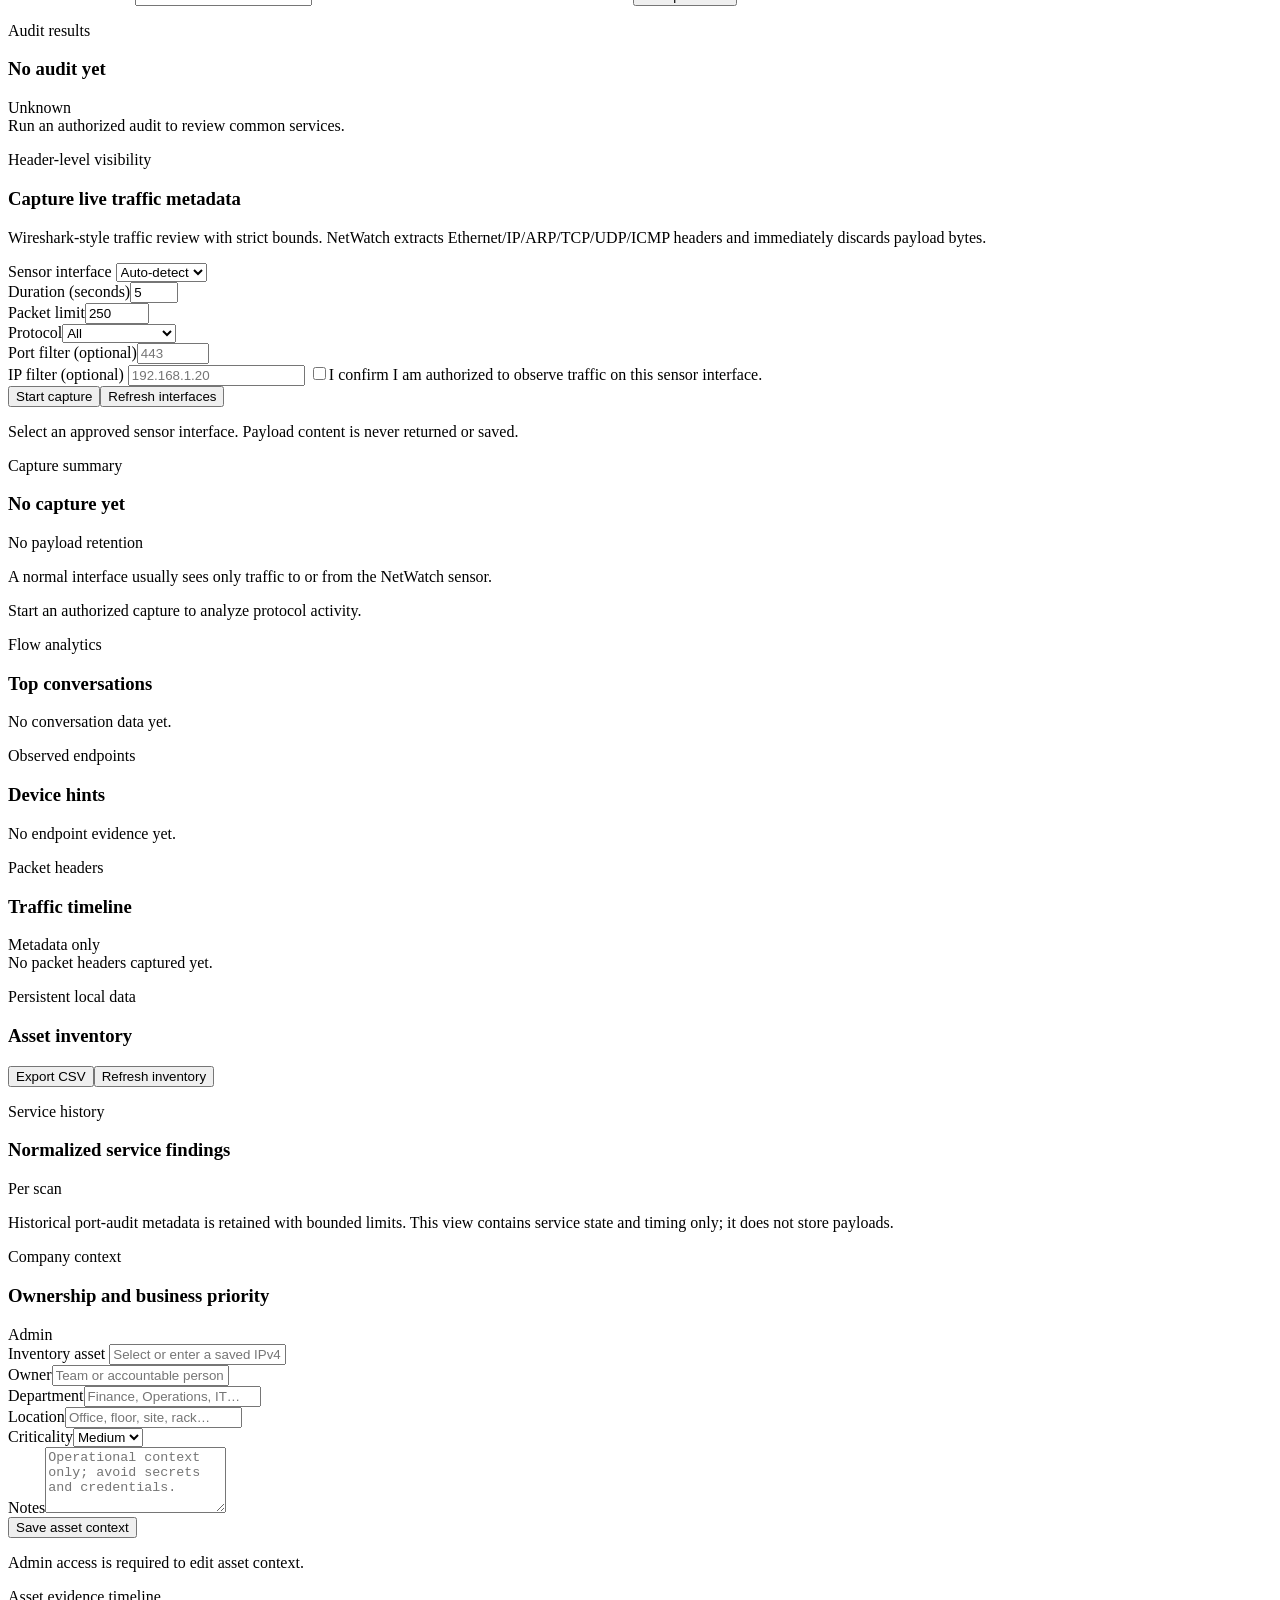
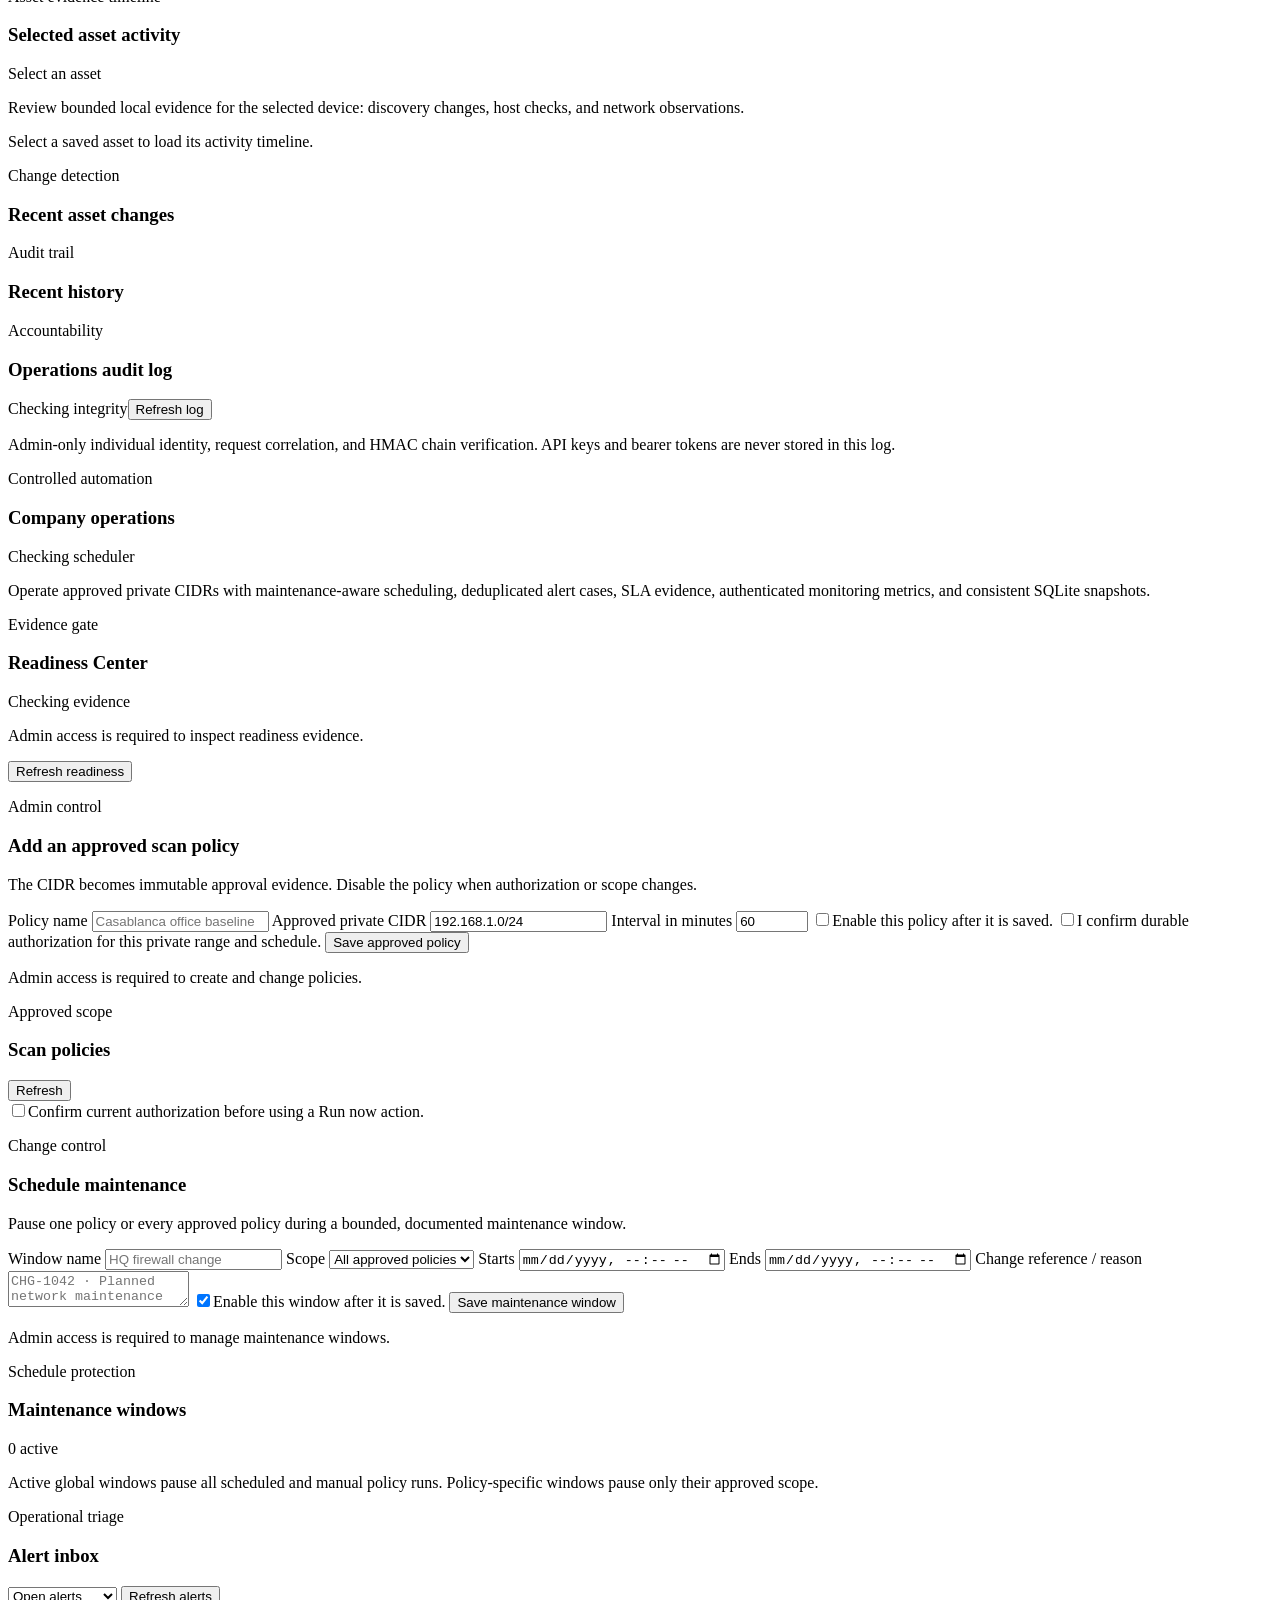
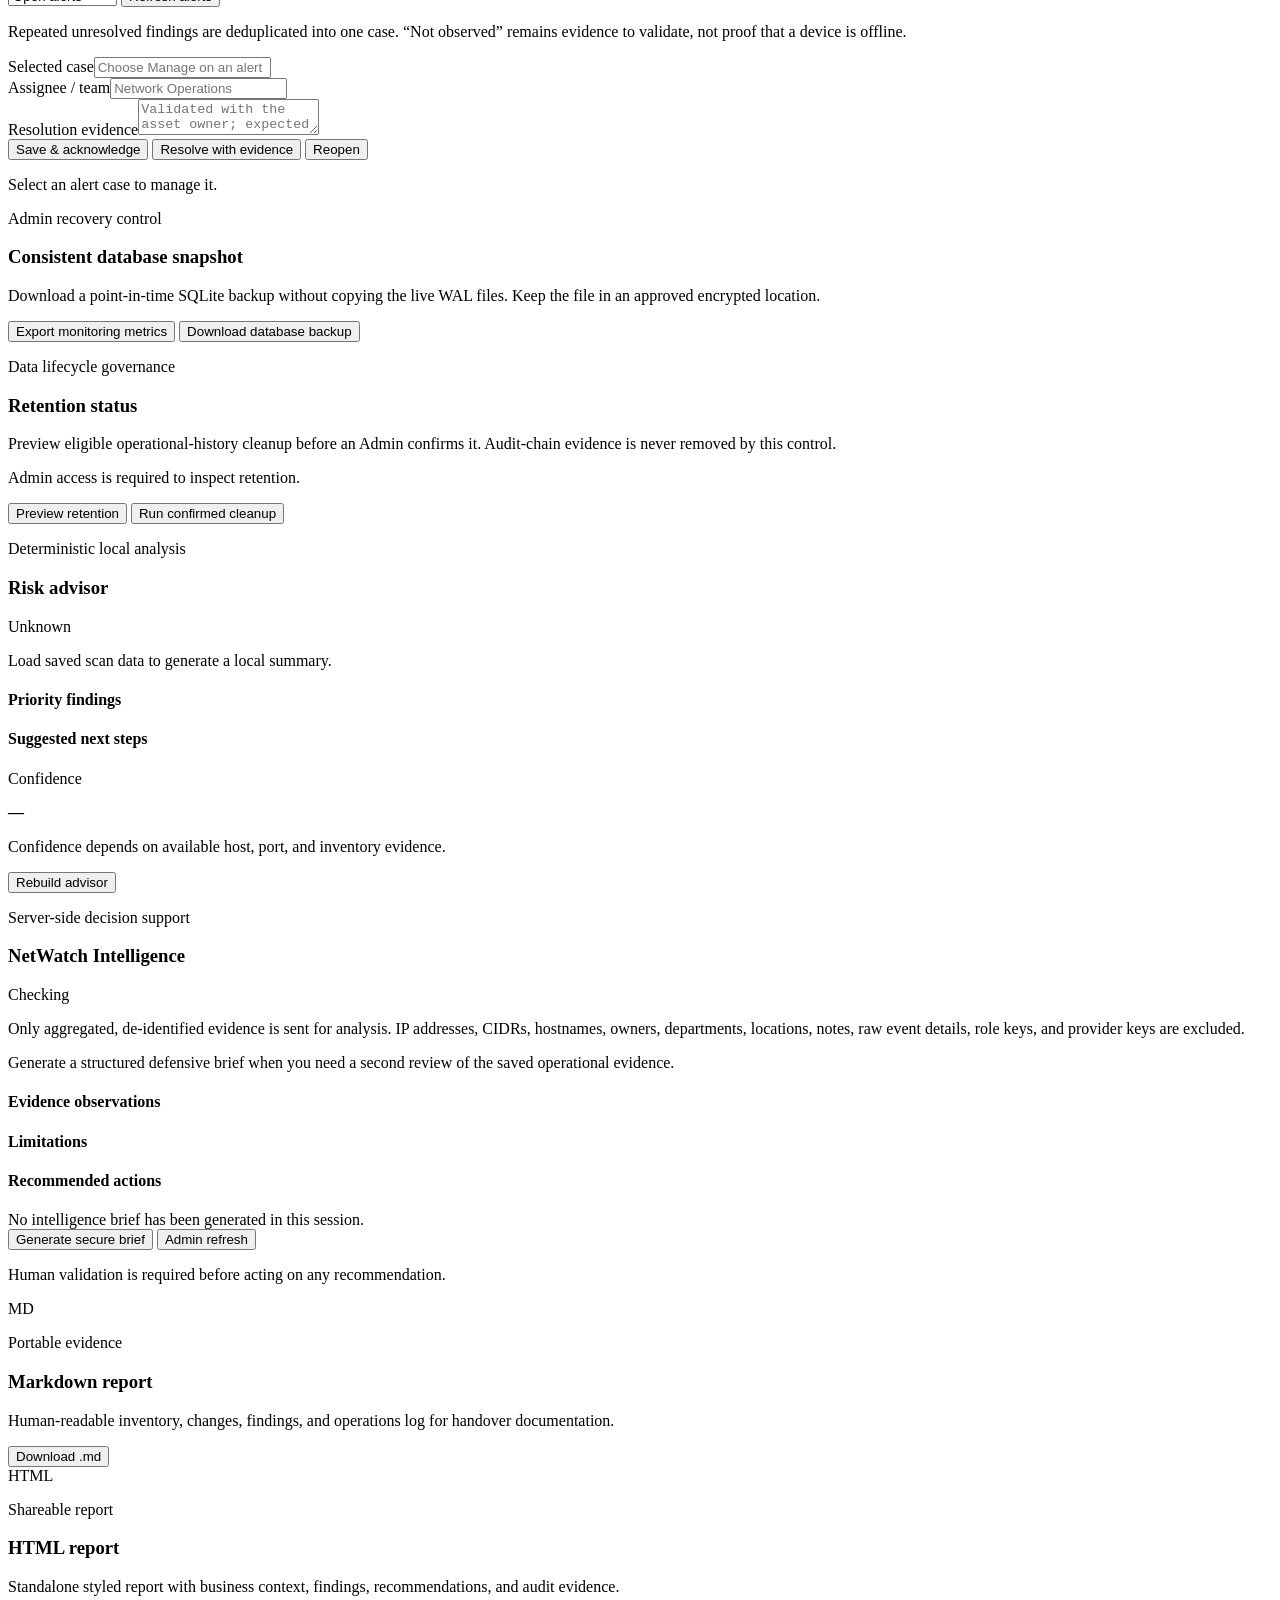
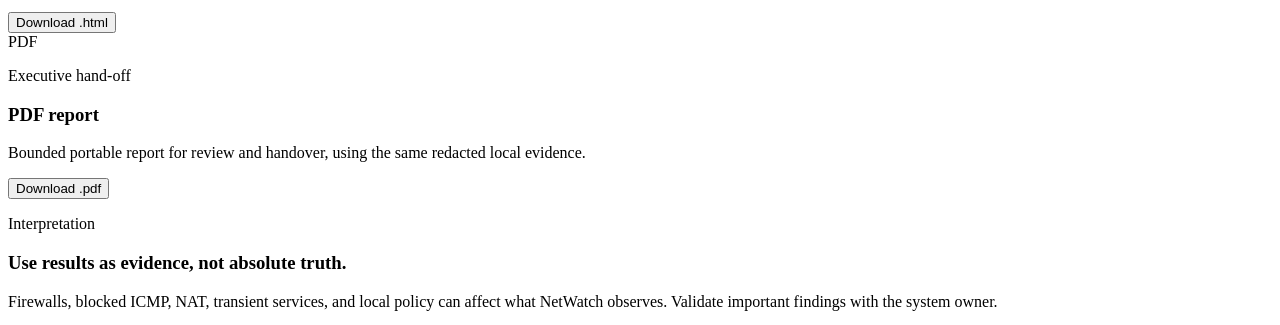
==== commit 146945d3: "feat(frontend): add mint light dashboard with persistent light/dark appearance" ====
--- a/frontend/index.html
+++ b/frontend/index.html
@@ -1,15 +1,16 @@
 <!doctype html>
-<html lang="en">
+<html lang="en" data-theme="light">
 <head>
   <meta charset="utf-8" />
   <meta name="viewport" content="width=device-width, initial-scale=1" />
   <meta name="description" content="NetWatch local network visibility and defensive review dashboard." />
-  <meta name="color-scheme" content="dark" />
-  <meta name="theme-color" content="#07131e" />
+  <meta name="color-scheme" content="light dark" />
+  <meta name="theme-color" content="#f4fbf7" />
   <title>NetWatch · Enterprise Network Intelligence</title>
   <link rel="icon" href="/assets/netwatch-symbol.svg" type="image/svg+xml" />
   <link rel="stylesheet" href="/styles.css" />
   <link rel="stylesheet" href="/soc-refresh.css" />
+  <link rel="stylesheet" href="/mint-light.css" />
 </head>
 <body>
   <a class="skip-link" href="#main-content">Skip to main content</a>
@@ -101,6 +102,7 @@
         <div class="top-actions">
           <span id="data-freshness" class="freshness-chip waiting" title="No protected data loaded yet"><i aria-hidden="true"></i><span>Waiting for data</span></span>
           <span id="session-role" class="role-badge">Disconnected</span>
+          <button id="theme-switch" class="theme-switch" type="button" aria-label="Switch to dark theme" title="Switch to dark theme" aria-pressed="true"><span class="theme-switch-icon" aria-hidden="true">☀</span><span class="theme-switch-label">Light</span></button>
           <button id="accent-switch" class="appearance-toggle" type="button" aria-label="Change interface accent (currently Cyan)" title="Change interface accent">
             <svg viewBox="0 0 24 24" aria-hidden="true"><path d="M12 3a9 9 0 1 0 9 9c0 1.6-1.1 2.5-2.4 2.5h-1.3a2 2 0 0 0-2 2c0 1.2.8 2.1.8 3.2 0 1.2-1 2.3-3.1 2.3"/><circle cx="7.5" cy="11" r="1"/><circle cx="10" cy="7.5" r="1"/><circle cx="15" cy="7.5" r="1"/><circle cx="17.5" cy="11" r="1"/></svg>
             <span id="accent-label">Cyan</span>
@@ -540,5 +542,6 @@
 
   <script src="/app.js" defer></script>
   <script src="/ui-polish.js" defer></script>
+  <script src="/theme-toggle.js" defer></script>
 </body>
 </html>
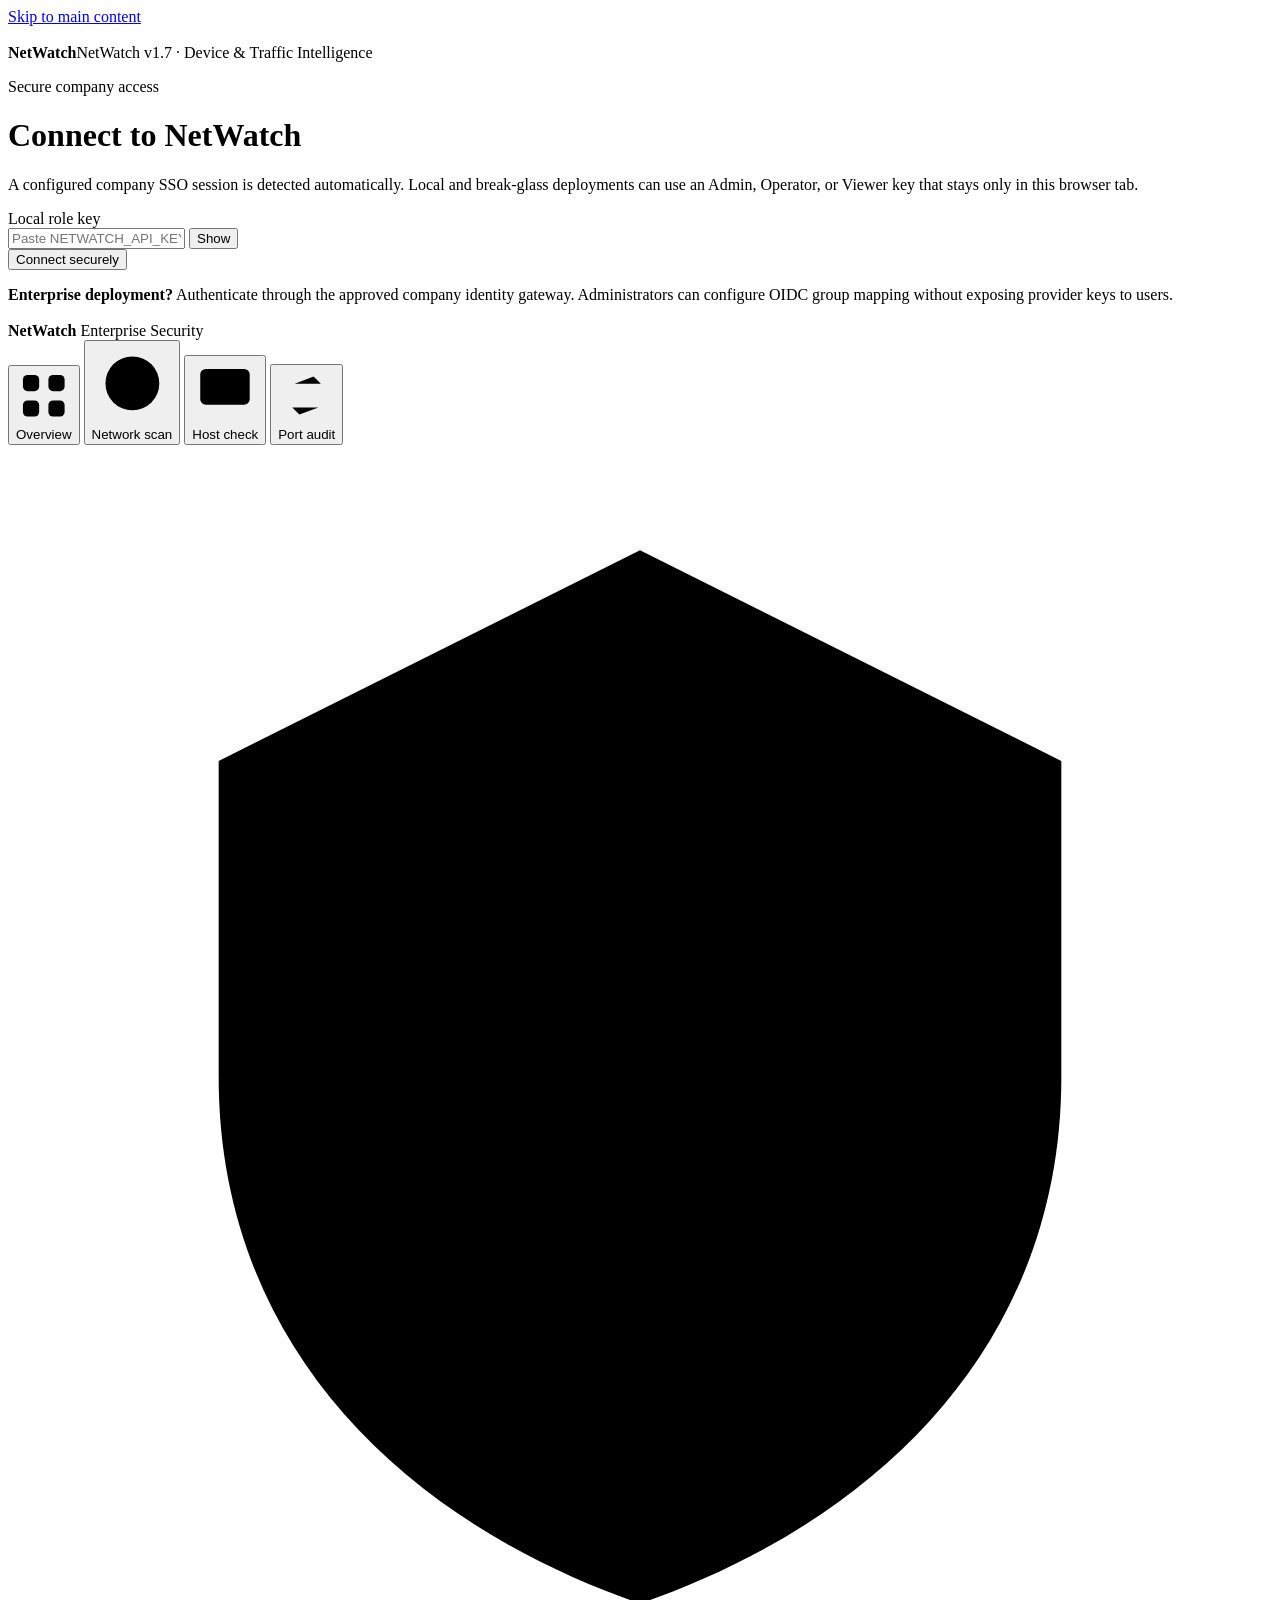
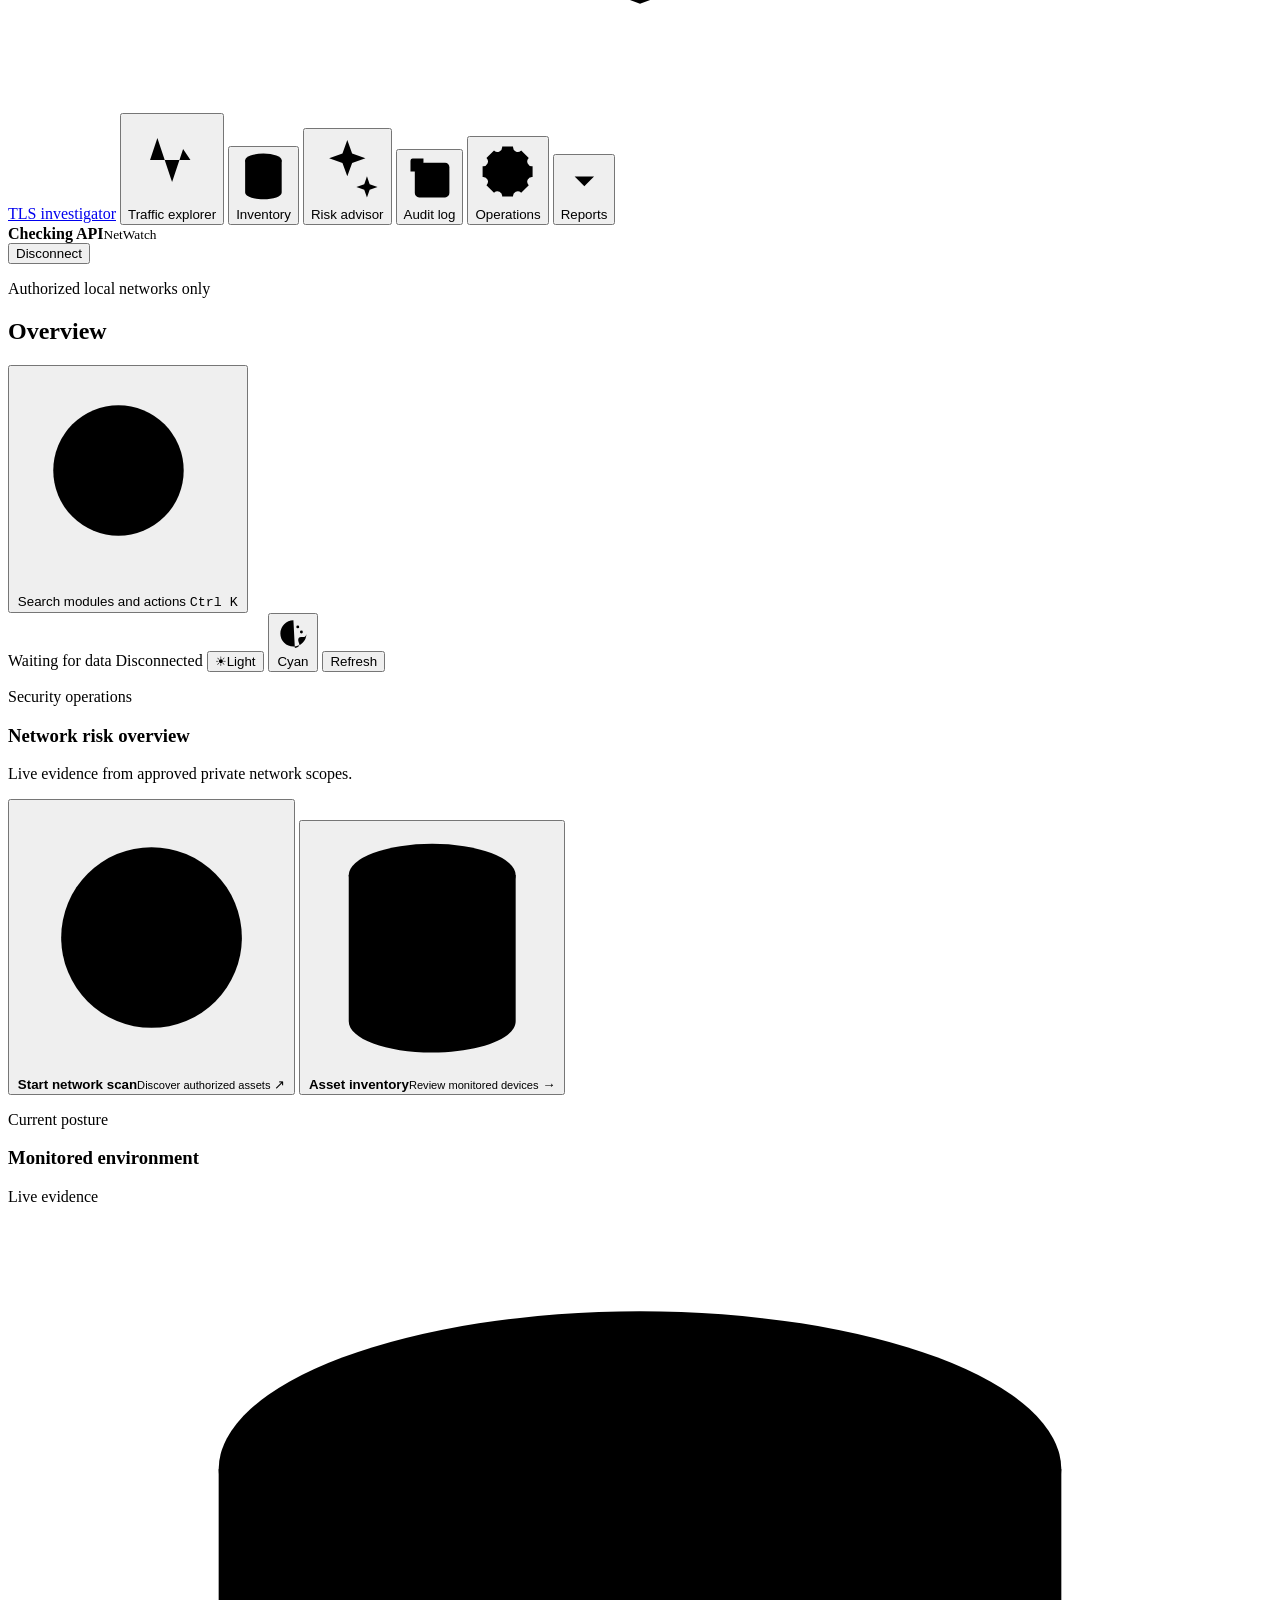
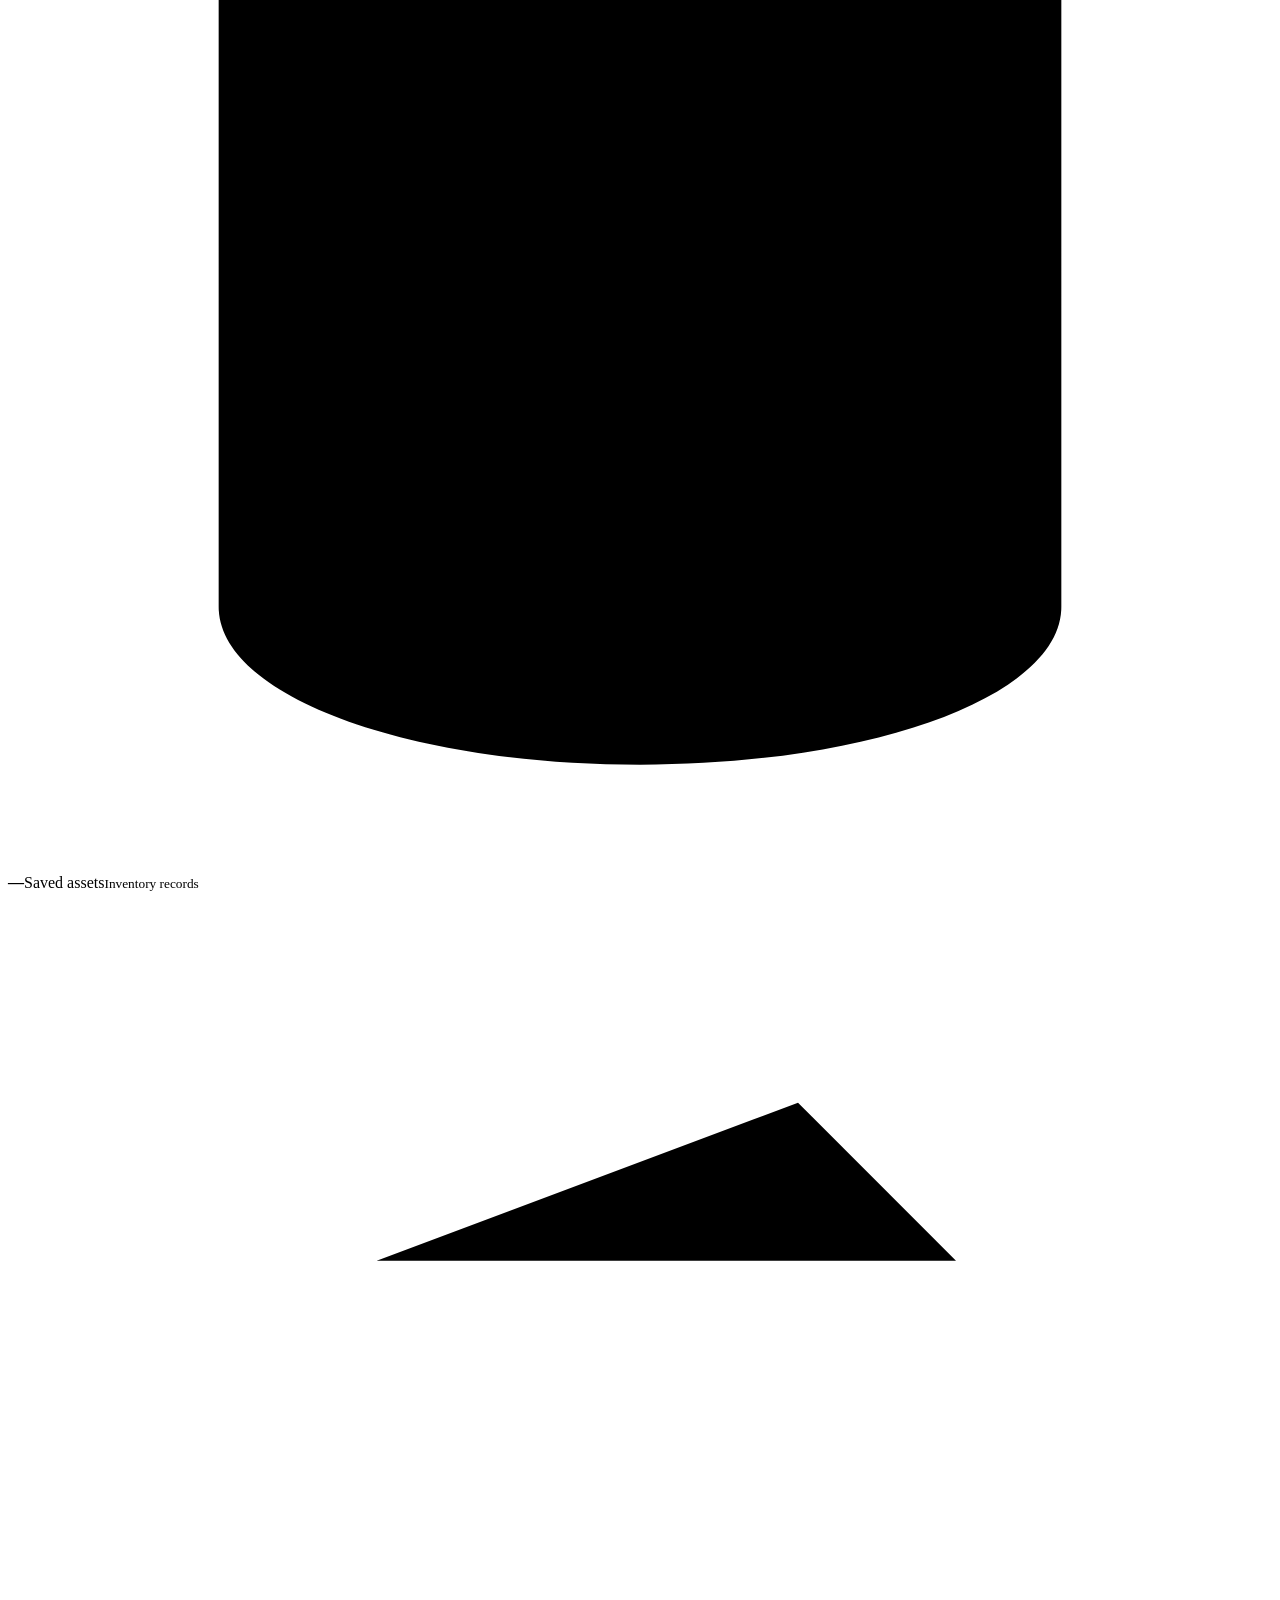
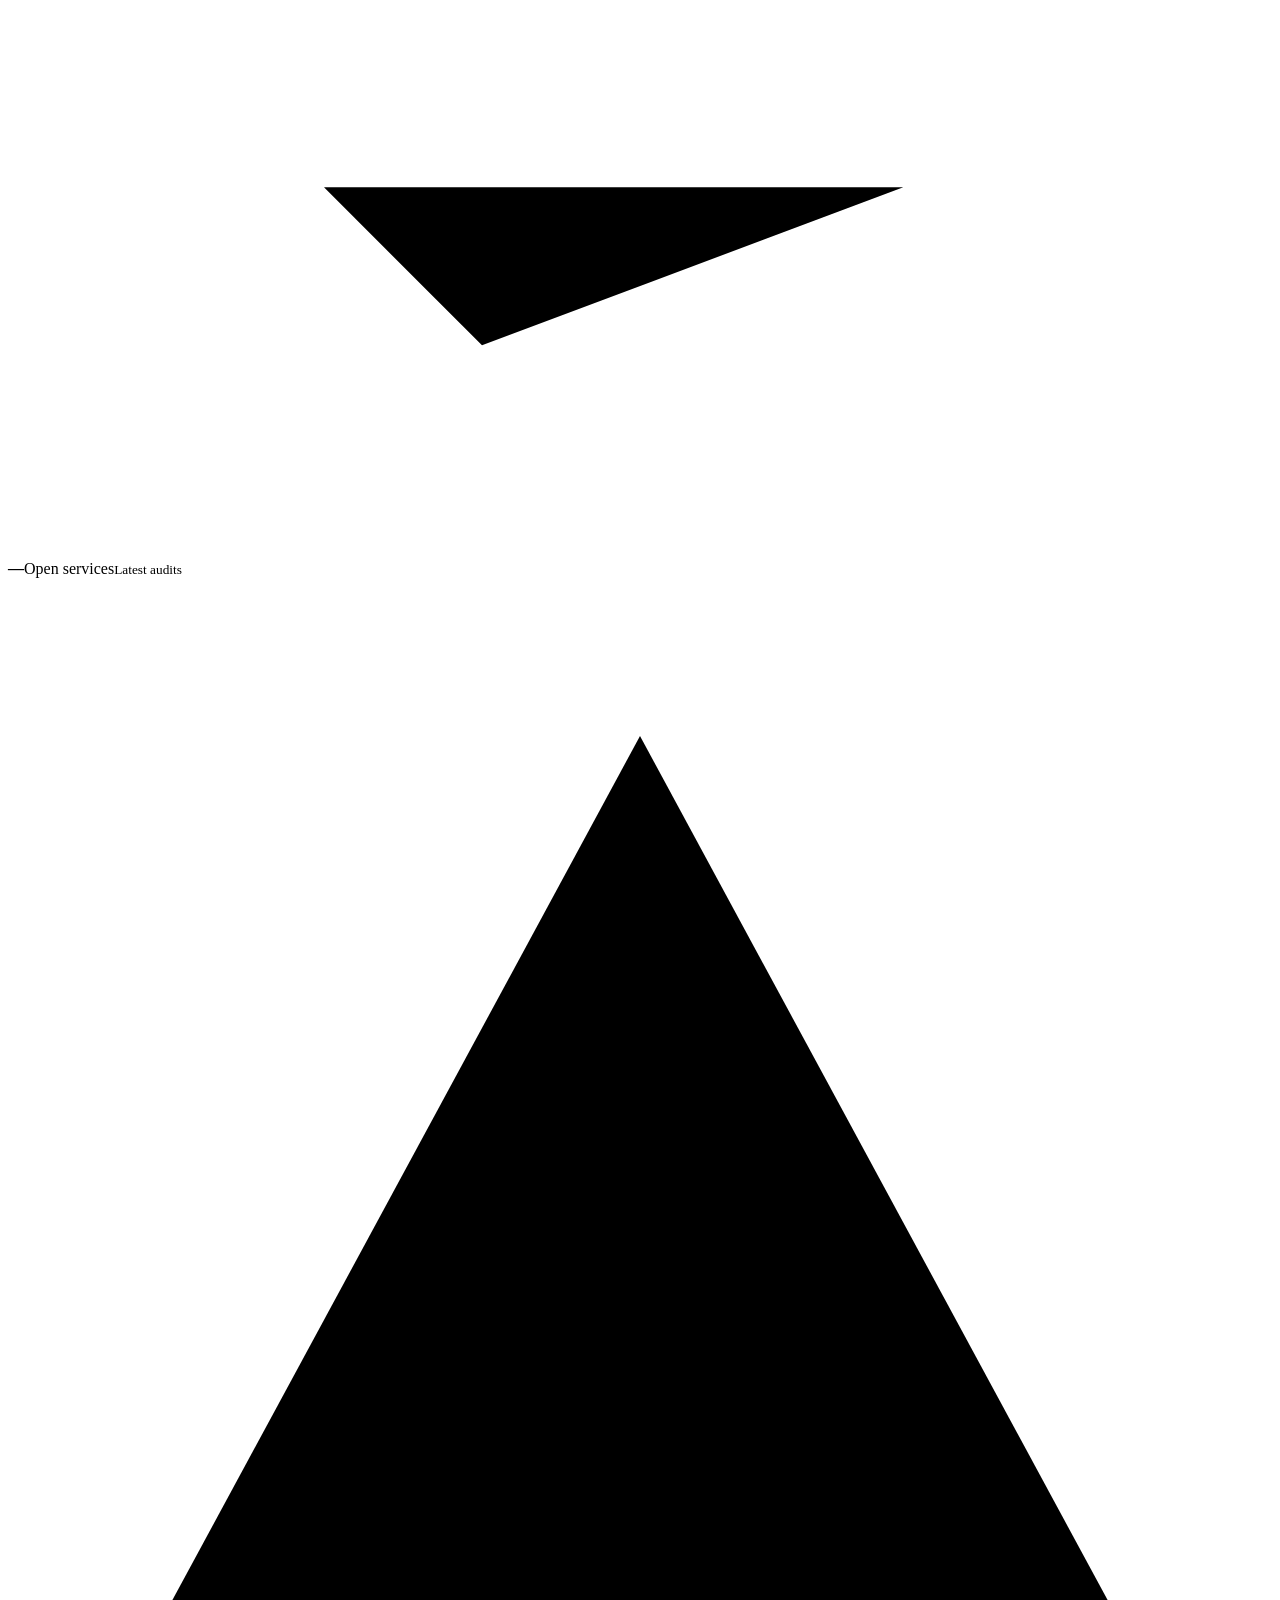
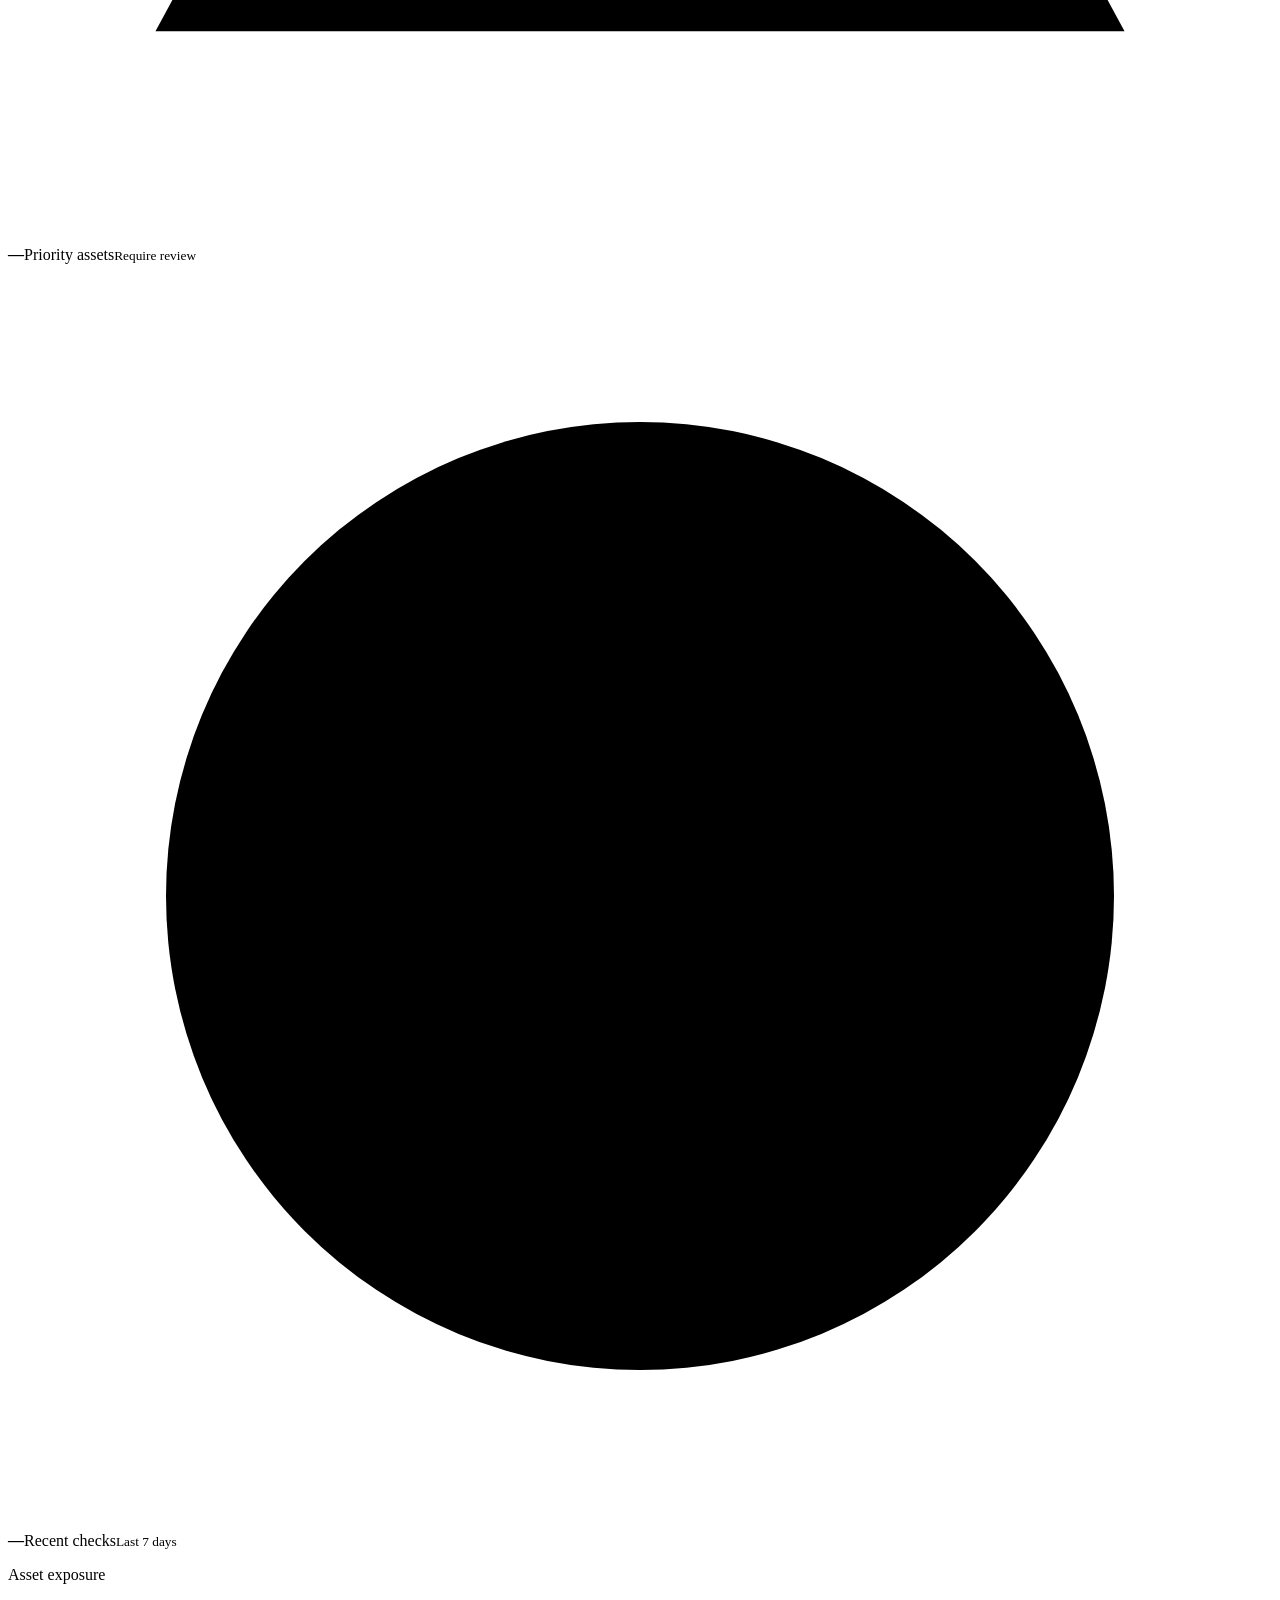
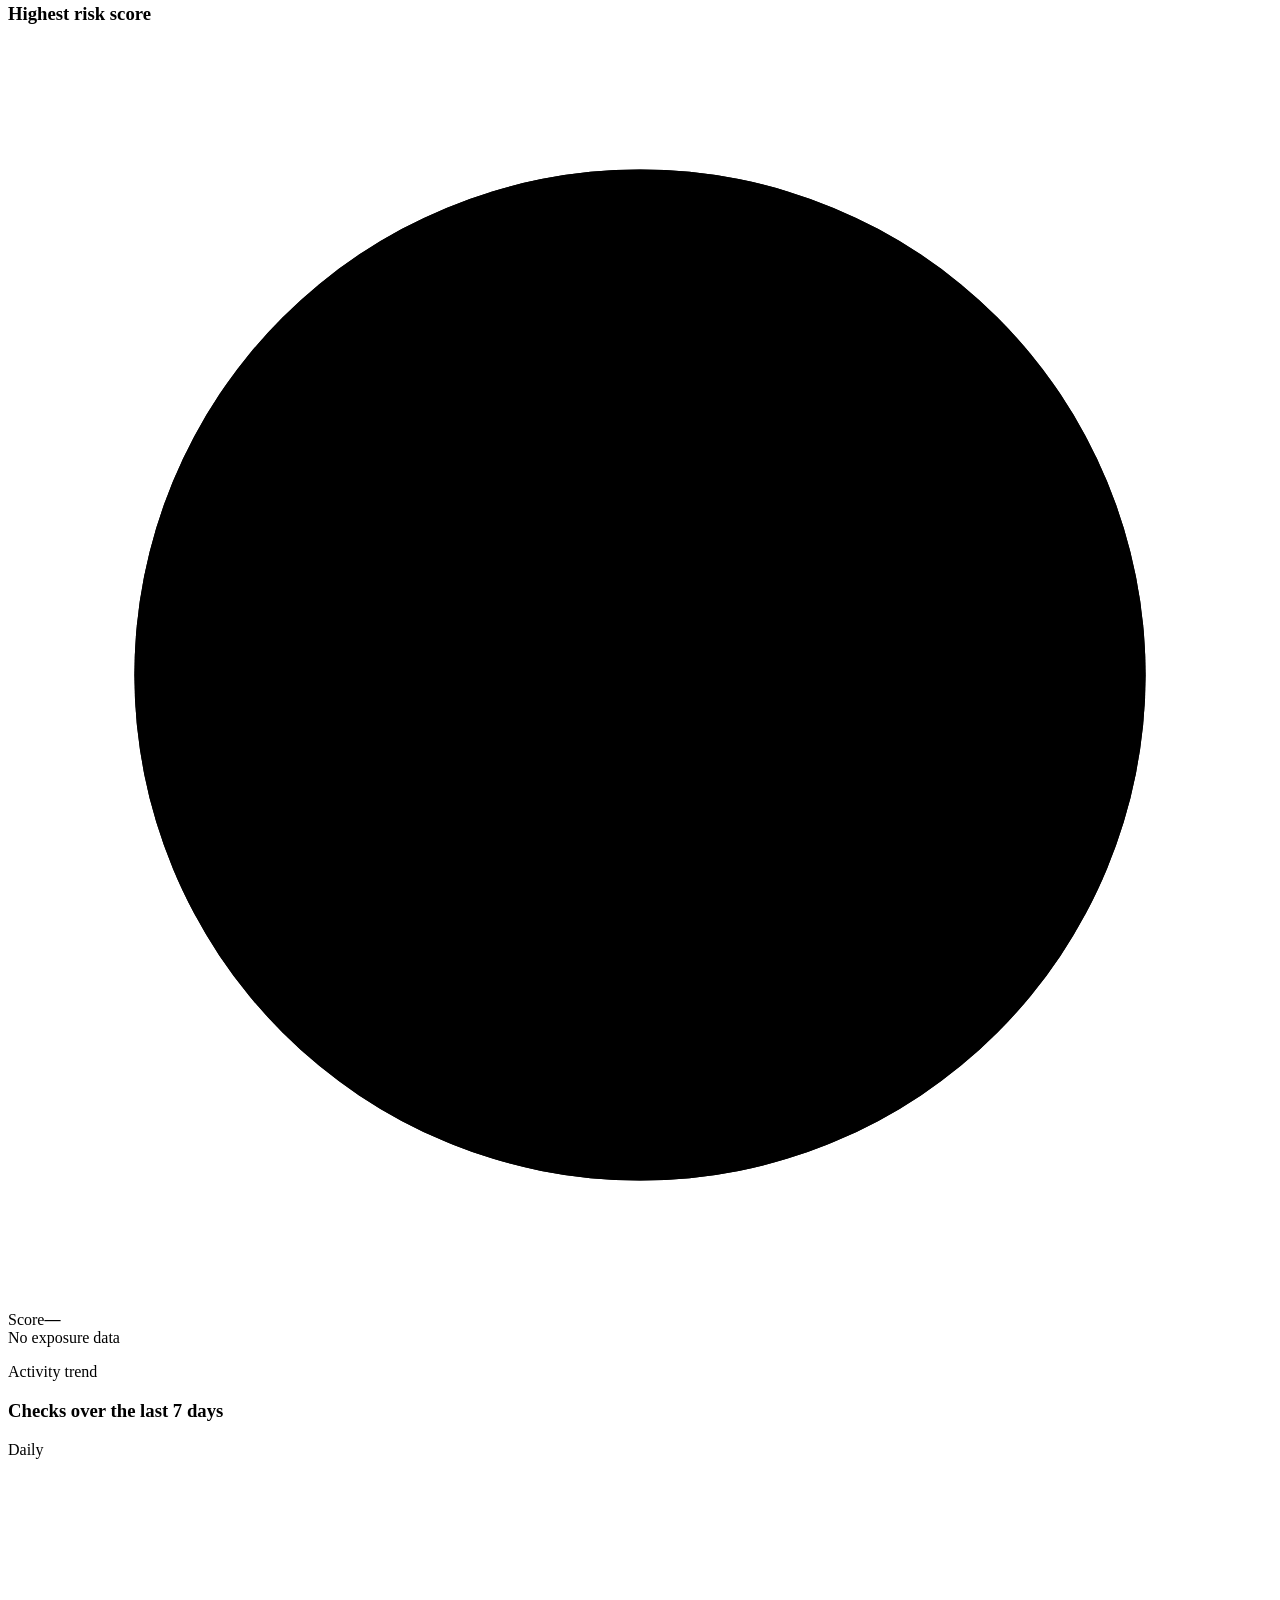
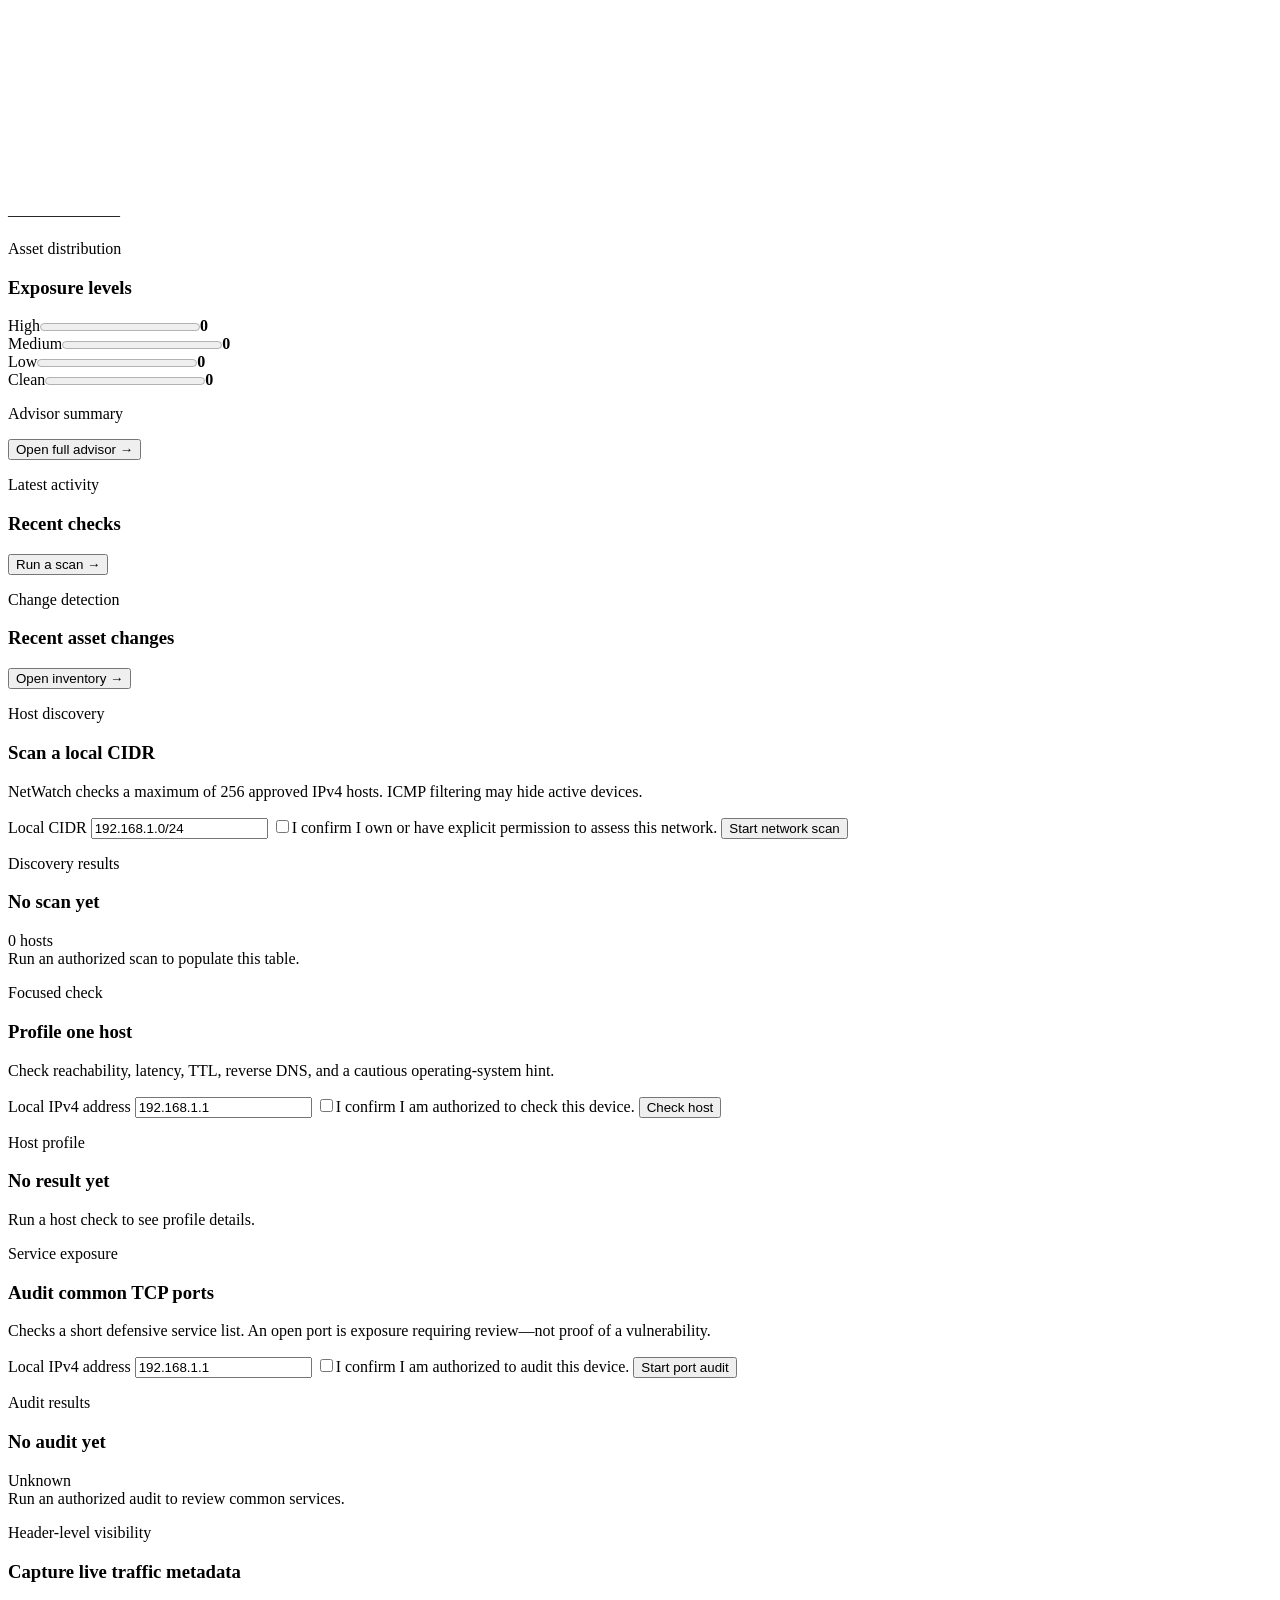
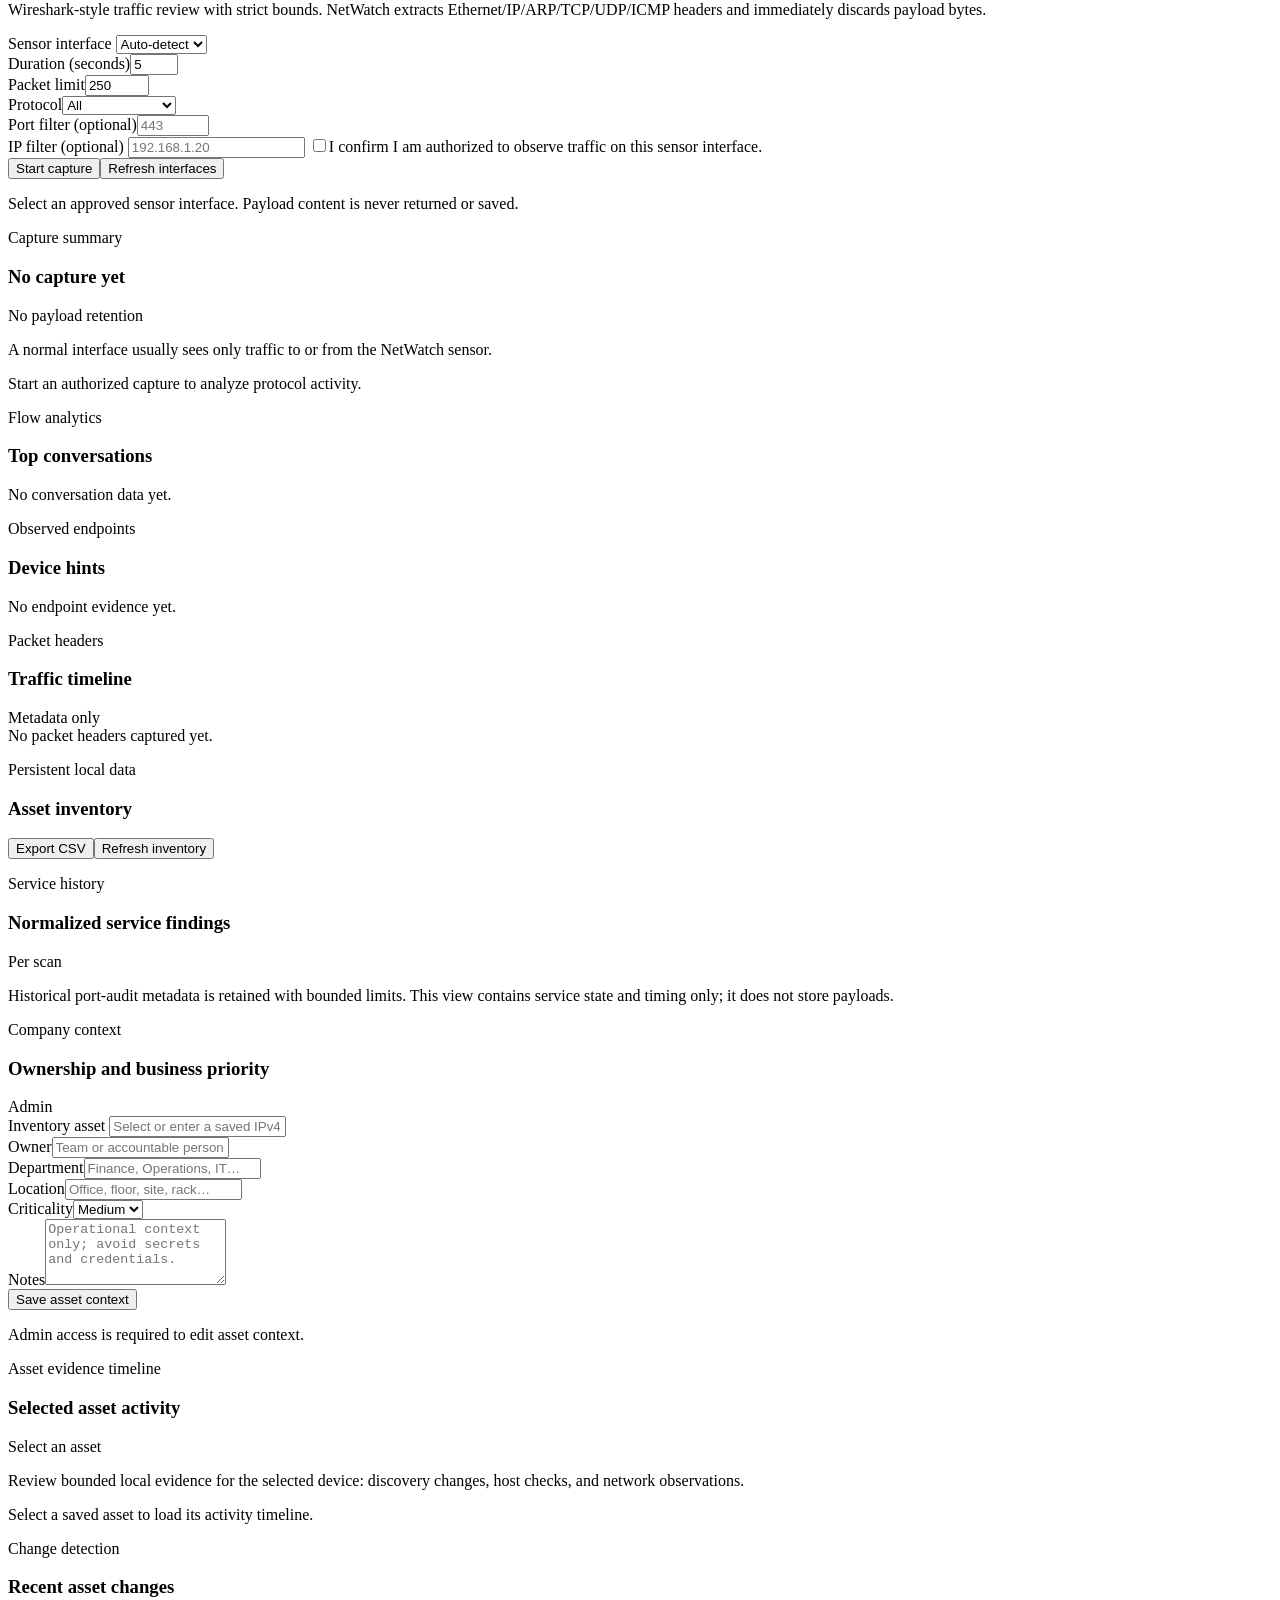
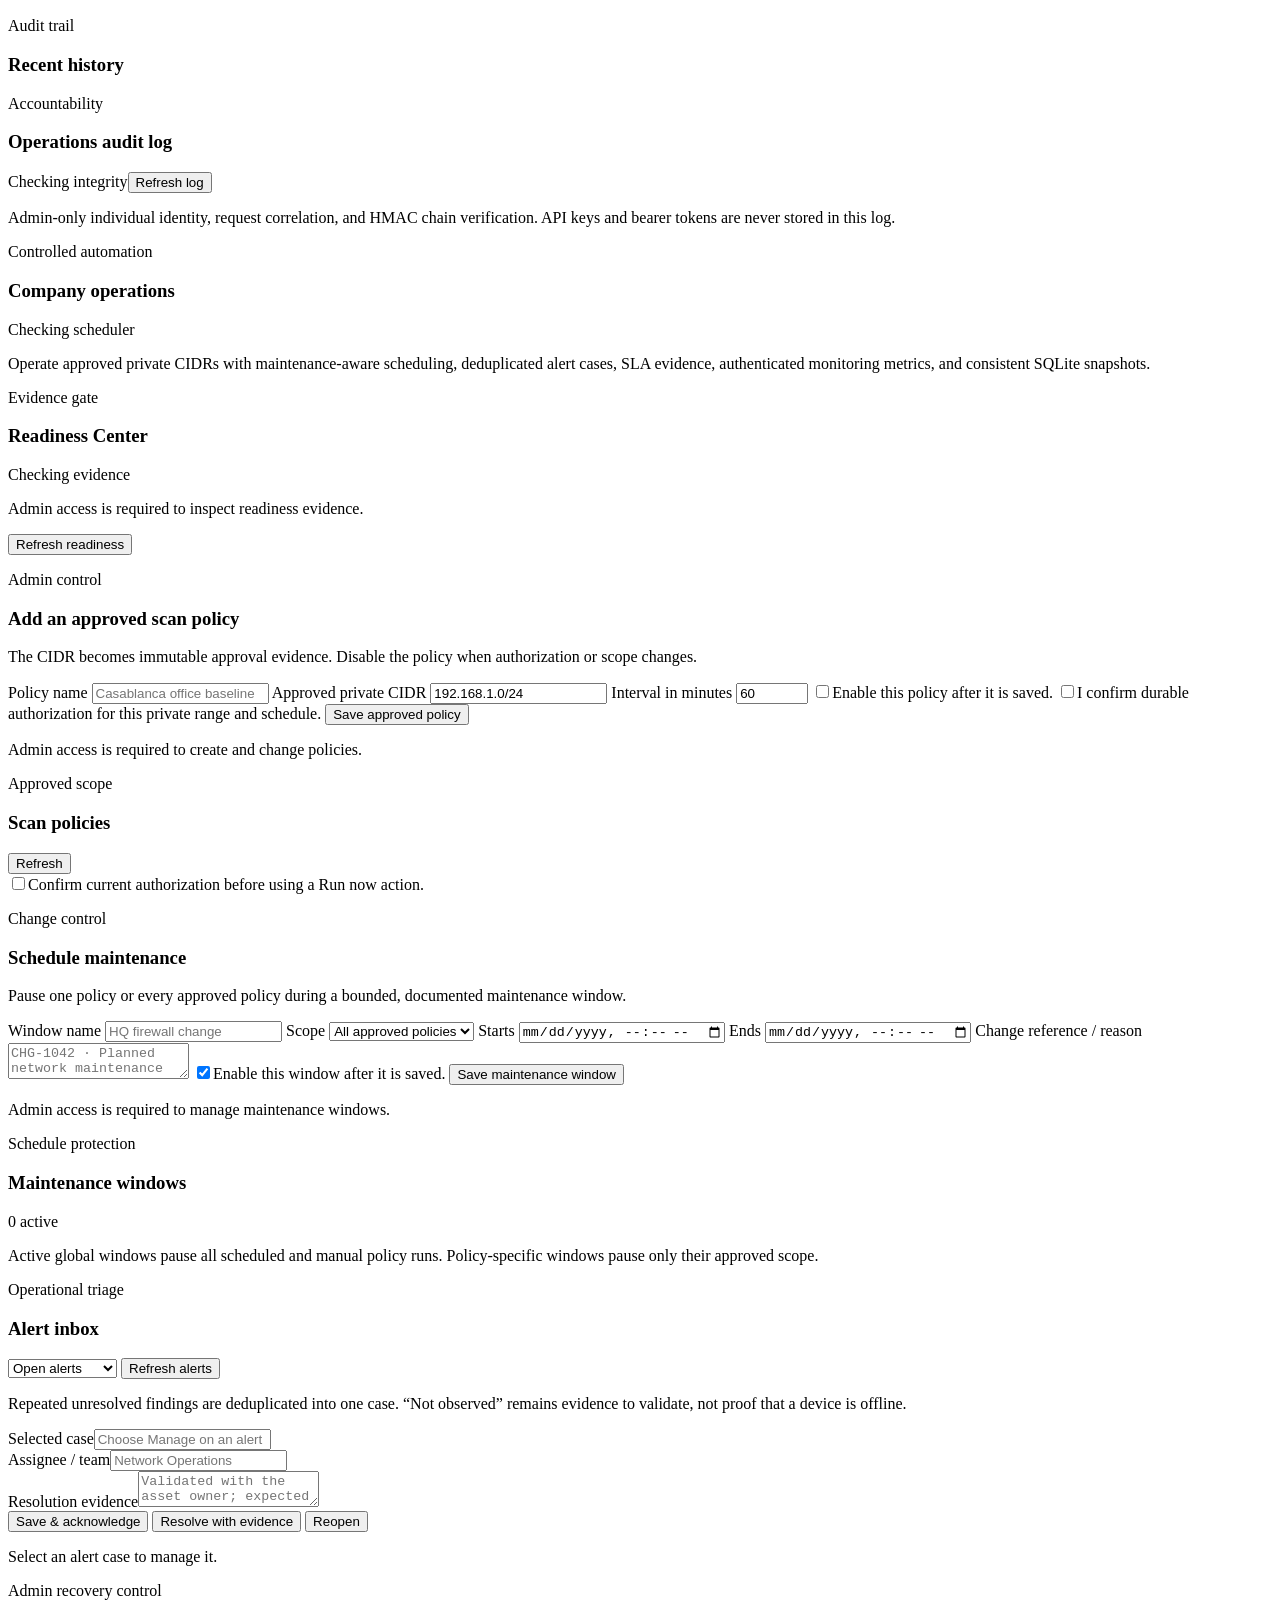
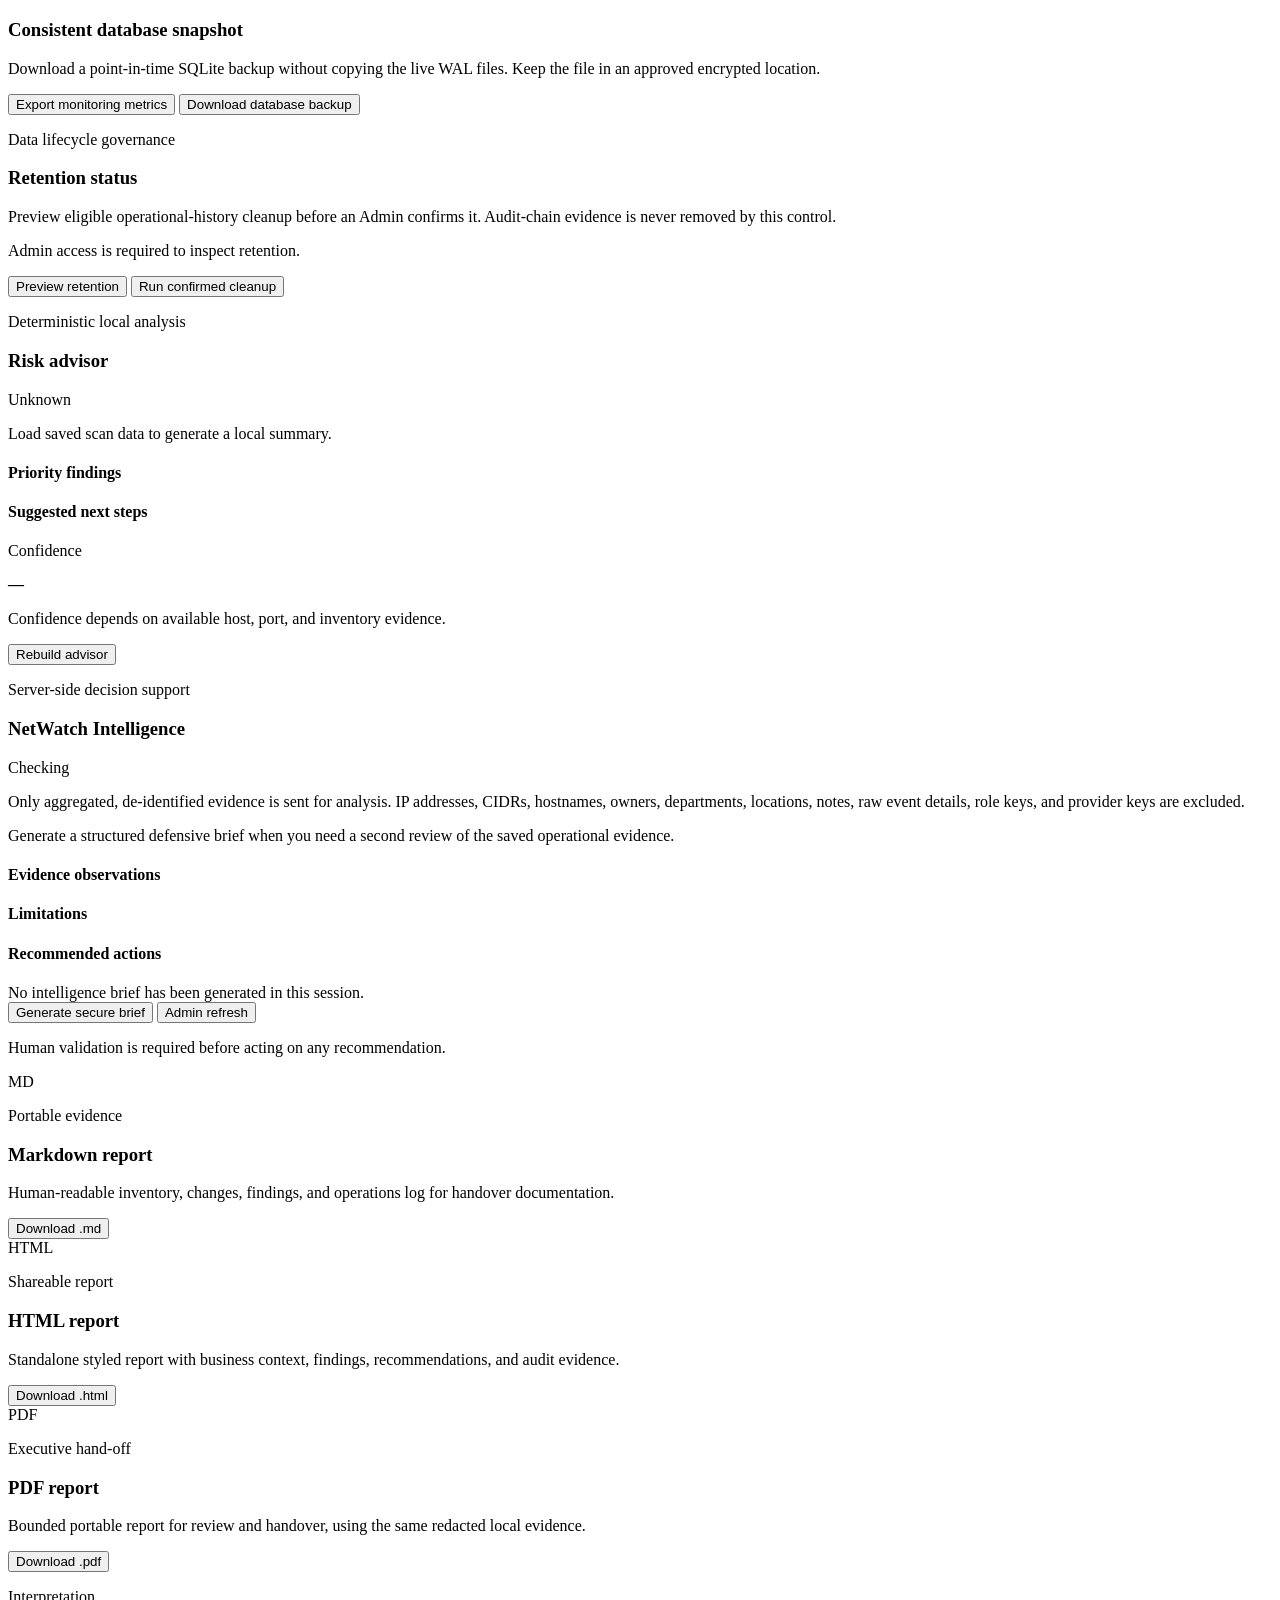
==== commit 1e099595: "feat(ui): surface TLS investigator and restore responsive styling" ====
--- a/frontend/index.html
+++ b/frontend/index.html
@@ -71,6 +71,7 @@
         <button class="nav-item" data-view="network"><span class="nav-icon" aria-hidden="true"><svg viewBox="0 0 24 24"><circle cx="12" cy="12" r="8"/><circle cx="12" cy="12" r="3"/><path d="M12 4v3M20 12h-3M12 20v-3M4 12h3"/></svg></span><span class="nav-label">Network scan</span></button>
         <button class="nav-item" data-view="host"><span class="nav-icon" aria-hidden="true"><svg viewBox="0 0 24 24"><rect x="3" y="4" width="18" height="13" rx="2"/><path d="M8 21h8M12 17v4"/></svg></span><span class="nav-label">Host check</span></button>
         <button class="nav-item" data-view="ports"><span class="nav-icon" aria-hidden="true"><svg viewBox="0 0 24 24"><path d="M7 7h11l-3-3M18 7l-3 3M17 17H6l3 3M6 17l3-3"/></svg></span><span class="nav-label">Port audit</span></button>
+        <a class="nav-item" href="/tls-investigator.html"><span class="nav-icon" aria-hidden="true"><svg viewBox="0 0 24 24"><path d="M12 2 4 6v6c0 5 3.4 8.4 8 10 4.6-1.6 8-5 8-10V6l-8-4Z"/><path d="m9 12 2 2 4-4"/></svg></span><span class="nav-label">TLS investigator</span></a>
         <button class="nav-item" data-view="traffic"><span class="nav-icon" aria-hidden="true"><svg viewBox="0 0 24 24"><path d="M3 12h3l2-6 4 12 3-9 2 3h4"/><path d="M4 21h16"/></svg></span><span class="nav-label">Traffic explorer</span></button>
         <button class="nav-item" data-view="inventory"><span class="nav-icon" aria-hidden="true"><svg viewBox="0 0 24 24"><ellipse cx="12" cy="5" rx="8" ry="3"/><path d="M4 5v7c0 1.7 3.6 3 8 3s8-1.3 8-3V5M4 12v7c0 1.7 3.6 3 8 3s8-1.3 8-3v-7"/></svg></span><span class="nav-label">Inventory</span></button>
         <button class="nav-item" data-view="advisor"><span class="nav-icon" aria-hidden="true"><svg viewBox="0 0 24 24"><path d="m12 3 1.6 4.4L18 9l-4.4 1.6L12 15l-1.6-4.4L6 9l4.4-1.6zM18.5 15l.9 2.6 2.6.9-2.6.9-.9 2.6-.9-2.6-2.6-.9 2.6-.9z"/></svg></span><span class="nav-label">Risk advisor</span></button>
